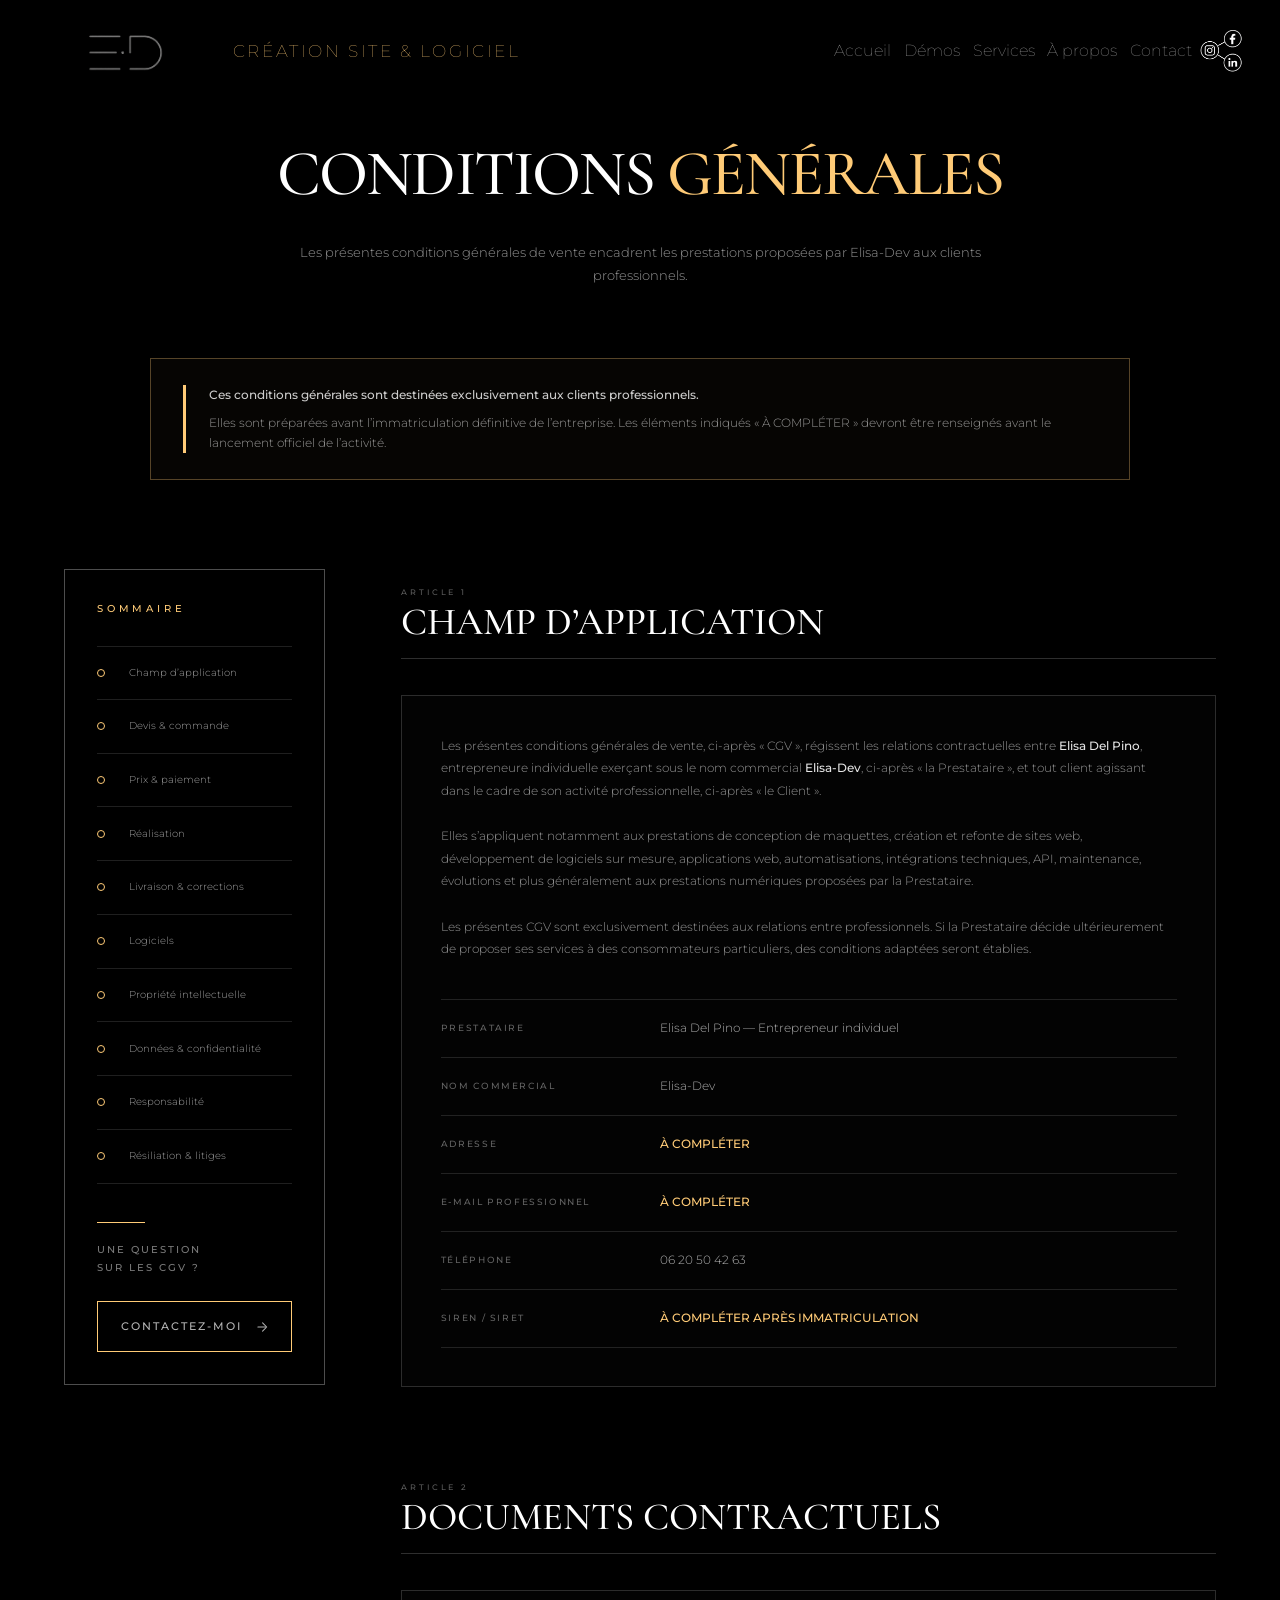
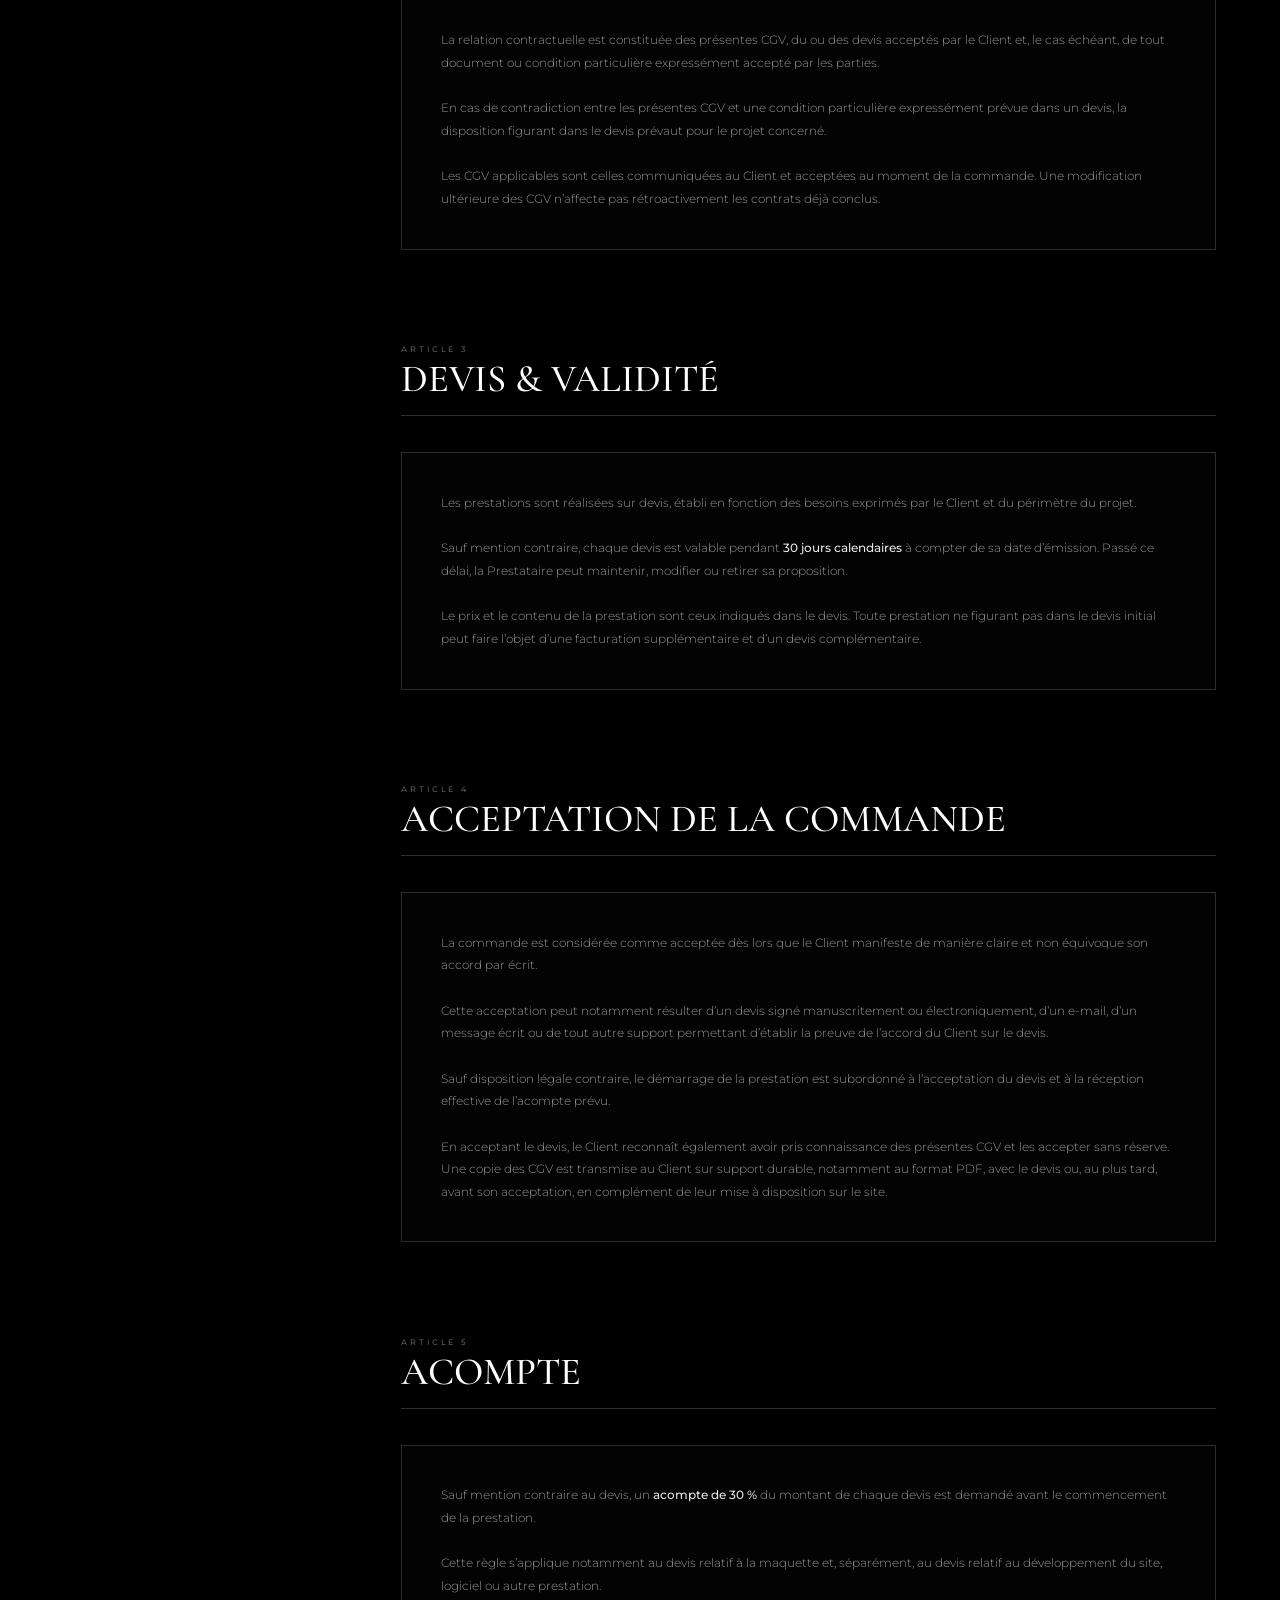
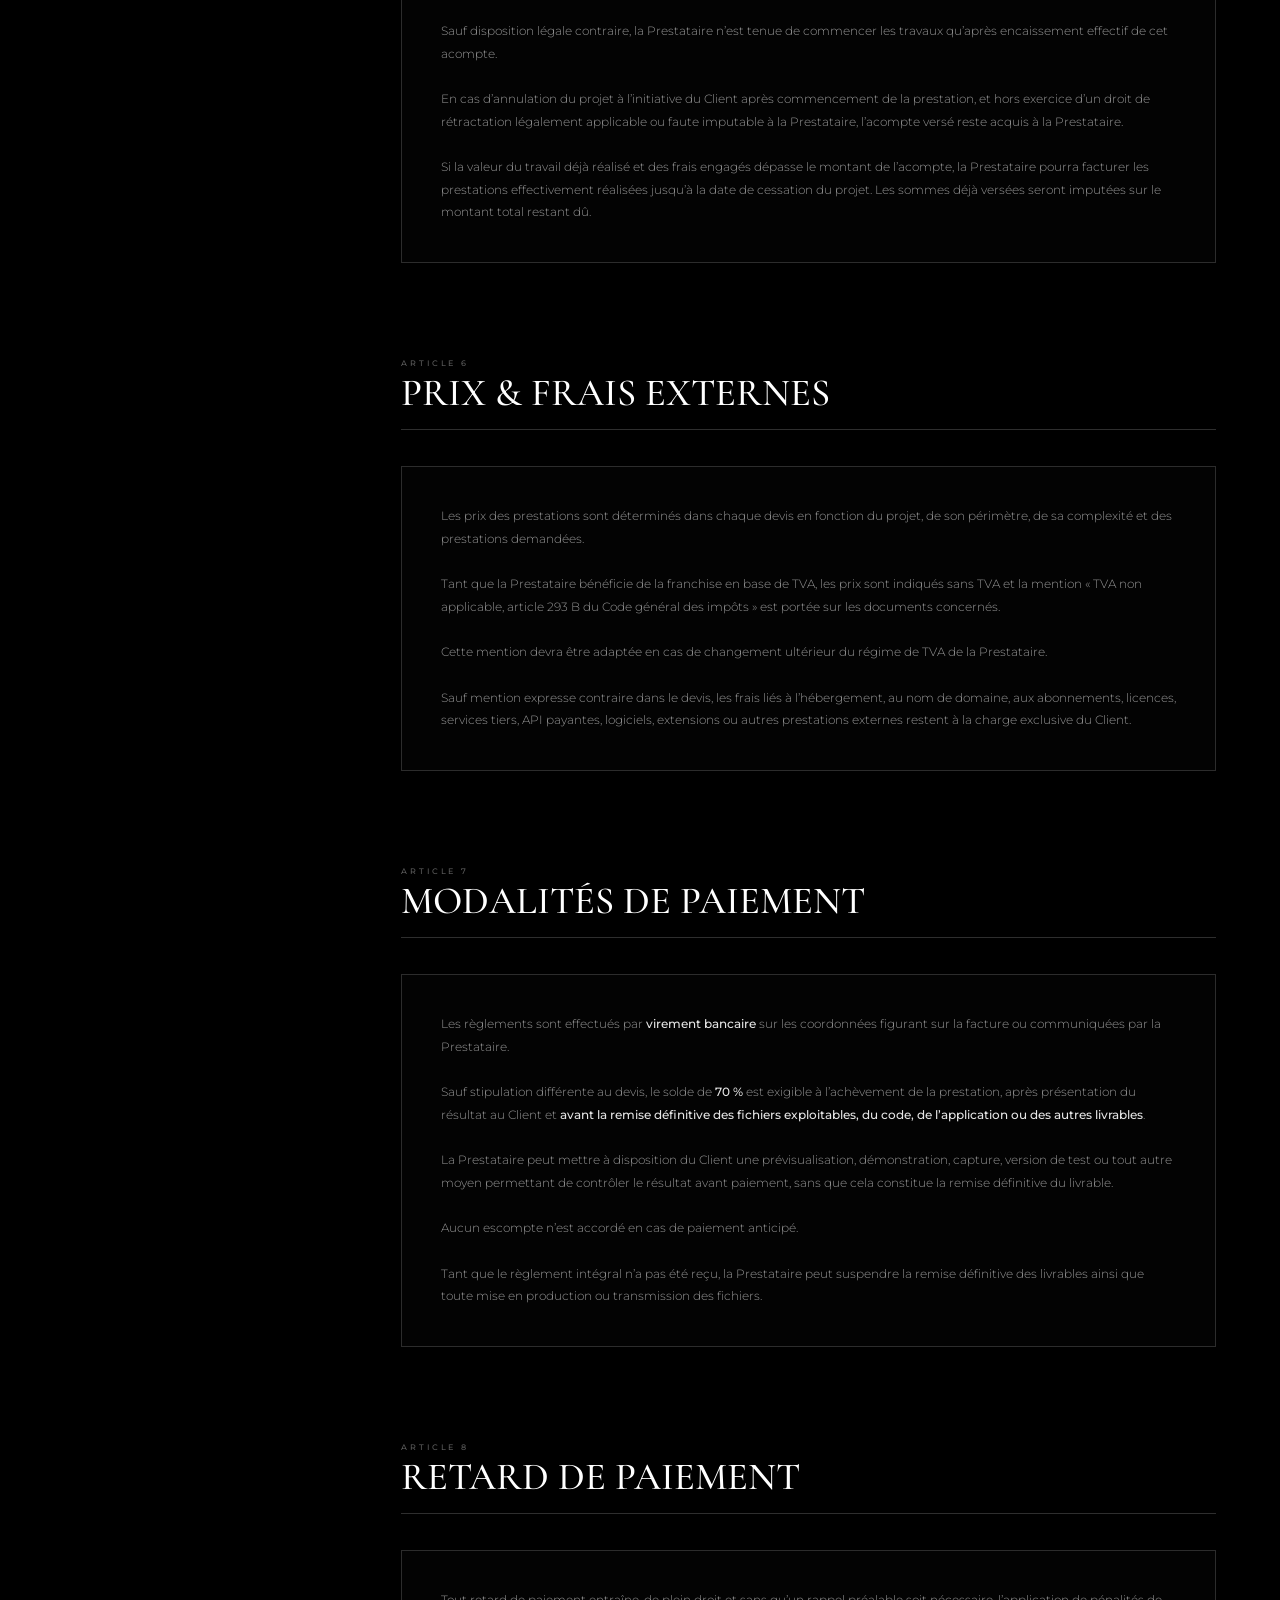
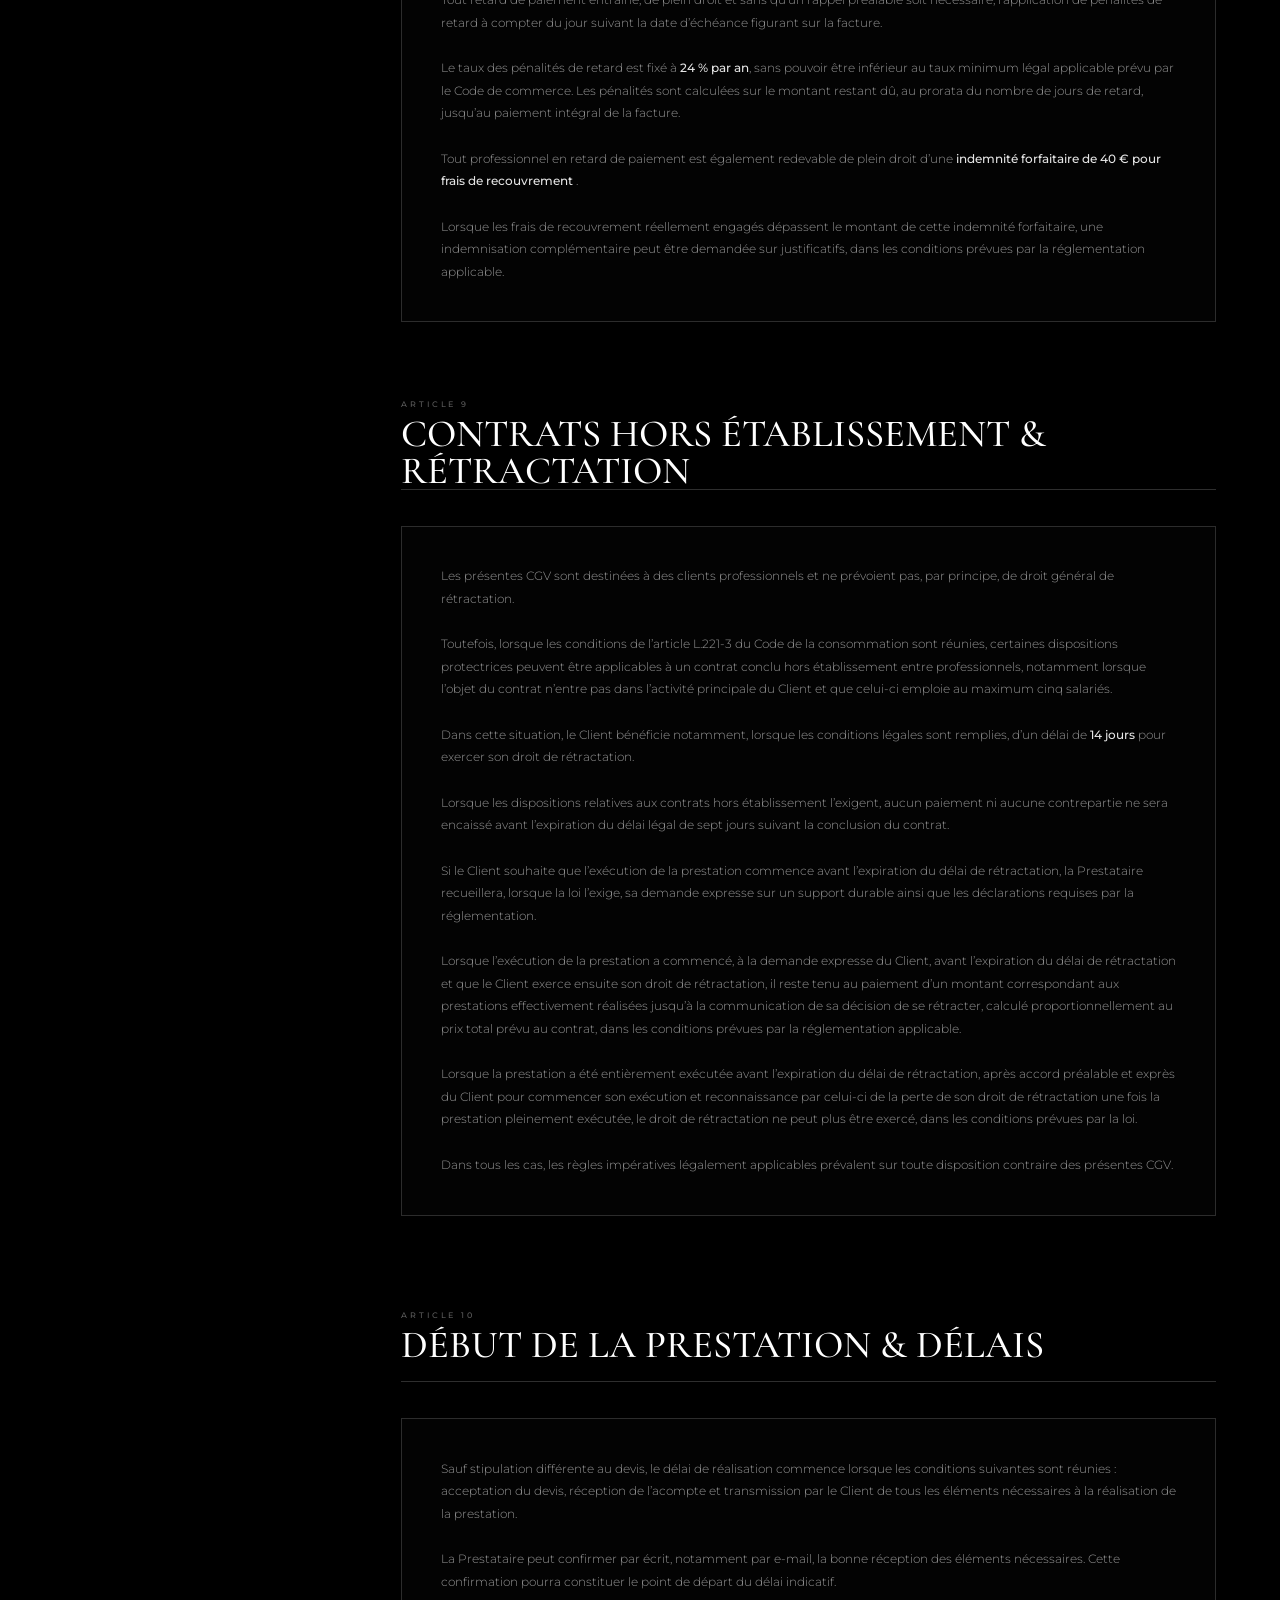
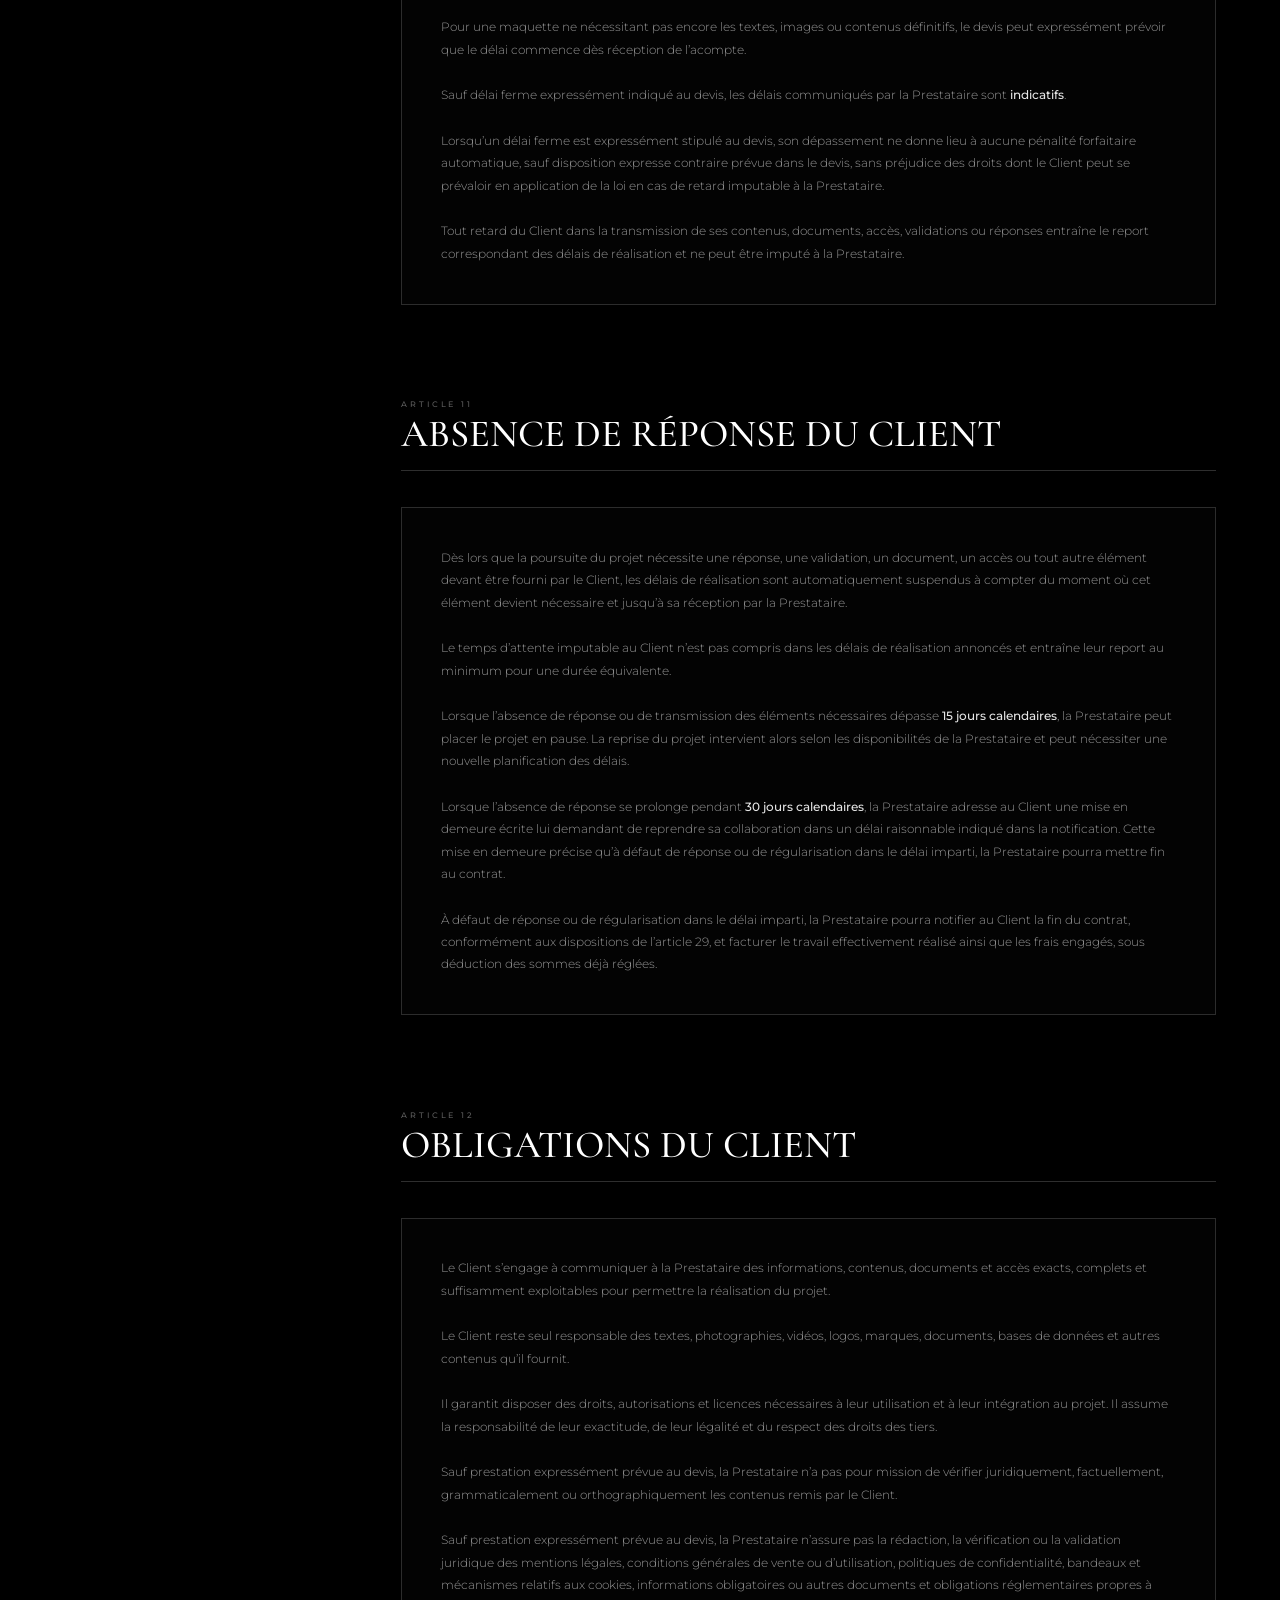
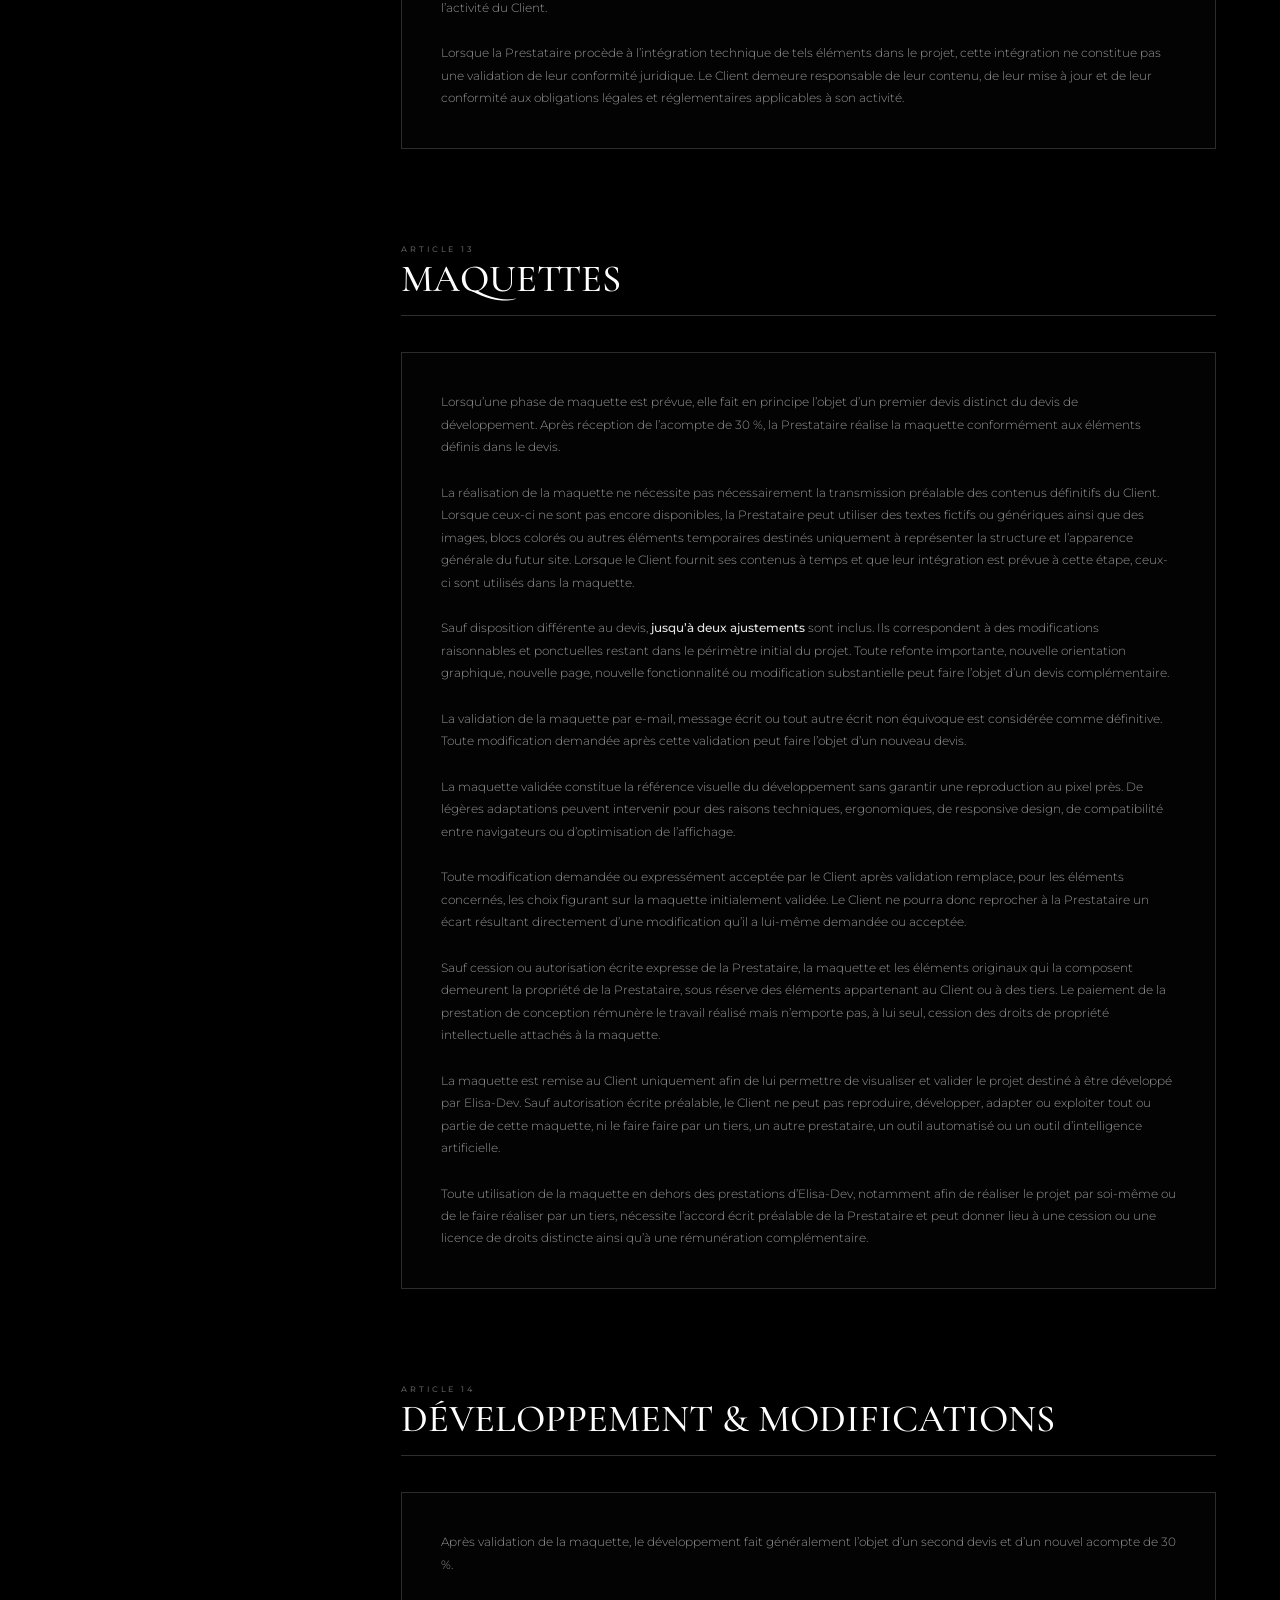
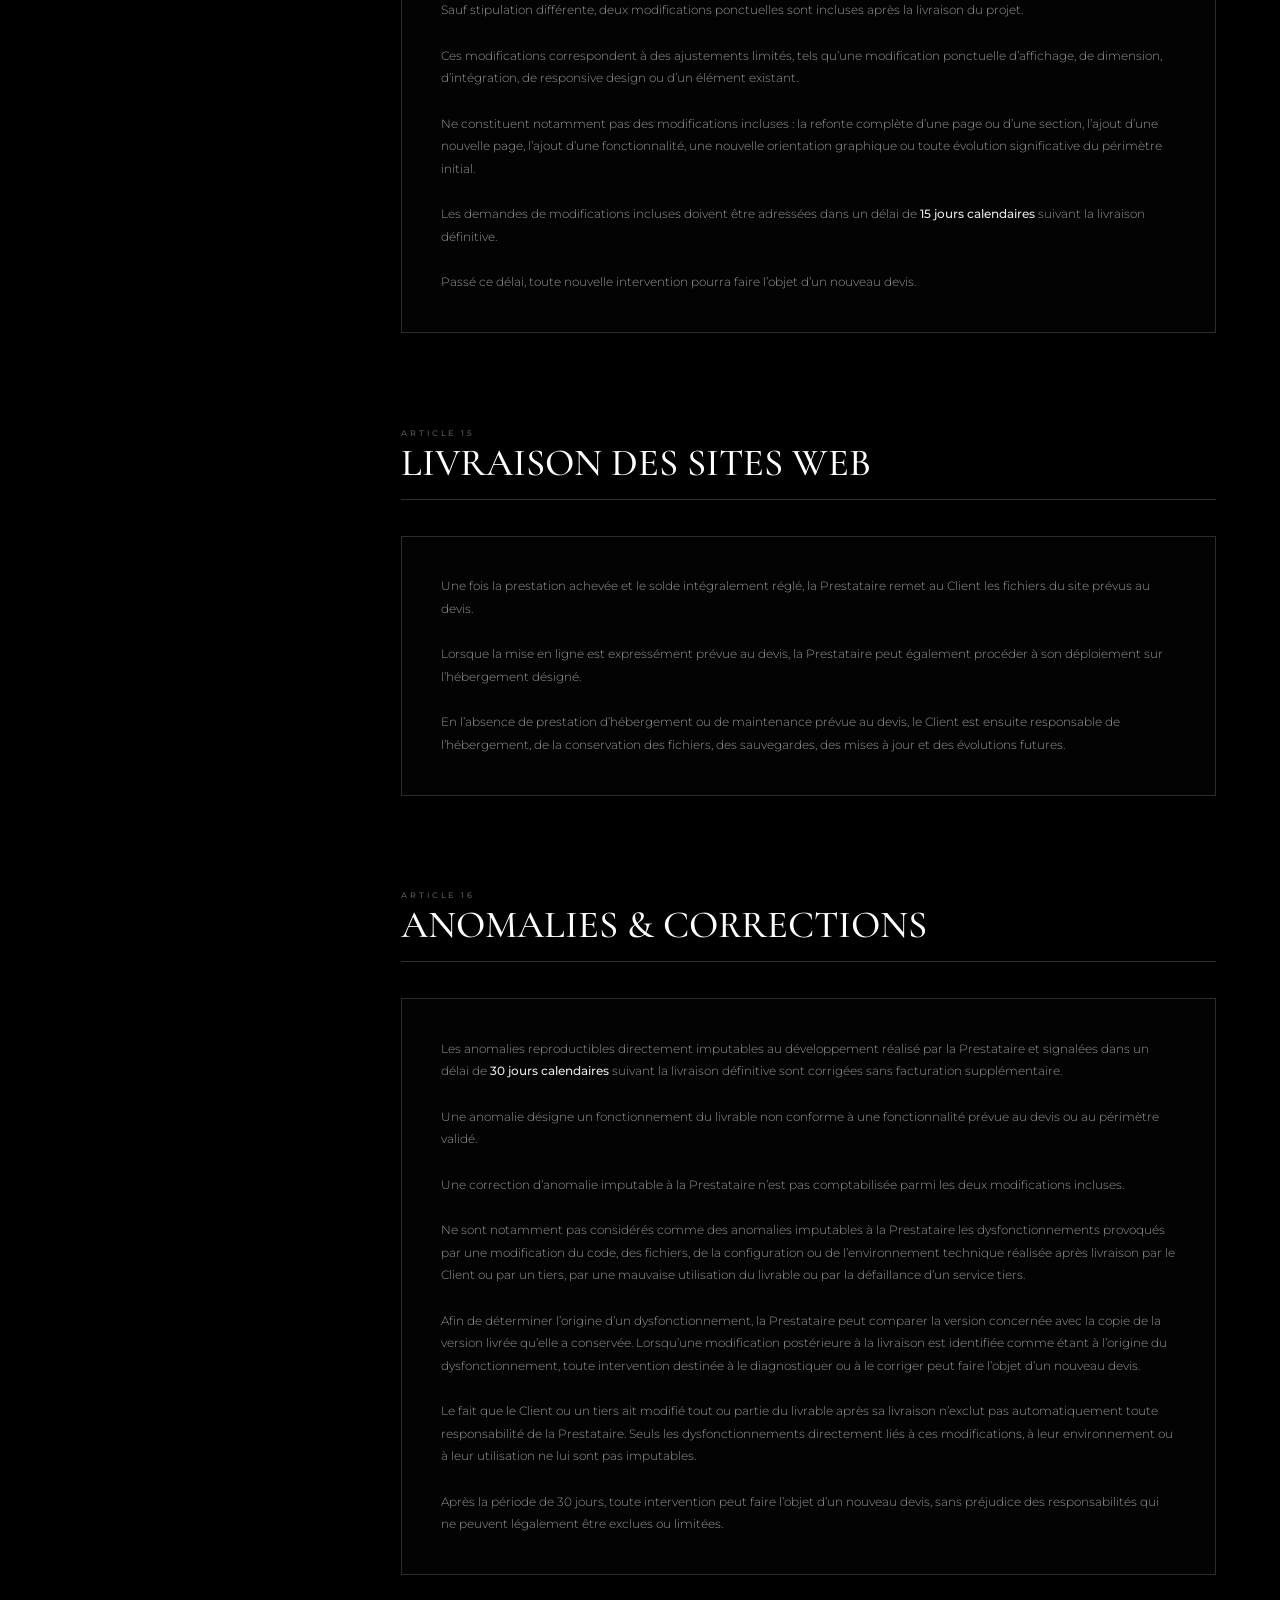
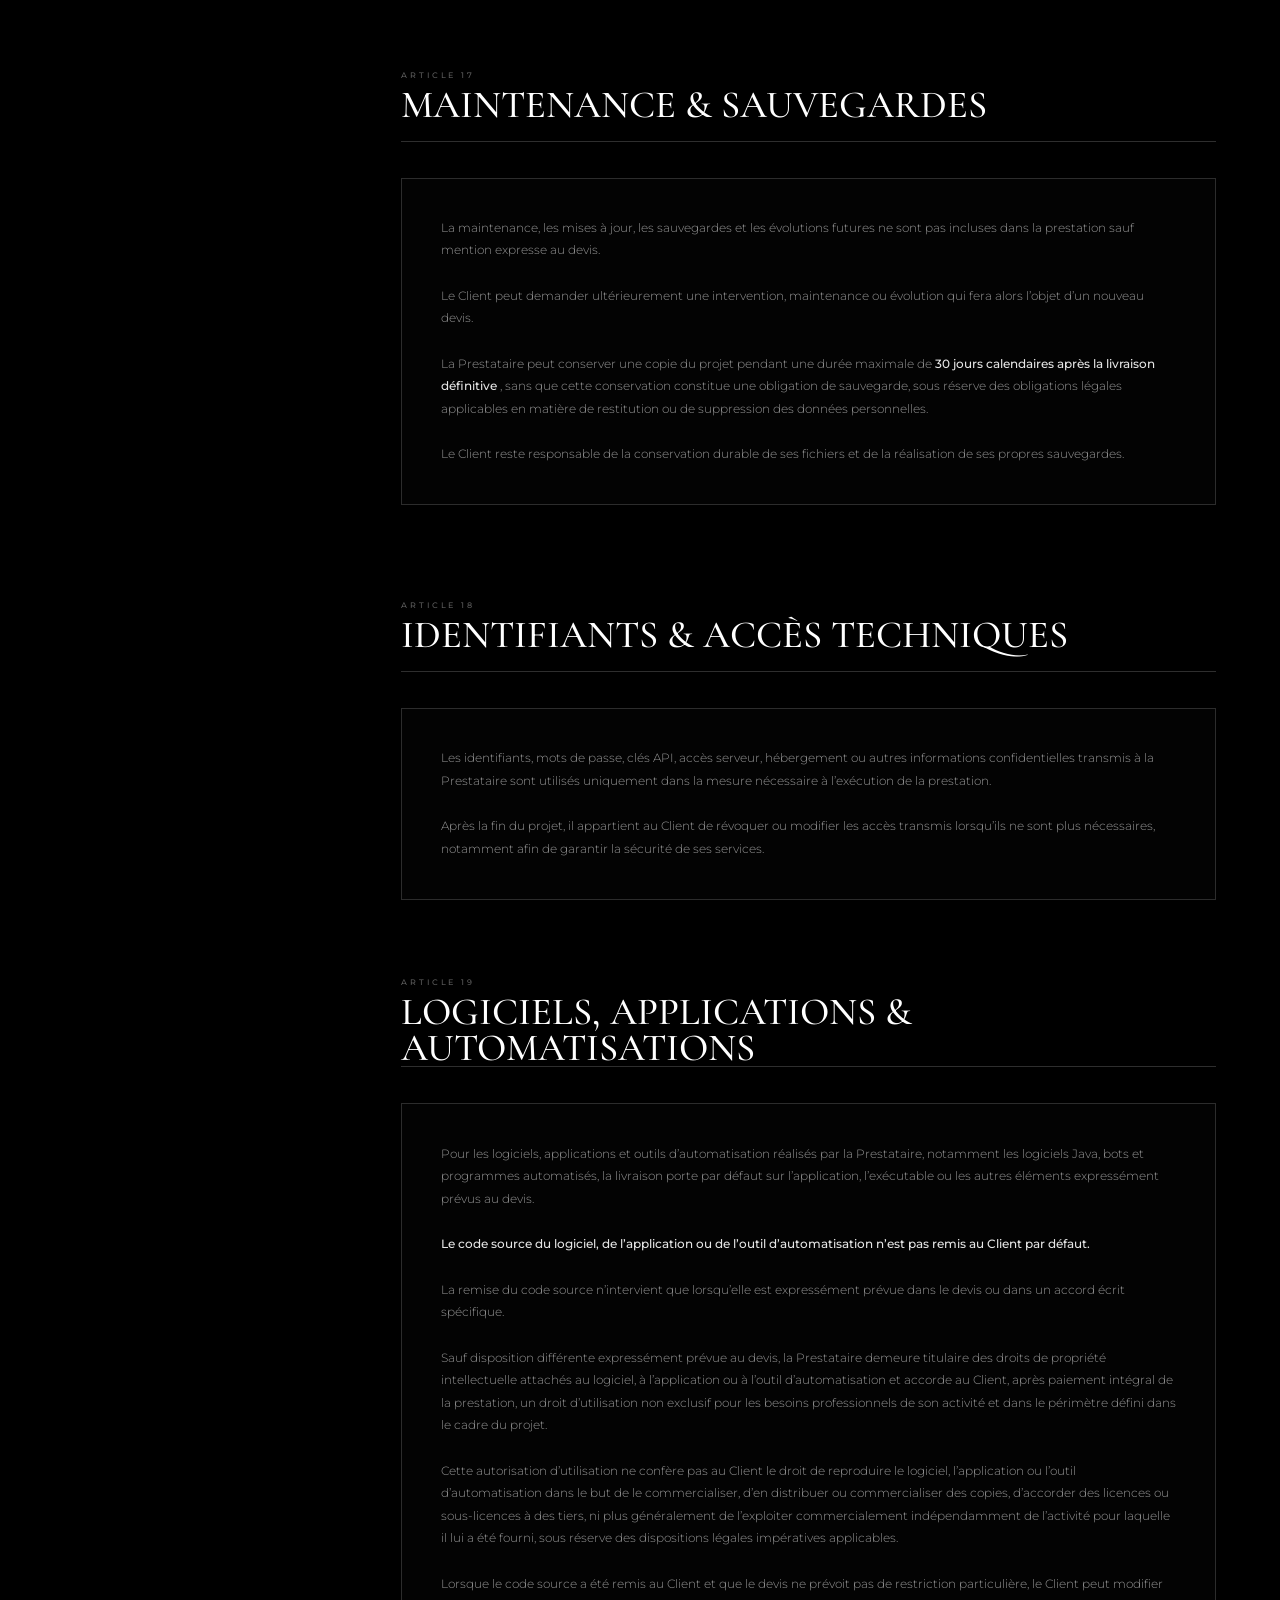
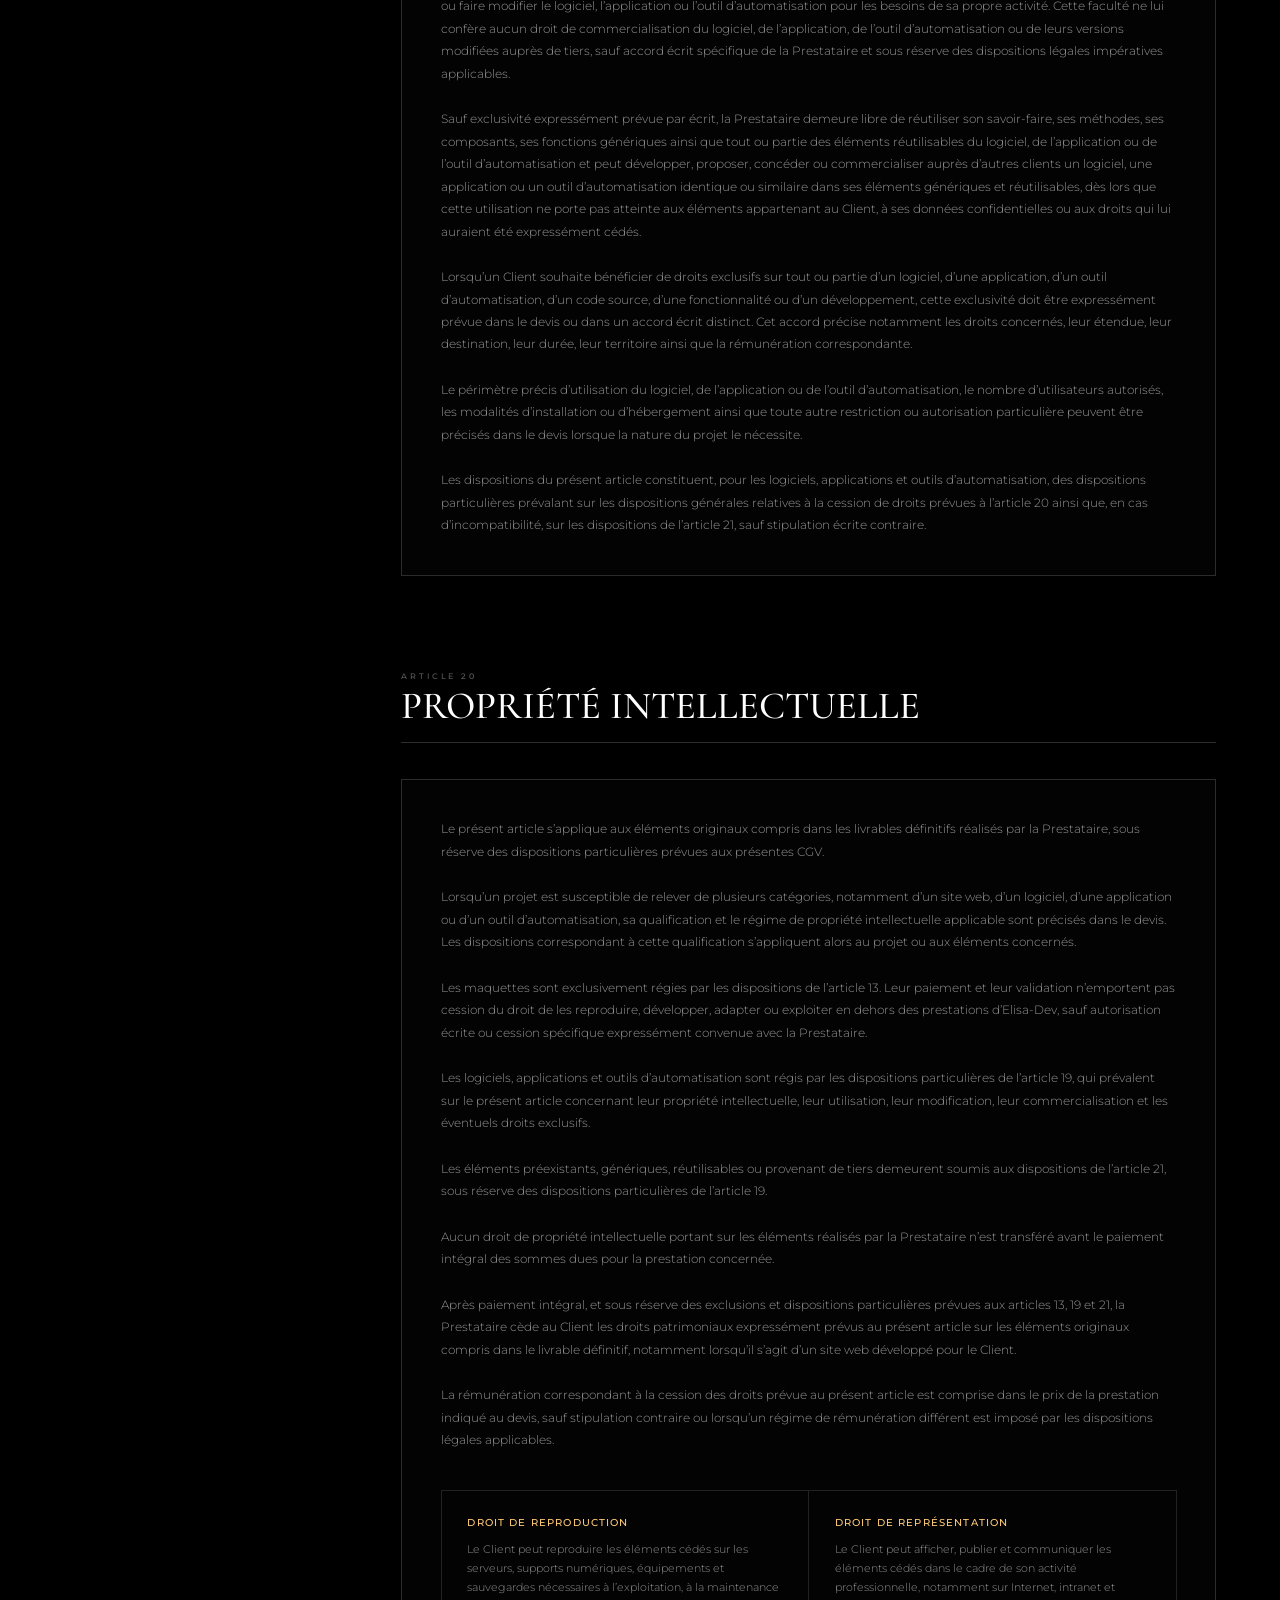
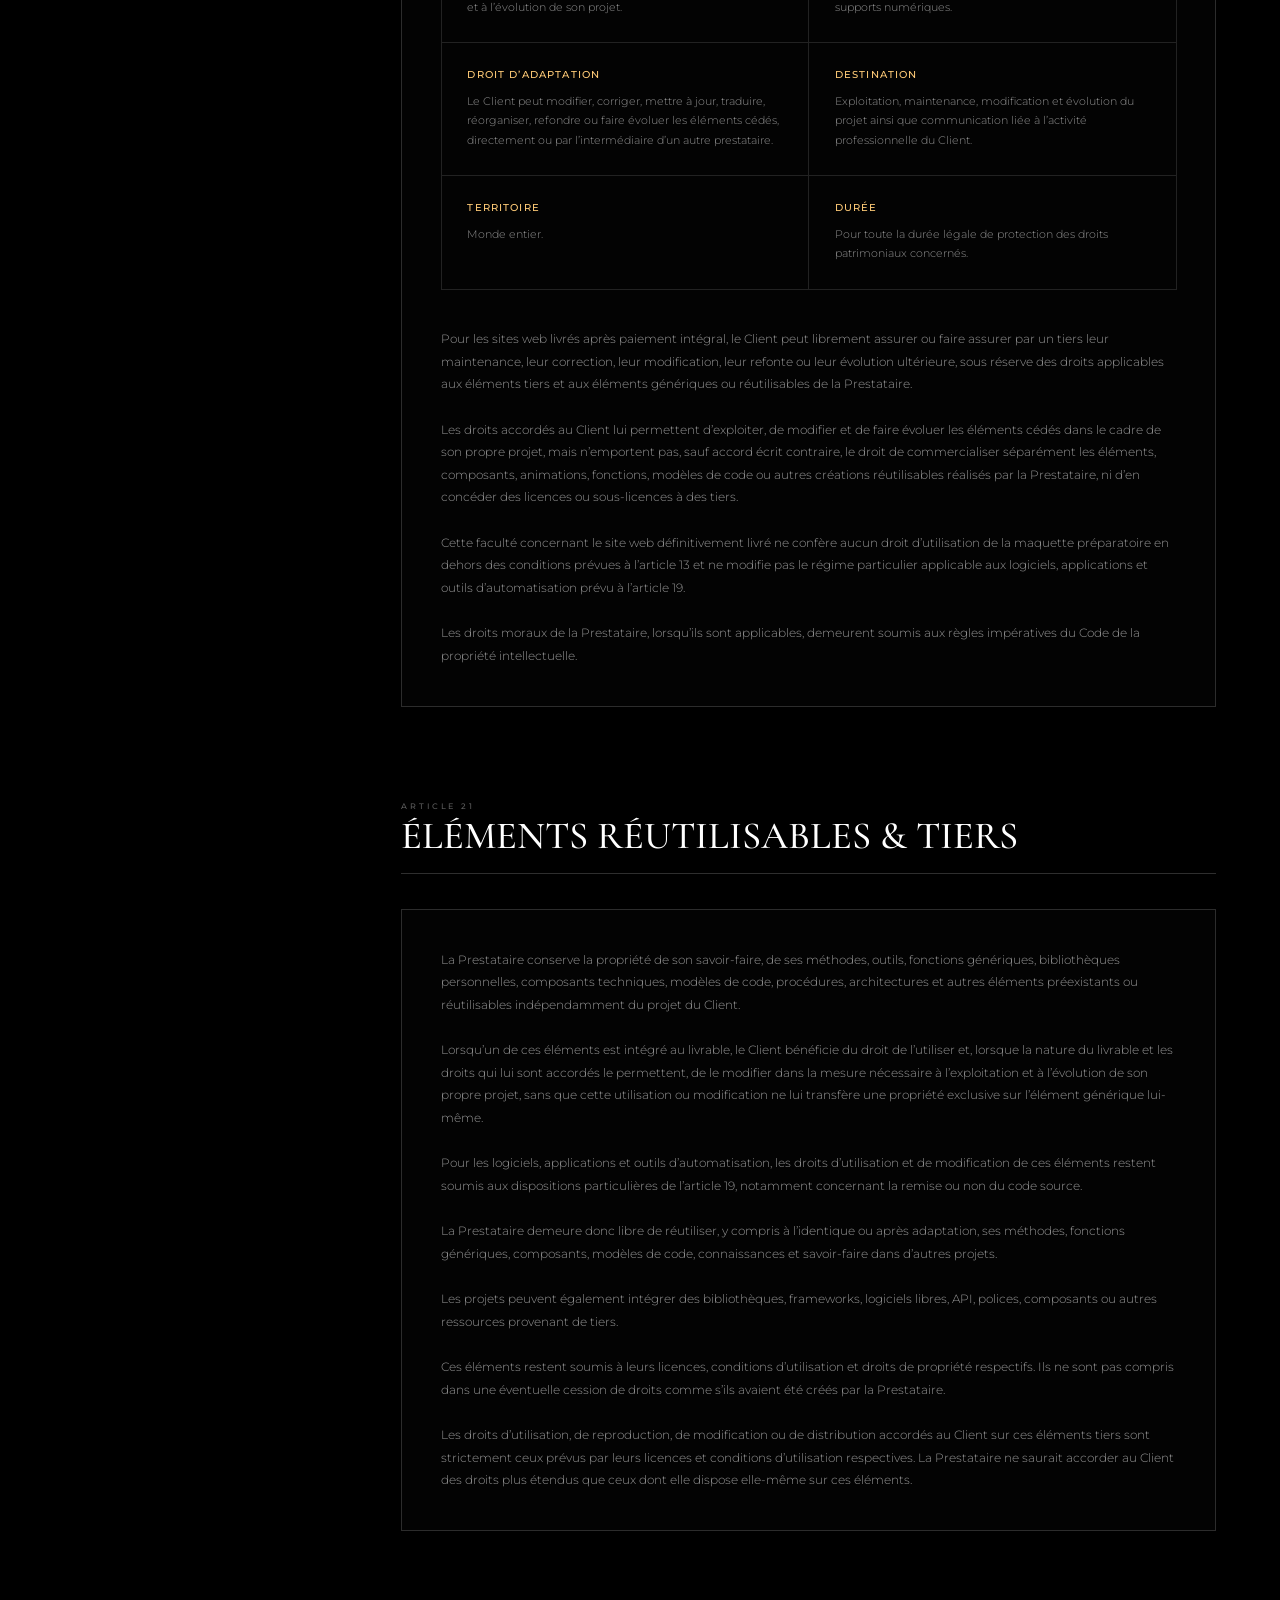
==== conditions-generales.html @ cf921f66 "maj" ====
<!doctype html>
<html lang="fr">
  <head>
    <meta charset="UTF-8" />
    <meta http-equiv="X-UA-Compatible" content="IE=edge" />
    <meta name="viewport" content="width=device-width,initial-scale=1.0" />

    <title>Conditions générales de vente | Elisa-Dev</title>

    <meta
      name="description"
      content="Consultez les conditions générales de vente d’Elisa-Dev applicables aux prestations de création de sites web, logiciels sur mesure, automatisations, maintenance et services numériques destinés aux professionnels."
    />

    <link rel="preconnect" href="https://fonts.googleapis.com" />
    <link rel="preconnect" href="https://fonts.gstatic.com" crossorigin />

    <link
      href="https://fonts.googleapis.com/css2?family=Cormorant+Garamond:wght@400;500;600&family=Montserrat:wght@100;300;400;500;600;700&display=swap"
      rel="stylesheet"
    />

    <link rel="stylesheet" href="./css/styles.css" />
    <link rel="stylesheet" href="./css/headerFooterLegal.css" />
    <link rel="stylesheet" href="./css/conditions-generales.css" />
  </head>

  <body id="top" class="terms-body">
    <div id="overlay__menu__mobile"></div>

    <!-- =====================================================
         HEADER
    ===================================================== -->

    <header id="legal-header"></header>

    <!-- =====================================================
         CONDITIONS GÉNÉRALES
    ===================================================== -->

    <main class="terms-page">
      <section class="terms-hero">
        <h1 class="terms-hero__title">CONDITIONS <span>GÉNÉRALES</span></h1>

        <p class="terms-hero__description">
          Les présentes conditions générales de vente encadrent les prestations
          proposées par Elisa-Dev aux clients professionnels.
        </p>
      </section>

      <div class="terms-notice" role="note">
        <span class="terms-notice__line" aria-hidden="true"></span>

        <div>
          <p>
            Ces conditions générales sont destinées exclusivement aux clients
            professionnels.
          </p>

          <p>
            Elles sont préparées avant l’immatriculation définitive de
            l’entreprise. Les éléments indiqués « À COMPLÉTER » devront être
            renseignés avant le lancement officiel de l’activité.
          </p>
        </div>
      </div>

      <section class="terms-layout">
        <aside class="terms-navigation">
          <p class="terms-navigation__label">SOMMAIRE</p>

          <nav aria-label="Sommaire des conditions générales">
            <a href="#champ">
              <span></span>
              Champ d’application
            </a>

            <a href="#devis">
              <span></span>
              Devis &amp; commande
            </a>

            <a href="#paiement">
              <span></span>
              Prix &amp; paiement
            </a>

            <a href="#realisation">
              <span></span>
              Réalisation
            </a>

            <a href="#livraison">
              <span></span>
              Livraison &amp; corrections
            </a>

            <a href="#logiciels">
              <span></span>
              Logiciels
            </a>

            <a href="#propriete">
              <span></span>
              Propriété intellectuelle
            </a>

            <a href="#confidentialite">
              <span></span>
              Données &amp; confidentialité
            </a>

            <a href="#responsabilite">
              <span></span>
              Responsabilité
            </a>

            <a href="#resiliation">
              <span></span>
              Résiliation &amp; litiges
            </a>
          </nav>

          <div class="terms-navigation__contact">
            <span></span>

            <p>
              Une question<br />
              sur les CGV ?
            </p>

            <a
              href="./index.html#contact"
              class="shared-button shared-button--arrow"
            >
              <span>CONTACTEZ-MOI</span>

              <svg
                xmlns="http://www.w3.org/2000/svg"
                viewBox="0 0 24 24"
                fill="none"
                stroke="currentColor"
                stroke-width="1.8"
                stroke-linecap="round"
                stroke-linejoin="round"
                aria-hidden="true"
              >
                <path d="M5 12h13"></path>
                <path d="m13 5 7 7-7 7"></path>
              </svg>
            </a>
          </div>
        </aside>

        <div class="terms-content">
          <!-- =====================================================
               CHAMP D’APPLICATION
          ===================================================== -->

          <section id="champ" class="terms-section">
            <div class="terms-section__heading">
              <p class="terms-section__eyebrow">ARTICLE 1</p>
              <h2>CHAMP D’APPLICATION</h2>
            </div>

            <div class="terms-card">
              <p>
                Les présentes conditions générales de vente, ci-après « CGV »,
                régissent les relations contractuelles entre
                <strong>Elisa Del Pino</strong>, entrepreneure individuelle
                exerçant sous le nom commercial <strong>Elisa-Dev</strong>,
                ci-après « la Prestataire », et tout client agissant dans le
                cadre de son activité professionnelle, ci-après « le Client ».
              </p>

              <p>
                Elles s’appliquent notamment aux prestations de conception de
                maquettes, création et refonte de sites web, développement de
                logiciels sur mesure, applications web, automatisations,
                intégrations techniques, API, maintenance, évolutions et plus
                généralement aux prestations numériques proposées par la
                Prestataire.
              </p>

              <p>
                Les présentes CGV sont exclusivement destinées aux relations
                entre professionnels. Si la Prestataire décide ultérieurement de
                proposer ses services à des consommateurs particuliers, des
                conditions adaptées seront établies.
              </p>

              <div class="terms-info">
                <div>
                  <strong>Prestataire</strong>
                  <span>Elisa Del Pino — Entrepreneur individuel</span>
                </div>

                <div>
                  <strong>Nom commercial</strong>
                  <span>Elisa-Dev</span>
                </div>

                <div>
                  <strong>Adresse</strong>
                  <span class="terms-placeholder">À COMPLÉTER</span>
                </div>

                <div>
                  <strong>E-mail professionnel</strong>
                  <span class="terms-placeholder">À COMPLÉTER</span>
                </div>

                <div>
                  <strong>Téléphone</strong>
                  <span>06 20 50 42 63</span>
                </div>

                <div>
                  <strong>SIREN / SIRET</strong>
                  <span class="terms-placeholder">
                    À COMPLÉTER APRÈS IMMATRICULATION
                  </span>
                </div>
              </div>
            </div>
          </section>

          <!-- =====================================================
               DOCUMENTS CONTRACTUELS
          ===================================================== -->

          <section class="terms-section">
            <div class="terms-section__heading">
              <p class="terms-section__eyebrow">ARTICLE 2</p>
              <h2>DOCUMENTS CONTRACTUELS</h2>
            </div>

            <div class="terms-card">
              <p>
                La relation contractuelle est constituée des présentes CGV, du
                ou des devis acceptés par le Client et, le cas échéant, de tout
                document ou condition particulière expressément accepté par les
                parties.
              </p>

              <p>
                En cas de contradiction entre les présentes CGV et une condition
                particulière expressément prévue dans un devis, la disposition
                figurant dans le devis prévaut pour le projet concerné.
              </p>

              <p>
                Les CGV applicables sont celles communiquées au Client et
                acceptées au moment de la commande. Une modification ultérieure
                des CGV n’affecte pas rétroactivement les contrats déjà conclus.
              </p>
            </div>
          </section>

          <!-- =====================================================
               DEVIS
          ===================================================== -->

          <section id="devis" class="terms-section">
            <div class="terms-section__heading">
              <p class="terms-section__eyebrow">ARTICLE 3</p>
              <h2>DEVIS &amp; VALIDITÉ</h2>
            </div>

            <div class="terms-card">
              <p>
                Les prestations sont réalisées sur devis, établi en fonction des
                besoins exprimés par le Client et du périmètre du projet.
              </p>

              <p>
                Sauf mention contraire, chaque devis est valable pendant
                <strong>30 jours calendaires</strong> à compter de sa date
                d’émission. Passé ce délai, la Prestataire peut maintenir,
                modifier ou retirer sa proposition.
              </p>

              <p>
                Le prix et le contenu de la prestation sont ceux indiqués dans
                le devis. Toute prestation ne figurant pas dans le devis initial
                peut faire l’objet d’une facturation supplémentaire et d’un
                devis complémentaire.
              </p>
            </div>
          </section>

          <!-- =====================================================
               ACCEPTATION
          ===================================================== -->

          <section class="terms-section">
            <div class="terms-section__heading">
              <p class="terms-section__eyebrow">ARTICLE 4</p>
              <h2>ACCEPTATION DE LA COMMANDE</h2>
            </div>

            <div class="terms-card">
              <p>
                La commande est considérée comme acceptée dès lors que le Client
                manifeste de manière claire et non équivoque son accord par
                écrit.
              </p>

              <p>
                Cette acceptation peut notamment résulter d’un devis signé
                manuscritement ou électroniquement, d’un e-mail, d’un message
                écrit ou de tout autre support permettant d’établir la preuve de
                l’accord du Client sur le devis.
              </p>

              <p>
                Sauf disposition légale contraire, le démarrage de la prestation
                est subordonné à l’acceptation du devis et à la réception
                effective de l’acompte prévu.
              </p>

              <p>
                En acceptant le devis, le Client reconnaît également avoir pris
                connaissance des présentes CGV et les accepter sans réserve. Une
                copie des CGV est transmise au Client sur support durable,
                notamment au format PDF, avec le devis ou, au plus tard, avant
                son acceptation, en complément de leur mise à disposition sur le
                site.
              </p>
            </div>
          </section>

          <!-- =====================================================
               ACOMPTE
          ===================================================== -->

          <section class="terms-section">
            <div class="terms-section__heading">
              <p class="terms-section__eyebrow">ARTICLE 5</p>
              <h2>ACOMPTE</h2>
            </div>

            <div class="terms-card">
              <p>
                Sauf mention contraire au devis, un
                <strong>acompte de 30 %</strong> du montant de chaque devis est
                demandé avant le commencement de la prestation.
              </p>

              <p>
                Cette règle s’applique notamment au devis relatif à la maquette
                et, séparément, au devis relatif au développement du site,
                logiciel ou autre prestation.
              </p>

              <p>
                Sauf disposition légale contraire, la Prestataire n’est tenue de
                commencer les travaux qu’après encaissement effectif de cet
                acompte.
              </p>

              <p>
                En cas d’annulation du projet à l’initiative du Client après
                commencement de la prestation, et hors exercice d’un droit de
                rétractation légalement applicable ou faute imputable à la
                Prestataire, l’acompte versé reste acquis à la Prestataire.
              </p>

              <p>
                Si la valeur du travail déjà réalisé et des frais engagés
                dépasse le montant de l’acompte, la Prestataire pourra facturer
                les prestations effectivement réalisées jusqu’à la date de
                cessation du projet. Les sommes déjà versées seront imputées sur
                le montant total restant dû.
              </p>
            </div>
          </section>

          <!-- =====================================================
               PRIX
          ===================================================== -->

          <section id="paiement" class="terms-section">
            <div class="terms-section__heading">
              <p class="terms-section__eyebrow">ARTICLE 6</p>
              <h2>PRIX &amp; FRAIS EXTERNES</h2>
            </div>

            <div class="terms-card">
              <p>
                Les prix des prestations sont déterminés dans chaque devis en
                fonction du projet, de son périmètre, de sa complexité et des
                prestations demandées.
              </p>

              <p>
                Tant que la Prestataire bénéficie de la franchise en base de
                TVA, les prix sont indiqués sans TVA et la mention « TVA non
                applicable, article 293 B du Code général des impôts » est
                portée sur les documents concernés.
              </p>

              <p>
                Cette mention devra être adaptée en cas de changement ultérieur
                du régime de TVA de la Prestataire.
              </p>

              <p>
                Sauf mention expresse contraire dans le devis, les frais liés à
                l’hébergement, au nom de domaine, aux abonnements, licences,
                services tiers, API payantes, logiciels, extensions ou autres
                prestations externes restent à la charge exclusive du Client.
              </p>
            </div>
          </section>

          <!-- =====================================================
               PAIEMENT
          ===================================================== -->

          <section class="terms-section">
            <div class="terms-section__heading">
              <p class="terms-section__eyebrow">ARTICLE 7</p>
              <h2>MODALITÉS DE PAIEMENT</h2>
            </div>

            <div class="terms-card">
              <p>
                Les règlements sont effectués par
                <strong>virement bancaire</strong> sur les coordonnées figurant
                sur la facture ou communiquées par la Prestataire.
              </p>

              <p>
                Sauf stipulation différente au devis, le solde de
                <strong>70 %</strong> est exigible à l’achèvement de la
                prestation, après présentation du résultat au Client et
                <strong
                  >avant la remise définitive des fichiers exploitables, du
                  code, de l’application ou des autres livrables</strong
                >.
              </p>

              <p>
                La Prestataire peut mettre à disposition du Client une
                prévisualisation, démonstration, capture, version de test ou
                tout autre moyen permettant de contrôler le résultat avant
                paiement, sans que cela constitue la remise définitive du
                livrable.
              </p>

              <p>Aucun escompte n’est accordé en cas de paiement anticipé.</p>

              <p>
                Tant que le règlement intégral n’a pas été reçu, la Prestataire
                peut suspendre la remise définitive des livrables ainsi que
                toute mise en production ou transmission des fichiers.
              </p>
            </div>
          </section>

          <!-- =====================================================
               RETARD
          ===================================================== -->

          <section class="terms-section">
            <div class="terms-section__heading">
              <p class="terms-section__eyebrow">ARTICLE 8</p>
              <h2>RETARD DE PAIEMENT</h2>
            </div>

            <div class="terms-card">
              <p>
                Tout retard de paiement entraîne, de plein droit et sans qu’un
                rappel préalable soit nécessaire, l’application de pénalités de
                retard à compter du jour suivant la date d’échéance figurant sur
                la facture.
              </p>

              <p>
                Le taux des pénalités de retard est fixé à
                <strong>24 % par an</strong>, sans pouvoir être inférieur au
                taux minimum légal applicable prévu par le Code de commerce. Les
                pénalités sont calculées sur le montant restant dû, au prorata
                du nombre de jours de retard, jusqu’au paiement intégral de la
                facture.
              </p>

              <p>
                Tout professionnel en retard de paiement est également redevable
                de plein droit d’une
                <strong>
                  indemnité forfaitaire de 40 € pour frais de recouvrement </strong
                >.
              </p>

              <p>
                Lorsque les frais de recouvrement réellement engagés dépassent
                le montant de cette indemnité forfaitaire, une indemnisation
                complémentaire peut être demandée sur justificatifs, dans les
                conditions prévues par la réglementation applicable.
              </p>
            </div>
          </section>

          <!-- =====================================================
               RÉTRACTATION
          ===================================================== -->

          <section class="terms-section">
            <div class="terms-section__heading">
              <p class="terms-section__eyebrow">ARTICLE 9</p>
              <h2>CONTRATS HORS ÉTABLISSEMENT &amp; RÉTRACTATION</h2>
            </div>

            <div class="terms-card">
              <p>
                Les présentes CGV sont destinées à des clients professionnels et
                ne prévoient pas, par principe, de droit général de
                rétractation.
              </p>

              <p>
                Toutefois, lorsque les conditions de l’article L.221-3 du Code
                de la consommation sont réunies, certaines dispositions
                protectrices peuvent être applicables à un contrat conclu hors
                établissement entre professionnels, notamment lorsque l’objet du
                contrat n’entre pas dans l’activité principale du Client et que
                celui-ci emploie au maximum cinq salariés.
              </p>

              <p>
                Dans cette situation, le Client bénéficie notamment, lorsque les
                conditions légales sont remplies, d’un délai de
                <strong>14 jours</strong> pour exercer son droit de
                rétractation.
              </p>

              <p>
                Lorsque les dispositions relatives aux contrats hors
                établissement l’exigent, aucun paiement ni aucune contrepartie
                ne sera encaissé avant l’expiration du délai légal de sept jours
                suivant la conclusion du contrat.
              </p>

              <p>
                Si le Client souhaite que l’exécution de la prestation commence
                avant l’expiration du délai de rétractation, la Prestataire
                recueillera, lorsque la loi l’exige, sa demande expresse sur un
                support durable ainsi que les déclarations requises par la
                réglementation.
              </p>

              <p>
                Lorsque l’exécution de la prestation a commencé, à la demande
                expresse du Client, avant l’expiration du délai de rétractation
                et que le Client exerce ensuite son droit de rétractation, il
                reste tenu au paiement d’un montant correspondant aux
                prestations effectivement réalisées jusqu’à la communication de
                sa décision de se rétracter, calculé proportionnellement au prix
                total prévu au contrat, dans les conditions prévues par la
                réglementation applicable.
              </p>

              <p>
                Lorsque la prestation a été entièrement exécutée avant
                l’expiration du délai de rétractation, après accord préalable et
                exprès du Client pour commencer son exécution et reconnaissance
                par celui-ci de la perte de son droit de rétractation une fois
                la prestation pleinement exécutée, le droit de rétractation ne
                peut plus être exercé, dans les conditions prévues par la loi.
              </p>

              <p>
                Dans tous les cas, les règles impératives légalement applicables
                prévalent sur toute disposition contraire des présentes CGV.
              </p>
            </div>
          </section>

          <!-- =====================================================
               DÉBUT ET DÉLAIS
          ===================================================== -->

          <section id="realisation" class="terms-section">
            <div class="terms-section__heading">
              <p class="terms-section__eyebrow">ARTICLE 10</p>
              <h2>DÉBUT DE LA PRESTATION &amp; DÉLAIS</h2>
            </div>

            <div class="terms-card">
              <p>
                Sauf stipulation différente au devis, le délai de réalisation
                commence lorsque les conditions suivantes sont réunies :
                acceptation du devis, réception de l’acompte et transmission par
                le Client de tous les éléments nécessaires à la réalisation de
                la prestation.
              </p>

              <p>
                La Prestataire peut confirmer par écrit, notamment par e-mail,
                la bonne réception des éléments nécessaires. Cette confirmation
                pourra constituer le point de départ du délai indicatif.
              </p>

              <p>
                Pour une maquette ne nécessitant pas encore les textes, images
                ou contenus définitifs, le devis peut expressément prévoir que
                le délai commence dès réception de l’acompte.
              </p>

              <p>
                Sauf délai ferme expressément indiqué au devis, les délais
                communiqués par la Prestataire sont <strong>indicatifs</strong>.
              </p>

              <p>
                Lorsqu’un délai ferme est expressément stipulé au devis, son
                dépassement ne donne lieu à aucune pénalité forfaitaire
                automatique, sauf disposition expresse contraire prévue dans le
                devis, sans préjudice des droits dont le Client peut se
                prévaloir en application de la loi en cas de retard imputable à
                la Prestataire.
              </p>

              <p>
                Tout retard du Client dans la transmission de ses contenus,
                documents, accès, validations ou réponses entraîne le report
                correspondant des délais de réalisation et ne peut être imputé à
                la Prestataire.
              </p>
            </div>
          </section>

          <!-- =====================================================
               CLIENT INACTIF
          ===================================================== -->

          <section class="terms-section">
            <div class="terms-section__heading">
              <p class="terms-section__eyebrow">ARTICLE 11</p>
              <h2>ABSENCE DE RÉPONSE DU CLIENT</h2>
            </div>

            <div class="terms-card">
              <p>
                Dès lors que la poursuite du projet nécessite une réponse, une
                validation, un document, un accès ou tout autre élément devant
                être fourni par le Client, les délais de réalisation sont
                automatiquement suspendus à compter du moment où cet élément
                devient nécessaire et jusqu’à sa réception par la Prestataire.
              </p>

              <p>
                Le temps d’attente imputable au Client n’est pas compris dans
                les délais de réalisation annoncés et entraîne leur report au
                minimum pour une durée équivalente.
              </p>

              <p>
                Lorsque l’absence de réponse ou de transmission des éléments
                nécessaires dépasse
                <strong>15 jours calendaires</strong>, la Prestataire peut
                placer le projet en pause. La reprise du projet intervient alors
                selon les disponibilités de la Prestataire et peut nécessiter
                une nouvelle planification des délais.
              </p>

              <p>
                Lorsque l’absence de réponse se prolonge pendant
                <strong>30 jours calendaires</strong>, la Prestataire adresse au
                Client une mise en demeure écrite lui demandant de reprendre sa
                collaboration dans un délai raisonnable indiqué dans la
                notification. Cette mise en demeure précise qu’à défaut de
                réponse ou de régularisation dans le délai imparti, la
                Prestataire pourra mettre fin au contrat.
              </p>

              <p>
                À défaut de réponse ou de régularisation dans le délai imparti,
                la Prestataire pourra notifier au Client la fin du contrat,
                conformément aux dispositions de l’article 29, et facturer le
                travail effectivement réalisé ainsi que les frais engagés, sous
                déduction des sommes déjà réglées.
              </p>
            </div>
          </section>

          <!-- =====================================================
               OBLIGATIONS CLIENT
          ===================================================== -->

          <section class="terms-section">
            <div class="terms-section__heading">
              <p class="terms-section__eyebrow">ARTICLE 12</p>
              <h2>OBLIGATIONS DU CLIENT</h2>
            </div>

            <div class="terms-card">
              <p>
                Le Client s’engage à communiquer à la Prestataire des
                informations, contenus, documents et accès exacts, complets et
                suffisamment exploitables pour permettre la réalisation du
                projet.
              </p>

              <p>
                Le Client reste seul responsable des textes, photographies,
                vidéos, logos, marques, documents, bases de données et autres
                contenus qu’il fournit.
              </p>

              <p>
                Il garantit disposer des droits, autorisations et licences
                nécessaires à leur utilisation et à leur intégration au projet.
                Il assume la responsabilité de leur exactitude, de leur légalité
                et du respect des droits des tiers.
              </p>

              <p>
                Sauf prestation expressément prévue au devis, la Prestataire n’a
                pas pour mission de vérifier juridiquement, factuellement,
                grammaticalement ou orthographiquement les contenus remis par le
                Client.
              </p>

              <p>
                Sauf prestation expressément prévue au devis, la Prestataire
                n’assure pas la rédaction, la vérification ou la validation
                juridique des mentions légales, conditions générales de vente ou
                d’utilisation, politiques de confidentialité, bandeaux et
                mécanismes relatifs aux cookies, informations obligatoires ou
                autres documents et obligations réglementaires propres à
                l’activité du Client.
              </p>

              <p>
                Lorsque la Prestataire procède à l’intégration technique de tels
                éléments dans le projet, cette intégration ne constitue pas une
                validation de leur conformité juridique. Le Client demeure
                responsable de leur contenu, de leur mise à jour et de leur
                conformité aux obligations légales et réglementaires applicables
                à son activité.
              </p>
            </div>
          </section>

          <!-- =====================================================
               MAQUETTE
          ===================================================== -->

          <section class="terms-section">
            <div class="terms-section__heading">
              <p class="terms-section__eyebrow">ARTICLE 13</p>
              <h2>MAQUETTES</h2>
            </div>

            <div class="terms-card">
              <p>
                Lorsqu’une phase de maquette est prévue, elle fait en principe
                l’objet d’un premier devis distinct du devis de développement.
                Après réception de l’acompte de 30 %, la Prestataire réalise la
                maquette conformément aux éléments définis dans le devis.
              </p>

              <p>
                La réalisation de la maquette ne nécessite pas nécessairement la
                transmission préalable des contenus définitifs du Client.
                Lorsque ceux-ci ne sont pas encore disponibles, la Prestataire
                peut utiliser des textes fictifs ou génériques ainsi que des
                images, blocs colorés ou autres éléments temporaires destinés
                uniquement à représenter la structure et l’apparence générale du
                futur site. Lorsque le Client fournit ses contenus à temps et
                que leur intégration est prévue à cette étape, ceux-ci sont
                utilisés dans la maquette.
              </p>

              <p>
                Sauf disposition différente au devis,
                <strong>jusqu’à deux ajustements</strong> sont inclus. Ils
                correspondent à des modifications raisonnables et ponctuelles
                restant dans le périmètre initial du projet. Toute refonte
                importante, nouvelle orientation graphique, nouvelle page,
                nouvelle fonctionnalité ou modification substantielle peut faire
                l’objet d’un devis complémentaire.
              </p>

              <p>
                La validation de la maquette par e-mail, message écrit ou tout
                autre écrit non équivoque est considérée comme définitive. Toute
                modification demandée après cette validation peut faire l’objet
                d’un nouveau devis.
              </p>

              <p>
                La maquette validée constitue la référence visuelle du
                développement sans garantir une reproduction au pixel près. De
                légères adaptations peuvent intervenir pour des raisons
                techniques, ergonomiques, de responsive design, de compatibilité
                entre navigateurs ou d’optimisation de l’affichage.
              </p>

              <p>
                Toute modification demandée ou expressément acceptée par le
                Client après validation remplace, pour les éléments concernés,
                les choix figurant sur la maquette initialement validée. Le
                Client ne pourra donc reprocher à la Prestataire un écart
                résultant directement d’une modification qu’il a lui-même
                demandée ou acceptée.
              </p>

              <p>
                Sauf cession ou autorisation écrite expresse de la Prestataire,
                la maquette et les éléments originaux qui la composent demeurent
                la propriété de la Prestataire, sous réserve des éléments
                appartenant au Client ou à des tiers. Le paiement de la
                prestation de conception rémunère le travail réalisé mais
                n’emporte pas, à lui seul, cession des droits de propriété
                intellectuelle attachés à la maquette.
              </p>

              <p>
                La maquette est remise au Client uniquement afin de lui
                permettre de visualiser et valider le projet destiné à être
                développé par Elisa-Dev. Sauf autorisation écrite préalable, le
                Client ne peut pas reproduire, développer, adapter ou exploiter
                tout ou partie de cette maquette, ni le faire faire par un
                tiers, un autre prestataire, un outil automatisé ou un outil
                d’intelligence artificielle.
              </p>

              <p>
                Toute utilisation de la maquette en dehors des prestations
                d’Elisa-Dev, notamment afin de réaliser le projet par soi-même
                ou de le faire réaliser par un tiers, nécessite l’accord écrit
                préalable de la Prestataire et peut donner lieu à une cession ou
                une licence de droits distincte ainsi qu’à une rémunération
                complémentaire.
              </p>
            </div>
          </section>

          <!-- =====================================================
               DÉVELOPPEMENT
          ===================================================== -->

          <section class="terms-section">
            <div class="terms-section__heading">
              <p class="terms-section__eyebrow">ARTICLE 14</p>
              <h2>DÉVELOPPEMENT &amp; MODIFICATIONS</h2>
            </div>

            <div class="terms-card">
              <p>
                Après validation de la maquette, le développement fait
                généralement l’objet d’un second devis et d’un nouvel acompte de
                30 %.
              </p>

              <p>
                Sauf stipulation différente, deux modifications ponctuelles sont
                incluses après la livraison du projet.
              </p>

              <p>
                Ces modifications correspondent à des ajustements limités, tels
                qu’une modification ponctuelle d’affichage, de dimension,
                d’intégration, de responsive design ou d’un élément existant.
              </p>

              <p>
                Ne constituent notamment pas des modifications incluses : la
                refonte complète d’une page ou d’une section, l’ajout d’une
                nouvelle page, l’ajout d’une fonctionnalité, une nouvelle
                orientation graphique ou toute évolution significative du
                périmètre initial.
              </p>

              <p>
                Les demandes de modifications incluses doivent être adressées
                dans un délai de
                <strong>15 jours calendaires</strong> suivant la livraison
                définitive.
              </p>

              <p>
                Passé ce délai, toute nouvelle intervention pourra faire l’objet
                d’un nouveau devis.
              </p>
            </div>
          </section>

          <!-- =====================================================
               LIVRAISON
          ===================================================== -->

          <section id="livraison" class="terms-section">
            <div class="terms-section__heading">
              <p class="terms-section__eyebrow">ARTICLE 15</p>
              <h2>LIVRAISON DES SITES WEB</h2>
            </div>

            <div class="terms-card">
              <p>
                Une fois la prestation achevée et le solde intégralement réglé,
                la Prestataire remet au Client les fichiers du site prévus au
                devis.
              </p>

              <p>
                Lorsque la mise en ligne est expressément prévue au devis, la
                Prestataire peut également procéder à son déploiement sur
                l’hébergement désigné.
              </p>

              <p>
                En l’absence de prestation d’hébergement ou de maintenance
                prévue au devis, le Client est ensuite responsable de
                l’hébergement, de la conservation des fichiers, des sauvegardes,
                des mises à jour et des évolutions futures.
              </p>
            </div>
          </section>

          <!-- =====================================================
               ANOMALIES
          ===================================================== -->

          <section class="terms-section">
            <div class="terms-section__heading">
              <p class="terms-section__eyebrow">ARTICLE 16</p>
              <h2>ANOMALIES &amp; CORRECTIONS</h2>
            </div>

            <div class="terms-card">
              <p>
                Les anomalies reproductibles directement imputables au
                développement réalisé par la Prestataire et signalées dans un
                délai de
                <strong>30 jours calendaires</strong> suivant la livraison
                définitive sont corrigées sans facturation supplémentaire.
              </p>

              <p>
                Une anomalie désigne un fonctionnement du livrable non conforme
                à une fonctionnalité prévue au devis ou au périmètre validé.
              </p>

              <p>
                Une correction d’anomalie imputable à la Prestataire n’est pas
                comptabilisée parmi les deux modifications incluses.
              </p>

              <p>
                Ne sont notamment pas considérés comme des anomalies imputables
                à la Prestataire les dysfonctionnements provoqués par une
                modification du code, des fichiers, de la configuration ou de
                l’environnement technique réalisée après livraison par le Client
                ou par un tiers, par une mauvaise utilisation du livrable ou par
                la défaillance d’un service tiers.
              </p>

              <p>
                Afin de déterminer l’origine d’un dysfonctionnement, la
                Prestataire peut comparer la version concernée avec la copie de
                la version livrée qu’elle a conservée. Lorsqu’une modification
                postérieure à la livraison est identifiée comme étant à
                l’origine du dysfonctionnement, toute intervention destinée à le
                diagnostiquer ou à le corriger peut faire l’objet d’un nouveau
                devis.
              </p>

              <p>
                Le fait que le Client ou un tiers ait modifié tout ou partie du
                livrable après sa livraison n’exclut pas automatiquement toute
                responsabilité de la Prestataire. Seuls les dysfonctionnements
                directement liés à ces modifications, à leur environnement ou à
                leur utilisation ne lui sont pas imputables.
              </p>

              <p>
                Après la période de 30 jours, toute intervention peut faire
                l’objet d’un nouveau devis, sans préjudice des responsabilités
                qui ne peuvent légalement être exclues ou limitées.
              </p>
            </div>
          </section>

          <!-- =====================================================
               MAINTENANCE
          ===================================================== -->

          <section class="terms-section">
            <div class="terms-section__heading">
              <p class="terms-section__eyebrow">ARTICLE 17</p>
              <h2>MAINTENANCE &amp; SAUVEGARDES</h2>
            </div>

            <div class="terms-card">
              <p>
                La maintenance, les mises à jour, les sauvegardes et les
                évolutions futures ne sont pas incluses dans la prestation sauf
                mention expresse au devis.
              </p>

              <p>
                Le Client peut demander ultérieurement une intervention,
                maintenance ou évolution qui fera alors l’objet d’un nouveau
                devis.
              </p>

              <p>
                La Prestataire peut conserver une copie du projet pendant une
                durée maximale de
                <strong>
                  30 jours calendaires après la livraison définitive </strong
                >, sans que cette conservation constitue une obligation de
                sauvegarde, sous réserve des obligations légales applicables en
                matière de restitution ou de suppression des données
                personnelles.
              </p>

              <p>
                Le Client reste responsable de la conservation durable de ses
                fichiers et de la réalisation de ses propres sauvegardes.
              </p>
            </div>
          </section>

          <!-- =====================================================
               IDENTIFIANTS
          ===================================================== -->

          <section class="terms-section">
            <div class="terms-section__heading">
              <p class="terms-section__eyebrow">ARTICLE 18</p>
              <h2>IDENTIFIANTS &amp; ACCÈS TECHNIQUES</h2>
            </div>

            <div class="terms-card">
              <p>
                Les identifiants, mots de passe, clés API, accès serveur,
                hébergement ou autres informations confidentielles transmis à la
                Prestataire sont utilisés uniquement dans la mesure nécessaire à
                l’exécution de la prestation.
              </p>

              <p>
                Après la fin du projet, il appartient au Client de révoquer ou
                modifier les accès transmis lorsqu’ils ne sont plus nécessaires,
                notamment afin de garantir la sécurité de ses services.
              </p>
            </div>
          </section>

          <!-- =====================================================
               LOGICIELS
          ===================================================== -->

          <section id="logiciels" class="terms-section">
            <div class="terms-section__heading">
              <p class="terms-section__eyebrow">ARTICLE 19</p>
              <h2>LOGICIELS, APPLICATIONS &amp; AUTOMATISATIONS</h2>
            </div>

            <div class="terms-card">
              <p>
                Pour les logiciels, applications et outils d’automatisation
                réalisés par la Prestataire, notamment les logiciels Java, bots
                et programmes automatisés, la livraison porte par défaut sur
                l’application, l’exécutable ou les autres éléments expressément
                prévus au devis.
              </p>

              <p>
                <strong>
                  Le code source du logiciel, de l’application ou de l’outil
                  d’automatisation n’est pas remis au Client par défaut.
                </strong>
              </p>

              <p>
                La remise du code source n’intervient que lorsqu’elle est
                expressément prévue dans le devis ou dans un accord écrit
                spécifique.
              </p>

              <p>
                Sauf disposition différente expressément prévue au devis, la
                Prestataire demeure titulaire des droits de propriété
                intellectuelle attachés au logiciel, à l’application ou à
                l’outil d’automatisation et accorde au Client, après paiement
                intégral de la prestation, un droit d’utilisation non exclusif
                pour les besoins professionnels de son activité et dans le
                périmètre défini dans le cadre du projet.
              </p>

              <p>
                Cette autorisation d’utilisation ne confère pas au Client le
                droit de reproduire le logiciel, l’application ou l’outil
                d’automatisation dans le but de le commercialiser, d’en
                distribuer ou commercialiser des copies, d’accorder des licences
                ou sous-licences à des tiers, ni plus généralement de
                l’exploiter commercialement indépendamment de l’activité pour
                laquelle il lui a été fourni, sous réserve des dispositions
                légales impératives applicables.
              </p>

              <p>
                Lorsque le code source a été remis au Client et que le devis ne
                prévoit pas de restriction particulière, le Client peut modifier
                ou faire modifier le logiciel, l’application ou l’outil
                d’automatisation pour les besoins de sa propre activité. Cette
                faculté ne lui confère aucun droit de commercialisation du
                logiciel, de l’application, de l’outil d’automatisation ou de
                leurs versions modifiées auprès de tiers, sauf accord écrit
                spécifique de la Prestataire et sous réserve des dispositions
                légales impératives applicables.
              </p>

              <p>
                Sauf exclusivité expressément prévue par écrit, la Prestataire
                demeure libre de réutiliser son savoir-faire, ses méthodes, ses
                composants, ses fonctions génériques ainsi que tout ou partie
                des éléments réutilisables du logiciel, de l’application ou de
                l’outil d’automatisation et peut développer, proposer, concéder
                ou commercialiser auprès d’autres clients un logiciel, une
                application ou un outil d’automatisation identique ou similaire
                dans ses éléments génériques et réutilisables, dès lors que
                cette utilisation ne porte pas atteinte aux éléments appartenant
                au Client, à ses données confidentielles ou aux droits qui lui
                auraient été expressément cédés.
              </p>

              <p>
                Lorsqu’un Client souhaite bénéficier de droits exclusifs sur
                tout ou partie d’un logiciel, d’une application, d’un outil
                d’automatisation, d’un code source, d’une fonctionnalité ou d’un
                développement, cette exclusivité doit être expressément prévue
                dans le devis ou dans un accord écrit distinct. Cet accord
                précise notamment les droits concernés, leur étendue, leur
                destination, leur durée, leur territoire ainsi que la
                rémunération correspondante.
              </p>

              <p>
                Le périmètre précis d’utilisation du logiciel, de l’application
                ou de l’outil d’automatisation, le nombre d’utilisateurs
                autorisés, les modalités d’installation ou d’hébergement ainsi
                que toute autre restriction ou autorisation particulière peuvent
                être précisés dans le devis lorsque la nature du projet le
                nécessite.
              </p>

              <p>
                Les dispositions du présent article constituent, pour les
                logiciels, applications et outils d’automatisation, des
                dispositions particulières prévalant sur les dispositions
                générales relatives à la cession de droits prévues à l’article
                20 ainsi que, en cas d’incompatibilité, sur les dispositions de
                l’article 21, sauf stipulation écrite contraire.
              </p>
            </div>
          </section>

          <!-- =====================================================
               PROPRIÉTÉ INTELLECTUELLE
          ===================================================== -->

          <section id="propriete" class="terms-section">
            <div class="terms-section__heading">
              <p class="terms-section__eyebrow">ARTICLE 20</p>
              <h2>PROPRIÉTÉ INTELLECTUELLE</h2>
            </div>

            <div class="terms-card">
              <p>
                Le présent article s’applique aux éléments originaux compris
                dans les livrables définitifs réalisés par la Prestataire, sous
                réserve des dispositions particulières prévues aux présentes
                CGV.
              </p>

              <p>
                Lorsqu’un projet est susceptible de relever de plusieurs
                catégories, notamment d’un site web, d’un logiciel, d’une
                application ou d’un outil d’automatisation, sa qualification et
                le régime de propriété intellectuelle applicable sont précisés
                dans le devis. Les dispositions correspondant à cette
                qualification s’appliquent alors au projet ou aux éléments
                concernés.
              </p>

              <p>
                Les maquettes sont exclusivement régies par les dispositions de
                l’article 13. Leur paiement et leur validation n’emportent pas
                cession du droit de les reproduire, développer, adapter ou
                exploiter en dehors des prestations d’Elisa-Dev, sauf
                autorisation écrite ou cession spécifique expressément convenue
                avec la Prestataire.
              </p>

              <p>
                Les logiciels, applications et outils d’automatisation sont
                régis par les dispositions particulières de l’article 19, qui
                prévalent sur le présent article concernant leur propriété
                intellectuelle, leur utilisation, leur modification, leur
                commercialisation et les éventuels droits exclusifs.
              </p>

              <p>
                Les éléments préexistants, génériques, réutilisables ou
                provenant de tiers demeurent soumis aux dispositions de
                l’article 21, sous réserve des dispositions particulières de
                l’article 19.
              </p>

              <p>
                Aucun droit de propriété intellectuelle portant sur les éléments
                réalisés par la Prestataire n’est transféré avant le paiement
                intégral des sommes dues pour la prestation concernée.
              </p>

              <p>
                Après paiement intégral, et sous réserve des exclusions et
                dispositions particulières prévues aux articles 13, 19 et 21, la
                Prestataire cède au Client les droits patrimoniaux expressément
                prévus au présent article sur les éléments originaux compris
                dans le livrable définitif, notamment lorsqu’il s’agit d’un site
                web développé pour le Client.
              </p>

              <p>
                La rémunération correspondant à la cession des droits prévue au
                présent article est comprise dans le prix de la prestation
                indiqué au devis, sauf stipulation contraire ou lorsqu’un régime
                de rémunération différent est imposé par les dispositions
                légales applicables.
              </p>

              <div class="terms-rights">
                <div>
                  <strong>Droit de reproduction</strong>
                  <p>
                    Le Client peut reproduire les éléments cédés sur les
                    serveurs, supports numériques, équipements et sauvegardes
                    nécessaires à l’exploitation, à la maintenance et à
                    l’évolution de son projet.
                  </p>
                </div>

                <div>
                  <strong>Droit de représentation</strong>
                  <p>
                    Le Client peut afficher, publier et communiquer les éléments
                    cédés dans le cadre de son activité professionnelle,
                    notamment sur Internet, intranet et supports numériques.
                  </p>
                </div>

                <div>
                  <strong>Droit d’adaptation</strong>
                  <p>
                    Le Client peut modifier, corriger, mettre à jour, traduire,
                    réorganiser, refondre ou faire évoluer les éléments cédés,
                    directement ou par l’intermédiaire d’un autre prestataire.
                  </p>
                </div>

                <div>
                  <strong>Destination</strong>
                  <p>
                    Exploitation, maintenance, modification et évolution du
                    projet ainsi que communication liée à l’activité
                    professionnelle du Client.
                  </p>
                </div>

                <div>
                  <strong>Territoire</strong>
                  <p>Monde entier.</p>
                </div>

                <div>
                  <strong>Durée</strong>
                  <p>
                    Pour toute la durée légale de protection des droits
                    patrimoniaux concernés.
                  </p>
                </div>
              </div>

              <p>
                Pour les sites web livrés après paiement intégral, le Client
                peut librement assurer ou faire assurer par un tiers leur
                maintenance, leur correction, leur modification, leur refonte ou
                leur évolution ultérieure, sous réserve des droits applicables
                aux éléments tiers et aux éléments génériques ou réutilisables
                de la Prestataire.
              </p>

              <p>
                Les droits accordés au Client lui permettent d’exploiter, de
                modifier et de faire évoluer les éléments cédés dans le cadre de
                son propre projet, mais n’emportent pas, sauf accord écrit
                contraire, le droit de commercialiser séparément les éléments,
                composants, animations, fonctions, modèles de code ou autres
                créations réutilisables réalisés par la Prestataire, ni d’en
                concéder des licences ou sous-licences à des tiers.
              </p>

              <p>
                Cette faculté concernant le site web définitivement livré ne
                confère aucun droit d’utilisation de la maquette préparatoire en
                dehors des conditions prévues à l’article 13 et ne modifie pas
                le régime particulier applicable aux logiciels, applications et
                outils d’automatisation prévu à l’article 19.
              </p>

              <p>
                Les droits moraux de la Prestataire, lorsqu’ils sont
                applicables, demeurent soumis aux règles impératives du Code de
                la propriété intellectuelle.
              </p>
            </div>
          </section>

          <!-- =====================================================
               ÉLÉMENTS GÉNÉRIQUES
          ===================================================== -->

          <section class="terms-section">
            <div class="terms-section__heading">
              <p class="terms-section__eyebrow">ARTICLE 21</p>
              <h2>ÉLÉMENTS RÉUTILISABLES &amp; TIERS</h2>
            </div>

            <div class="terms-card">
              <p>
                La Prestataire conserve la propriété de son savoir-faire, de ses
                méthodes, outils, fonctions génériques, bibliothèques
                personnelles, composants techniques, modèles de code,
                procédures, architectures et autres éléments préexistants ou
                réutilisables indépendamment du projet du Client.
              </p>

              <p>
                Lorsqu’un de ces éléments est intégré au livrable, le Client
                bénéficie du droit de l’utiliser et, lorsque la nature du
                livrable et les droits qui lui sont accordés le permettent, de
                le modifier dans la mesure nécessaire à l’exploitation et à
                l’évolution de son propre projet, sans que cette utilisation ou
                modification ne lui transfère une propriété exclusive sur
                l’élément générique lui-même.
              </p>

              <p>
                Pour les logiciels, applications et outils d’automatisation, les
                droits d’utilisation et de modification de ces éléments restent
                soumis aux dispositions particulières de l’article 19, notamment
                concernant la remise ou non du code source.
              </p>

              <p>
                La Prestataire demeure donc libre de réutiliser, y compris à
                l’identique ou après adaptation, ses méthodes, fonctions
                génériques, composants, modèles de code, connaissances et
                savoir-faire dans d’autres projets.
              </p>

              <p>
                Les projets peuvent également intégrer des bibliothèques,
                frameworks, logiciels libres, API, polices, composants ou autres
                ressources provenant de tiers.
              </p>

              <p>
                Ces éléments restent soumis à leurs licences, conditions
                d’utilisation et droits de propriété respectifs. Ils ne sont pas
                compris dans une éventuelle cession de droits comme s’ils
                avaient été créés par la Prestataire.
              </p>

              <p>
                Les droits d’utilisation, de reproduction, de modification ou de
                distribution accordés au Client sur ces éléments tiers sont
                strictement ceux prévus par leurs licences et conditions
                d’utilisation respectives. La Prestataire ne saurait accorder au
                Client des droits plus étendus que ceux dont elle dispose
                elle-même sur ces éléments.
              </p>
            </div>
          </section>

          <!-- =====================================================
               PORTFOLIO
          ===================================================== -->

          <section class="terms-section">
            <div class="terms-section__heading">
              <p class="terms-section__eyebrow">ARTICLE 22</p>
              <h2>PORTFOLIO &amp; CRÉDIT ELISA-DEV</h2>
            </div>

            <div class="terms-card">
              <p>
                Sauf opposition écrite du Client, la Prestataire est autorisée,
                après la présentation publique ou la mise en ligne publique du
                projet, à présenter le travail réalisé à titre de référence
                professionnelle.
              </p>

              <p>
                Cette présentation peut notamment intervenir sur le site
                Elisa-Dev, dans un portfolio, dans des démonstrations,
                présentations commerciales ou sur les réseaux sociaux
                professionnels de la Prestataire.
              </p>

              <p>
                La présentation du projet peut notamment comporter le nom
                commercial, le logo, des captures d’écran ainsi que les éléments
                publiquement visibles du projet, sous réserve des informations
                confidentielles, des droits des tiers et des éventuelles
                restrictions dont la Prestataire aurait été informée.
              </p>

              <p>
                Aucune information identifiée comme confidentielle ne sera
                publiée à ce titre.
              </p>

              <p>
                Avant la présentation publique ou la mise en ligne publique du
                projet, la Prestataire peut publier des aperçus, captures,
                extraits ou contenus présentant le travail en cours uniquement
                avec l’accord préalable du Client. Cette autorisation peut être
                donnée par e-mail, message écrit ou tout autre écrit non
                équivoque.
              </p>

              <p>
                Sauf refus du Client convenu par écrit, les sites web réalisés
                peuvent comporter une mention discrète du type
                <strong>« Site créé par Elisa-Dev »</strong>, accompagnée le cas
                échéant du logo ou d’un lien vers le site de la Prestataire.
              </p>
            </div>
          </section>

          <!-- =====================================================
               DONNÉES
          ===================================================== -->

          <section id="confidentialite" class="terms-section">
            <div class="terms-section__heading">
              <p class="terms-section__eyebrow">ARTICLE 23</p>
              <h2>DONNÉES PERSONNELLES</h2>
            </div>

            <div class="terms-card">
              <p>
                Lorsque l’exécution d’un projet nécessite que la Prestataire
                traite des données personnelles pour le compte du Client, les
                parties s’engagent à respecter les obligations applicables en
                matière de protection des données personnelles.
              </p>

              <p>
                Lorsque la Prestataire intervient en qualité de sous-traitante
                au sens du règlement général sur la protection des données
                (RGPD), un contrat, accord ou autre acte juridique conforme à
                l’article 28 du RGPD est établi afin de définir notamment
                l’objet, la durée, la nature et la finalité du traitement, les
                catégories de données et de personnes concernées ainsi que les
                droits et obligations respectifs des parties.
              </p>

              <p>
                Le Client reste responsable de la détermination des finalités et
                de la base juridique des traitements qu’il décide de mettre en
                œuvre, sauf situation particulière impliquant un autre partage
                de responsabilités prévu par la réglementation.
              </p>
            </div>
          </section>

          <!-- =====================================================
               CONFIDENTIALITÉ
          ===================================================== -->

          <section class="terms-section">
            <div class="terms-section__heading">
              <p class="terms-section__eyebrow">ARTICLE 24</p>
              <h2>CONFIDENTIALITÉ</h2>
            </div>

            <div class="terms-card">
              <p>
                Chaque partie s’engage à conserver confidentiels les documents,
                informations, données, identifiants, méthodes, fichiers,
                échanges et autres éléments non publics obtenus dans le cadre du
                projet.
              </p>

              <p>
                Ces informations ne doivent être utilisées que pour les besoins
                de l’exécution du contrat, sauf autorisation de l’autre partie
                ou obligation légale ou réglementaire.
              </p>

              <p>
                Chaque partie peut communiquer les informations confidentielles
                aux personnes, collaborateurs, sous-traitants ou partenaires
                auxquels leur connaissance est strictement nécessaire à
                l’exécution du contrat, sous réserve que ces personnes soient
                elles-mêmes tenues à une obligation de confidentialité
                appropriée.
              </p>

              <p>
                Cette obligation ne concerne pas les informations déjà
                publiques, obtenues licitement auprès d’un tiers ou dont la
                divulgation est imposée par la loi ou une autorité compétente.
              </p>

              <p>
                L’obligation de confidentialité demeure applicable après la fin
                de la relation contractuelle aussi longtemps que les
                informations concernées conservent un caractère confidentiel,
                sous réserve des dispositions légales applicables.
              </p>
            </div>
          </section>

          <!-- =====================================================
               SOUS-TRAITANCE
          ===================================================== -->

          <section class="terms-section">
            <div class="terms-section__heading">
              <p class="terms-section__eyebrow">ARTICLE 25</p>
              <h2>SOUS-TRAITANCE</h2>
            </div>

            <div class="terms-card">
              <p>
                La Prestataire peut, lorsque cela est nécessaire à la bonne
                exécution du projet, confier tout ou partie de certaines tâches
                à un sous-traitant ou partenaire compétent.
              </p>

              <p>
                La Prestataire demeure responsable à l’égard du Client de la
                bonne exécution des prestations qu’elle s’est contractuellement
                engagée à fournir, sous réserve des règles légales applicables.
              </p>

              <p>
                Lorsqu’un sous-traitant est amené à traiter des données
                personnelles pour le compte du Client, la Prestataire respecte
                les obligations applicables en matière de protection des données
                personnelles. Lorsque la réglementation l’exige, le recours à ce
                sous-traitant est soumis à l’autorisation écrite préalable,
                spécifique ou générale, du Client.
              </p>

              <p>
                La Prestataire veille à ce que le sous-traitant soit soumis aux
                obligations de confidentialité, de sécurité et de protection des
                données applicables à sa mission et demeure responsable à
                l’égard du Client de l’exécution des obligations qu’elle lui a
                confiées, dans les conditions prévues par la réglementation
                applicable.
              </p>
            </div>
          </section>

          <!-- =====================================================
               RESPONSABILITÉ
          ===================================================== -->

          <section id="responsabilite" class="terms-section">
            <div class="terms-section__heading">
              <p class="terms-section__eyebrow">ARTICLE 26</p>
              <h2>RESPONSABILITÉ</h2>
            </div>

            <div class="terms-card">
              <p>
                La Prestataire est tenue d’exécuter les prestations prévues au
                devis avec le soin et les compétences normalement attendus dans
                le cadre de son activité.
              </p>

              <p>
                Elle ne peut être tenue responsable des conséquences résultant
                d’une utilisation non conforme du livrable, d’informations
                erronées communiquées par le Client, d’une modification réalisée
                par le Client ou un tiers après livraison ou du non-respect par
                le Client de ses propres obligations.
              </p>

              <p>
                Dans les limites autorisées par la loi, la Prestataire ne répond
                que des dommages directs et prévisibles résultant d’un
                manquement qui lui est imputable.
              </p>

              <p>
                Sont notamment considérés comme dommages indirects, lorsqu’ils
                ne constituent pas la conséquence directe et immédiate du
                manquement, la perte de chiffre d’affaires, la perte de marge,
                la perte d’opportunité, la perte de clientèle, l’atteinte
                commerciale indirecte ou le manque à gagner.
              </p>

              <p>
                Dans les limites permises par la loi, le montant total de la
                responsabilité susceptible d’être engagée au titre d’un projet
                est limité au montant effectivement payé par le Client pour la
                prestation directement à l’origine du dommage.
              </p>

              <p>
                Cette limitation ne s’applique pas dans les situations où la loi
                interdit d’exclure ou de limiter la responsabilité, notamment en
                cas de faute dolosive ou lourde lorsqu’une telle limitation
                serait juridiquement inopposable, ni lorsqu’elle aurait pour
                effet de priver de sa substance une obligation essentielle de la
                Prestataire.
              </p>
            </div>
          </section>

          <!-- =====================================================
               TIERS
          ===================================================== -->

          <section class="terms-section">
            <div class="terms-section__heading">
              <p class="terms-section__eyebrow">ARTICLE 27</p>
              <h2>SERVICES TIERS</h2>
            </div>

            <div class="terms-card">
              <p>
                Certains projets peuvent dépendre de services ou infrastructures
                exploités par des tiers, notamment hébergeurs, registrars,
                fournisseurs d’API, services Google, GitHub, outils de paiement,
                services de messagerie ou autres plateformes.
              </p>

              <p>
                La Prestataire ne contrôle pas ces services et ne peut garantir
                leur disponibilité permanente, leurs performances ou le maintien
                de leurs fonctionnalités et conditions commerciales.
              </p>

              <p>
                La Prestataire ne saurait être tenue responsable d’une
                interruption, suppression, restriction, changement de tarif,
                modification technique ou défaillance directement imputable à un
                service tiers et indépendante de son fait.
              </p>
            </div>
          </section>

          <!-- =====================================================
               FORCE MAJEURE
          ===================================================== -->

          <section class="terms-section">
            <div class="terms-section__heading">
              <p class="terms-section__eyebrow">ARTICLE 28</p>
              <h2>FORCE MAJEURE</h2>
            </div>

            <div class="terms-card">
              <p>
                Aucune partie ne pourra être tenue responsable d’un manquement
                résultant d’un événement présentant les caractéristiques de la
                force majeure au sens de l’article 1218 du Code civil.
              </p>

              <p>
                Lorsque l’empêchement est temporaire, l’exécution des
                obligations concernées est suspendue pendant la durée de cet
                empêchement, sauf lorsque le retard qui en résulte justifie la
                résolution du contrat.
              </p>

              <p>
                Lorsque l’empêchement est définitif, le contrat est résolu de
                plein droit et les parties sont libérées de leurs obligations
                dans les conditions prévues par la réglementation applicable.
              </p>
            </div>
          </section>

          <!-- =====================================================
               RÉSILIATION
          ===================================================== -->

          <section id="resiliation" class="terms-section">
            <div class="terms-section__heading">
              <p class="terms-section__eyebrow">ARTICLE 29</p>
              <h2>SUSPENSION &amp; RÉSILIATION</h2>
            </div>

            <div class="terms-card">
              <p>
                En cas de non-paiement, de refus durable de collaboration, de
                non-transmission des éléments indispensables au projet ou de
                manquement grave du Client à ses obligations contractuelles, la
                Prestataire peut suspendre l’exécution de la prestation.
              </p>

              <p>
                Sauf urgence ou autre situation dans laquelle la loi permet d’y
                déroger, la Prestataire met préalablement le Client en demeure
                de remédier au manquement dans un délai raisonnable indiqué dans
                la notification. Cette mise en demeure précise qu’à défaut de
                régularisation dans le délai imparti, la Prestataire pourra
                mettre fin au contrat.
              </p>

              <p>
                À défaut de régularisation dans le délai imparti, la Prestataire
                pourra notifier au Client la fin du contrat en précisant les
                motifs qui la justifient, conformément aux règles contractuelles
                et légales applicables.
              </p>

              <p>
                Lorsque la résiliation est imputable au Client, les prestations
                réalisées et frais engagés restent dus. L’acompte déjà versé
                s’impute sur les sommes dues et reste acquis dans la mesure
                prévue par les présentes CGV et autorisée par la loi.
              </p>

              <p>
                Lorsque la cessation du contrat est exclusivement imputable à la
                Prestataire et ne résulte ni d’un manquement du Client ni d’un
                événement de force majeure, les sommes perçues correspondant aux
                prestations non réalisées ou aux éléments réalisés ne présentant
                aucune utilité pour le Client sont remboursées.
              </p>

              <p>
                Lorsque des prestations ou éléments partiellement réalisés
                présentent une utilité effective pour le Client et peuvent lui
                être remis ou être repris par un autre prestataire, la
                Prestataire peut conserver la rémunération correspondant à la
                valeur du travail effectivement réalisé, sous réserve de
                remettre au Client les éléments concernés ainsi que les droits
                nécessaires à leur utilisation ou à leur poursuite. Les sommes
                perçues excédant la valeur de ces prestations sont remboursées
                au Client, sous réserve des dispositions légales applicables.
              </p>
            </div>
          </section>

          <!-- =====================================================
               RÈGLEMENT AMIABLE
          ===================================================== -->

          <section class="terms-section">
            <div class="terms-section__heading">
              <p class="terms-section__eyebrow">ARTICLE 30</p>
              <h2>RÈGLEMENT DES LITIGES</h2>
            </div>

            <div class="terms-card">
              <p>
                En cas de difficulté ou de différend relatif à la formation,
                l’interprétation ou l’exécution du contrat, les parties
                s’engagent à rechercher prioritairement une solution amiable.
              </p>

              <p>
                La partie souhaitant soulever un différend est invitée à en
                informer l’autre partie par écrit en exposant suffisamment les
                faits et sa demande afin de permettre une tentative de
                résolution.
              </p>

              <p>
                À défaut d’accord amiable, chaque partie pourra saisir les
                juridictions compétentes déterminées conformément aux règles
                légales applicables.
              </p>
            </div>
          </section>

          <!-- =====================================================
               DROIT APPLICABLE
          ===================================================== -->

          <section class="terms-section">
            <div class="terms-section__heading">
              <p class="terms-section__eyebrow">ARTICLE 31</p>
              <h2>DROIT APPLICABLE</h2>
            </div>

            <div class="terms-card">
              <p>
                Les présentes CGV ainsi que les contrats conclus avec la
                Prestataire sont soumis au
                <strong>droit français</strong>.
              </p>

              <p>
                Si une disposition des présentes CGV est déclarée nulle,
                inapplicable ou privée d’effet, les autres dispositions
                demeurent applicables dans toute la mesure permise par la loi.
              </p>
            </div>
          </section>

          <!-- =====================================================
               VERSION
          ===================================================== -->

          <section class="terms-section">
            <div class="terms-section__heading">
              <p class="terms-section__eyebrow">ARTICLE 32</p>
              <h2>VERSION DES CGV</h2>
            </div>

            <div class="terms-card">
              <p>
                La version des CGV applicable à chaque projet est celle remise
                ou rendue accessible au Client lors de l’acceptation du devis.
              </p>

              <div class="terms-version">
                <span>Version</span>
                <strong>1.0</strong>
              </div>

              <div class="terms-version">
                <span>Date d’entrée en vigueur</span>
                <strong class="terms-placeholder">À COMPLÉTER</strong>
              </div>

              <p>
                La Prestataire se réserve la possibilité de modifier ses CGV
                pour les contrats futurs. Ces modifications ne s’appliquent pas
                rétroactivement aux projets déjà conclus, sauf accord exprès des
                parties ou obligation légale.
              </p>
            </div>
          </section>

          <!-- =====================================================
               ANNEXE RÉTRACTATION
          ===================================================== -->

          <section class="terms-section">
            <div class="terms-section__heading">
              <p class="terms-section__eyebrow">ANNEXE</p>
              <h2>FORMULAIRE DE RÉTRACTATION</h2>
            </div>

            <div class="terms-card terms-card--withdrawal">
              <p>
                Le présent formulaire est uniquement destiné aux situations dans
                lesquelles un droit légal de rétractation est effectivement
                applicable au Client professionnel, notamment lorsque les
                conditions prévues par l’article L.221-3 du Code de la
                consommation sont réunies.
              </p>

              <p>
                Le Client peut exercer son droit de rétractation en utilisant le
                présent formulaire ou en adressant à la Prestataire, notamment
                par e-mail, toute déclaration dénuée d’ambiguïté exprimant sa
                volonté de se rétracter.
              </p>

              <div class="terms-form">
                <p>
                  Veuillez compléter et renvoyer le présent formulaire
                  uniquement si vous souhaitez vous rétracter du contrat.
                </p>

                <p>
                  À l’attention de :
                  <strong>Elisa Del Pino — Elisa-Dev</strong>
                </p>

                <p>
                  Adresse :
                  <span class="terms-placeholder">À COMPLÉTER</span>
                </p>

                <p>
                  E-mail :
                  <span class="terms-placeholder">À COMPLÉTER</span>
                </p>

                <p>
                  Je vous notifie par la présente ma rétractation du contrat
                  portant sur la prestation de services suivante :
                </p>

                <div class="terms-form__line"></div>
                <div class="terms-form__line"></div>

                <p>Date de conclusion du contrat :</p>
                <div class="terms-form__line"></div>

                <p>Nom du Client / entreprise :</p>
                <div class="terms-form__line"></div>

                <p>Adresse du Client / entreprise :</p>
                <div class="terms-form__line"></div>
                <div class="terms-form__line"></div>

                <p>
                  Signature du Client uniquement en cas de notification du
                  présent formulaire sur papier :
                </p>

                <div class="terms-form__signature"></div>

                <p>Date :</p>
                <div class="terms-form__line terms-form__line--short"></div>
              </div>
            </div>
          </section>
        </div>
      </section>

      <!-- =====================================================
           CONTACT
      ===================================================== -->

      <section class="terms-contact">
        <div class="terms-contact__content">
          <p class="terms-contact__eyebrow">UNE QUESTION ?</p>

          <h2>
            <span>PARLONS DE</span>
            <span>VOTRE PROJET</span>
          </h2>

          <p>
            Chaque projet possède ses particularités. Les conditions spécifiques
            peuvent être précisées directement dans votre devis.
          </p>
        </div>

        <a
          href="./index.html#contact"
          class="terms-contact__button shared-button shared-button--arrow"
        >
          <span>CONTACTEZ-MOI</span>

          <svg
            xmlns="http://www.w3.org/2000/svg"
            viewBox="0 0 24 24"
            fill="none"
            stroke="currentColor"
            stroke-width="1.8"
            stroke-linecap="round"
            stroke-linejoin="round"
            aria-hidden="true"
          >
            <path d="M5 12h13"></path>
            <path d="m13 5 7 7-7 7"></path>
          </svg>
        </a>
      </section>
    </main>

    <!-- =====================================================
         FOOTER
    ===================================================== -->

    <footer id="legal-footer"></footer>

    <script src="./js/headerFooterLegal.js" defer></script>

    <!-- Cloudflare Web Analytics -->
    <script src="./js/analytics.js"></script>
  </body>
</html>
---- css/styles.css ----
/* =====================================================
   GÉNÉRAL
===================================================== */

:root {
  --main-color:lightgrey;
  --other-color:#ffcb77; 
  --text-color:rgba(255,255,255,.7);
  --border-color:rgba(255,255,255,.3);
  --border:.1px solid var(--border-color);
  --w-container-size:90%;
  --section-gap:clamp(55px,7vw,90px);
  --home-top-gap:16vh;
}

* {
  margin:0;
  padding:0;
  box-sizing:border-box;
}

/* =====================================================
   SCROLL-BAR OPTION
===================================================== */

html {
  scrollbar-width:thin;
  scrollbar-color:#373737 #111827;
}

::-webkit-scrollbar {
  width:30px;
}

::-webkit-scrollbar-track {
  background:#111827;
}

/* =====================================================
   BODY
===================================================== */

html {
  width:100%;
  max-width:100%;
  overflow-x:hidden;
  scrollbar-width:thin;
  scrollbar-color:#373737 #111827;
}

body {
  width:100%;
  max-width:100%;
  margin:0;
  background:black;
  overflow-x:hidden;
}

#overlay__menu__mobile {
  position:fixed;
  top:0;
  left:0;
  width:100%;
  height:100%;
  background-color:rgba(0,0,0,.6);
  display:none;
}

#overlay__menu__mobile.open {
  display:block;
  z-index:998;
}

/* =====================================================
   CONTENEUR DE SECTION AVEC TITRE
===================================================== */

.section-with-title {
  position:relative;
  width:var(--w-container-size);
  margin:0 auto var(--section-gap);
  padding-top:clamp(55px,4vw,65px);
  overflow:visible;
}

.section-with-title > .section__products,
.section-with-title > .section__about {
  width:100%;
  margin:0;
}

/* =====================================================
   BOUTONS COMMUNS
===================================================== */

.shared-button,
.websites-showcase__button,
.demo-animation-card__button {
  position:relative;
  width:100%;
  min-width:0;
  min-height:clamp(50px,4vw,60px);
  padding:0 clamp(18px,1.7vw,24px);
  display:flex;
  align-items:center;
  justify-content:space-between;
  gap:clamp(10px,.9vw,14px);
  border:1px solid var(--other-color);
  border-radius:0;
  background:rgba(0,0,0,.22);
  color:var(--text-color);
  font-family:"Montserrat",sans-serif;
  font-size:clamp(11px,.88vw,14px);
  font-weight:500;
  letter-spacing:clamp(2px,.16vw,3px);
  line-height:1;
  text-align:center;
  text-decoration:none;
  white-space:nowrap;
  cursor:pointer;
  overflow:hidden;
  box-shadow:none;
  transition:background 180ms ease,color 180ms ease,border-color 180ms ease,transform 180ms ease,box-shadow 180ms ease;
}

.shared-button > span,
.shared-button > svg,
.websites-showcase__button > span,
.websites-showcase__button > svg,
.demo-animation-card__button > span,
.demo-animation-card__button > svg {
  position:relative;
  z-index:2;
}

.shared-button > span,
.websites-showcase__button > span,
.demo-animation-card__button > span {
  flex:1;
  text-align:center;
}

.shared-button > svg,
.websites-showcase__button > svg,
.demo-animation-card__button > svg {
  width:clamp(14px,1vw,17px);
  height:clamp(14px,1vw,17px);
  flex-shrink:0;
  color:currentColor;
  fill:none;
  stroke:currentColor;
  transition:transform 180ms ease;
}

.shared-button:hover,
.websites-showcase__button:hover,
.demo-animation-card__button:hover {
  color:#fff;
  background:rgba(199,166,106,.10);
  border-color:#dfc28d;
  transform:translateY(-2px);
  box-shadow:0 0 20px rgba(199,166,106,.09);
}

.shared-button--arrow:hover > svg,
.websites-showcase__button:hover > svg,
.demo-animation-card__button:hover > svg {
  transform:translateX(4px);
}

.shared-button:focus-visible,
.websites-showcase__button:focus-visible,
.demo-animation-card__button:focus-visible {
  outline:1px solid #fff;
  outline-offset:3px;
}

@media screen and (max-width:700px) {
  .shared-button,
  .websites-showcase__button,
  .demo-animation-card__button {
    min-height:44px;
    padding:0 clamp(8px,2.5vw,16px);
    font-size:clamp(8px,2.3vw,11px);
    letter-spacing:clamp(.8px,.3vw,1.5px);
  }

  .shared-button > svg,
  .websites-showcase__button > svg,
  .demo-animation-card__button > svg {
    width:13px;
    height:13px;
  }
}

@media screen and (max-width:420px) {
  .shared-button,
  .websites-showcase__button,
  .demo-animation-card__button {
    min-height:42px;
    padding:0 7px;
    font-size:clamp(7px,2.3vw,9px);
    letter-spacing:.7px;
  }
}

@media screen and (max-width:700px) {
  .shared-button,
  .websites-showcase__button,
  .demo-animation-card__button {
    min-height:44px;
    padding:0 clamp(8px,2.5vw,16px);
    font-size:clamp(8px,2.3vw,11px);
    letter-spacing:clamp(.8px,.3vw,1.5px);
  }

  .shared-button > svg,
  .websites-showcase__button > svg,
  .demo-animation-card__button > svg {
    width:13px;
    height:13px;
  }
}

@media screen and (max-width:420px) {
  .shared-button,
  .websites-showcase__button,
  .demo-animation-card__button {
    min-height:42px;
    padding:0 7px;
    font-size:clamp(7px,2.3vw,9px);
    letter-spacing:.7px;
  }
}

/* =====================================================
   ICÔNES COMMUNES
===================================================== */

.shared-icon {
  position:relative;
  width:clamp(32px,3.2vw,43px);
  height:clamp(32px,3.2vw,43px);
  flex:0 0 auto;
  display:flex;
  align-items:center;
  justify-content:center;
  box-sizing:border-box;
  padding:0;
  background:rgba(184,184,184,.08);
  border:none;
  border-radius:8px;
  color:var(--other-color);
  box-shadow:0 0 12px rgba(184,184,184,.08);
  text-decoration:none;
  overflow:hidden;
  transition:background 220ms ease,box-shadow 220ms ease,transform 220ms ease;
}

.shared-icon svg {
  position:relative;
  z-index:1;
  width:55%;
  height:55%;
  max-width:none;
  max-height:none;
  filter:none;
}

.shared-icon:hover {
  background:rgba(184,184,184,.12);
  box-shadow:0 0 12px rgba(184,184,184,.14);
  transform:translateY(-2px);
}

@media screen and (max-width:900px) {
  .shared-icon {
    width:clamp(28px,4vw,36px);
    height:clamp(28px,4vw,36px);
  }
}

@media screen and (max-width:650px) {
  .shared-icon {
    width:38px;
    height:38px;
  }
}

/* =====================================================
   TITRE DE SECTION
===================================================== */

.section-title {
  position:absolute;
  top:0;
  left:0;
  width:100%;
  margin:0;
  padding:0;
  display:flex;
  align-items:center;
  justify-content:flex-start;
  gap:16px;
  background:#000;
  transform:translateY(-50%);
  z-index:20;
}

.section-title::before {
  content:none;
}

.section-title::after {
  content:"";
  flex:1;
  height:1px;
  background:var(--main-color);
}

.section-title .h2__demo {
  flex-shrink:0;
  margin:0;
  padding:0;
  color:var(--text-color);
  font-family:"Montserrat",sans-serif;
  font-size:clamp(18px,2.4vw,35px);
  font-weight:100;
  line-height:1;
  letter-spacing:normal;
  text-align:left;
  white-space:nowrap;
}

.section-title .h2__demo::after {
  content:none;
}

/* =====================================================
   RESPONSIVE
===================================================== */

@media screen and (max-width:900px) {
  .section-title {
    gap:12px;
  }

  .section-title .h1__demo {
    font-size:clamp(16px,3.5vw,27px);
  }
}

@media screen and (max-width:650px) {
  .section-with-title {
    margin:clamp(55px,14vw,80px) auto clamp(55px,14vw,80px);
    padding:clamp(50px,12vw,70px) 0 clamp(25px,6vw,38px);
  }

  .section-title {
    gap:10px;
  }

  .section-title .h1__demo {
    font-size:clamp(15px,5vw,22px);
  }
}

@media screen and (max-width:380px) {
  .section-title {
    gap:7px;
  }

  .section-title .h1__demo {
    font-size:clamp(13px,4.7vw,18px);
  }
}

/* =====================================================
   H3 COMMUNS
===================================================== */

.shared-h3 {
  width:100%;
  margin:0;
  color:#fff;
  font-family:"Cormorant Garamond",serif;
  font-size:clamp(38px,3vw,40px);
  font-weight:500;
  line-height:.95;
  text-align:left;
  text-transform:uppercase;
}

.shared-h3 > span {
  display:block;
}

.shared-h3 > span:last-child {
  color:var(--other-color);
}

@media screen and (max-width:1000px) {
  .shared-h3 {
    font-size:clamp(45px,7vw,68px);
  }
}

@media screen and (max-width:650px) {
  .shared-h3{
    font-size:clamp(38px,12vw,52px);
    line-height:.94;
  }
}

@media screen and (max-width:380px) {
  .shared-h3 {
    font-size:clamp(34px,11vw,44px);
  }
}
---- css/headerFooterLegal.css ----
/* =====================================================
   SCROLL PAGES LÉGALES
===================================================== */

html {
  scroll-behavior:auto!important;
  overflow-anchor:none;
}

body {
  overflow-anchor:none;
}

/* =====================================================
   HEADER
===================================================== */

.header,
.header *,
.header *::before,
.header *::after {
  box-sizing:border-box;
}

.header {
  position:fixed;
  top:0;
  right:0;
  left:0;
  width:auto;
  max-width:100%;
  height:clamp(80px,8vw,120px);
  display:flex;
  align-items:center;
  justify-content:space-between;
  padding:0 clamp(25px,6vw,35px);
  background-color:black;
  overflow:visible;
  z-index:9999;
}

/* =====================================================
   HEADER GAUCHE
===================================================== */

.header__left {
  min-width:0;
  display:flex;
  align-items:center;
  flex-shrink:0;
}

.header__logo {
  position:relative;
  flex-shrink:0;
  z-index:5;
}

.header__logo a {
  display:block;
  cursor:pointer;
}

.header__logo img {
  display:block;
  width:auto;
  height:auto;
  max-width:clamp(110px,15vw,180px);
  max-height:clamp(110px,15vw,180px);
}

.header__title {
  position:absolute;
  top:50%;
  left:50%;
  width:max-content;
  max-width:60vw;
  margin:0;
  display:flex;
  align-items:center;
  justify-content:center;
  transform:translate(-50%,-50%);
  pointer-events:none;
  z-index:1;
}

.header__neon-title {
  position:relative;
  display:inline-block;
  color:var(--other-color);
  font-family:"Montserrat",sans-serif;
  font-size:clamp(20px,2vw,30px);
  font-weight:100;
  line-height:1;
  letter-spacing:3px;
  text-align:center;
  white-space:nowrap;
}

/* =====================================================
   HEADER NAVIGATION
===================================================== */

.header__nav {
  position:relative;
  min-width:0;
  z-index:4;
}

.header__nav__menu {
  min-width:0;
  margin:0;
  padding:0;
  display:flex;
  align-items:center;
  gap:clamp(12px,1vw,15px);
  list-style:none;
}

.header__nav__menu__link {
  min-width:0;
}

.header__nav__menu__link a {
  position:relative;
  display:block;
  color:var(--text-color);
  font-family:"Montserrat",sans-serif;
  font-size:clamp(14px,1.2vw,18px);
  font-weight:100;
  line-height:1;
  text-decoration:none;
  white-space:nowrap;
  cursor:pointer;
}

.header__nav__menu__link a::after {
  content:"";
  position:absolute;
  right:0;
  bottom:-5px;
  width:0;
  height:1px;
  background:var(--other-color);
  transition:width 200ms ease-in-out;
}

.header__nav__menu__link a:hover::after,
.header__nav__menu__link a.active::after {
  left:0;
  right:auto;
  width:100%;
}

/* =====================================================
   HEADER RÉSEAUX
===================================================== */

.header__nav__menu__reseaux {
  position:relative;
  width:48px;
  height:48px;
  margin-left:-8px;
  display:flex;
  align-items:center;
  justify-content:center;
  flex-shrink:0;
  overflow:visible;
}

.header__nav__menu__reseaux::after {
  content:"";
  position:absolute;
  top:100%;
  left:-18px;
  width:84px;
  height:18px;
}

.header__reseauxButton {
  width:48px;
  height:48px;
  padding:0;
  display:flex;
  align-items:center;
  justify-content:center;
  border:none;
  background:transparent;
  cursor:pointer;
}

.header__img__reseaux {
  width:18px;
  height:18px;
  display:block;
  object-fit:contain;
  transform:scale(2.4);
  transform-origin:center;
  pointer-events:none;
}

.header__reseauxPopup {
  position:absolute;
  top:calc(100% + 15px);
  right:30%;
  width:45px;
  padding:6px;
  display:flex;
  flex-direction:column;
  background:#050505;
  border:1px solid var(--other-color);
  border-radius:6px;
  opacity:0;
  visibility:hidden;
  pointer-events:none;
  transform:translate(50%,-8px);
  box-shadow:0 0 8px rgba(184,184,184,.2),0 0 18px rgba(184,184,184,.08);
  transition:opacity 180ms ease,transform 180ms ease,visibility 180ms ease;
  z-index:1000;
}

.header__reseauxPopup::before {
  content:"";
  position:absolute;
  top:-6px;
  right:50%;
  width:11px;
  height:11px;
  background:#050505;
  border-top:1px solid var(--text-color);
  border-left:1px solid var(--text-color);
  transform:translateX(50%) rotate(45deg);
}

.header__nav__menu__reseaux.is-open .header__reseauxPopup {
  opacity:1;
  visibility:visible;
  pointer-events:auto;
  transform:translate(50%,0);
}

@media (hover:hover) and (pointer:fine) {
  .header__nav__menu__reseaux:hover .header__reseauxPopup,
  .header__nav__menu__reseaux:focus-within .header__reseauxPopup {
    opacity:1;
    visibility:visible;
    pointer-events:auto;
    transform:translate(50%,0);
  }
}

.header__reseauxPopupLink {
  width:100%;
  min-height:40px;
  padding:6px 7px;
  display:flex;
  align-items:center;
  justify-content:center;
  color:var(--text-color);
  font-family:monospace;
  font-size:13px;
  font-weight:600;
  text-decoration:none;
  white-space:nowrap;
  transition:color 180ms ease,background-color 180ms ease;
}

.header__reseauxPopupLink:not(:last-child) {
  border-bottom:1px solid rgba(255,255,255,.1);
}

.header__reseauxPopupLink:hover {
  color:#fff;
  background:rgba(184,184,184,.08);
}

.header__reseauxPopupIcon {
  width:15px;
  height:15px;
  flex-shrink:0;
  color:currentColor;
}

.header__reseauxPopupIcon--instagram {
  fill:none;
  stroke:currentColor;
  stroke-width:1.7;
}

.header__reseauxPopupIcon--facebook,
.header__reseauxPopupIcon--linkedin {
  fill:currentColor;
}

.header__reseauxIconDot {
  fill:currentColor;
  stroke:none;
}

/* =====================================================
   HEADER RESPONSIVE 1600PX
===================================================== */

@media screen and (max-width:1600px) {
  .header__left {
    gap:clamp(14px,1.4vw,24px);
  }

  .header__title {
    position:static;
    max-width:none;
    transform:none;
    justify-content:flex-start;
  }

  .header__neon-title {
    font-size:clamp(11px,1.3vw,18px);
    letter-spacing:clamp(1.5px,.2vw,3px);
    text-align:left;
  }

  .header__nav__menu {
    gap:clamp(9px,1vw,14px);
  }

  .header__nav__menu__link a {
    font-size:clamp(13px,1.25vw,18px);
  }
}

/* =====================================================
   HEADER RESPONSIVE 900PX
===================================================== */

@media screen and (max-width:900px) {
  .header {
    padding:0 18px;
  }

  .header__logo img {
    max-width:75px;
    max-height:75px;
  }

  .header__left {
    gap:12px;
  }

  .header__nav__menu {
    gap:8px;
  }

  .header__nav__menu__link a {
    font-size:clamp(11px,1.8vw,15px);
  }

  .header__nav__menu__reseaux {
    width:40px;
    height:40px;
    margin-left:-4px;
  }

  .header__reseauxButton {
    width:40px;
    height:40px;
  }

  .header__img__reseaux {
    width:15px;
    height:15px;
    transform:scale(2.2);
  }
}

/* =====================================================
   HEADER RESPONSIVE 600PX
===================================================== */

@media screen and (max-width:600px) {
  .header {
    height:72px;
    padding:0 10px;
  }

  .header__left {
    position:relative;
    z-index:6;
  }

  .header__logo {
    z-index:6;
  }

  .header__logo img {
    max-width:62px;
    max-height:62px;
  }

  .header__title {
    display:none;
  }

  .header__nav {
    position:absolute;
    top:0;
    right:0;
    bottom:0;
    left:0;
    height:100%;
  }

  .header__nav__menu {
    position:relative;
    width:100%;
    height:100%;
    padding:0 54px 0 78px;
    justify-content:center;
    flex-wrap:nowrap;
    gap:6px;
  }

  .header__nav__menu__link {
    flex:0 1 auto;
  }

  .header__nav__menu__link a {
    font-size:clamp(9px,2.5vw,12px);
  }

  .header__nav__menu__reseaux {
    position:absolute;
    top:50%;
    right:10px;
    width:34px;
    height:34px;
    margin-left:0;
    transform:translateY(-50%);
    z-index:7;
  }

  .header__reseauxButton {
    width:34px;
    height:34px;
  }

  .header__img__reseaux {
    width:18px;
    height:18px;
    transform:scale(2);
  }

  .header__reseauxPopup {
    top:calc(100% + 10px);
    right:0;
    width:42px;
    padding:4px;
    transform:translateY(-8px);
  }

  .header__reseauxPopup::before {
    right:10px;
    transform:rotate(45deg);
  }

  .header__reseauxPopupLink {
    min-height:34px;
    padding:5px;
  }

  .header__reseauxPopupIcon {
    width:14px;
    height:14px;
  }

  .header__nav__menu__reseaux.is-open .header__reseauxPopup {
    transform:translateY(0);
  }
}

/* =====================================================
   HEADER RESPONSIVE 420PX
===================================================== */

@media screen and (max-width:420px) {
  .header {
    padding:0 7px;
  }

  .header__logo img {
    max-width:52px;
    max-height:52px;
  }

  .header__nav__menu {
    padding:0 42px 0 62px;
    gap:3px;
  }

  .header__nav__menu__link a {
    font-size:clamp(8px,2.5vw,10px);
  }

  .header__nav__menu__reseaux {
    right:7px;
    width:30px;
    height:30px;
  }

  .header__reseauxButton {
    width:30px;
    height:30px;
  }

  .header__img__reseaux {
    width:12px;
    height:12px;
    transform:scale(1.8);
  }

  .header__reseauxPopup {
    width:40px;
    padding:4px;
  }

  .header__reseauxPopupLink {
    min-height:32px;
    padding:4px;
  }

  .header__reseauxPopupIcon {
    width:13px;
    height:13px;
  }
}

/* =====================================================
   HEADER RESPONSIVE 360PX
===================================================== */

@media screen and (max-width:360px) {
  .header__logo img {
    max-width:46px;
    max-height:46px;
  }

  .header__nav__menu {
    padding:0 38px 0 54px;
    gap:5px;
  }

  .header__nav__menu__link a {
    font-size:8px;
  }

  .header__nav__menu__reseaux {
    right:5px;
    width:28px;
    height:28px;
  }

  .header__reseauxButton {
    width:28px;
    height:28px;
  }
}

/* =====================================================
   FOOTER
===================================================== */

.site-footer {
  --footer-bg:#050505;
  --footer-panel:#090909;
  --footer-text:#f2f2f2;
  --footer-soft:#a8a8a8;
  --footer-muted:#777;
  --footer-gold:#c7a66a;
  --footer-gold-soft:rgba(199,166,106,.18);
  --footer-line:rgba(255,255,255,.16);
  position:relative;
  width:100%;
  margin-top:clamp(70px,8vw,130px);
  background:linear-gradient(180deg,#070707 0%,#030303 100%);
  border-top:1px solid rgba(199,166,106,.62);
  color:var(--footer-text);
  font-family:"Montserrat",Arial,sans-serif;
  overflow:hidden;
}

.site-footer::before {
  content:"";
  position:absolute;
  top:-1px;
  left:50%;
  width:min(420px,42vw);
  height:2px;
  background:linear-gradient(90deg,transparent,var(--footer-gold),transparent);
  box-shadow:0 0 16px rgba(199,166,106,.58);
  transform:translateX(-50%);
  pointer-events:none;
}

.site-footer a {
  color:inherit;
  text-decoration:none;
}

.site-footer__desktop {
  width:min(1500px,92%);
  margin:0 auto;
  padding:clamp(55px,5vw,82px) 0 26px;
}

.site-footer__main {
  display:grid;
  grid-template-columns:1.12fr .9fr 1fr 1.18fr;
  align-items:start;
  gap:clamp(28px,3vw,56px);
}

.site-footer__brand {
  min-width:0;
  display:flex;
  flex-direction:column;
  align-items:center;
  padding:0 clamp(12px,1.5vw,24px) 0 0;
  text-align:center;
  transform:translateY(-30px);
}

.site-footer__logo-link {
  display:inline-flex;
  align-items:center;
  justify-content:center;
  border-radius:8px;
}

.site-footer__logo {
  width:clamp(160px,15vw,200px);
  height:auto;
  display:block;
  object-fit:contain;
  filter:drop-shadow(0 0 8px rgba(199,166,106,.18));
}

.site-footer__created-by {
  margin:22px 0 0;
  color:#a9a9a9;
  font-size:10px;
  font-weight:500;
  letter-spacing:.34em;
}

.site-footer__name,
.site-footer__mobile-name {
  margin:8px 0 0;
  color:#f3f0eb;
  font-family:"Cormorant Garamond",Georgia,serif;
  font-size:clamp(22px,1.8vw,29px);
  font-weight:500;
  letter-spacing:.12em;
}

.site-footer__brand-line {
  width:40px;
  height:1px;
  display:block;
  margin:18px auto;
  background:var(--footer-gold);
  box-shadow:0 0 8px rgba(199,166,106,.28);
}

.site-footer__tagline {
  margin:0;
  color:#a8a8a8;
  font-size:9px;
  font-weight:500;
  letter-spacing:.28em;
  line-height:1.7;
  text-align:center;
}

.site-footer__column {
  min-width:0;
  min-height:250px;
  padding-left:clamp(26px,2.7vw,46px);
  border-left:1px solid rgba(255,255,255,.14);
}

.site-footer__title {
  margin:0;
  color:#f4f1ec;
  font-family:"Cormorant Garamond",Georgia,serif;
  font-size:clamp(25px,2vw,32px);
  font-weight:500;
  line-height:1.1;
}

.site-footer__title-line {
  width:32px;
  height:1px;
  display:block;
  margin:13px 0 25px;
  background:var(--footer-gold);
  box-shadow:0 0 8px rgba(199,166,106,.28);
}

.site-footer__links {
  display:flex;
  flex-direction:column;
  gap:15px;
  margin:0;
  padding:0;
  list-style:none;
}

.site-footer__links a {
  position:relative;
  display:inline-flex;
  width:max-content;
  max-width:100%;
  color:#aaa;
  font-size:14px;
  font-weight:400;
  line-height:1.45;
  transition:color 180ms ease,transform 180ms ease;
}

.site-footer__links a:hover {
  color:var(--footer-gold);
  transform:translateX(4px);
}

.site-footer__links a[aria-current="page"],
.site-footer__mobile-links a[aria-current="page"] {
  color:#fff;
  font-weight:600;
}

.site-footer__links a:focus-visible,
.site-footer__logo-link:focus-visible,
.site-footer__socials a:focus-visible,
.site-footer__contact-button:focus-visible,
.site-footer__accordion summary:focus-visible {
  outline:1px solid var(--footer-gold);
  outline-offset:4px;
}

.site-footer__contact-text {
  margin:0 0 26px;
  color:#999;
  font-size:13px;
  font-weight:400;
  line-height:1.7;
}

.site-footer__contact-actions {
  display:flex;
  flex-direction:column;
  gap:10px;
}

.site-footer__contact-button {
  width:100%;
  min-height:56px;
  display:grid;
  grid-template-columns:22px minmax(0,1fr) 20px;
  align-items:center;
  gap:13px;
  padding:0 18px;
  border:1px solid rgba(199,166,106,.82);
  border-radius:3px;
  background:rgba(199,166,106,.025);
  color:#e6dfd3;
  font-size:12px;
  font-weight:500;
  letter-spacing:.04em;
  transition:background 180ms ease,border-color 180ms ease,color 180ms ease,box-shadow 180ms ease;
}

.site-footer__contact-button svg {
  width:20px;
  height:20px;
  display:block;
}

.site-footer__contact-arrow {
  transition:transform 180ms ease;
}

.site-footer__contact-button:hover {
  background:rgba(199,166,106,.10);
  border-color:#dfc28d;
  color:#fff;
  box-shadow:0 0 20px rgba(199,166,106,.09);
}

.site-footer__contact-button:hover .site-footer__contact-arrow {
  transform:translateX(4px);
}

.site-footer__contact-button--phone {
  border-color:rgba(255,255,255,.18);
  color:#c9c3ba;
}

.site-footer__contact-button--phone:hover {
  border-color:rgba(199,166,106,.82);
  color:#fff;
}

.site-footer__bottom {
  min-height:82px;
  display:grid;
  grid-template-columns:1fr auto 1fr;
  align-items:center;
  gap:25px;
  margin-top:45px;
  padding-top:22px;
  border-top:1px solid rgba(255,255,255,.14);
}

.site-footer__copyright,
.site-footer__signature {
  margin:0;
  color:#858585;
  font-size:10px;
  font-weight:400;
  letter-spacing:.03em;
}

.site-footer__signature {
  display:flex;
  align-items:center;
  justify-content:center;
  gap:12px;
  text-align:center;
}

.site-footer__signature span {
  color:var(--footer-gold);
}

.site-footer__socials {
  display:flex;
  align-items:center;
  justify-content:flex-end;
  gap:12px;
}

.site-footer__socials a {
  width:38px;
  height:38px;
  display:flex;
  align-items:center;
  justify-content:center;
  border:1px solid rgba(255,255,255,.14);
  border-radius:6px;
  color:#d4cdc3;
  background:rgba(255,255,255,.015);
  transition:color 180ms ease,border-color 180ms ease,background 180ms ease,transform 180ms ease;
}

.site-footer__socials svg {
  width:19px;
  height:19px;
  display:block;
}

.site-footer__socials a:hover {
  color:var(--footer-gold);
  border-color:rgba(199,166,106,.55);
  background:rgba(199,166,106,.06);
  transform:translateY(-2px);
}

.site-footer__mobile {
  display:none;
}

/* =====================================================
   FOOTER TABLETTE
===================================================== */

@media screen and (max-width:1100px) and (min-width:701px) {
  .site-footer__desktop {
    width:min(920px,90%);
    padding:55px 0 24px;
  }

  .site-footer__main {
    grid-template-columns:1fr 1fr;
    gap:42px 52px;
  }

  .site-footer__brand {
    min-height:250px;
    justify-content:center;
    padding:0 26px 0 0;
    transform:none;
  }

  .site-footer__column {
    min-height:250px;
    padding-left:34px;
  }

  .site-footer__column:nth-child(3) {
    padding-left:0;
    border-left:0;
  }

  .site-footer__column:nth-child(4) {
    border-left:1px solid rgba(255,255,255,.14);
  }

  .site-footer__logo {
    width:125px;
  }

  .site-footer__title {
    font-size:29px;
  }

  .site-footer__links a {
    font-size:13px;
  }

  .site-footer__contact-actions {
    max-width:340px;
  }

  .site-footer__bottom {
    grid-template-columns:1fr 1fr;
    row-gap:18px;
    margin-top:40px;
  }

  .site-footer__copyright {
    grid-column:1;
    grid-row:1;
  }

  .site-footer__signature {
    grid-column:1/-1;
    grid-row:2;
    justify-content:flex-start;
  }

  .site-footer__socials {
    grid-column:2;
    grid-row:1;
  }
}

/* =====================================================
   FOOTER TÉLÉPHONE
===================================================== */

@media screen and (max-width:700px) {
  .site-footer {
    margin-top:70px;
  }

  .site-footer::before {
    width:58vw;
  }

  .site-footer__desktop {
    display:none;
  }

  .site-footer__mobile {
    width:min(100% - 34px,520px);
    display:block;
    margin:0 auto;
    padding:46px 0 24px;
  }

  .site-footer__mobile-brand {
    display:flex;
    flex-direction:column;
    align-items:center;
    text-align:center;
  }

  .site-footer__logo {
    width:92px;
  }

  .site-footer__mobile-name {
    margin-top:14px;
    font-size:27px;
    letter-spacing:.11em;
  }

  .site-footer__mobile-job {
    margin:5px 0 0;
    color:#9c9c9c;
    font-size:8px;
    font-weight:500;
    letter-spacing:.24em;
  }

  .site-footer__mobile .site-footer__tagline {
    color:var(--footer-gold);
    font-size:8px;
  }

  .site-footer__mobile .site-footer__brand-line {
    margin:17px auto;
  }

  .site-footer__mobile .site-footer__socials {
    justify-content:center;
    gap:14px;
    margin-top:23px;
  }

  .site-footer__mobile .site-footer__socials a {
    width:42px;
    height:42px;
  }

  .site-footer__accordions {
    margin-top:38px;
    border-top:1px solid rgba(255,255,255,.16);
  }

  .site-footer__accordion {
    border-bottom:1px solid rgba(255,255,255,.16);
  }

  .site-footer__accordion summary {
    position:relative;
    min-height:64px;
    display:flex;
    align-items:center;
    padding:0 34px 0 2px;
    color:#eeeae4;
    font-family:"Cormorant Garamond",Georgia,serif;
    font-size:24px;
    font-weight:500;
    cursor:pointer;
    list-style:none;
    user-select:none;
  }

  .site-footer__accordion summary::-webkit-details-marker {
    display:none;
  }

  .site-footer__accordion summary::after {
    content:"";
    position:absolute;
    top:50%;
    right:5px;
    width:9px;
    height:9px;
    border-right:1px solid #d8d2c9;
    border-bottom:1px solid #d8d2c9;
    transform:translateY(-65%) rotate(45deg);
    transition:transform 180ms ease,border-color 180ms ease;
  }

  .site-footer__accordion[open] summary::after {
    border-color:var(--footer-gold);
    transform:translateY(-30%) rotate(225deg);
  }

  .site-footer__mobile-links {
    display:flex;
    flex-direction:column;
    gap:14px;
    margin:0;
    padding:0 2px 22px;
    list-style:none;
  }

  .site-footer__mobile-links a {
    display:block;
    color:#9f9f9f;
    font-size:13px;
    line-height:1.45;
    transition:color 180ms ease;
  }

  .site-footer__mobile-links a:hover {
    color:var(--footer-gold);
  }

  .site-footer__mobile-contact {
    margin-top:30px;
    padding:0 2px 30px;
    border-bottom:1px solid rgba(255,255,255,.16);
  }

  .site-footer__mobile-contact-title {
    margin:0;
    color:#eeeae4;
    font-family:"Cormorant Garamond",Georgia,serif;
    font-size:24px;
    font-weight:500;
  }

  .site-footer__mobile-contact-line {
    width:30px;
    height:1px;
    display:block;
    margin:12px 0 20px;
    background:var(--footer-gold);
  }

  .site-footer__mobile-contact p {
    margin:0 0 19px;
    color:#999;
    font-size:12px;
    line-height:1.65;
  }

  .site-footer__mobile .site-footer__contact-actions {
    gap:9px;
  }

  .site-footer__mobile .site-footer__contact-button {
    min-height:52px;
    font-size:11px;
  }

  .site-footer__mobile-bottom {
    display:flex;
    flex-direction:column;
    align-items:center;
    gap:21px;
    padding-top:27px;
    text-align:center;
  }

  .site-footer__mobile-bottom > p {
    margin:0;
    color:#858585;
    font-size:10px;
    line-height:1.55;
  }

  .site-footer__mobile-created {
    display:flex;
    align-items:center;
    justify-content:center;
    gap:12px;
    color:#888;
    font-size:9px;
  }

  .site-footer__mobile-created img {
    width:37px;
    height:auto;
    display:block;
  }
}

/* =====================================================
   FOOTER PETITS TÉLÉPHONES
===================================================== */

@media screen and (max-width:420px) {
  .site-footer__mobile {
    width:calc(100% - 28px);
    padding-top:40px;
  }

  .site-footer__logo {
    width:84px;
  }

  .site-footer__mobile-name {
    font-size:24px;
  }

  .site-footer__mobile-job {
    font-size:7px;
    letter-spacing:.20em;
  }

  .site-footer__accordion summary {
    min-height:60px;
    font-size:22px;
  }

  .site-footer__mobile-contact-title {
    font-size:22px;
  }

  .site-footer__contact-button {
    padding:0 14px;
  }
}

/* =====================================================
   RÉDUCTION DES ANIMATIONS
===================================================== */

@media (prefers-reduced-motion:reduce) {
  .site-footer *,
  .site-footer *::before,
  .site-footer *::after {
    scroll-behavior:auto!important;
    transition-duration:.01ms!important;
    transition-delay:0ms!important;
  }
}
---- css/conditions-generales.css ----
/* =====================================================
   CONDITIONS GÉNÉRALES
===================================================== */

.terms-body {
  min-height:100vh;
  background:#000;
  color:var(--text-color);
}

.terms-page {
  width:var(--w-container-size);
  margin:0 auto;
  padding:clamp(145px,11vw,190px) 0 clamp(80px,8vw,130px);
}

/* =====================================================
   HERO
===================================================== */

.terms-hero {
  width:100%;
  margin:0 auto clamp(55px,5.5vw,85px);
  display:flex;
  flex-direction:column;
  align-items:center;
  text-align:center;
}

.terms-hero__title {
  margin:0;
  color:#fff;
  font-family:"Cormorant Garamond",Georgia,serif;
  font-size:clamp(48px,5vw,86px);
  font-weight:500;
  line-height:.9;
  letter-spacing:-.03em;
  text-transform:uppercase;
  white-space:nowrap;
}

.terms-hero__title span {
  color:var(--other-color);
}

.terms-hero__description {
  max-width:760px;
  margin:clamp(30px,3vw,44px) auto 0;
  color:rgba(255,255,255,.58);
  font-family:"Montserrat",Arial,sans-serif;
  font-size:clamp(13px,1vw,16px);
  font-weight:300;
  line-height:1.8;
}

/* =====================================================
   NOTICE
===================================================== */

.terms-notice {
  width:min(100%,980px);
  margin:0 auto clamp(70px,7vw,105px);
  padding:clamp(20px,2vw,28px) clamp(22px,2.5vw,34px);
  display:grid;
  grid-template-columns:3px minmax(0,1fr);
  align-items:stretch;
  gap:clamp(16px,1.8vw,24px);
  border:1px solid rgba(255,203,119,.32);
  background:rgba(255,203,119,.025);
}

.terms-notice__line {
  width:3px;
  height:100%;
  min-height:55px;
  display:block;
  background:var(--other-color);
}

.terms-notice div {
  display:flex;
  flex-direction:column;
  gap:8px;
}

.terms-notice p {
  margin:0;
  color:rgba(255,255,255,.58);
  font-family:"Montserrat",Arial,sans-serif;
  font-size:clamp(11px,.9vw,14px);
  font-weight:300;
  line-height:1.75;
}

.terms-notice p:first-child {
  color:rgba(255,255,255,.8);
  font-weight:500;
}

/* =====================================================
   LAYOUT
===================================================== */

.terms-layout {
  width:100%;
  display:grid;
  grid-template-columns:minmax(230px,.32fr) minmax(0,1fr);
  align-items:start;
  gap:clamp(45px,6vw,110px);
}

/* =====================================================
   NAVIGATION
===================================================== */

.terms-navigation {
  position:sticky;
  top:clamp(110px,9vw,145px);
  min-width:0;
  padding:clamp(28px,2.5vw,38px);
  border:var(--border);
  background:#000;
}

.terms-navigation__label {
  margin:0 0 clamp(26px,2.4vw,36px);
  color:var(--other-color);
  font-family:"Montserrat",Arial,sans-serif;
  font-size:10px;
  font-weight:500;
  letter-spacing:.38em;
}

.terms-navigation nav {
  display:flex;
  flex-direction:column;
}

.terms-navigation nav a {
  min-height:clamp(52px,4.2vw,66px);
  display:grid;
  grid-template-columns:18px minmax(0,1fr);
  align-items:center;
  gap:14px;
  border-bottom:1px solid rgba(255,255,255,.12);
  color:rgba(255,255,255,.62);
  font-family:"Montserrat",Arial,sans-serif;
  font-size:clamp(10px,.82vw,13px);
  font-weight:300;
  line-height:1.35;
  text-decoration:none;
  transition:color 180ms ease,padding-left 180ms ease,border-color 180ms ease;
}

.terms-navigation nav a:first-child {
  border-top:1px solid rgba(255,255,255,.12);
}

.terms-navigation nav a > span {
  width:8px;
  height:8px;
  display:block;
  border:1px solid var(--other-color);
  border-radius:50%;
}

.terms-navigation nav a:hover {
  padding-left:5px;
  border-color:rgba(255,203,119,.38);
  color:#fff;
}

.terms-navigation__contact {
  margin-top:clamp(36px,3vw,48px);
}

.terms-navigation__contact > span {
  width:48px;
  height:1px;
  display:block;
  margin-bottom:18px;
  background:var(--other-color);
}

.terms-navigation__contact > p {
  margin:0;
  color:rgba(255,255,255,.48);
  font-family:"Montserrat",Arial,sans-serif;
  font-size:10px;
  font-weight:500;
  letter-spacing:.2em;
  line-height:1.8;
  text-transform:uppercase;
}

.terms-navigation__contact .shared-button {
  margin-top:24px;
}

/* =====================================================
   CONTENT
===================================================== */

.terms-content {
  min-width:0;
}

.terms-section {
  scroll-margin-top:clamp(120px,10vw,160px);
}

.terms-section + .terms-section {
  margin-top:clamp(70px,6vw,100px);
}

/* =====================================================
   HEADINGS
===================================================== */

.terms-section__heading {
  min-height:90px;
  margin-bottom:clamp(26px,2.8vw,38px);
  display:flex;
  flex-direction:column;
  justify-content:center;
  border-bottom:1px solid rgba(255,255,255,.18);
}

.terms-section__eyebrow {
  margin:0 0 7px;
  color:rgba(255,255,255,.36);
  font-family:"Montserrat",Arial,sans-serif;
  font-size:clamp(8px,.65vw,10px);
  font-weight:500;
  letter-spacing:.34em;
}

.terms-section__heading h2 {
  margin:0;
  color:#fff;
  font-family:"Cormorant Garamond",Georgia,serif;
  font-size:clamp(34px,3vw,50px);
  font-weight:500;
  line-height:.95;
  text-transform:uppercase;
}

/* =====================================================
   CARDS
===================================================== */

.terms-card {
  width:100%;
  padding:clamp(28px,3vw,46px);
  border:1px solid rgba(255,255,255,.16);
  background:rgba(255,255,255,.012);
}

.terms-card > p {
  max-width:920px;
  margin:0;
  color:rgba(255,255,255,.58);
  font-family:"Montserrat",Arial,sans-serif;
  font-size:clamp(12px,.95vw,15px);
  font-weight:300;
  line-height:1.85;
}

.terms-card > p + p {
  margin-top:clamp(18px,1.8vw,26px);
}

.terms-card strong {
  color:rgba(255,255,255,.9);
  font-weight:500;
}

.terms-card a {
  color:var(--other-color);
  text-decoration:none;
}

.terms-placeholder {
  color:var(--other-color)!important;
  font-weight:500!important;
}

/* =====================================================
   INFORMATIONS
===================================================== */

.terms-info {
  width:100%;
  margin-top:clamp(30px,3vw,44px);
  display:flex;
  flex-direction:column;
  border-top:1px solid rgba(255,255,255,.12);
}

.terms-info > div {
  min-height:clamp(58px,4.5vw,72px);
  display:grid;
  grid-template-columns:minmax(180px,.35fr) minmax(0,1fr);
  align-items:center;
  gap:clamp(20px,3vw,46px);
  border-bottom:1px solid rgba(255,255,255,.12);
}

.terms-info strong {
  color:rgba(255,255,255,.38);
  font-family:"Montserrat",Arial,sans-serif;
  font-size:clamp(8px,.7vw,11px);
  font-weight:500;
  letter-spacing:.18em;
  line-height:1.45;
  text-transform:uppercase;
}

.terms-info span {
  padding:14px 0;
  color:rgba(255,255,255,.68);
  font-family:"Montserrat",Arial,sans-serif;
  font-size:clamp(11px,.9vw,14px);
  font-weight:300;
  line-height:1.7;
}

/* =====================================================
   RIGHTS
===================================================== */

.terms-rights {
  width:100%;
  margin:clamp(30px,3vw,44px) 0;
  display:grid;
  grid-template-columns:repeat(2,minmax(0,1fr));
  border-top:1px solid rgba(255,255,255,.12);
  border-left:1px solid rgba(255,255,255,.12);
}

.terms-rights > div {
  min-width:0;
  padding:clamp(20px,2vw,30px);
  border-right:1px solid rgba(255,255,255,.12);
  border-bottom:1px solid rgba(255,255,255,.12);
}

.terms-rights strong {
  display:block;
  margin-bottom:12px;
  color:var(--other-color);
  font-family:"Montserrat",Arial,sans-serif;
  font-size:clamp(9px,.75vw,12px);
  font-weight:500;
  letter-spacing:.12em;
  text-transform:uppercase;
}

.terms-rights p {
  margin:0;
  color:rgba(255,255,255,.55);
  font-family:"Montserrat",Arial,sans-serif;
  font-size:clamp(11px,.86vw,14px);
  font-weight:300;
  line-height:1.75;
}

/* =====================================================
   VERSION
===================================================== */

.terms-version {
  min-height:60px;
  margin-top:24px;
  display:grid;
  grid-template-columns:minmax(180px,.35fr) minmax(0,1fr);
  align-items:center;
  gap:30px;
  border-top:1px solid rgba(255,255,255,.12);
}

.terms-version + .terms-version {
  margin-top:0;
  border-bottom:1px solid rgba(255,255,255,.12);
}

.terms-version span {
  color:rgba(255,255,255,.38);
  font-family:"Montserrat",Arial,sans-serif;
  font-size:clamp(8px,.7vw,11px);
  font-weight:500;
  letter-spacing:.18em;
  text-transform:uppercase;
}

.terms-version strong {
  color:rgba(255,255,255,.8);
  font-family:"Montserrat",Arial,sans-serif;
  font-size:clamp(11px,.9vw,14px);
  font-weight:400;
}

/* =====================================================
   WITHDRAWAL FORM
===================================================== */

.terms-card--withdrawal {
  background:rgba(255,203,119,.015);
}

.terms-form {
  margin-top:clamp(32px,3vw,45px);
  padding:clamp(24px,2.5vw,38px);
  border:1px solid rgba(255,255,255,.12);
}

.terms-form p {
  margin:0 0 20px;
  color:rgba(255,255,255,.58);
  font-family:"Montserrat",Arial,sans-serif;
  font-size:clamp(11px,.9vw,14px);
  font-weight:300;
  line-height:1.7;
}

.terms-form__line {
  width:100%;
  height:36px;
  margin:-10px 0 20px;
  border-bottom:1px solid rgba(255,255,255,.2);
}

.terms-form__line--short {
  width:min(100%,300px);
}

.terms-form__signature {
  width:min(100%,420px);
  height:110px;
  border:1px solid rgba(255,255,255,.15);
}

/* =====================================================
   CONTACT
===================================================== */

.terms-contact {
  width:100%;
  margin:clamp(100px,9vw,150px) auto 0;
  padding:clamp(42px,5vw,78px);
  display:grid;
  grid-template-columns:minmax(0,1fr) minmax(260px,380px);
  align-items:center;
  gap:clamp(40px,5vw,80px);
  border:var(--border);
}

.terms-contact__eyebrow {
  margin:0 0 18px;
  color:rgba(255,255,255,.42);
  font-family:"Montserrat",Arial,sans-serif;
  font-size:clamp(8px,.7vw,11px);
  font-weight:500;
  letter-spacing:.34em;
}

.terms-contact__content h2 {
  margin:0;
  color:#fff;
  font-family:"Cormorant Garamond",Georgia,serif;
  font-size:clamp(42px,4vw,68px);
  font-weight:500;
  line-height:.88;
  text-transform:uppercase;
}

.terms-contact__content h2 span {
  display:block;
}

.terms-contact__content h2 span:last-child {
  color:var(--other-color);
}

.terms-contact__content > p:last-child {
  max-width:650px;
  margin:clamp(24px,2.5vw,36px) 0 0;
  color:rgba(255,255,255,.52);
  font-family:"Montserrat",Arial,sans-serif;
  font-size:clamp(12px,.95vw,15px);
  font-weight:300;
  line-height:1.75;
}

.terms-contact__button {
  width:100%;
}

/* =====================================================
   ACTIVE FOOTER
===================================================== */

.terms-body .site-footer__links a[aria-current="page"],
.terms-body .site-footer__mobile-links a[aria-current="page"] {
  color:#fff;
}

/* =====================================================
   TABLET
===================================================== */

@media screen and (max-width:1000px) {
  .terms-page {
    padding-top:clamp(125px,15vw,155px);
  }

  .terms-layout {
    grid-template-columns:1fr;
    gap:50px;
  }

  .terms-navigation {
    position:static;
    padding:24px;
  }

  .terms-navigation nav {
    display:grid;
    grid-template-columns:repeat(2,minmax(0,1fr));
    gap:0 26px;
  }

  .terms-navigation__contact {
    display:none;
  }

  .terms-contact {
    grid-template-columns:1fr;
  }

  .terms-contact__button {
    max-width:390px;
  }
}

/* =====================================================
   MOBILE
===================================================== */

@media screen and (max-width:650px) {
  .terms-page {
    width:92%;
    padding:110px 0 70px;
  }

  .terms-hero {
    margin-bottom:48px;
  }

  .terms-hero__title {
    font-size:clamp(27px,8vw,44px);
    white-space:nowrap;
  }

  .terms-hero__description {
    margin-top:26px;
    font-size:11px;
    line-height:1.7;
  }

  .terms-notice {
    margin-bottom:60px;
    padding:18px;
    gap:14px;
  }

  .terms-notice p {
    font-size:10px;
    line-height:1.7;
  }

  .terms-navigation {
    padding:18px;
  }

  .terms-navigation__label {
    margin-bottom:18px;
  }

  .terms-navigation nav {
    grid-template-columns:1fr;
  }

  .terms-navigation nav a {
    min-height:50px;
    font-size:10px;
  }

  .terms-section + .terms-section {
    margin-top:68px;
  }

  .terms-section__heading {
    min-height:72px;
    margin-bottom:24px;
  }

  .terms-section__eyebrow {
    font-size:7px;
    letter-spacing:.26em;
  }

  .terms-section__heading h2 {
    font-size:clamp(25px,7.7vw,37px);
  }

  .terms-card {
    padding:22px 16px;
  }

  .terms-card > p {
    font-size:11px;
    line-height:1.75;
  }

  .terms-info > div {
    min-height:0;
    padding:15px 0;
    grid-template-columns:1fr;
    gap:7px;
  }

  .terms-info strong {
    font-size:7px;
  }

  .terms-info span {
    padding:0;
    font-size:11px;
  }

  .terms-rights {
    grid-template-columns:1fr;
  }

  .terms-rights strong {
    font-size:8px;
  }

  .terms-rights p {
    font-size:11px;
  }

  .terms-version {
    min-height:0;
    padding:15px 0;
    grid-template-columns:1fr;
    gap:7px;
  }

  .terms-version span {
    font-size:7px;
  }

  .terms-form {
    padding:18px 14px;
  }

  .terms-form p {
    font-size:10px;
  }

  .terms-contact {
    margin-top:80px;
    padding:34px 18px;
    gap:30px;
  }

  .terms-contact__content h2 {
    font-size:clamp(37px,11vw,52px);
  }

  .terms-contact__content > p:last-child {
    font-size:11px;
  }

  .terms-contact__button {
    max-width:none;
  }
}

/* =====================================================
   SMALL MOBILE
===================================================== */

@media screen and (max-width:420px) {
  .terms-page {
    width:94%;
  }

  .terms-hero__title {
    font-size:clamp(24px,7.5vw,32px);
  }

  .terms-section__heading h2 {
    font-size:clamp(23px,7.5vw,30px);
  }
}

/* =====================================================
   ACCESSIBILITY
===================================================== */

@media (prefers-reduced-motion:reduce) {
  .terms-page *,
  .terms-page *::before,
  .terms-page *::after {
    scroll-behavior:auto!important;
    transition:none!important;
  }
}
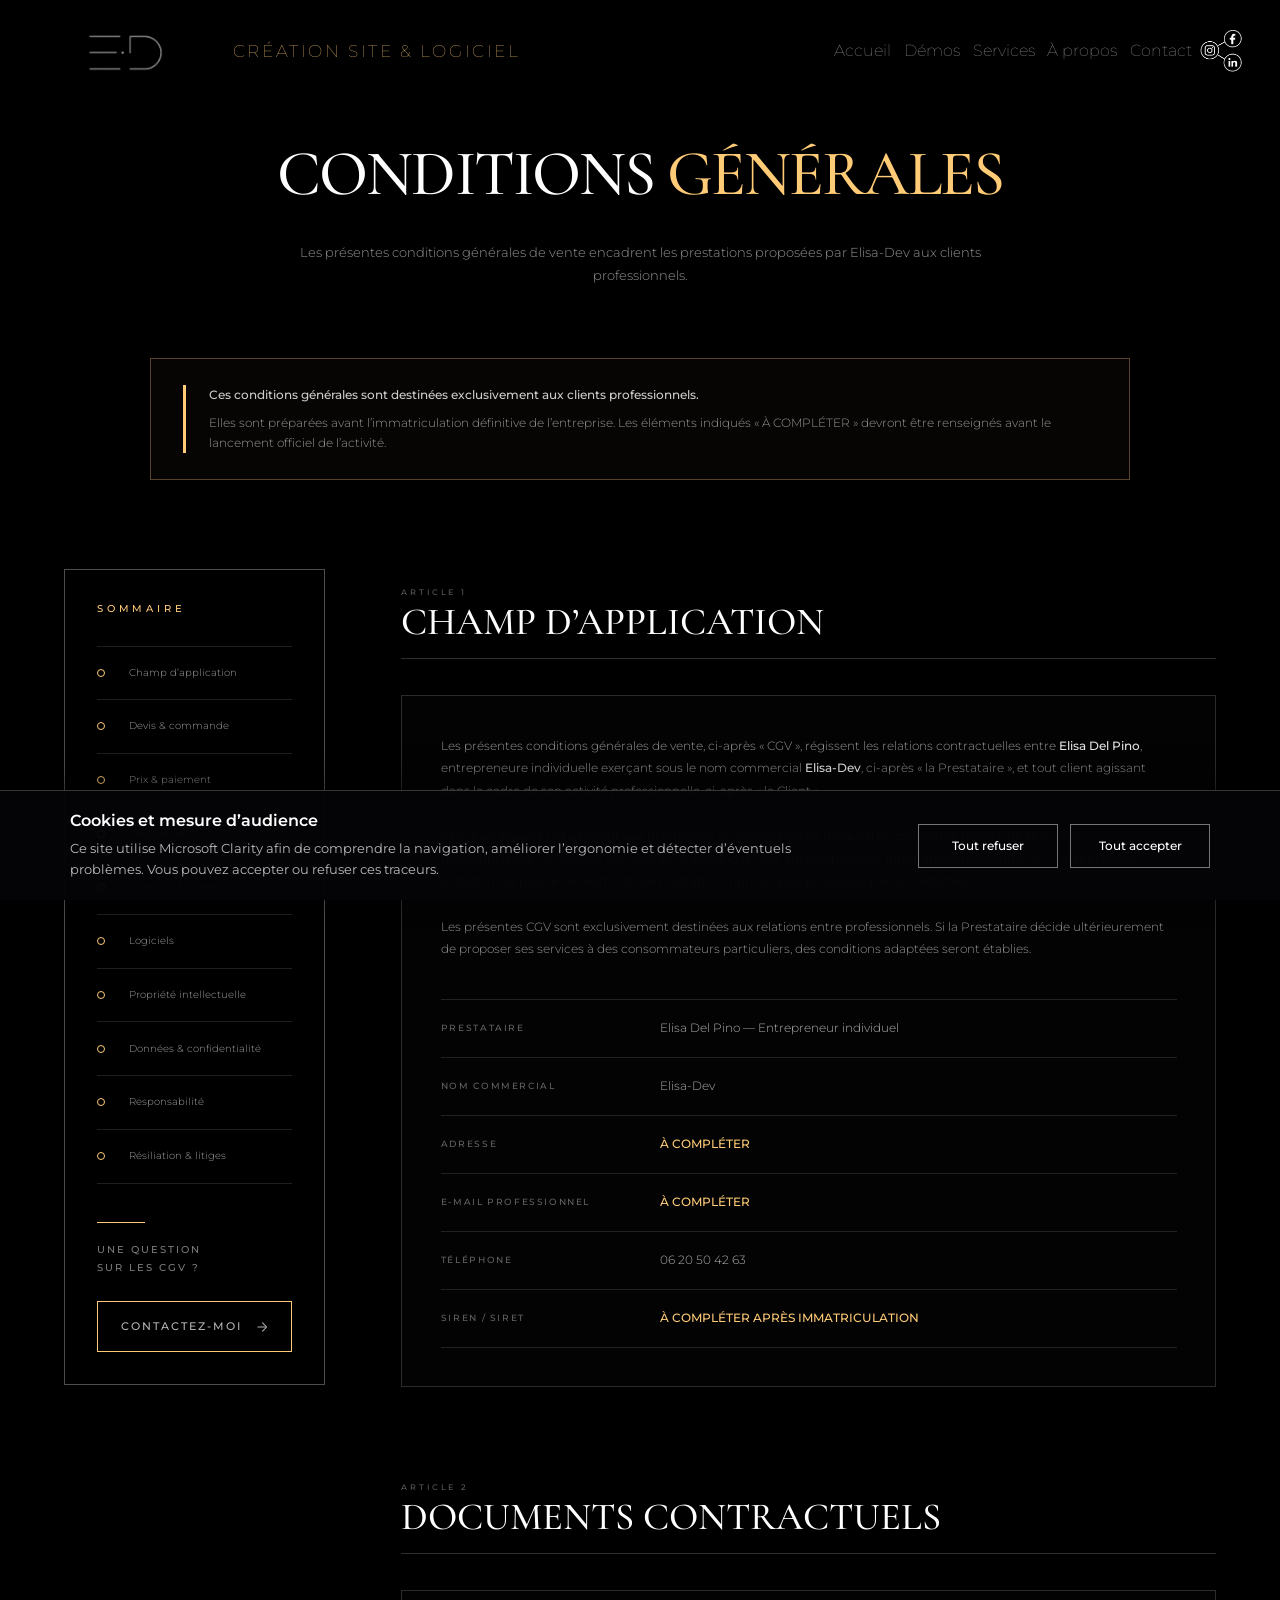
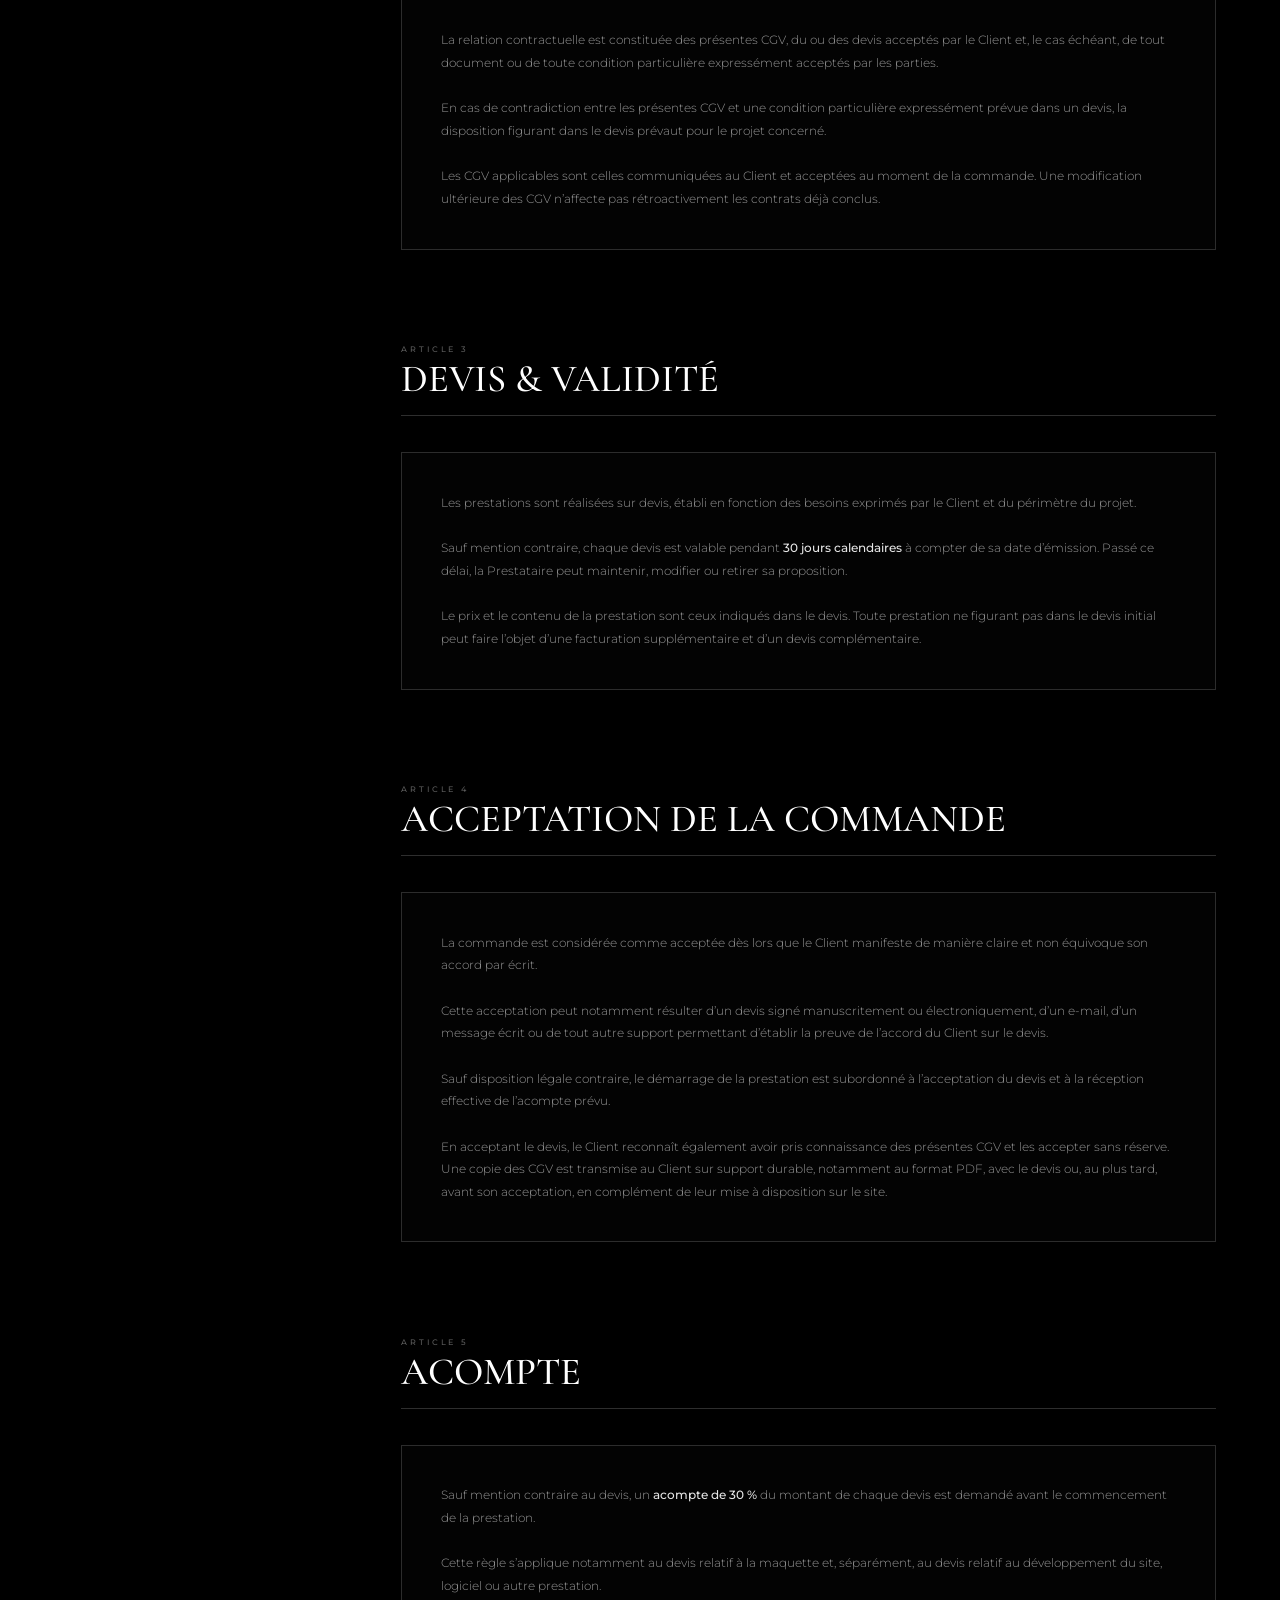
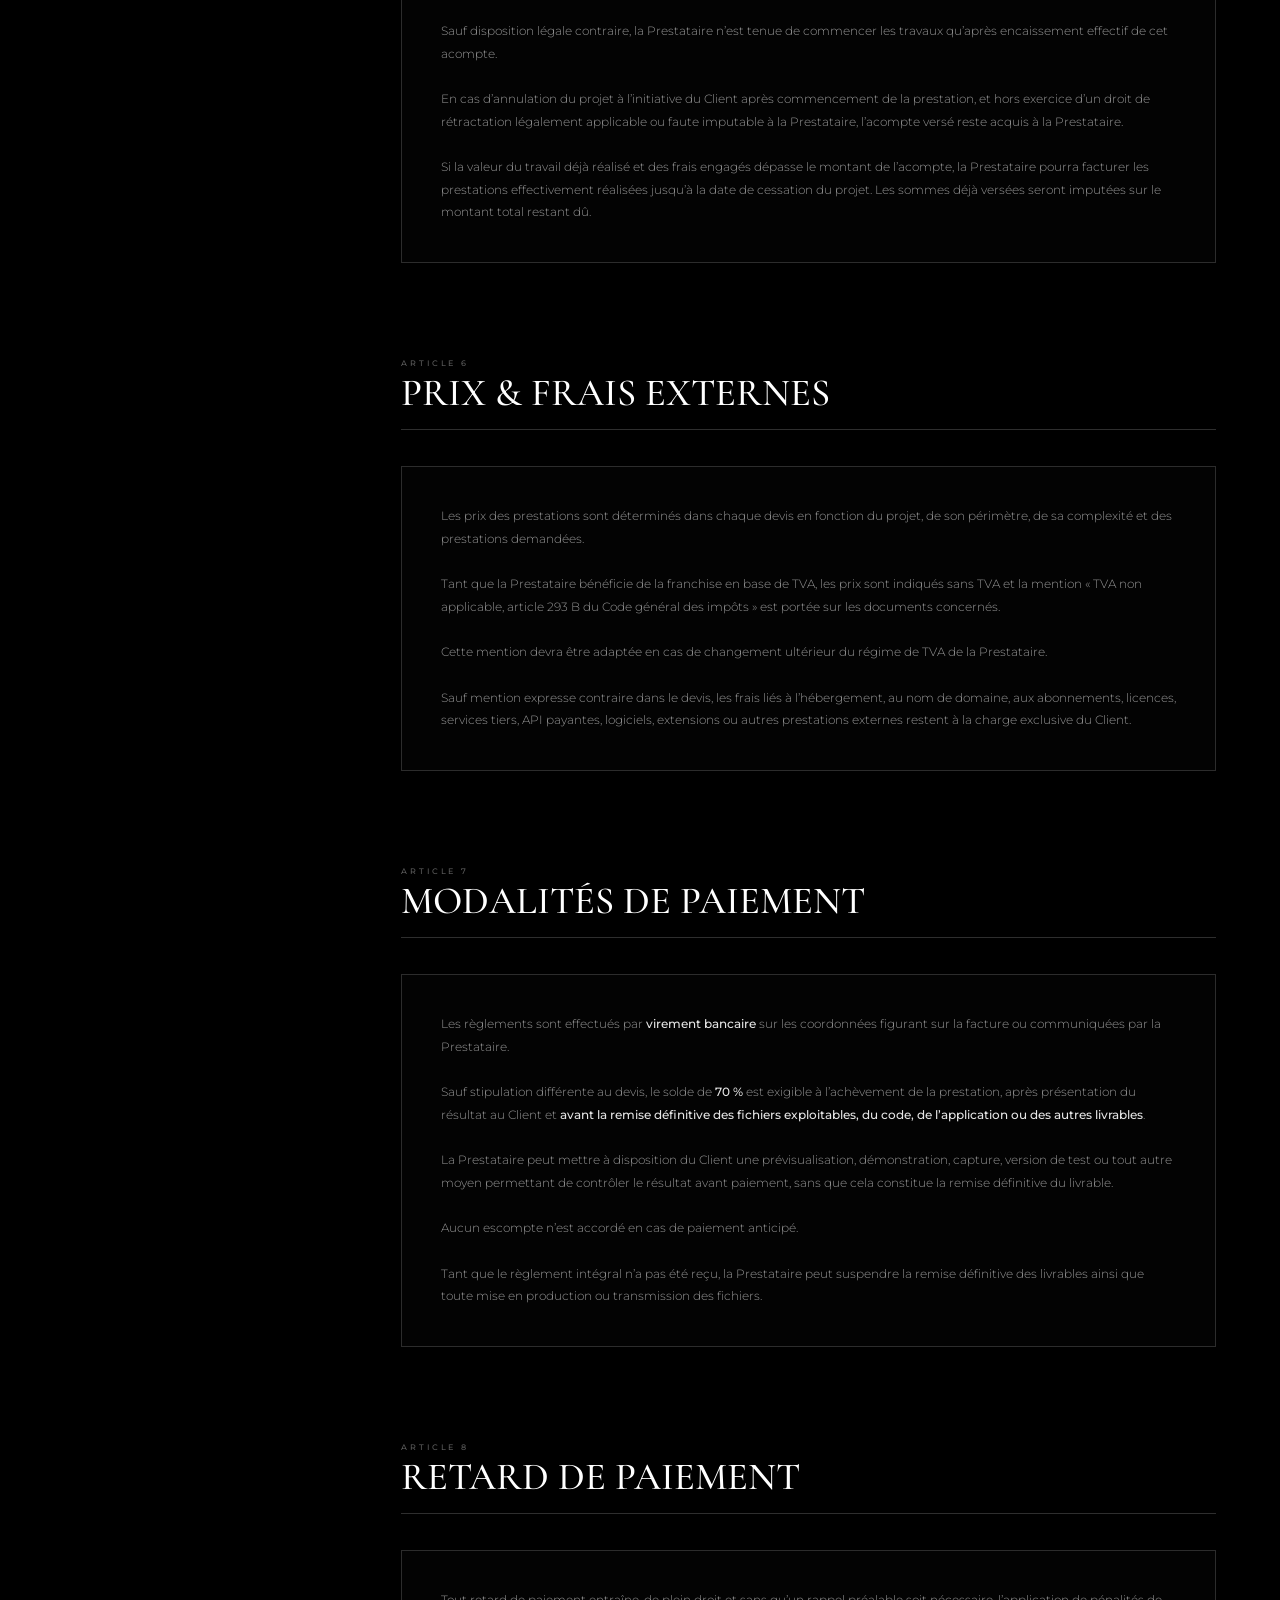
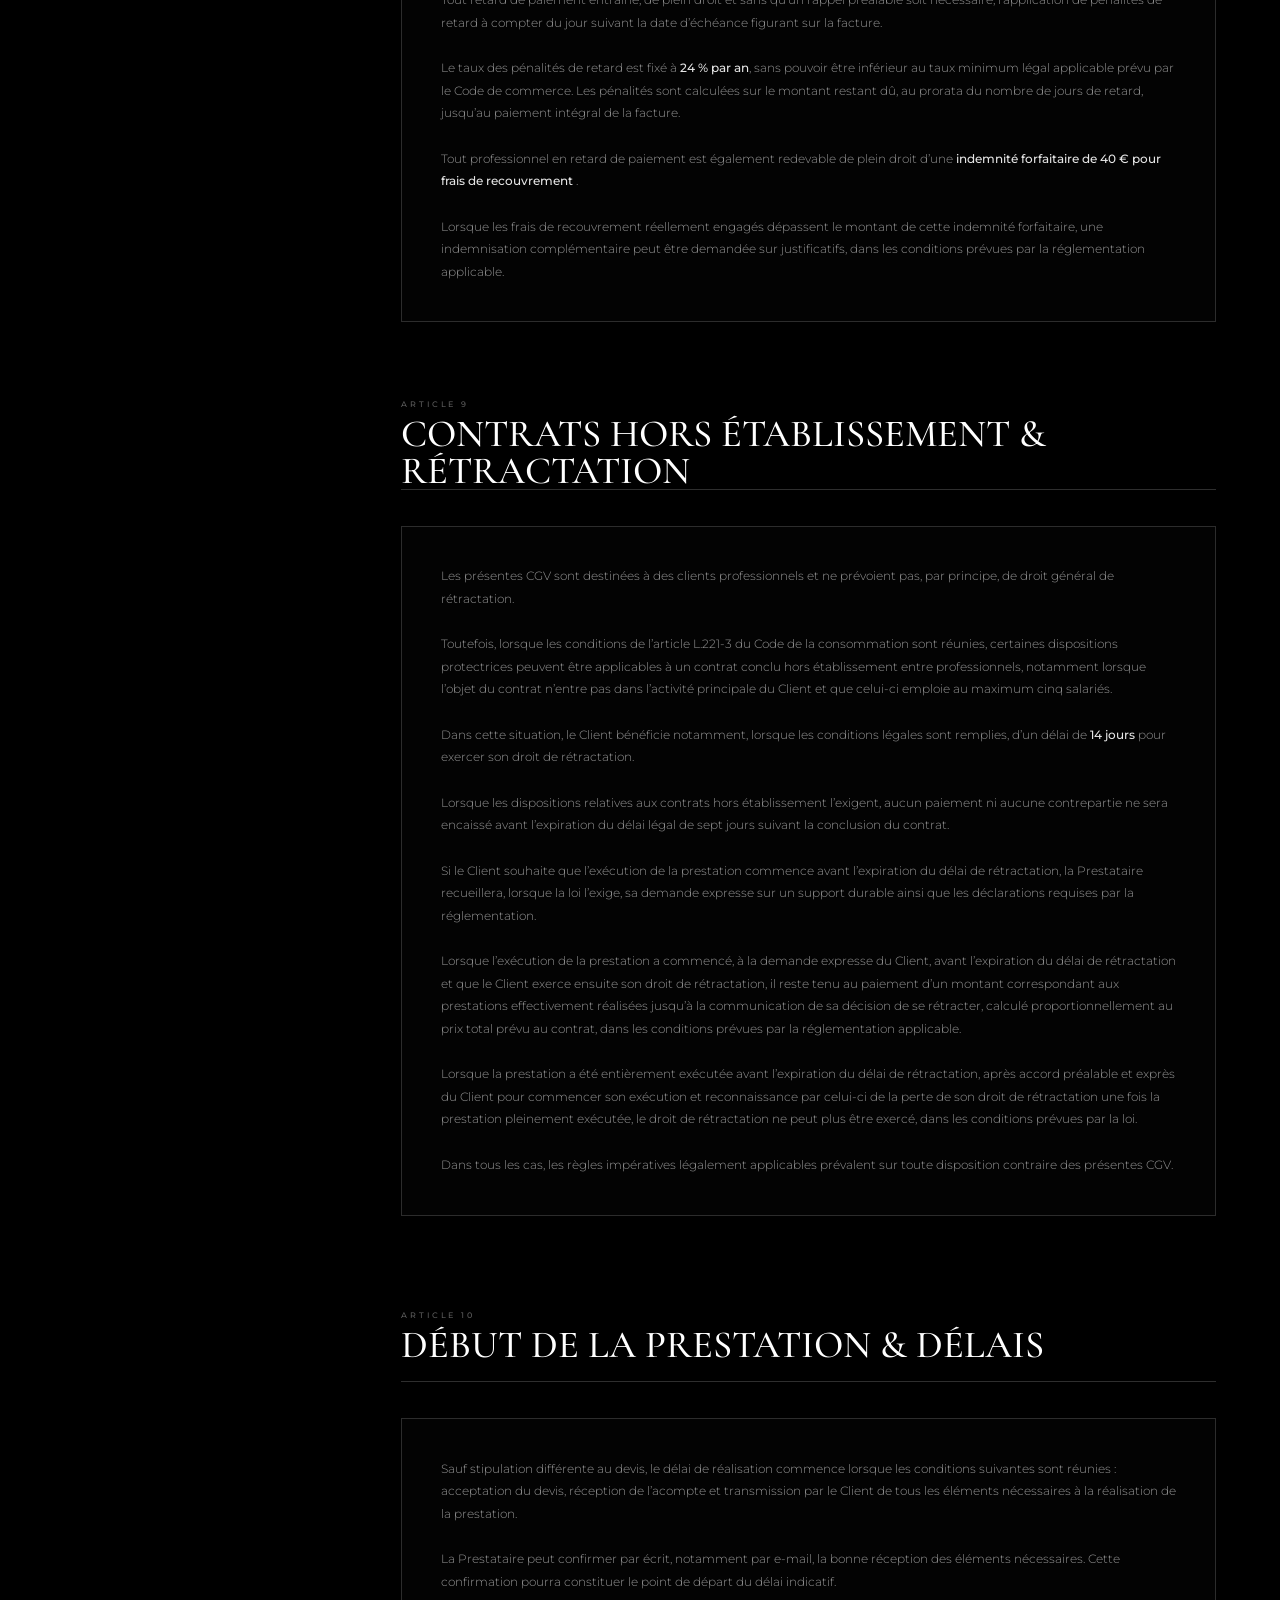
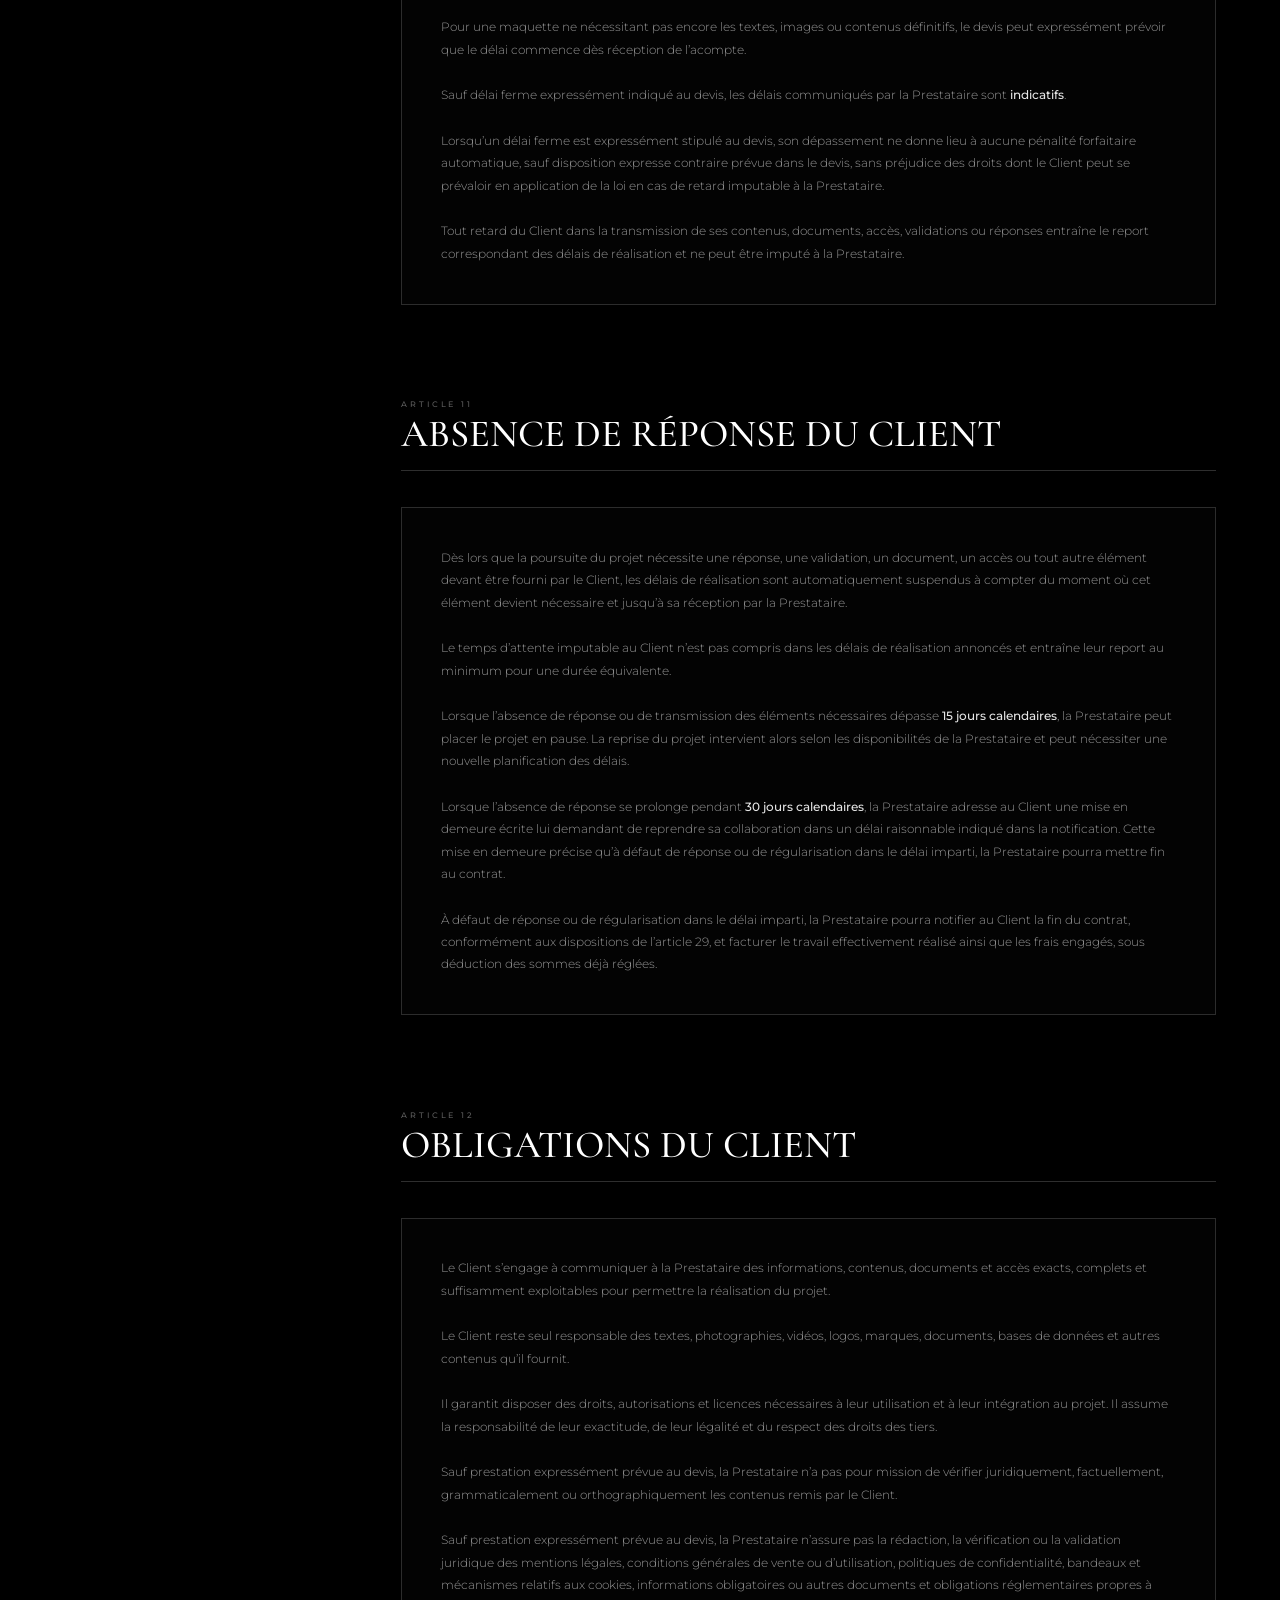
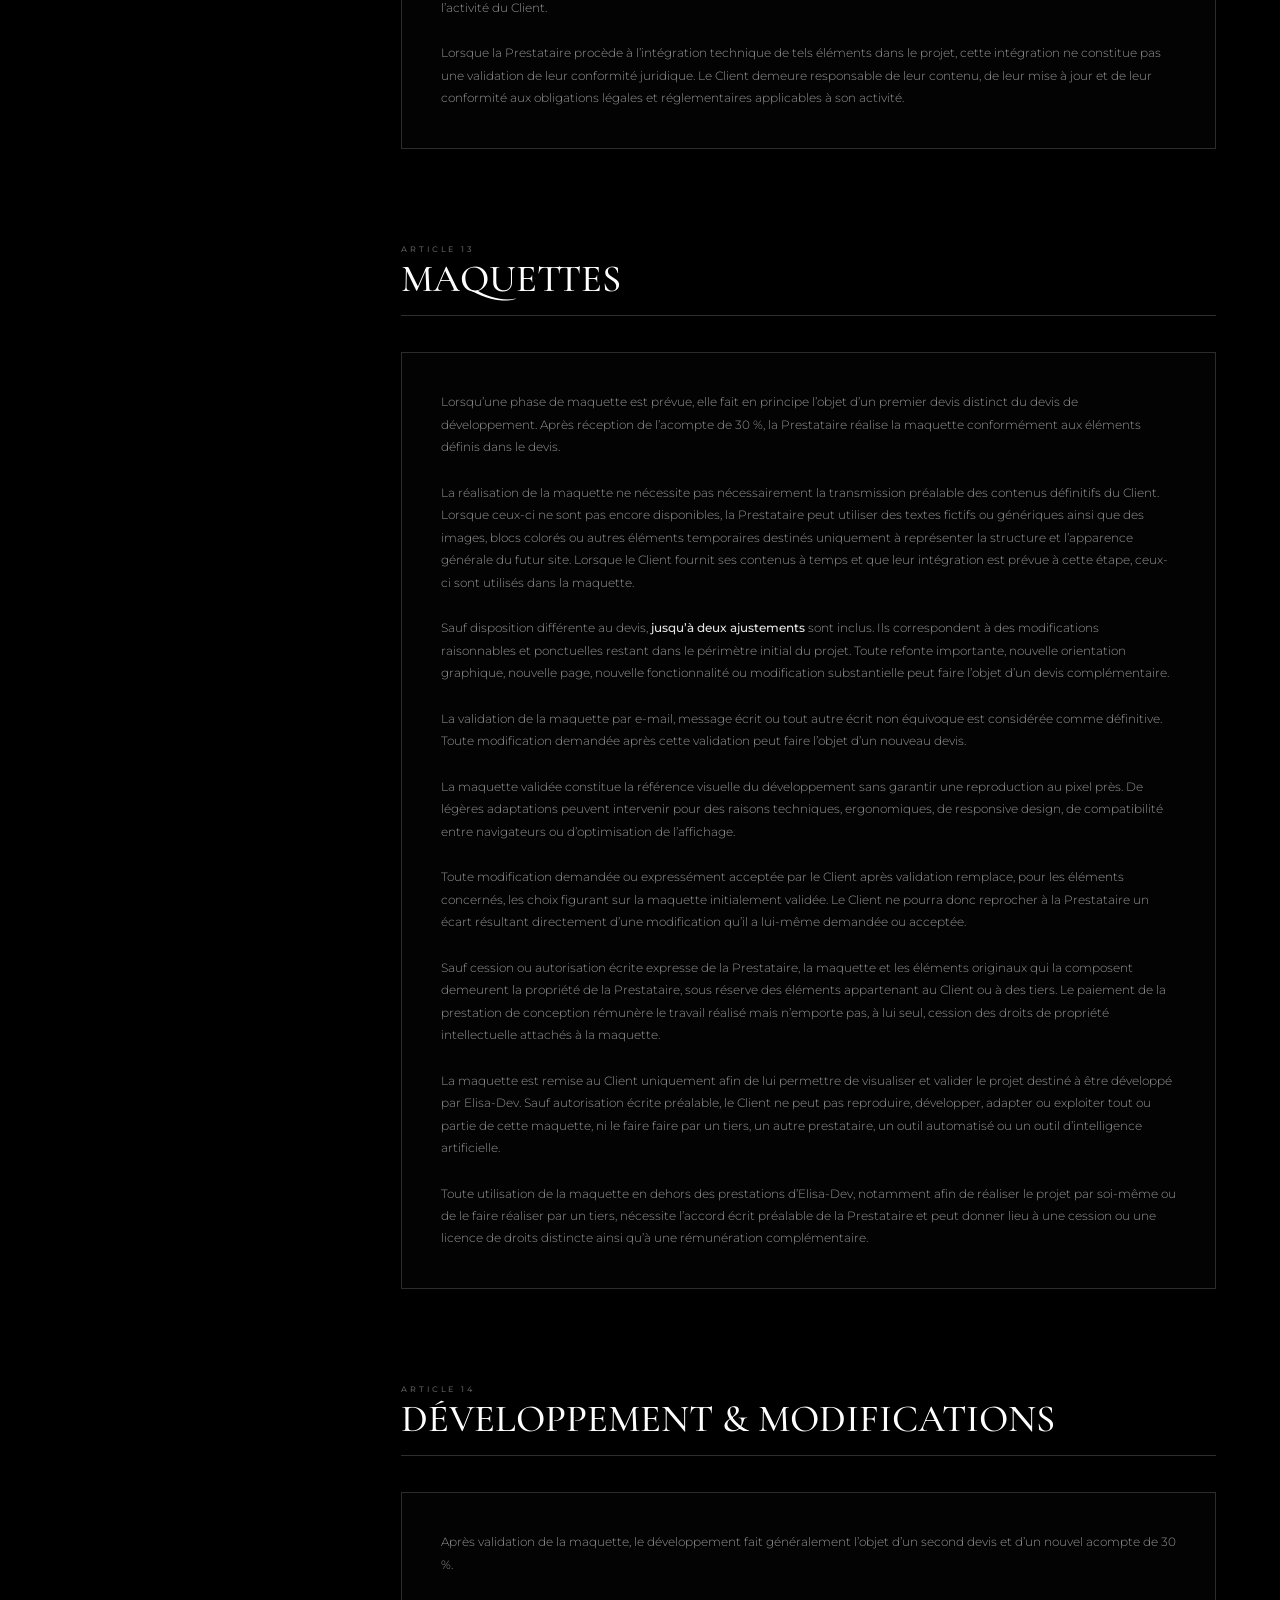
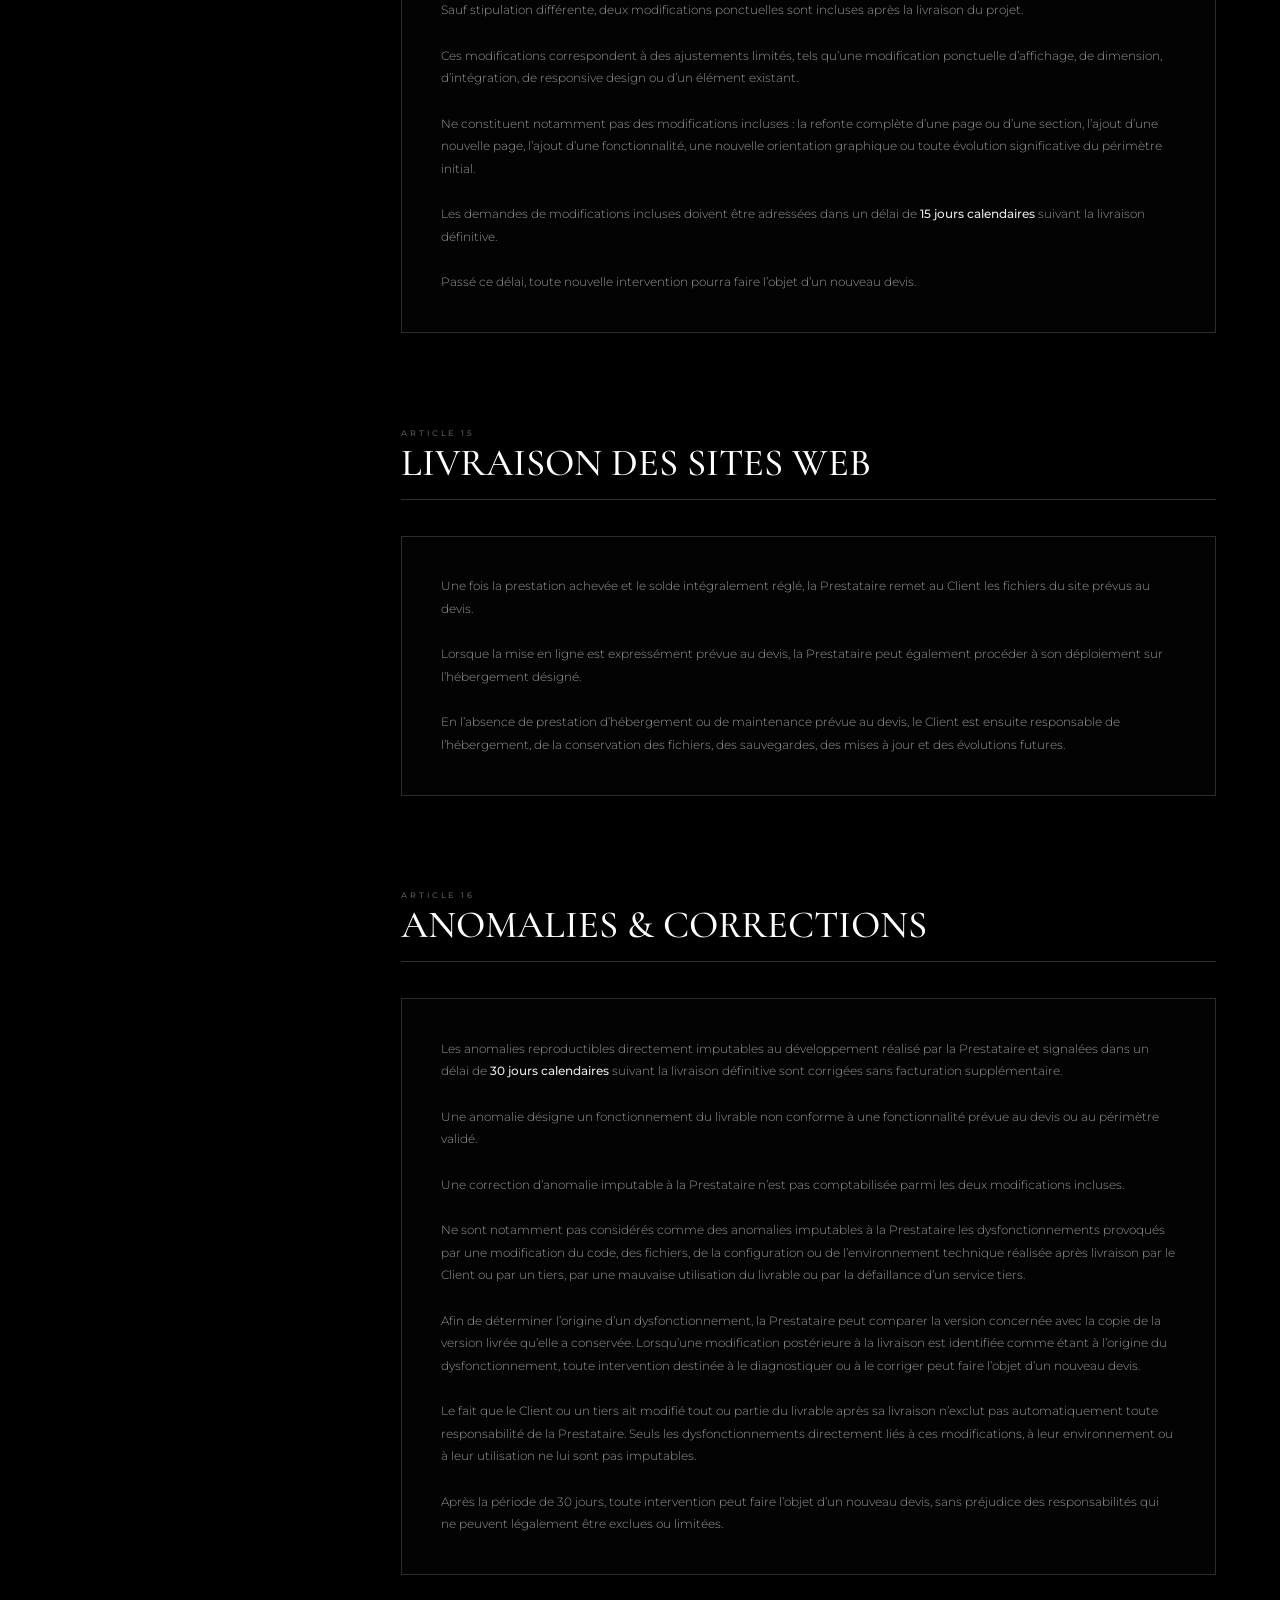
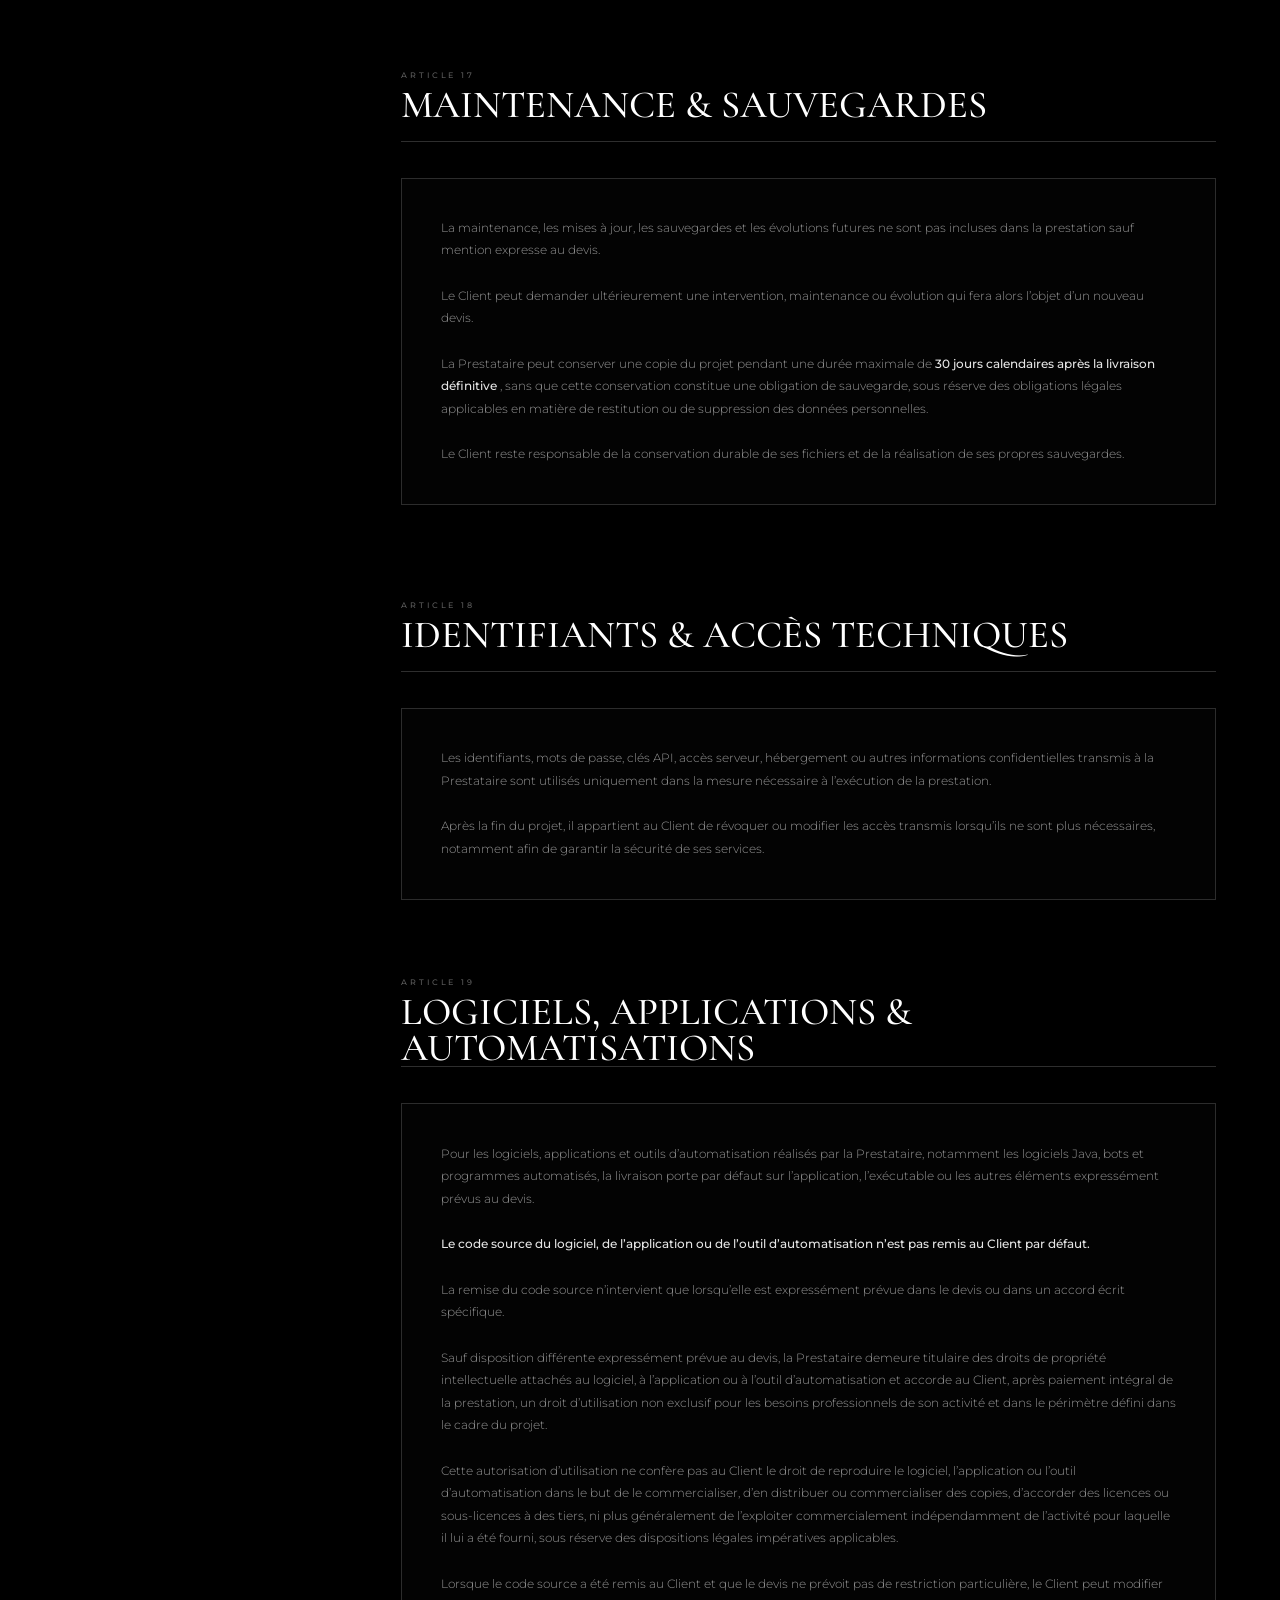
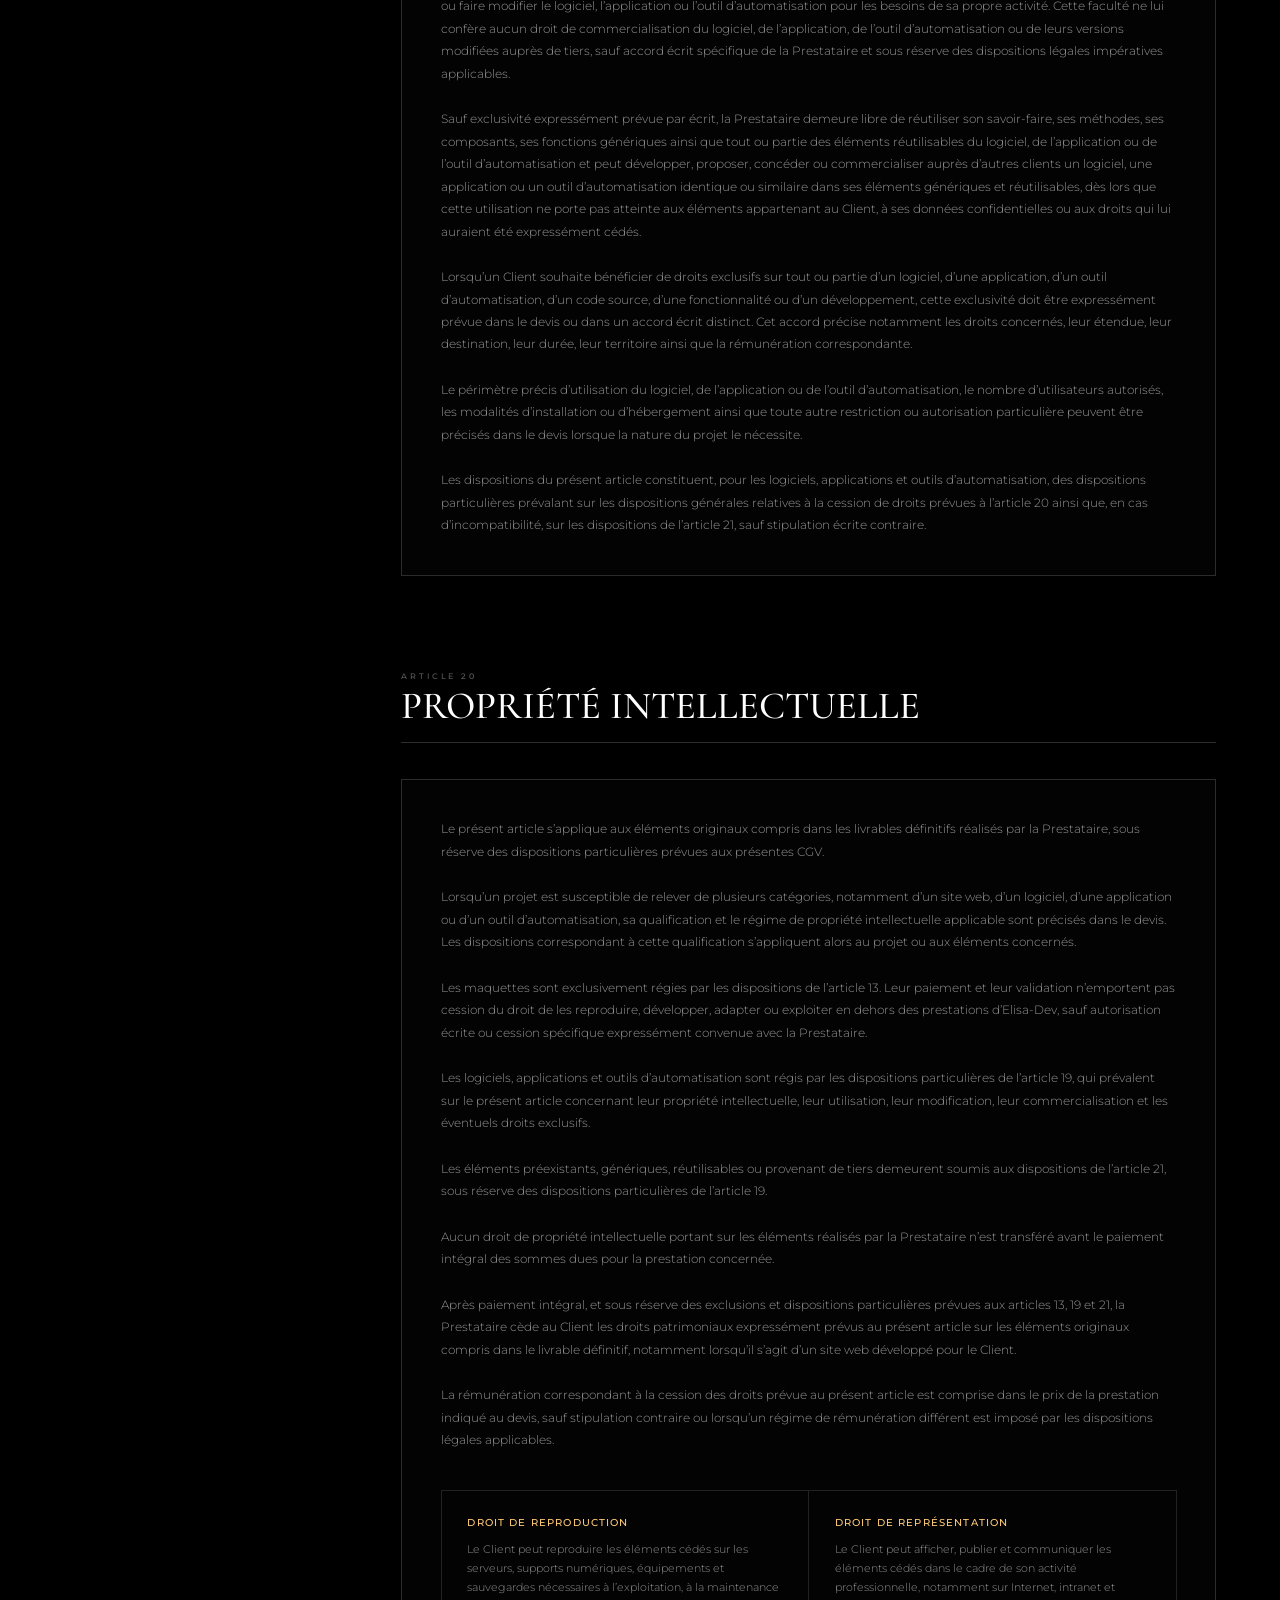
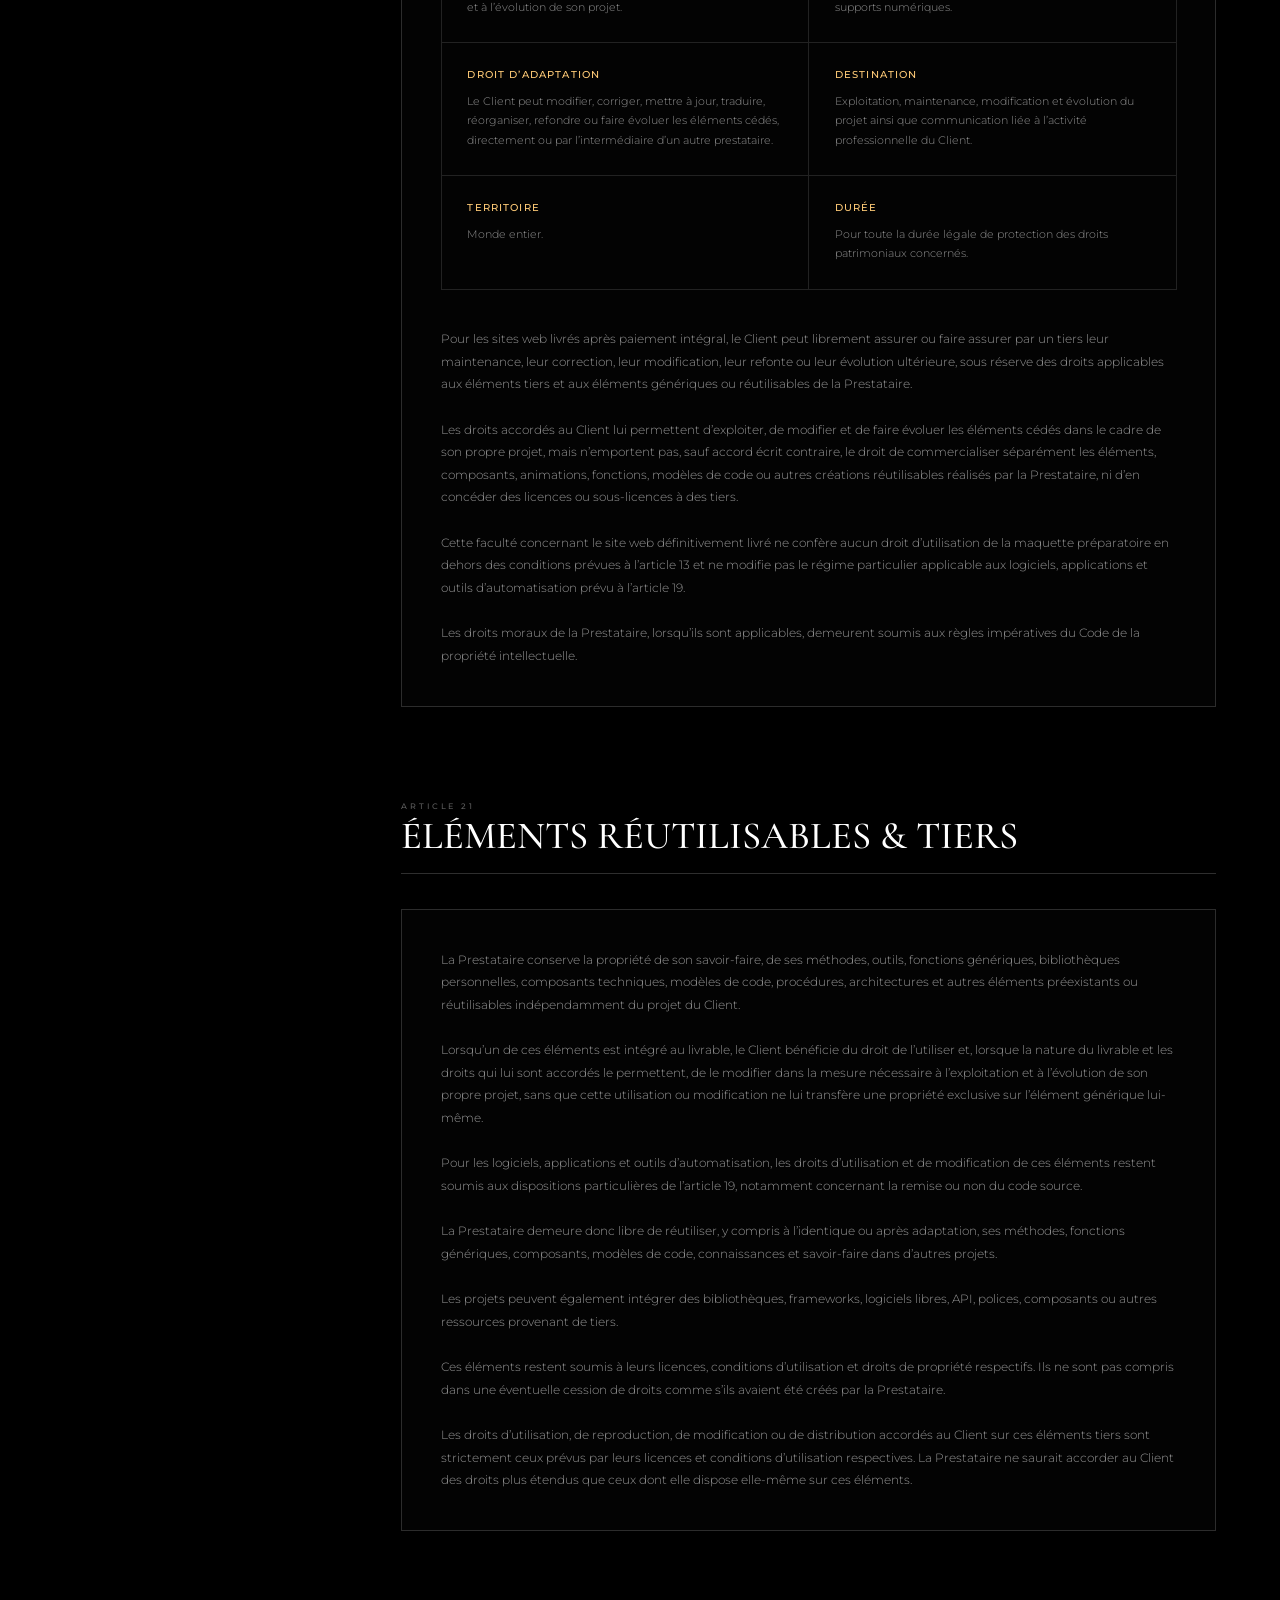
==== commit 0ee0a079: "maj" ====
--- a/conditions-generales.html
+++ b/conditions-generales.html
@@ -7,6 +7,28 @@
 
     <title>Conditions générales de vente | Elisa-Dev</title>
 
+    <link rel="icon" type="image/png" href="./img/faviconB.png" />
+
+    <link
+      rel="icon"
+      type="image/png"
+      href="./img/faviconB.png"
+      media="(prefers-color-scheme: light)"
+    />
+
+    <link
+      rel="icon"
+      type="image/png"
+      href="./img/faviconW.png"
+      media="(prefers-color-scheme: dark)"
+    />
+
+    <link rel="apple-touch-icon" href="./img/apple-touch-icon.png" />
+
+    <link rel="manifest" href="./manifest.webmanifest" />
+
+    <meta name="theme-color" content="#000000" />
+
     <meta
       name="description"
       content="Consultez les conditions générales de vente d’Elisa-Dev applicables aux prestations de création de sites web, logiciels sur mesure, automatisations, maintenance et services numériques destinés aux professionnels."
@@ -23,6 +45,7 @@
     <link rel="stylesheet" href="./css/styles.css" />
     <link rel="stylesheet" href="./css/headerFooterLegal.css" />
     <link rel="stylesheet" href="./css/conditions-generales.css" />
+    <link rel="stylesheet" href="./css/cookieConsent.css" />
   </head>
 
   <body id="top" class="terms-body">
@@ -239,8 +262,8 @@
               <p>
                 La relation contractuelle est constituée des présentes CGV, du
                 ou des devis acceptés par le Client et, le cas échéant, de tout
-                document ou condition particulière expressément accepté par les
-                parties.
+                document ou de toute condition particulière expressément
+                acceptés par les parties.
               </p>
 
               <p>
@@ -1985,5 +2008,8 @@
 
     <!-- Cloudflare Web Analytics -->
     <script src="./js/analytics.js"></script>
+
+    <!-- Microsoft clarity -->
+    <script src="./js/cookieConsent.js"></script>
   </body>
 </html>
--- a/css/styles.css
+++ b/css/styles.css
@@ -288,6 +288,81 @@
 }
 
 /* =====================================================
+   BOUTON RETOUR EN HAUT
+===================================================== */
+
+.back-to-top {
+  position:fixed;
+  right:clamp(18px,2.2vw,34px);
+  bottom:clamp(18px,2.2vw,34px);
+  z-index:1200;
+  width:52px;
+  height:52px;
+  display:flex;
+  align-items:center;
+  justify-content:center;
+  padding:0;
+  border:1px solid var(--other-color);
+  border-radius:50%;
+  background:rgba(0,0,0,.82);
+  color:var(--other-color);
+  cursor:pointer;
+  opacity:0;
+  visibility:hidden;
+  pointer-events:none;
+  transform:translateY(12px);
+  box-shadow:0 0 18px rgba(255,203,119,.10);
+  transition:opacity 220ms ease,visibility 220ms ease,transform 220ms ease,background 220ms ease,color 220ms ease,box-shadow 220ms ease;
+}
+
+.back-to-top.is-visible {
+  opacity:1;
+  visibility:visible;
+  pointer-events:auto;
+  transform:translateY(0);
+}
+
+.back-to-top svg {
+  width:22px;
+  height:22px;
+  display:block;
+  fill:none;
+  stroke:currentColor;
+}
+
+.back-to-top:hover {
+  background:var(--other-color);
+  color:#000;
+  box-shadow:0 0 24px rgba(255,203,119,.22);
+  transform:translateY(-3px);
+}
+
+.back-to-top:focus-visible {
+  outline:1px solid #fff;
+  outline-offset:3px;
+}
+
+@media screen and (max-width:650px) {
+  .back-to-top {
+    right:14px;
+    bottom:14px;
+    width:44px;
+    height:44px;
+  }
+
+  .back-to-top svg {
+    width:19px;
+    height:19px;
+  }
+}
+
+@media (prefers-reduced-motion:reduce) {
+  .back-to-top {
+    transition:none;
+  }
+}
+
+/* =====================================================
    TITRE DE SECTION
 ===================================================== */
 
@@ -384,7 +459,7 @@
   margin:0;
   color:#fff;
   font-family:"Cormorant Garamond",serif;
-  font-size:clamp(38px,3vw,40px);
+  font-size:clamp(25px,3vw,40px);
   font-weight:500;
   line-height:.95;
   text-align:left;
@@ -401,20 +476,19 @@
 
 @media screen and (max-width:1000px) {
   .shared-h3 {
-    font-size:clamp(45px,7vw,68px);
+    font-size:clamp(25px,7vw,68px);
   }
 }
 
 @media screen and (max-width:650px) {
   .shared-h3{
-    font-size:clamp(38px,12vw,52px);
+    font-size:clamp(25px,8vw,52px);
     line-height:.94;
   }
 }
 
 @media screen and (max-width:380px) {
   .shared-h3 {
-    font-size:clamp(34px,11vw,44px);
-  }
-}
-
+    font-size:clamp(25px,8vw,44px);
+  }
+}
--- a/css/cookieConsent.css
+++ b/css/cookieConsent.css
@@ -0,0 +1,94 @@
+/* =====================================================
+   BANDEAU COOKIES
+===================================================== */
+
+.cookie-banner {
+  position:fixed;
+  right:0;
+  bottom:0;
+  left:0;
+  width:100%;
+  padding:20px;
+  background:rgba(5,5,8,.97);
+  border-top:1px solid rgba(255,255,255,.2);
+  box-shadow:0 -8px 30px rgba(0,0,0,.45);
+  z-index:20000;
+}
+
+.cookie-banner__content {
+  width:min(1200px,92%);
+  margin:0 auto;
+  display:flex;
+  align-items:center;
+  justify-content:space-between;
+  gap:30px;
+}
+
+.cookie-banner__text {
+  min-width:0;
+}
+
+.cookie-banner__title {
+  margin:0 0 8px;
+  color:#fff;
+  font-family:"Montserrat",Arial,sans-serif;
+  font-size:16px;
+  font-weight:600;
+}
+
+.cookie-banner__description {
+  max-width:760px;
+  margin:0;
+  color:rgba(255,255,255,.72);
+  font-family:"Montserrat",Arial,sans-serif;
+  font-size:13px;
+  line-height:1.6;
+}
+
+.cookie-banner__actions {
+  display:flex;
+  align-items:center;
+  gap:12px;
+  flex-shrink:0;
+}
+
+.cookie-banner__button {
+  min-width:140px;
+  min-height:44px;
+  padding:0 20px;
+  color:#fff;
+  font-family:"Montserrat",Arial,sans-serif;
+  font-size:12px;
+  font-weight:500;
+  background:transparent;
+  border:1px solid rgba(255,255,255,.45);
+  cursor:pointer;
+  transition:background-color .2s ease,border-color .2s ease;
+}
+
+.cookie-banner__button:hover {
+  background:rgba(255,255,255,.08);
+  border-color:#fff;
+}
+
+@media screen and (max-width:750px) {
+  .cookie-banner {
+    padding:18px;
+  }
+
+  .cookie-banner__content {
+    width:100%;
+    flex-direction:column;
+    align-items:stretch;
+    gap:18px;
+  }
+
+  .cookie-banner__actions {
+    width:100%;
+  }
+
+  .cookie-banner__button {
+    width:50%;
+    min-width:0;
+  }
+}
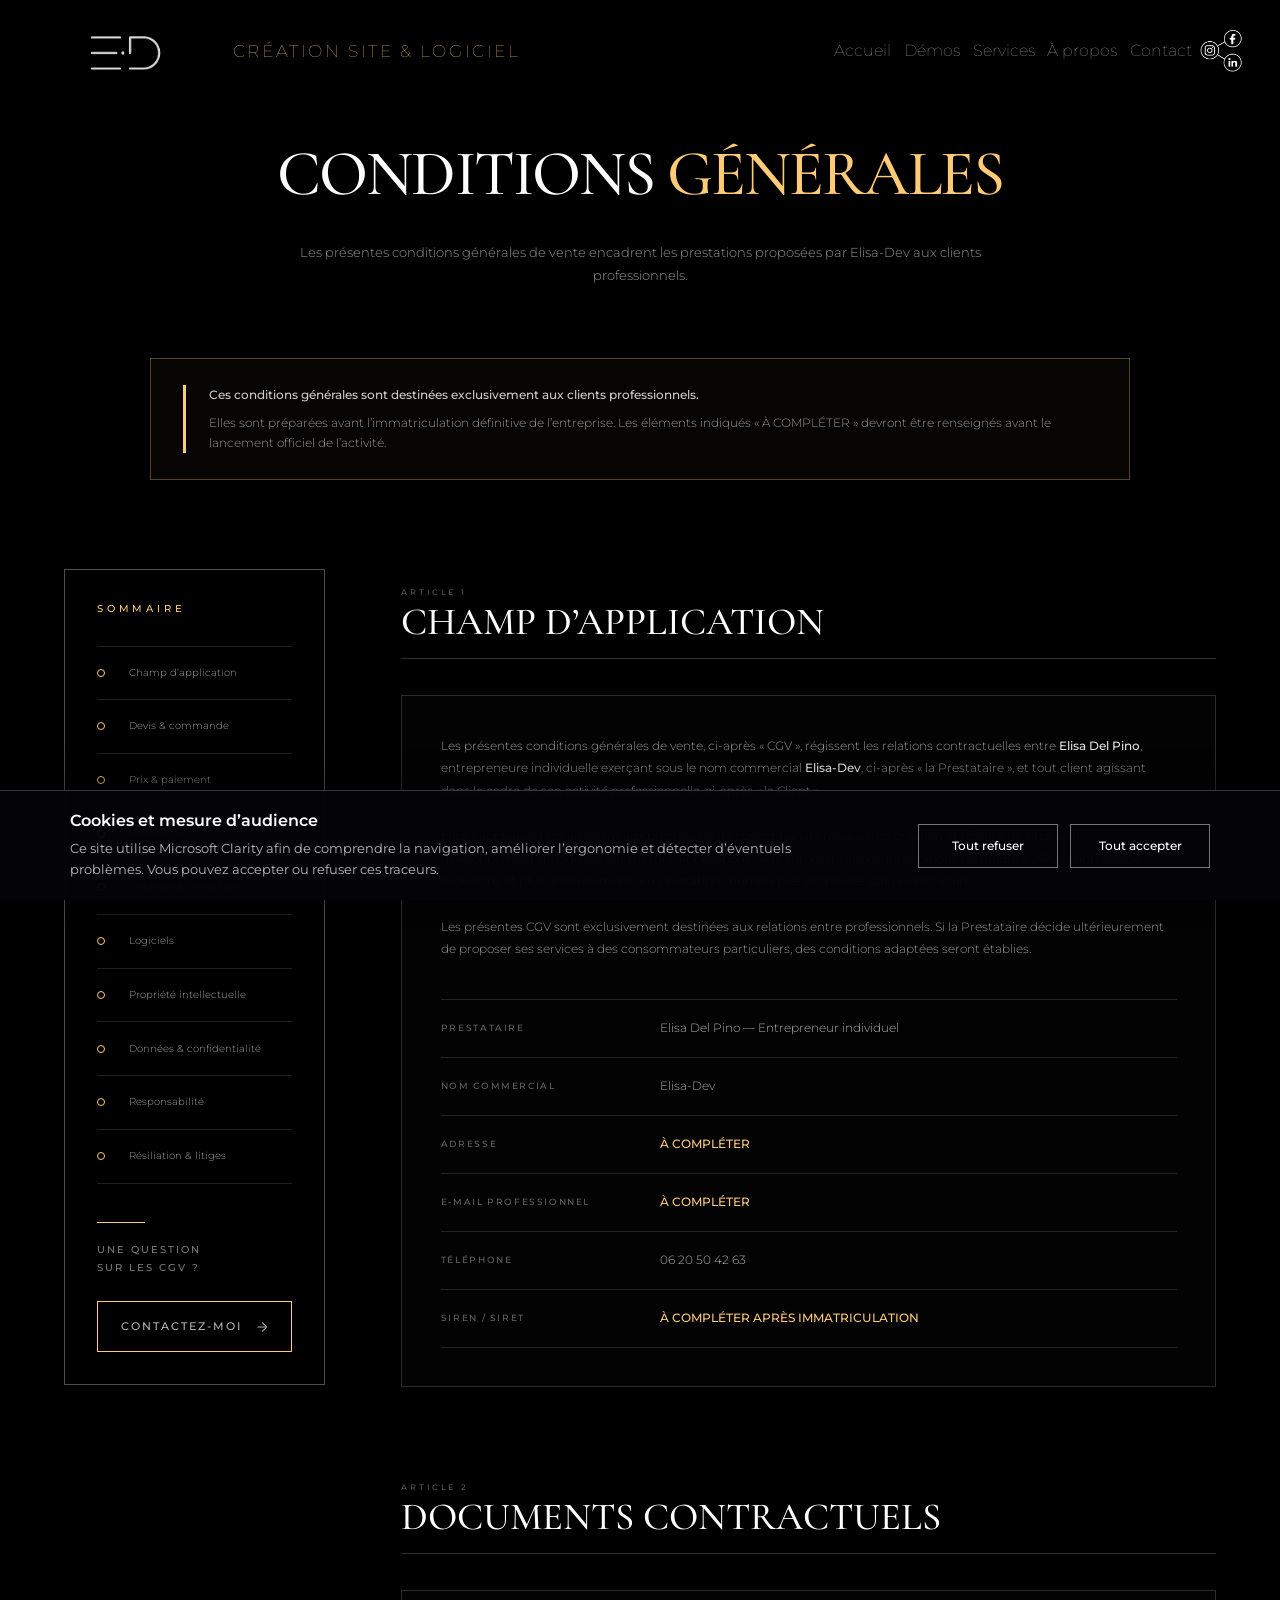
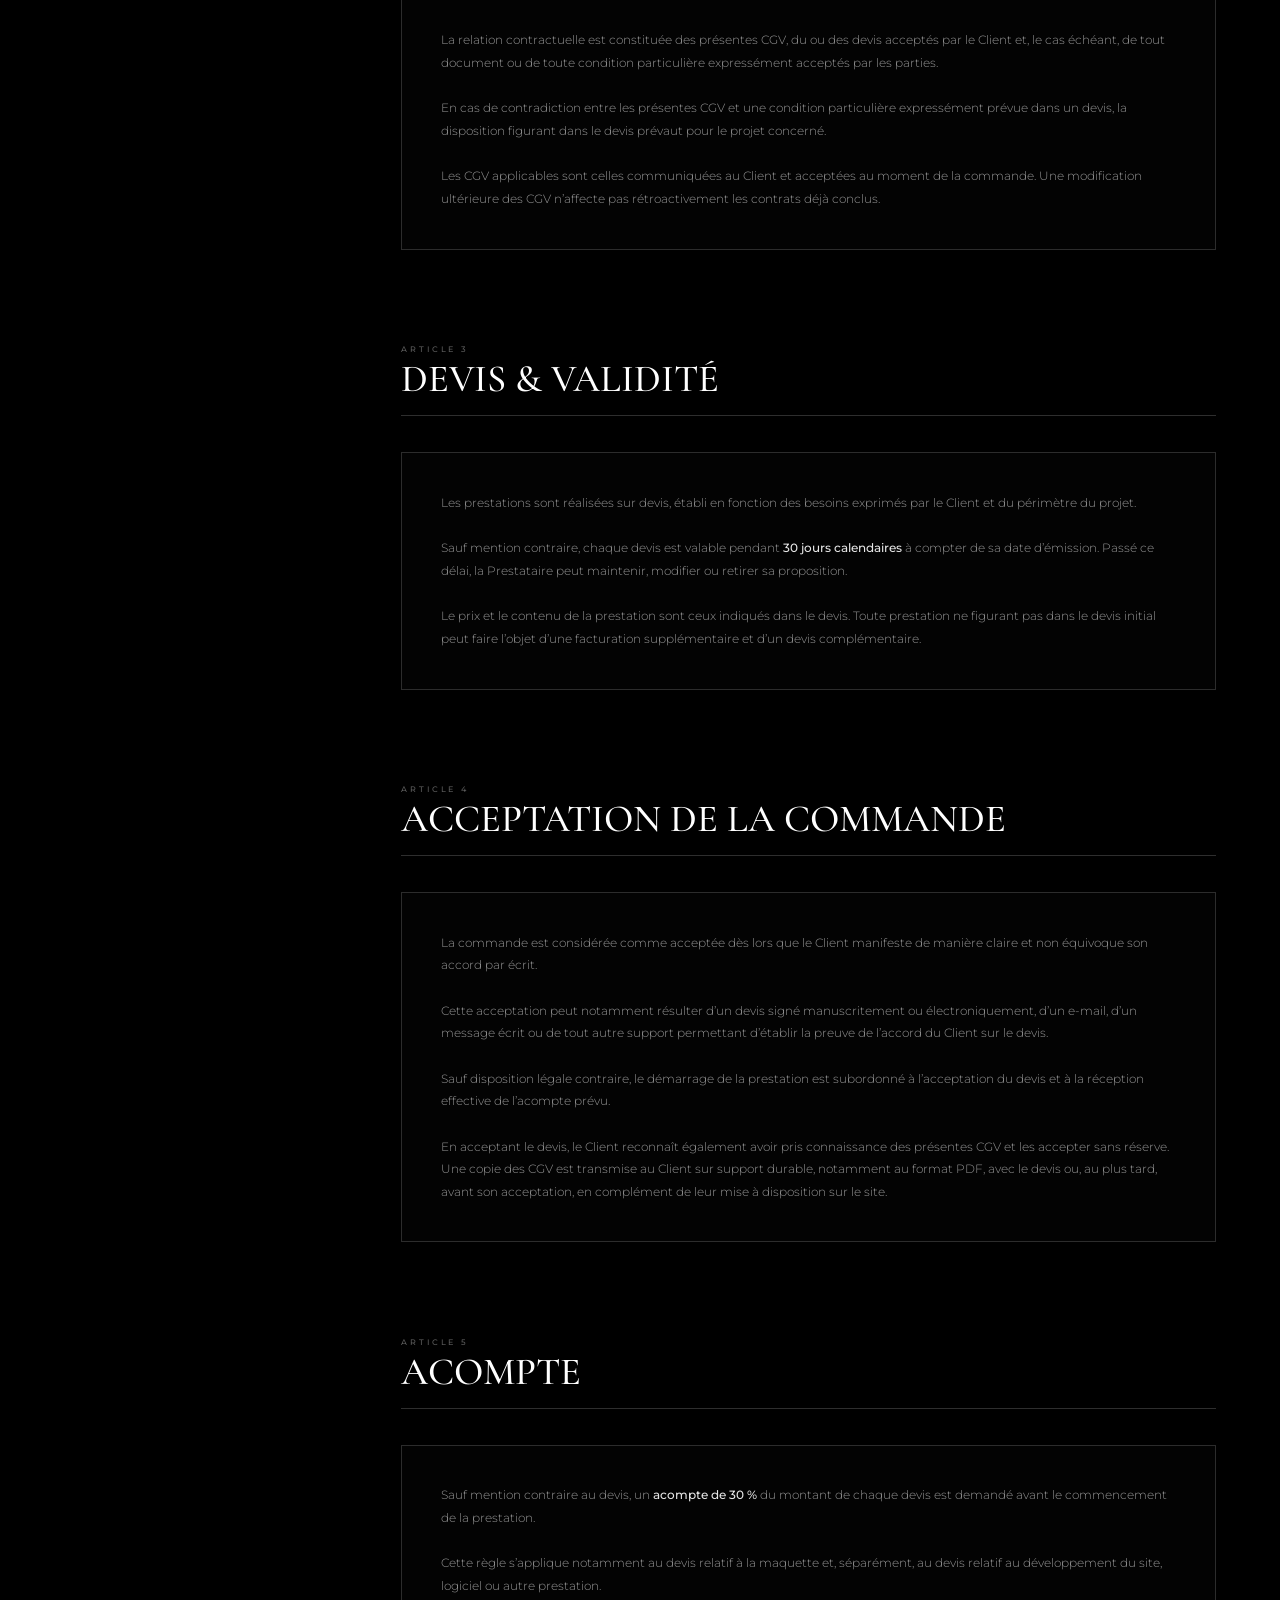
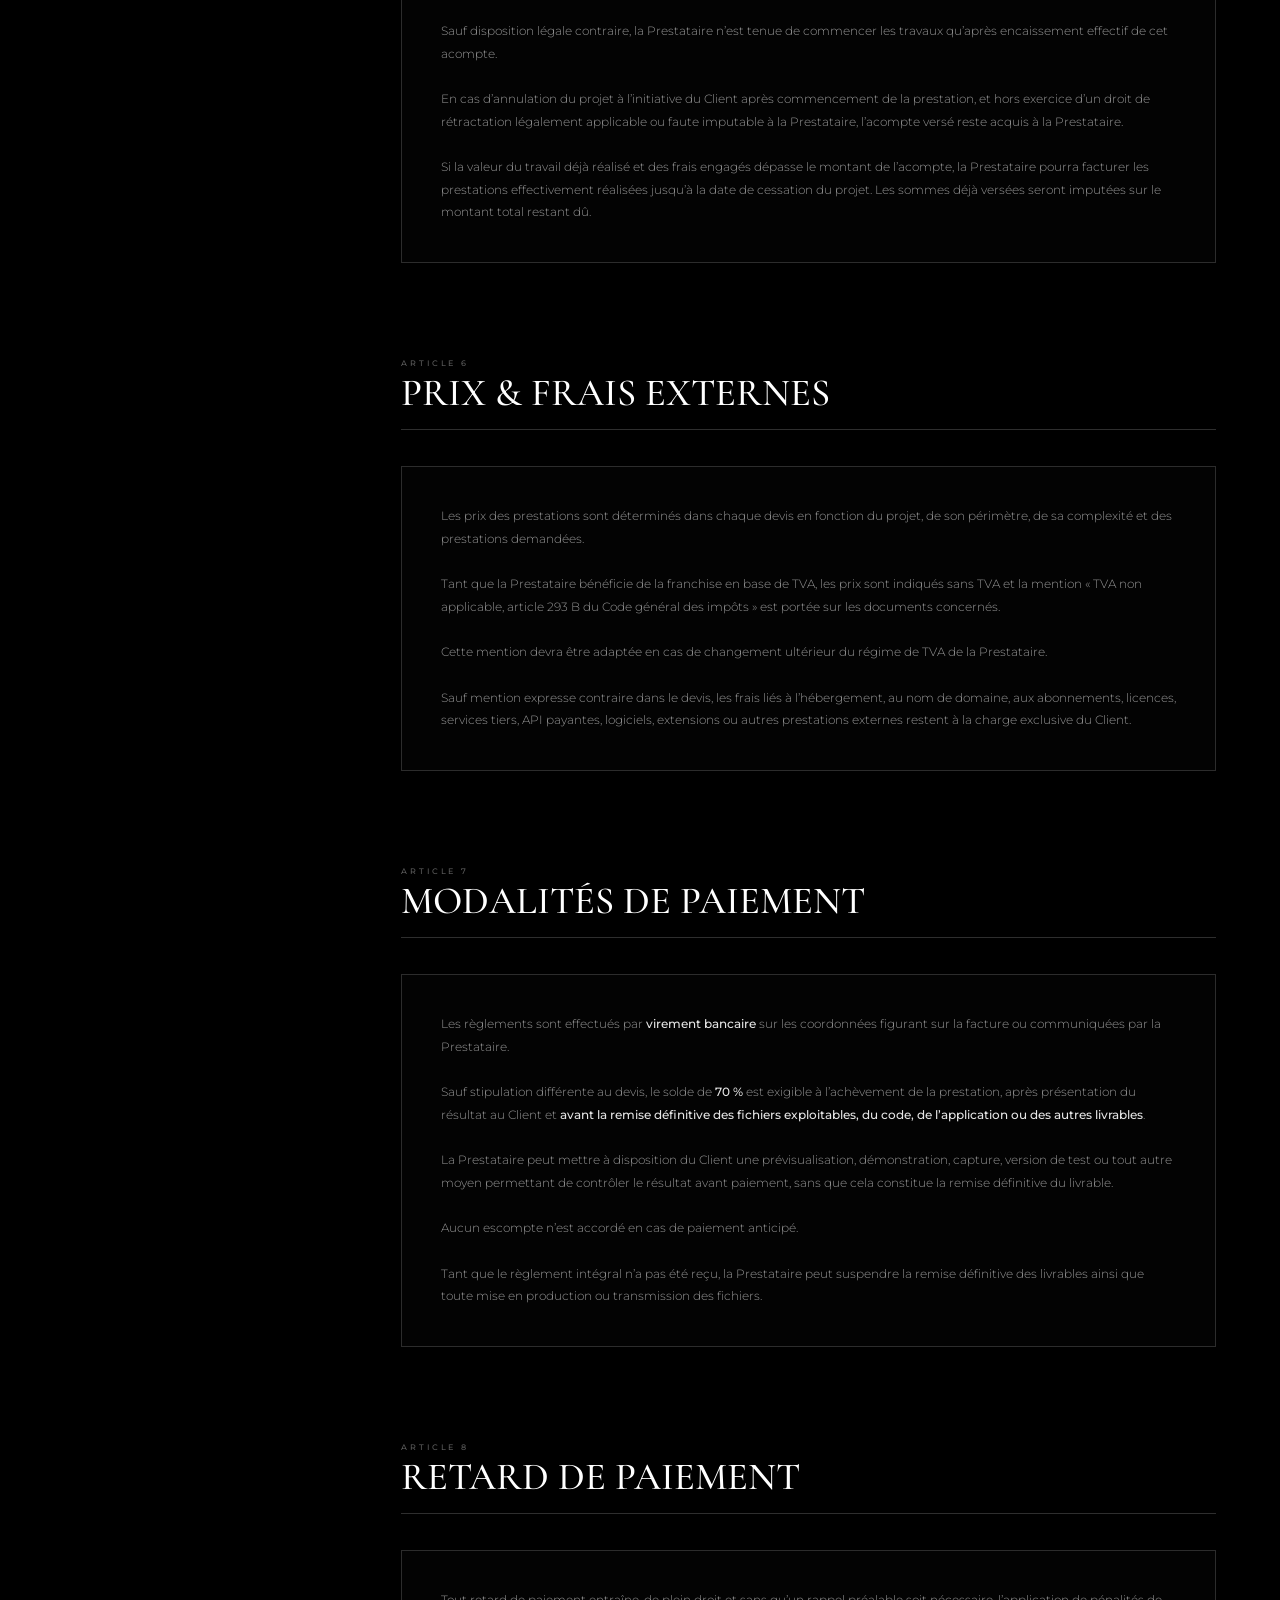
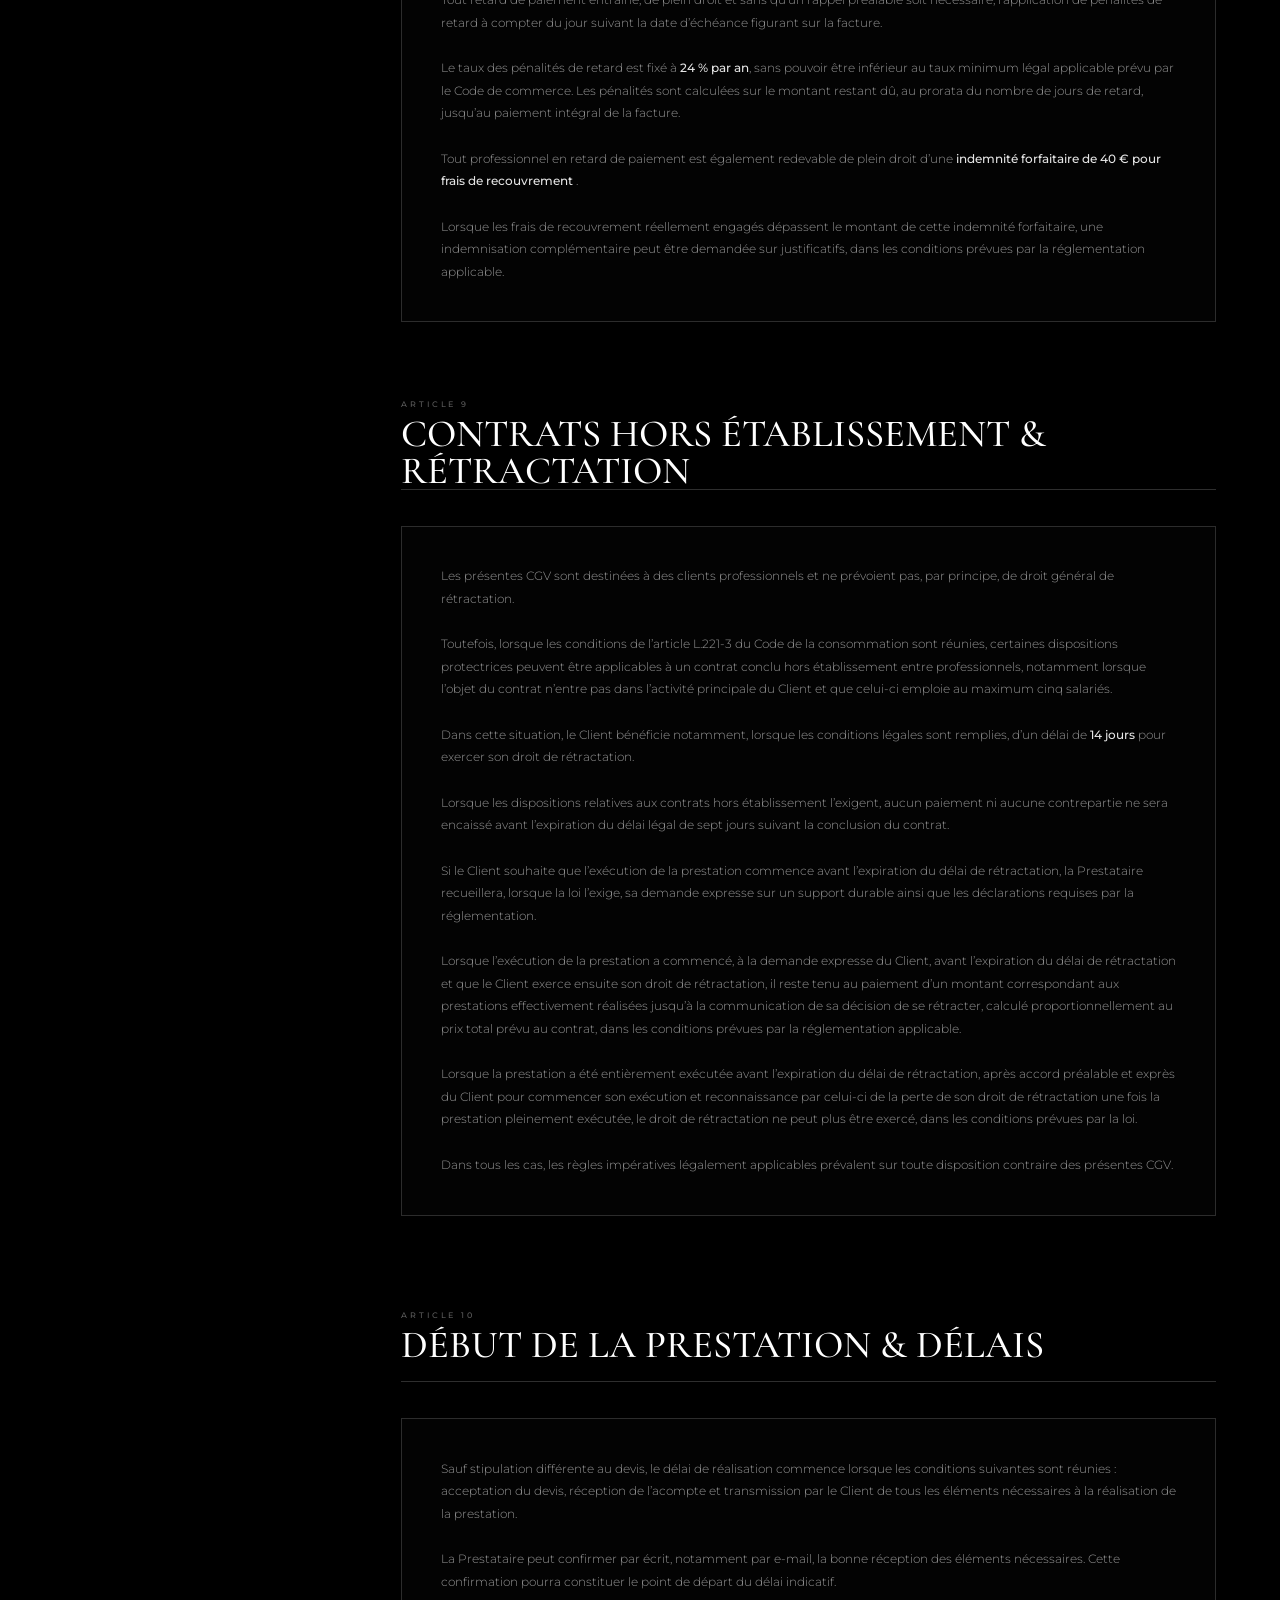
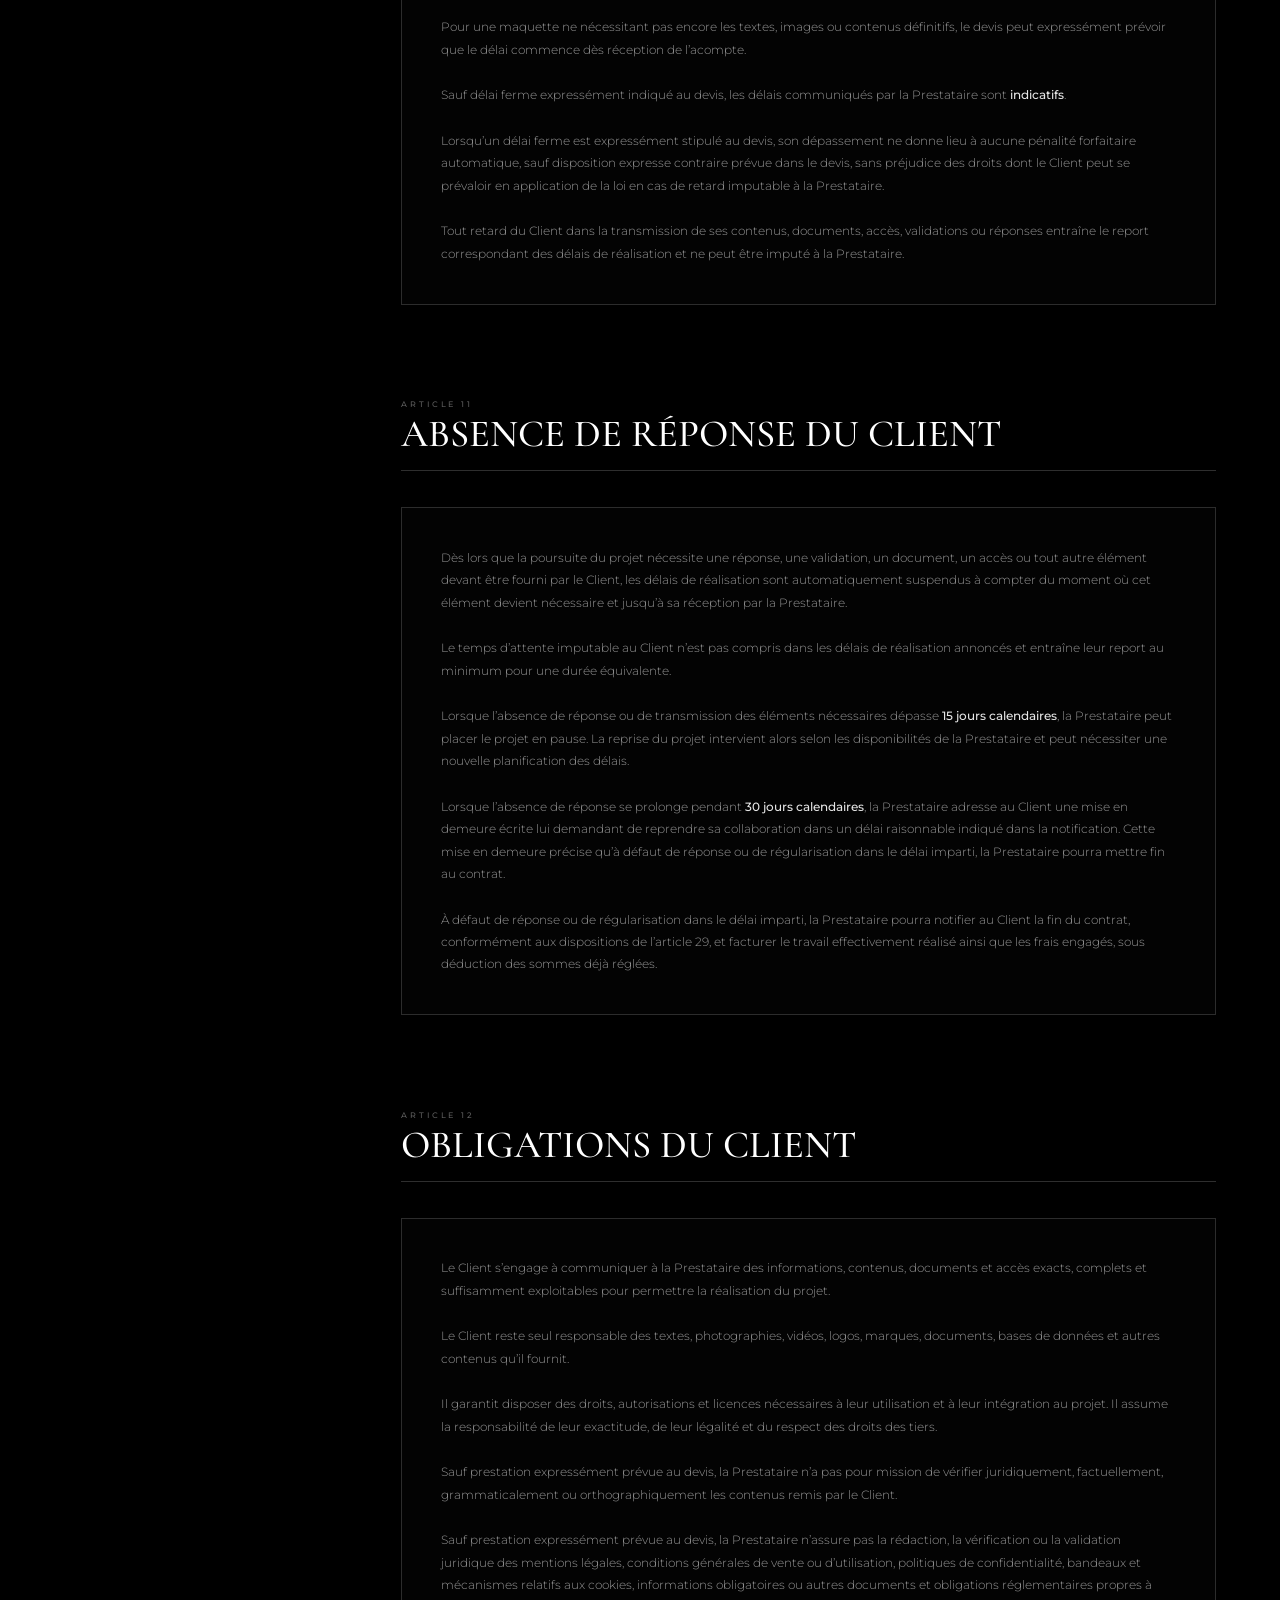
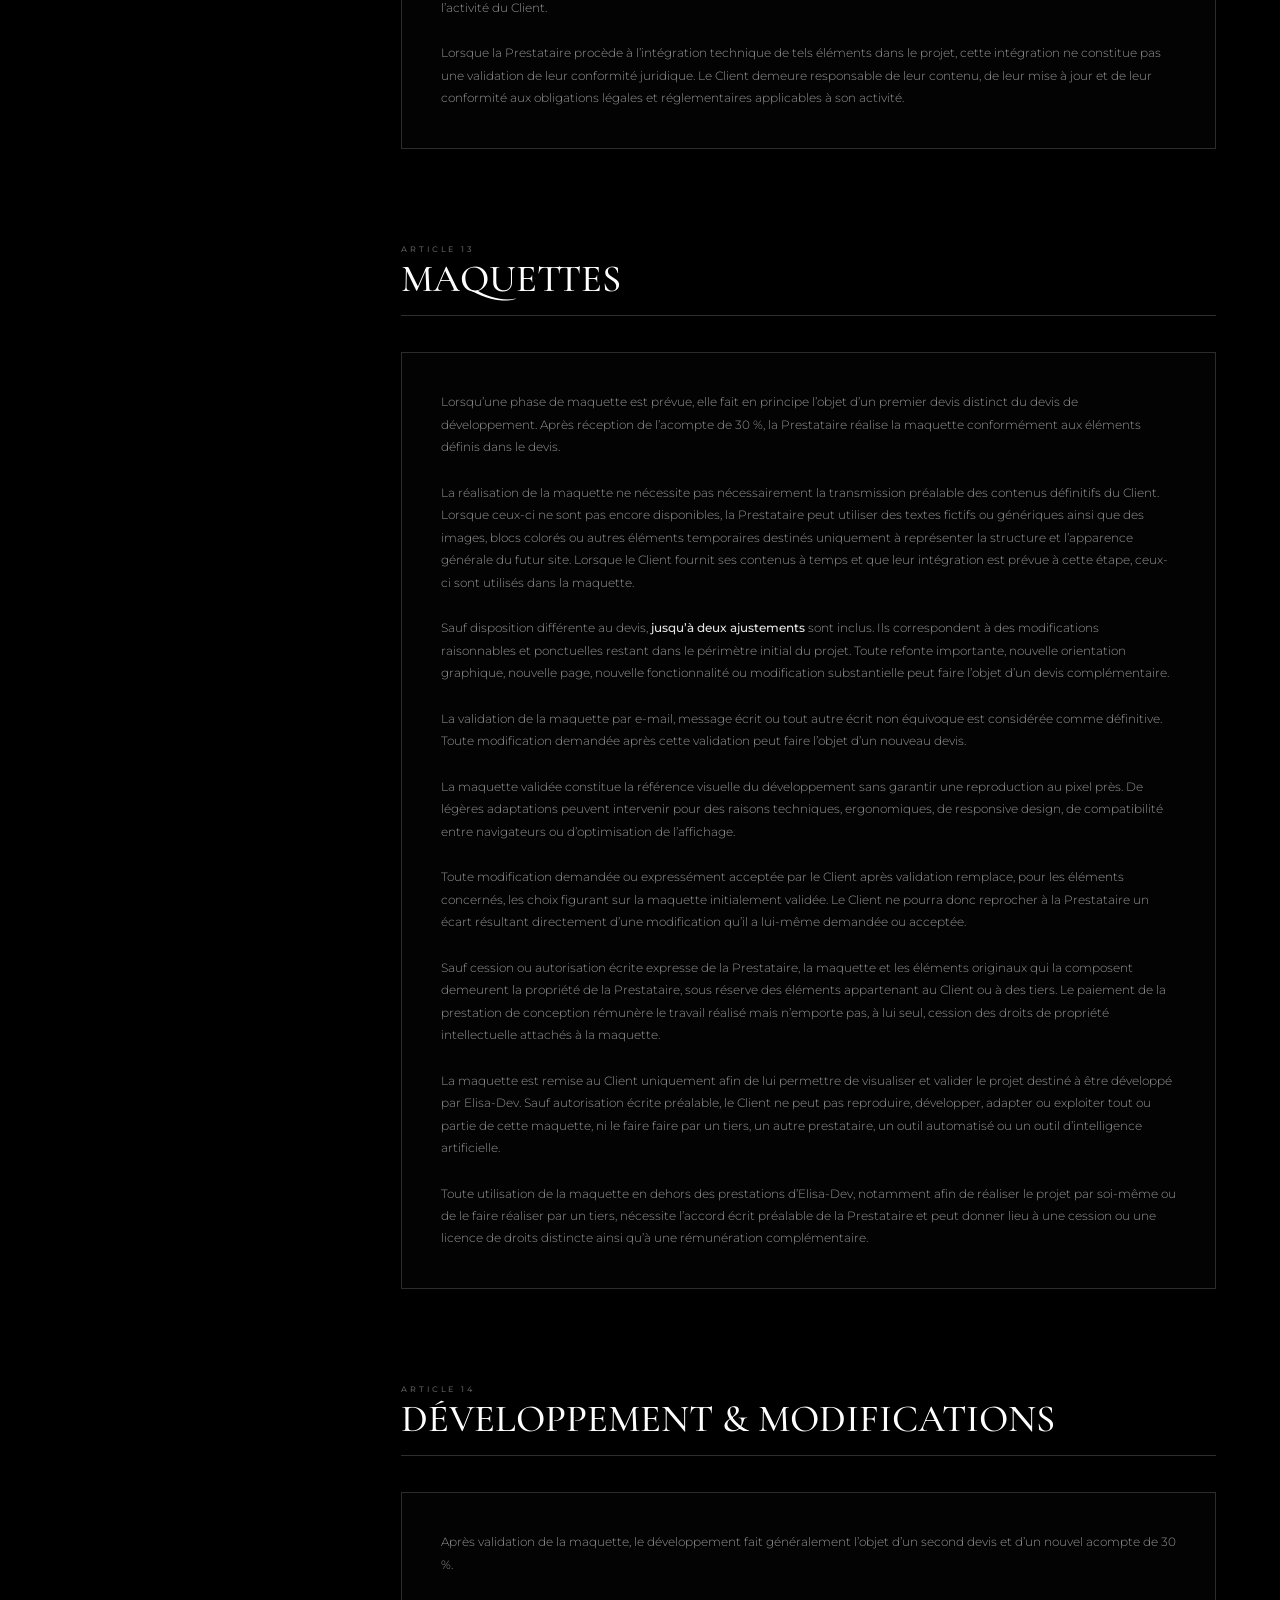
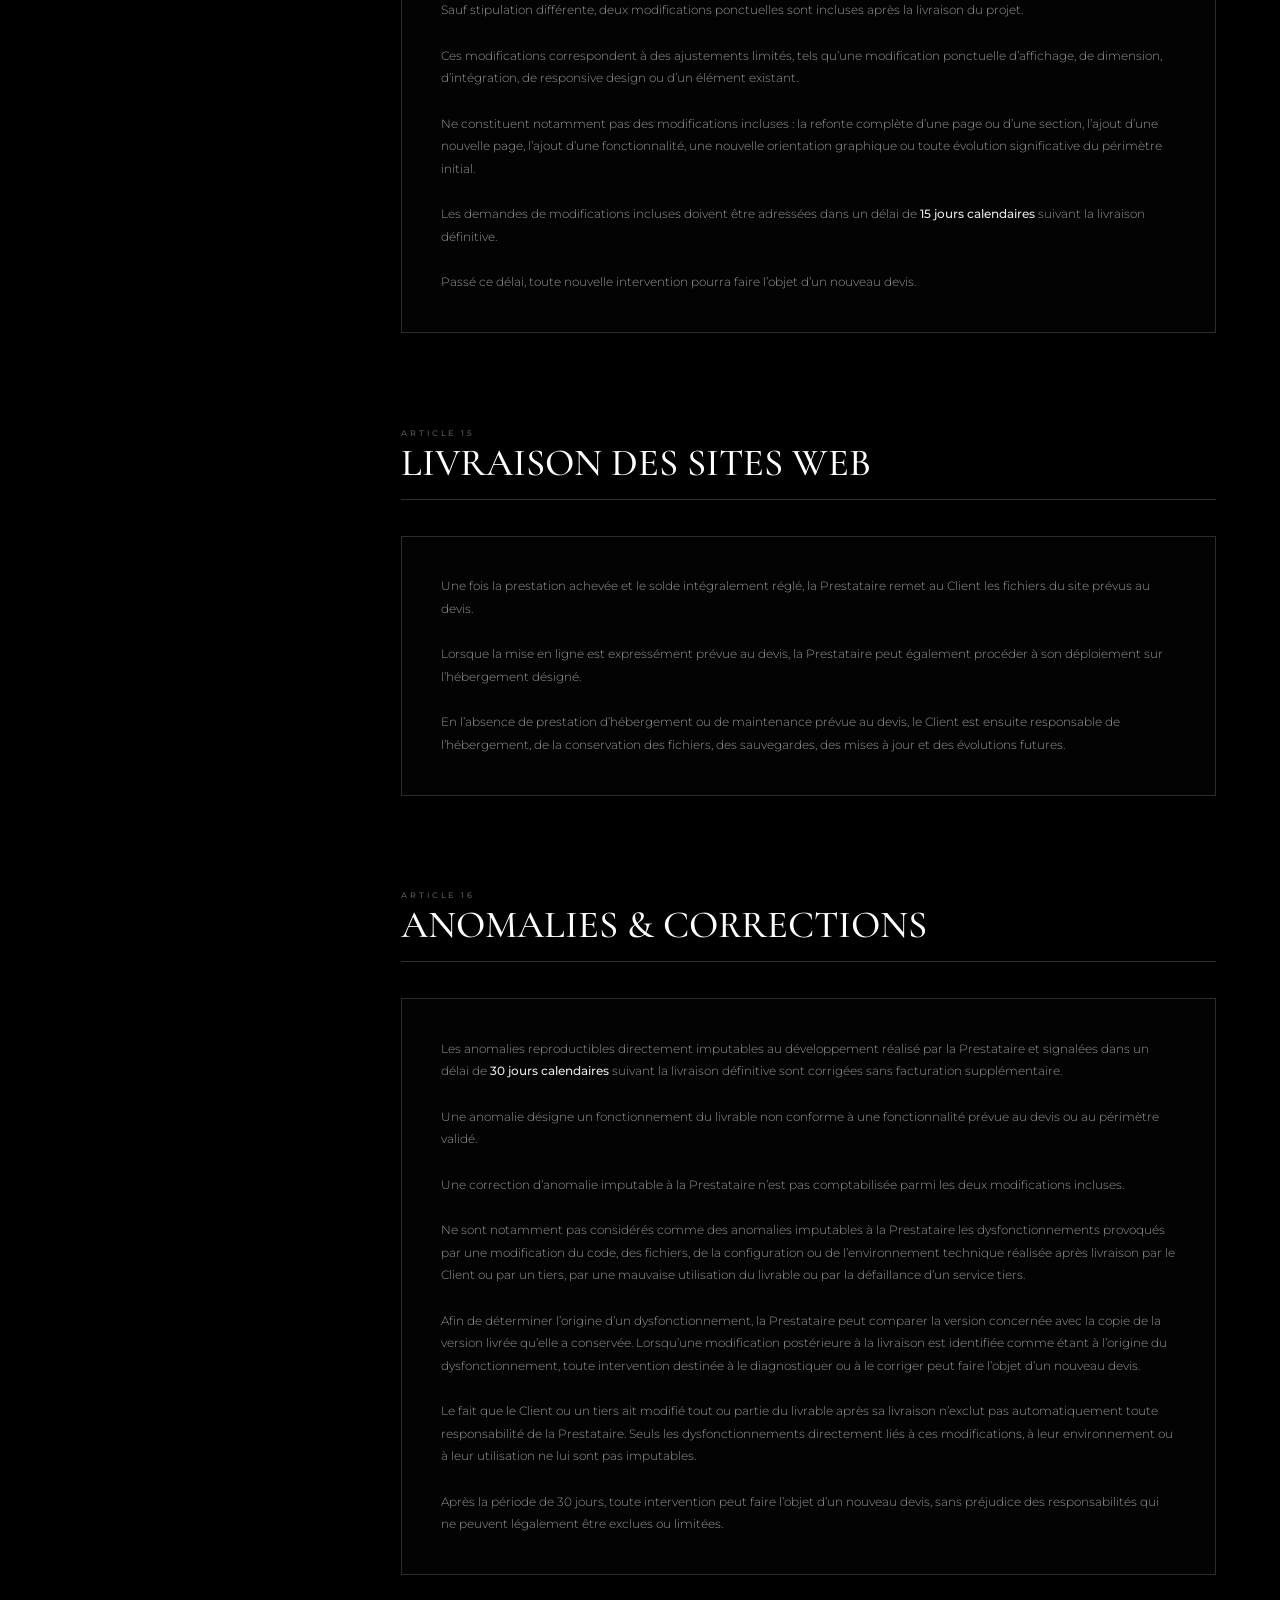
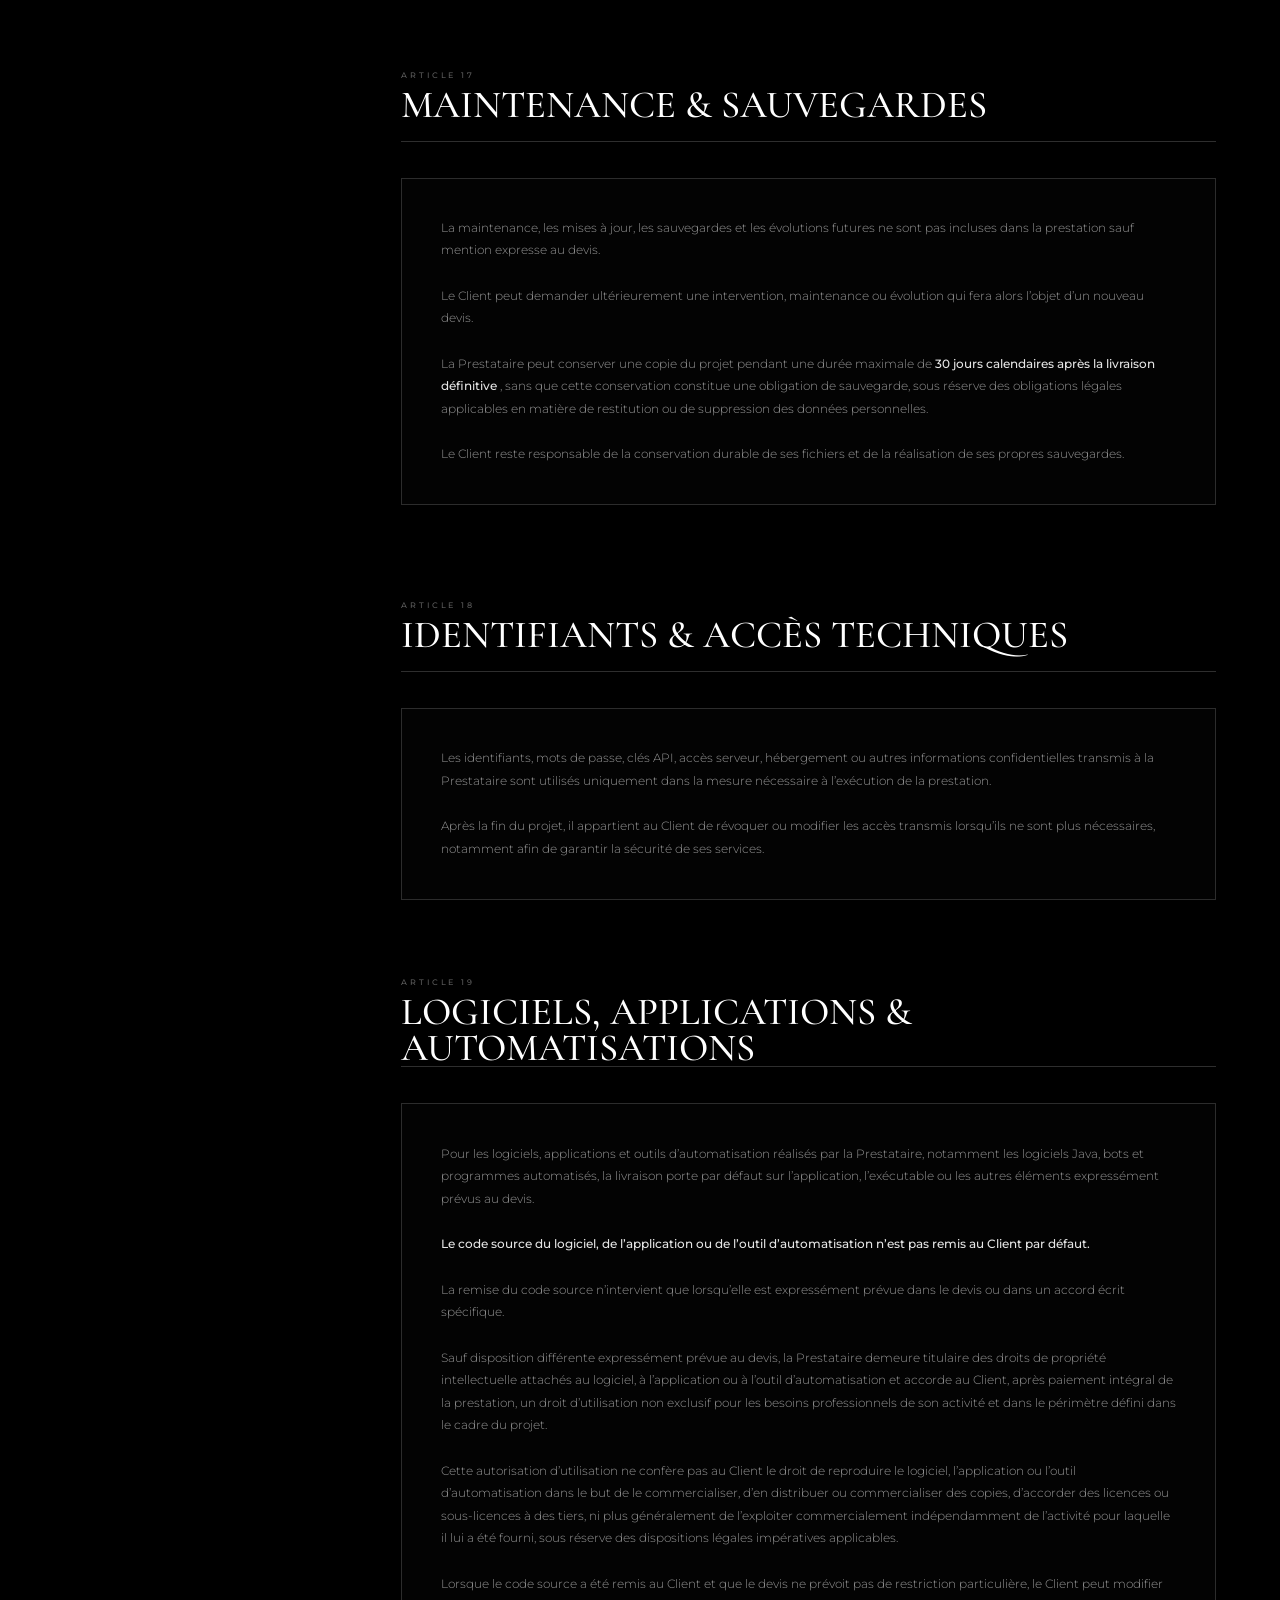
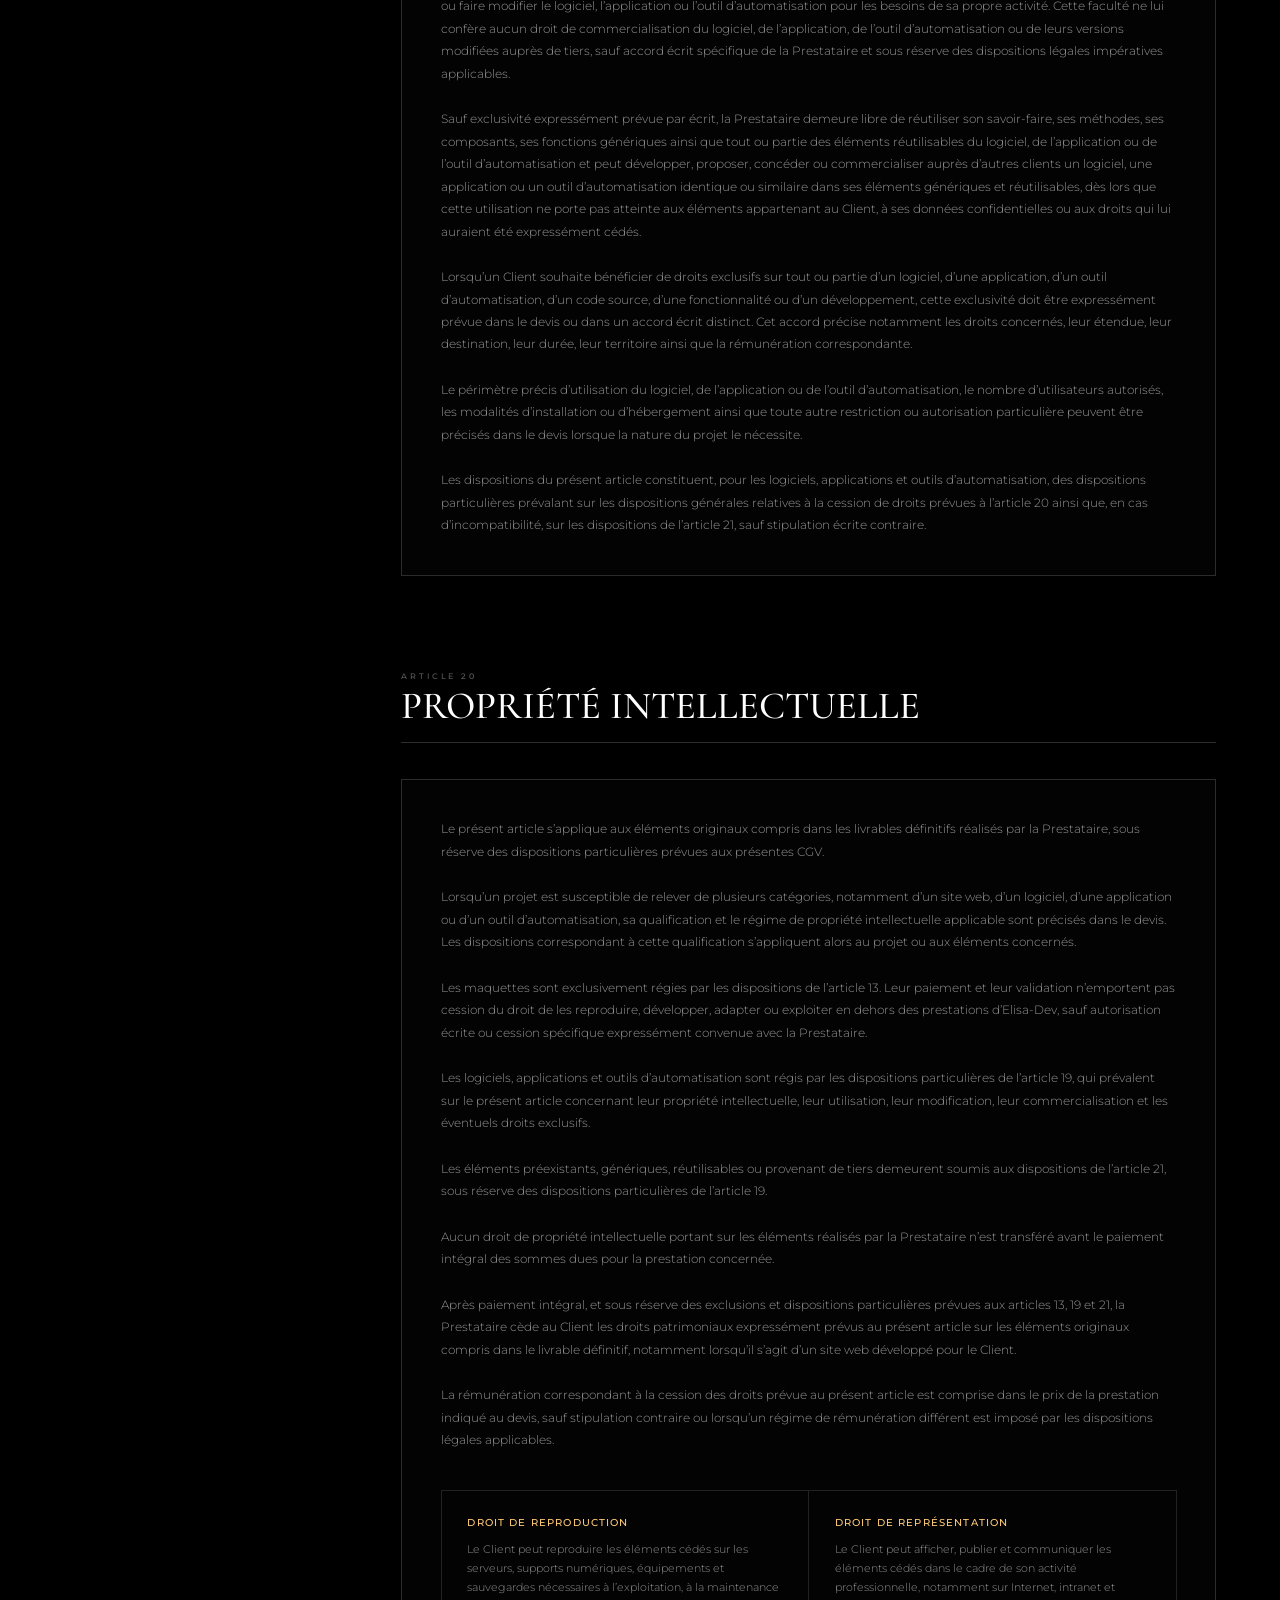
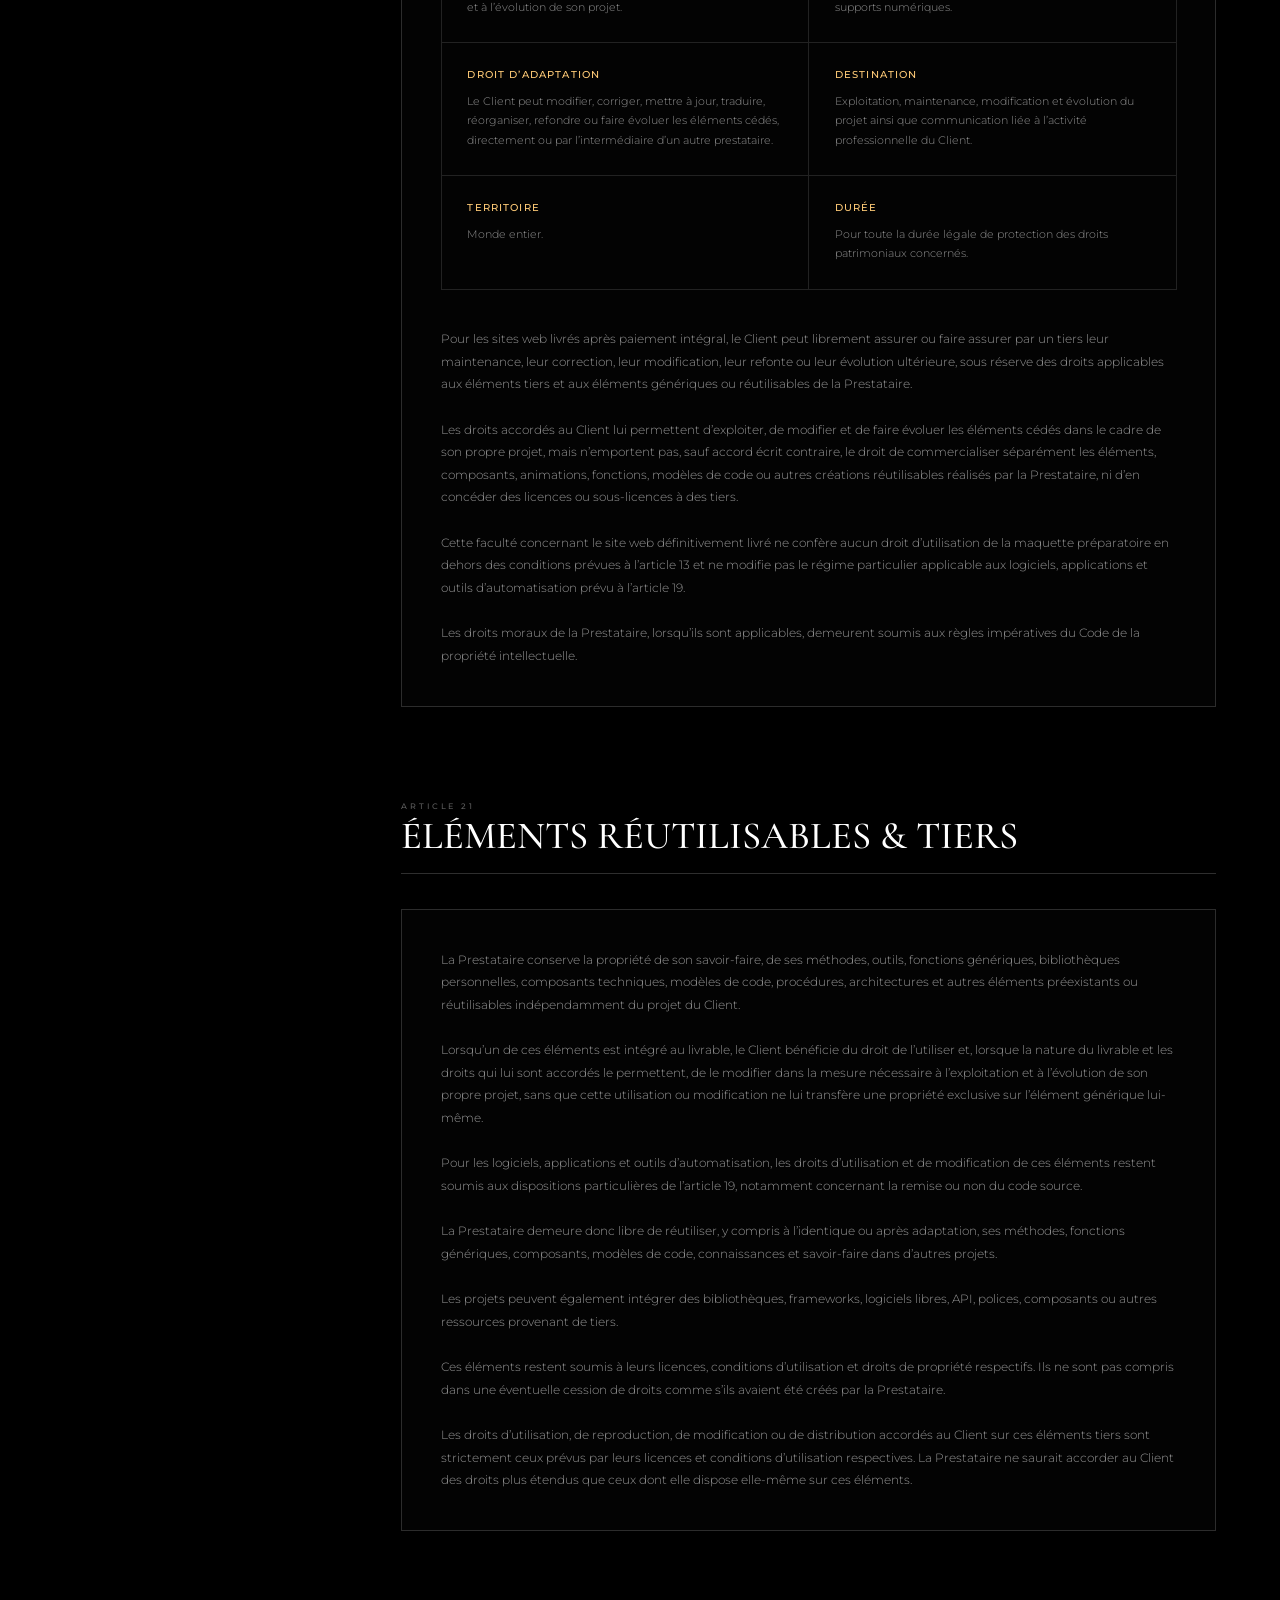
==== commit 8af7cdf5: "maj" ====
--- a/conditions-generales.html
+++ b/conditions-generales.html
@@ -7,6 +7,49 @@
 
     <title>Conditions générales de vente | Elisa-Dev</title>
 
+    <meta
+      name="description"
+      content="Consultez les conditions générales de vente d’Elisa-Dev applicables aux prestations de création de sites web, logiciels sur mesure, automatisations, maintenance et services numériques destinés aux professionnels."
+    />
+
+    <meta name="robots" content="noindex,follow" />
+
+    <link
+      rel="canonical"
+      href="https://www.elisa-dev.fr/conditions-generales.html"
+    />
+
+    <meta property="og:type" content="website" />
+    <meta property="og:locale" content="fr_FR" />
+    <meta property="og:site_name" content="Elisa-Dev" />
+
+    <meta
+      property="og:title"
+      content="Conditions générales de vente | Elisa-Dev"
+    />
+
+    <meta
+      property="og:description"
+      content="Conditions générales applicables aux prestations de création de sites web, logiciels, automatisations et services numériques proposés par Elisa-Dev."
+    />
+
+    <meta
+      property="og:url"
+      content="https://www.elisa-dev.fr/conditions-generales.html"
+    />
+
+    <meta name="twitter:card" content="summary" />
+
+    <meta
+      name="twitter:title"
+      content="Conditions générales de vente | Elisa-Dev"
+    />
+
+    <meta
+      name="twitter:description"
+      content="Conditions générales applicables aux prestations de création de sites web, logiciels, automatisations et services numériques proposés par Elisa-Dev."
+    />
+
     <link rel="icon" type="image/png" href="./img/faviconB.png" />
 
     <link
@@ -28,11 +71,6 @@
     <link rel="manifest" href="./manifest.webmanifest" />
 
     <meta name="theme-color" content="#000000" />
-
-    <meta
-      name="description"
-      content="Consultez les conditions générales de vente d’Elisa-Dev applicables aux prestations de création de sites web, logiciels sur mesure, automatisations, maintenance et services numériques destinés aux professionnels."
-    />
 
     <link rel="preconnect" href="https://fonts.googleapis.com" />
     <link rel="preconnect" href="https://fonts.gstatic.com" crossorigin />
--- a/css/styles.css
+++ b/css/styles.css
@@ -1,10 +1,9 @@
 /* =====================================================
    GÉNÉRAL
 ===================================================== */
-
 :root {
   --main-color:lightgrey;
-  --other-color:#ffcb77; 
+  --other-color:#ffcb77;
   --text-color:rgba(255,255,255,.7);
   --border-color:rgba(255,255,255,.3);
   --border:.1px solid var(--border-color);
@@ -22,7 +21,6 @@
 /* =====================================================
    SCROLL-BAR OPTION
 ===================================================== */
-
 html {
   scrollbar-width:thin;
   scrollbar-color:#373737 #111827;
@@ -39,7 +37,6 @@
 /* =====================================================
    BODY
 ===================================================== */
-
 html {
   width:100%;
   max-width:100%;
@@ -74,7 +71,6 @@
 /* =====================================================
    CONTENEUR DE SECTION AVEC TITRE
 ===================================================== */
-
 .section-with-title {
   position:relative;
   width:var(--w-container-size);
@@ -92,7 +88,6 @@
 /* =====================================================
    BOUTONS COMMUNS
 ===================================================== */
-
 .shared-button,
 .websites-showcase__button,
 .demo-animation-card__button {
@@ -199,44 +194,14 @@
   .demo-animation-card__button {
     min-height:42px;
     padding:0 7px;
-    font-size:clamp(7px,2.3vw,9px);
+    font-size:clamp(9px,2.5vw,10px);
     letter-spacing:.7px;
   }
 }
 
-@media screen and (max-width:700px) {
-  .shared-button,
-  .websites-showcase__button,
-  .demo-animation-card__button {
-    min-height:44px;
-    padding:0 clamp(8px,2.5vw,16px);
-    font-size:clamp(8px,2.3vw,11px);
-    letter-spacing:clamp(.8px,.3vw,1.5px);
-  }
-
-  .shared-button > svg,
-  .websites-showcase__button > svg,
-  .demo-animation-card__button > svg {
-    width:13px;
-    height:13px;
-  }
-}
-
-@media screen and (max-width:420px) {
-  .shared-button,
-  .websites-showcase__button,
-  .demo-animation-card__button {
-    min-height:42px;
-    padding:0 7px;
-    font-size:clamp(7px,2.3vw,9px);
-    letter-spacing:.7px;
-  }
-}
-
 /* =====================================================
    ICÔNES COMMUNES
 ===================================================== */
-
 .shared-icon {
   position:relative;
   width:clamp(32px,3.2vw,43px);
@@ -290,7 +255,6 @@
 /* =====================================================
    BOUTON RETOUR EN HAUT
 ===================================================== */
-
 .back-to-top {
   position:fixed;
   right:clamp(18px,2.2vw,34px);
@@ -365,7 +329,6 @@
 /* =====================================================
    TITRE DE SECTION
 ===================================================== */
-
 .section-title {
   position:absolute;
   top:0;
@@ -414,13 +377,12 @@
 /* =====================================================
    RESPONSIVE
 ===================================================== */
-
 @media screen and (max-width:900px) {
   .section-title {
     gap:12px;
   }
 
-  .section-title .h1__demo {
+  .section-title .h2__demo {
     font-size:clamp(16px,3.5vw,27px);
   }
 }
@@ -435,7 +397,7 @@
     gap:10px;
   }
 
-  .section-title .h1__demo {
+  .section-title .h2__demo {
     font-size:clamp(15px,5vw,22px);
   }
 }
@@ -445,7 +407,7 @@
     gap:7px;
   }
 
-  .section-title .h1__demo {
+  .section-title .h2__demo {
     font-size:clamp(13px,4.7vw,18px);
   }
 }
@@ -453,7 +415,6 @@
 /* =====================================================
    H3 COMMUNS
 ===================================================== */
-
 .shared-h3 {
   width:100%;
   margin:0;
@@ -481,7 +442,7 @@
 }
 
 @media screen and (max-width:650px) {
-  .shared-h3{
+  .shared-h3 {
     font-size:clamp(25px,8vw,52px);
     line-height:.94;
   }
--- a/css/headerFooterLegal.css
+++ b/css/headerFooterLegal.css
@@ -1,27 +1,22 @@
 /* =====================================================
    SCROLL PAGES LÉGALES
 ===================================================== */
-
 html {
   scroll-behavior:auto!important;
   overflow-anchor:none;
 }
-
 body {
   overflow-anchor:none;
 }
-
 /* =====================================================
    HEADER
 ===================================================== */
-
 .header,
 .header *,
 .header *::before,
 .header *::after {
   box-sizing:border-box;
 }
-
 .header {
   position:fixed;
   top:0;
@@ -38,29 +33,24 @@
   overflow:visible;
   z-index:9999;
 }
-
 /* =====================================================
    HEADER GAUCHE
 ===================================================== */
-
 .header__left {
   min-width:0;
   display:flex;
   align-items:center;
   flex-shrink:0;
 }
-
 .header__logo {
   position:relative;
   flex-shrink:0;
   z-index:5;
 }
-
 .header__logo a {
   display:block;
   cursor:pointer;
 }
-
 .header__logo img {
   display:block;
   width:auto;
@@ -68,7 +58,6 @@
   max-width:clamp(110px,15vw,180px);
   max-height:clamp(110px,15vw,180px);
 }
-
 .header__title {
   position:absolute;
   top:50%;
@@ -83,7 +72,6 @@
   pointer-events:none;
   z-index:1;
 }
-
 .header__neon-title {
   position:relative;
   display:inline-block;
@@ -96,17 +84,14 @@
   text-align:center;
   white-space:nowrap;
 }
-
 /* =====================================================
    HEADER NAVIGATION
 ===================================================== */
-
 .header__nav {
   position:relative;
   min-width:0;
   z-index:4;
 }
-
 .header__nav__menu {
   min-width:0;
   margin:0;
@@ -116,11 +101,9 @@
   gap:clamp(12px,1vw,15px);
   list-style:none;
 }
-
 .header__nav__menu__link {
   min-width:0;
 }
-
 .header__nav__menu__link a {
   position:relative;
   display:block;
@@ -133,7 +116,6 @@
   white-space:nowrap;
   cursor:pointer;
 }
-
 .header__nav__menu__link a::after {
   content:"";
   position:absolute;
@@ -144,18 +126,15 @@
   background:var(--other-color);
   transition:width 200ms ease-in-out;
 }
-
 .header__nav__menu__link a:hover::after,
 .header__nav__menu__link a.active::after {
   left:0;
   right:auto;
   width:100%;
 }
-
 /* =====================================================
    HEADER RÉSEAUX
 ===================================================== */
-
 .header__nav__menu__reseaux {
   position:relative;
   width:48px;
@@ -167,7 +146,6 @@
   flex-shrink:0;
   overflow:visible;
 }
-
 .header__nav__menu__reseaux::after {
   content:"";
   position:absolute;
@@ -176,7 +154,6 @@
   width:84px;
   height:18px;
 }
-
 .header__reseauxButton {
   width:48px;
   height:48px;
@@ -188,7 +165,6 @@
   background:transparent;
   cursor:pointer;
 }
-
 .header__img__reseaux {
   width:18px;
   height:18px;
@@ -198,7 +174,6 @@
   transform-origin:center;
   pointer-events:none;
 }
-
 .header__reseauxPopup {
   position:absolute;
   top:calc(100% + 15px);
@@ -218,7 +193,6 @@
   transition:opacity 180ms ease,transform 180ms ease,visibility 180ms ease;
   z-index:1000;
 }
-
 .header__reseauxPopup::before {
   content:"";
   position:absolute;
@@ -231,14 +205,12 @@
   border-left:1px solid var(--text-color);
   transform:translateX(50%) rotate(45deg);
 }
-
 .header__nav__menu__reseaux.is-open .header__reseauxPopup {
   opacity:1;
   visibility:visible;
   pointer-events:auto;
   transform:translate(50%,0);
 }
-
 @media (hover:hover) and (pointer:fine) {
   .header__nav__menu__reseaux:hover .header__reseauxPopup,
   .header__nav__menu__reseaux:focus-within .header__reseauxPopup {
@@ -248,7 +220,6 @@
     transform:translate(50%,0);
   }
 }
-
 .header__reseauxPopupLink {
   width:100%;
   min-height:40px;
@@ -264,142 +235,114 @@
   white-space:nowrap;
   transition:color 180ms ease,background-color 180ms ease;
 }
-
 .header__reseauxPopupLink:not(:last-child) {
   border-bottom:1px solid rgba(255,255,255,.1);
 }
-
 .header__reseauxPopupLink:hover {
   color:#fff;
   background:rgba(184,184,184,.08);
 }
-
 .header__reseauxPopupIcon {
   width:15px;
   height:15px;
   flex-shrink:0;
   color:currentColor;
 }
-
 .header__reseauxPopupIcon--instagram {
   fill:none;
   stroke:currentColor;
   stroke-width:1.7;
 }
-
 .header__reseauxPopupIcon--facebook,
 .header__reseauxPopupIcon--linkedin {
   fill:currentColor;
 }
-
 .header__reseauxIconDot {
   fill:currentColor;
   stroke:none;
 }
-
 /* =====================================================
    HEADER RESPONSIVE 1600PX
 ===================================================== */
-
 @media screen and (max-width:1600px) {
   .header__left {
     gap:clamp(14px,1.4vw,24px);
   }
-
   .header__title {
     position:static;
     max-width:none;
     transform:none;
     justify-content:flex-start;
   }
-
   .header__neon-title {
     font-size:clamp(11px,1.3vw,18px);
     letter-spacing:clamp(1.5px,.2vw,3px);
     text-align:left;
   }
-
   .header__nav__menu {
     gap:clamp(9px,1vw,14px);
   }
-
   .header__nav__menu__link a {
     font-size:clamp(13px,1.25vw,18px);
   }
 }
-
 /* =====================================================
    HEADER RESPONSIVE 900PX
 ===================================================== */
-
 @media screen and (max-width:900px) {
   .header {
     padding:0 18px;
   }
-
   .header__logo img {
     max-width:75px;
     max-height:75px;
   }
-
   .header__left {
     gap:12px;
   }
-
   .header__nav__menu {
     gap:8px;
   }
-
   .header__nav__menu__link a {
     font-size:clamp(11px,1.8vw,15px);
   }
-
   .header__nav__menu__reseaux {
     width:40px;
     height:40px;
     margin-left:-4px;
   }
-
   .header__reseauxButton {
     width:40px;
     height:40px;
   }
-
   .header__img__reseaux {
     width:15px;
     height:15px;
     transform:scale(2.2);
   }
 }
-
 /* =====================================================
    HEADER RESPONSIVE 600PX
 ===================================================== */
-
 @media screen and (max-width:600px) {
   .header {
     height:72px;
     padding:0 10px;
   }
-
   .header__left {
     position:relative;
     z-index:6;
   }
-
   .header__logo {
     z-index:6;
   }
-
   .header__logo img {
     max-width:62px;
     max-height:62px;
   }
-
   .header__title {
     display:none;
   }
-
   .header__nav {
     position:absolute;
     top:0;
@@ -408,7 +351,6 @@
     left:0;
     height:100%;
   }
-
   .header__nav__menu {
     position:relative;
     width:100%;
@@ -418,15 +360,12 @@
     flex-wrap:nowrap;
     gap:6px;
   }
-
   .header__nav__menu__link {
     flex:0 1 auto;
   }
-
   .header__nav__menu__link a {
     font-size:clamp(9px,2.5vw,12px);
   }
-
   .header__nav__menu__reseaux {
     position:absolute;
     top:50%;
@@ -437,18 +376,15 @@
     transform:translateY(-50%);
     z-index:7;
   }
-
   .header__reseauxButton {
     width:34px;
     height:34px;
   }
-
   .header__img__reseaux {
     width:18px;
     height:18px;
     transform:scale(2);
   }
-
   .header__reseauxPopup {
     top:calc(100% + 10px);
     right:0;
@@ -456,118 +392,143 @@
     padding:4px;
     transform:translateY(-8px);
   }
-
   .header__reseauxPopup::before {
     right:10px;
     transform:rotate(45deg);
   }
-
   .header__reseauxPopupLink {
     min-height:34px;
     padding:5px;
   }
-
   .header__reseauxPopupIcon {
     width:14px;
     height:14px;
   }
-
   .header__nav__menu__reseaux.is-open .header__reseauxPopup {
     transform:translateY(0);
   }
 }
-
 /* =====================================================
    HEADER RESPONSIVE 420PX
 ===================================================== */
-
 @media screen and (max-width:420px) {
   .header {
     padding:0 7px;
   }
-
   .header__logo img {
     max-width:52px;
     max-height:52px;
   }
-
   .header__nav__menu {
     padding:0 42px 0 62px;
     gap:3px;
   }
-
   .header__nav__menu__link a {
     font-size:clamp(8px,2.5vw,10px);
   }
-
   .header__nav__menu__reseaux {
     right:7px;
     width:30px;
     height:30px;
   }
-
   .header__reseauxButton {
     width:30px;
     height:30px;
   }
-
   .header__img__reseaux {
     width:12px;
     height:12px;
     transform:scale(1.8);
   }
-
   .header__reseauxPopup {
     width:40px;
     padding:4px;
   }
-
   .header__reseauxPopupLink {
     min-height:32px;
     padding:4px;
   }
-
   .header__reseauxPopupIcon {
     width:13px;
     height:13px;
   }
 }
-
 /* =====================================================
    HEADER RESPONSIVE 360PX
 ===================================================== */
-
 @media screen and (max-width:360px) {
+  .header {
+    height:88px;
+    padding:0 5px;
+  }
   .header__logo img {
-    max-width:46px;
-    max-height:46px;
-  }
-
+    max-width:70px;
+    max-height:70px;
+  }
   .header__nav__menu {
-    padding:0 38px 0 54px;
-    gap:5px;
-  }
-
+    display:grid;
+    grid-template-columns:repeat(6,minmax(0,1fr));
+    grid-template-rows:repeat(2,28px);
+    align-content:center;
+    align-items:center;
+    justify-content:stretch;
+    column-gap:2px;
+    row-gap:6px;
+    padding:0 38px 0 74px;
+  }
+  .header__nav__menu__link {
+    width:100%;
+    height:28px;
+    display:flex;
+    align-items:center;
+    justify-content:center;
+  }
+  .header__nav__menu__link:nth-child(1) {
+    grid-column:1 / 3;
+    grid-row:1;
+  }
+  .header__nav__menu__link:nth-child(2) {
+    grid-column:3 / 5;
+    grid-row:1;
+  }
+  .header__nav__menu__link:nth-child(3) {
+    grid-column:5 / 7;
+    grid-row:1;
+  }
+  .header__nav__menu__link:nth-child(4) {
+    grid-column:2 / 4;
+    grid-row:2;
+  }
+  .header__nav__menu__link:nth-child(5) {
+    grid-column:4 / 6;
+    grid-row:2;
+  }
   .header__nav__menu__link a {
-    font-size:8px;
-  }
-
+    width:100%;
+    min-height:28px;
+    display:flex;
+    align-items:center;
+    justify-content:center;
+    font-size:10px;
+    text-align:center;
+  }
+  .header__nav__menu__link:nth-child(4) a::after,
+  .header__nav__menu__link:nth-child(5) a::after {
+    display:none;
+  }
   .header__nav__menu__reseaux {
     right:5px;
-    width:28px;
-    height:28px;
-  }
-
+    width:30px;
+    height:30px;
+  }
   .header__reseauxButton {
-    width:28px;
-    height:28px;
-  }
-}
-
+    width:30px;
+    height:30px;
+  }
+}
 /* =====================================================
    FOOTER
 ===================================================== */
-
 .site-footer {
   --footer-bg:#050505;
   --footer-panel:#090909;
@@ -586,7 +547,6 @@
   font-family:"Montserrat",Arial,sans-serif;
   overflow:hidden;
 }
-
 .site-footer::before {
   content:"";
   position:absolute;
@@ -599,25 +559,21 @@
   transform:translateX(-50%);
   pointer-events:none;
 }
-
 .site-footer a {
   color:inherit;
   text-decoration:none;
 }
-
 .site-footer__desktop {
   width:min(1500px,92%);
   margin:0 auto;
   padding:clamp(55px,5vw,82px) 0 26px;
 }
-
 .site-footer__main {
   display:grid;
   grid-template-columns:1.12fr .9fr 1fr 1.18fr;
   align-items:start;
   gap:clamp(28px,3vw,56px);
 }
-
 .site-footer__brand {
   min-width:0;
   display:flex;
@@ -627,14 +583,12 @@
   text-align:center;
   transform:translateY(-30px);
 }
-
 .site-footer__logo-link {
   display:inline-flex;
   align-items:center;
   justify-content:center;
   border-radius:8px;
 }
-
 .site-footer__logo {
   width:clamp(160px,15vw,200px);
   height:auto;
@@ -642,7 +596,6 @@
   object-fit:contain;
   filter:drop-shadow(0 0 8px rgba(199,166,106,.18));
 }
-
 .site-footer__created-by {
   margin:22px 0 0;
   color:#a9a9a9;
@@ -650,7 +603,6 @@
   font-weight:500;
   letter-spacing:.34em;
 }
-
 .site-footer__name,
 .site-footer__mobile-name {
   margin:8px 0 0;
@@ -660,7 +612,6 @@
   font-weight:500;
   letter-spacing:.12em;
 }
-
 .site-footer__brand-line {
   width:40px;
   height:1px;
@@ -669,7 +620,6 @@
   background:var(--footer-gold);
   box-shadow:0 0 8px rgba(199,166,106,.28);
 }
-
 .site-footer__tagline {
   margin:0;
   color:#a8a8a8;
@@ -679,14 +629,12 @@
   line-height:1.7;
   text-align:center;
 }
-
 .site-footer__column {
   min-width:0;
   min-height:250px;
   padding-left:clamp(26px,2.7vw,46px);
   border-left:1px solid rgba(255,255,255,.14);
 }
-
 .site-footer__title {
   margin:0;
   color:#f4f1ec;
@@ -695,7 +643,6 @@
   font-weight:500;
   line-height:1.1;
 }
-
 .site-footer__title-line {
   width:32px;
   height:1px;
@@ -704,7 +651,6 @@
   background:var(--footer-gold);
   box-shadow:0 0 8px rgba(199,166,106,.28);
 }
-
 .site-footer__links {
   display:flex;
   flex-direction:column;
@@ -713,7 +659,6 @@
   padding:0;
   list-style:none;
 }
-
 .site-footer__links a {
   position:relative;
   display:inline-flex;
@@ -725,18 +670,15 @@
   line-height:1.45;
   transition:color 180ms ease,transform 180ms ease;
 }
-
 .site-footer__links a:hover {
   color:var(--footer-gold);
   transform:translateX(4px);
 }
-
 .site-footer__links a[aria-current="page"],
 .site-footer__mobile-links a[aria-current="page"] {
   color:#fff;
   font-weight:600;
 }
-
 .site-footer__links a:focus-visible,
 .site-footer__logo-link:focus-visible,
 .site-footer__socials a:focus-visible,
@@ -745,7 +687,6 @@
   outline:1px solid var(--footer-gold);
   outline-offset:4px;
 }
-
 .site-footer__contact-text {
   margin:0 0 26px;
   color:#999;
@@ -753,13 +694,11 @@
   font-weight:400;
   line-height:1.7;
 }
-
 .site-footer__contact-actions {
   display:flex;
   flex-direction:column;
   gap:10px;
 }
-
 .site-footer__contact-button {
   width:100%;
   min-height:56px;
@@ -777,38 +716,31 @@
   letter-spacing:.04em;
   transition:background 180ms ease,border-color 180ms ease,color 180ms ease,box-shadow 180ms ease;
 }
-
 .site-footer__contact-button svg {
   width:20px;
   height:20px;
   display:block;
 }
-
 .site-footer__contact-arrow {
   transition:transform 180ms ease;
 }
-
 .site-footer__contact-button:hover {
   background:rgba(199,166,106,.10);
   border-color:#dfc28d;
   color:#fff;
   box-shadow:0 0 20px rgba(199,166,106,.09);
 }
-
 .site-footer__contact-button:hover .site-footer__contact-arrow {
   transform:translateX(4px);
 }
-
 .site-footer__contact-button--phone {
   border-color:rgba(255,255,255,.18);
   color:#c9c3ba;
 }
-
 .site-footer__contact-button--phone:hover {
   border-color:rgba(199,166,106,.82);
   color:#fff;
 }
-
 .site-footer__bottom {
   min-height:82px;
   display:grid;
@@ -819,7 +751,6 @@
   padding-top:22px;
   border-top:1px solid rgba(255,255,255,.14);
 }
-
 .site-footer__copyright,
 .site-footer__signature {
   margin:0;
@@ -828,7 +759,6 @@
   font-weight:400;
   letter-spacing:.03em;
 }
-
 .site-footer__signature {
   display:flex;
   align-items:center;
@@ -836,18 +766,15 @@
   gap:12px;
   text-align:center;
 }
-
 .site-footer__signature span {
   color:var(--footer-gold);
 }
-
 .site-footer__socials {
   display:flex;
   align-items:center;
   justify-content:flex-end;
   gap:12px;
 }
-
 .site-footer__socials a {
   width:38px;
   height:38px;
@@ -860,140 +787,113 @@
   background:rgba(255,255,255,.015);
   transition:color 180ms ease,border-color 180ms ease,background 180ms ease,transform 180ms ease;
 }
-
 .site-footer__socials svg {
   width:19px;
   height:19px;
   display:block;
 }
-
 .site-footer__socials a:hover {
   color:var(--footer-gold);
   border-color:rgba(199,166,106,.55);
   background:rgba(199,166,106,.06);
   transform:translateY(-2px);
 }
-
 .site-footer__mobile {
   display:none;
 }
-
 /* =====================================================
    FOOTER TABLETTE
 ===================================================== */
-
 @media screen and (max-width:1100px) and (min-width:701px) {
   .site-footer__desktop {
     width:min(920px,90%);
     padding:55px 0 24px;
   }
-
   .site-footer__main {
     grid-template-columns:1fr 1fr;
     gap:42px 52px;
   }
-
   .site-footer__brand {
     min-height:250px;
     justify-content:center;
     padding:0 26px 0 0;
     transform:none;
   }
-
   .site-footer__column {
     min-height:250px;
     padding-left:34px;
   }
-
   .site-footer__column:nth-child(3) {
     padding-left:0;
     border-left:0;
   }
-
   .site-footer__column:nth-child(4) {
     border-left:1px solid rgba(255,255,255,.14);
   }
-
   .site-footer__logo {
     width:125px;
   }
-
   .site-footer__title {
     font-size:29px;
   }
-
   .site-footer__links a {
     font-size:13px;
   }
-
   .site-footer__contact-actions {
     max-width:340px;
   }
-
   .site-footer__bottom {
     grid-template-columns:1fr 1fr;
     row-gap:18px;
     margin-top:40px;
   }
-
   .site-footer__copyright {
     grid-column:1;
     grid-row:1;
   }
-
   .site-footer__signature {
     grid-column:1/-1;
     grid-row:2;
     justify-content:flex-start;
   }
-
   .site-footer__socials {
     grid-column:2;
     grid-row:1;
   }
 }
-
 /* =====================================================
    FOOTER TÉLÉPHONE
 ===================================================== */
-
 @media screen and (max-width:700px) {
   .site-footer {
     margin-top:70px;
   }
-
   .site-footer::before {
     width:58vw;
   }
-
   .site-footer__desktop {
     display:none;
   }
-
   .site-footer__mobile {
     width:min(100% - 34px,520px);
     display:block;
     margin:0 auto;
     padding:46px 0 24px;
   }
-
   .site-footer__mobile-brand {
     display:flex;
     flex-direction:column;
     align-items:center;
     text-align:center;
   }
-
   .site-footer__logo {
     width:92px;
   }
-
   .site-footer__mobile-name {
     margin-top:14px;
     font-size:27px;
     letter-spacing:.11em;
   }
-
   .site-footer__mobile-job {
     margin:5px 0 0;
     color:#9c9c9c;
@@ -1001,36 +901,29 @@
     font-weight:500;
     letter-spacing:.24em;
   }
-
   .site-footer__mobile .site-footer__tagline {
     color:var(--footer-gold);
     font-size:8px;
   }
-
   .site-footer__mobile .site-footer__brand-line {
     margin:17px auto;
   }
-
   .site-footer__mobile .site-footer__socials {
     justify-content:center;
     gap:14px;
     margin-top:23px;
   }
-
   .site-footer__mobile .site-footer__socials a {
     width:42px;
     height:42px;
   }
-
   .site-footer__accordions {
     margin-top:38px;
     border-top:1px solid rgba(255,255,255,.16);
   }
-
   .site-footer__accordion {
     border-bottom:1px solid rgba(255,255,255,.16);
   }
-
   .site-footer__accordion summary {
     position:relative;
     min-height:64px;
@@ -1045,11 +938,9 @@
     list-style:none;
     user-select:none;
   }
-
   .site-footer__accordion summary::-webkit-details-marker {
     display:none;
   }
-
   .site-footer__accordion summary::after {
     content:"";
     position:absolute;
@@ -1062,12 +953,10 @@
     transform:translateY(-65%) rotate(45deg);
     transition:transform 180ms ease,border-color 180ms ease;
   }
-
   .site-footer__accordion[open] summary::after {
     border-color:var(--footer-gold);
     transform:translateY(-30%) rotate(225deg);
   }
-
   .site-footer__mobile-links {
     display:flex;
     flex-direction:column;
@@ -1076,7 +965,6 @@
     padding:0 2px 22px;
     list-style:none;
   }
-
   .site-footer__mobile-links a {
     display:block;
     color:#9f9f9f;
@@ -1084,17 +972,14 @@
     line-height:1.45;
     transition:color 180ms ease;
   }
-
   .site-footer__mobile-links a:hover {
     color:var(--footer-gold);
   }
-
   .site-footer__mobile-contact {
     margin-top:30px;
     padding:0 2px 30px;
     border-bottom:1px solid rgba(255,255,255,.16);
   }
-
   .site-footer__mobile-contact-title {
     margin:0;
     color:#eeeae4;
@@ -1102,7 +987,6 @@
     font-size:24px;
     font-weight:500;
   }
-
   .site-footer__mobile-contact-line {
     width:30px;
     height:1px;
@@ -1110,23 +994,19 @@
     margin:12px 0 20px;
     background:var(--footer-gold);
   }
-
   .site-footer__mobile-contact p {
     margin:0 0 19px;
     color:#999;
     font-size:12px;
     line-height:1.65;
   }
-
   .site-footer__mobile .site-footer__contact-actions {
     gap:9px;
   }
-
   .site-footer__mobile .site-footer__contact-button {
     min-height:52px;
     font-size:11px;
   }
-
   .site-footer__mobile-bottom {
     display:flex;
     flex-direction:column;
@@ -1135,14 +1015,12 @@
     padding-top:27px;
     text-align:center;
   }
-
   .site-footer__mobile-bottom > p {
     margin:0;
     color:#858585;
     font-size:10px;
     line-height:1.55;
   }
-
   .site-footer__mobile-created {
     display:flex;
     align-items:center;
@@ -1151,55 +1029,44 @@
     color:#888;
     font-size:9px;
   }
-
   .site-footer__mobile-created img {
     width:37px;
     height:auto;
     display:block;
   }
 }
-
 /* =====================================================
    FOOTER PETITS TÉLÉPHONES
 ===================================================== */
-
 @media screen and (max-width:420px) {
   .site-footer__mobile {
     width:calc(100% - 28px);
     padding-top:40px;
   }
-
   .site-footer__logo {
     width:84px;
   }
-
   .site-footer__mobile-name {
     font-size:24px;
   }
-
   .site-footer__mobile-job {
-    font-size:7px;
+    font-size:8px;
     letter-spacing:.20em;
   }
-
   .site-footer__accordion summary {
     min-height:60px;
     font-size:22px;
   }
-
   .site-footer__mobile-contact-title {
     font-size:22px;
   }
-
   .site-footer__contact-button {
     padding:0 14px;
   }
 }
-
 /* =====================================================
    RÉDUCTION DES ANIMATIONS
 ===================================================== */
-
 @media (prefers-reduced-motion:reduce) {
   .site-footer *,
   .site-footer *::before,
--- a/css/conditions-generales.css
+++ b/css/conditions-generales.css
@@ -468,7 +468,7 @@
   margin:0;
   color:#fff;
   font-family:"Cormorant Garamond",Georgia,serif;
-  font-size:clamp(42px,4vw,68px);
+  font-size:clamp(30px,4vw,45px);
   font-weight:500;
   line-height:.88;
   text-transform:uppercase;
@@ -606,7 +606,7 @@
   }
 
   .terms-section__eyebrow {
-    font-size:7px;
+    font-size:8px;
     letter-spacing:.26em;
   }
 
@@ -631,7 +631,7 @@
   }
 
   .terms-info strong {
-    font-size:7px;
+    font-size:8px;
   }
 
   .terms-info span {
@@ -659,7 +659,7 @@
   }
 
   .terms-version span {
-    font-size:7px;
+    font-size:8px;
   }
 
   .terms-form {
@@ -677,7 +677,7 @@
   }
 
   .terms-contact__content h2 {
-    font-size:clamp(37px,11vw,52px);
+     font-size:clamp(30px,4vw,45px);
   }
 
   .terms-contact__content > p:last-child {
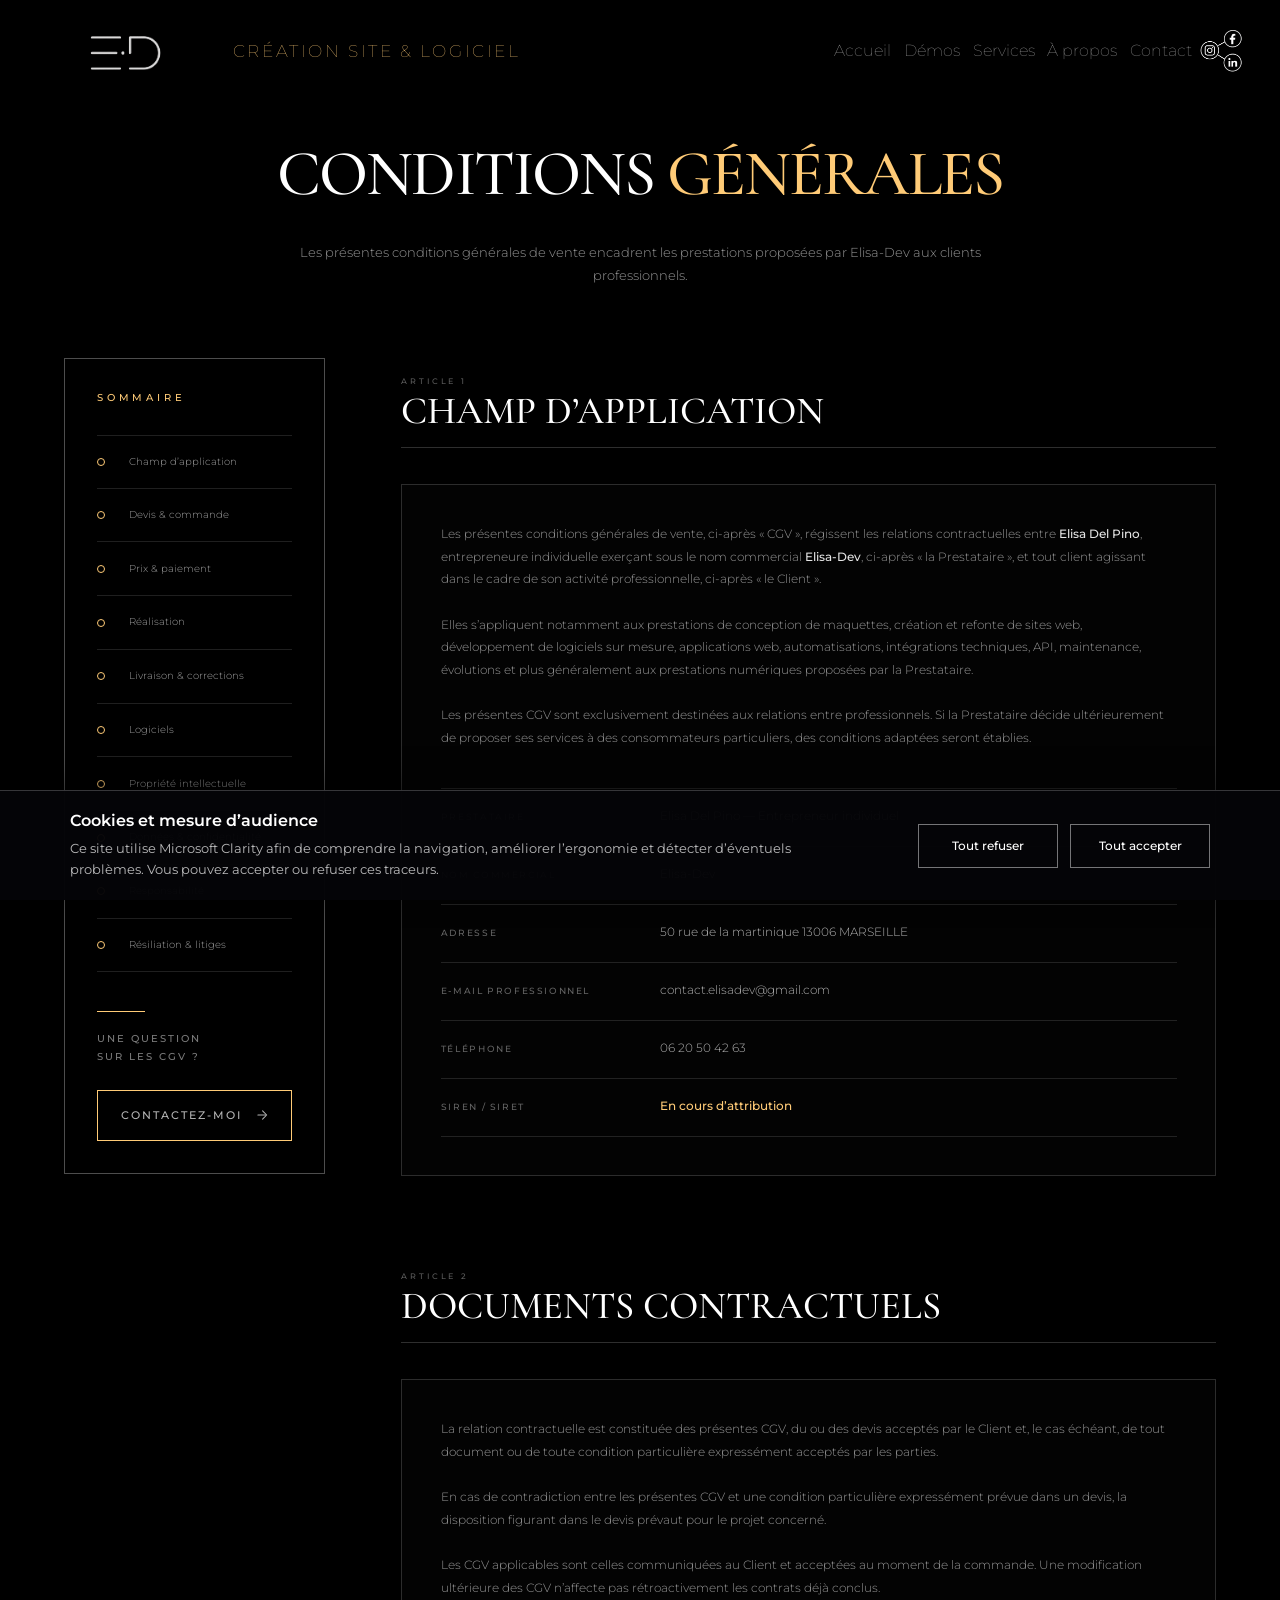
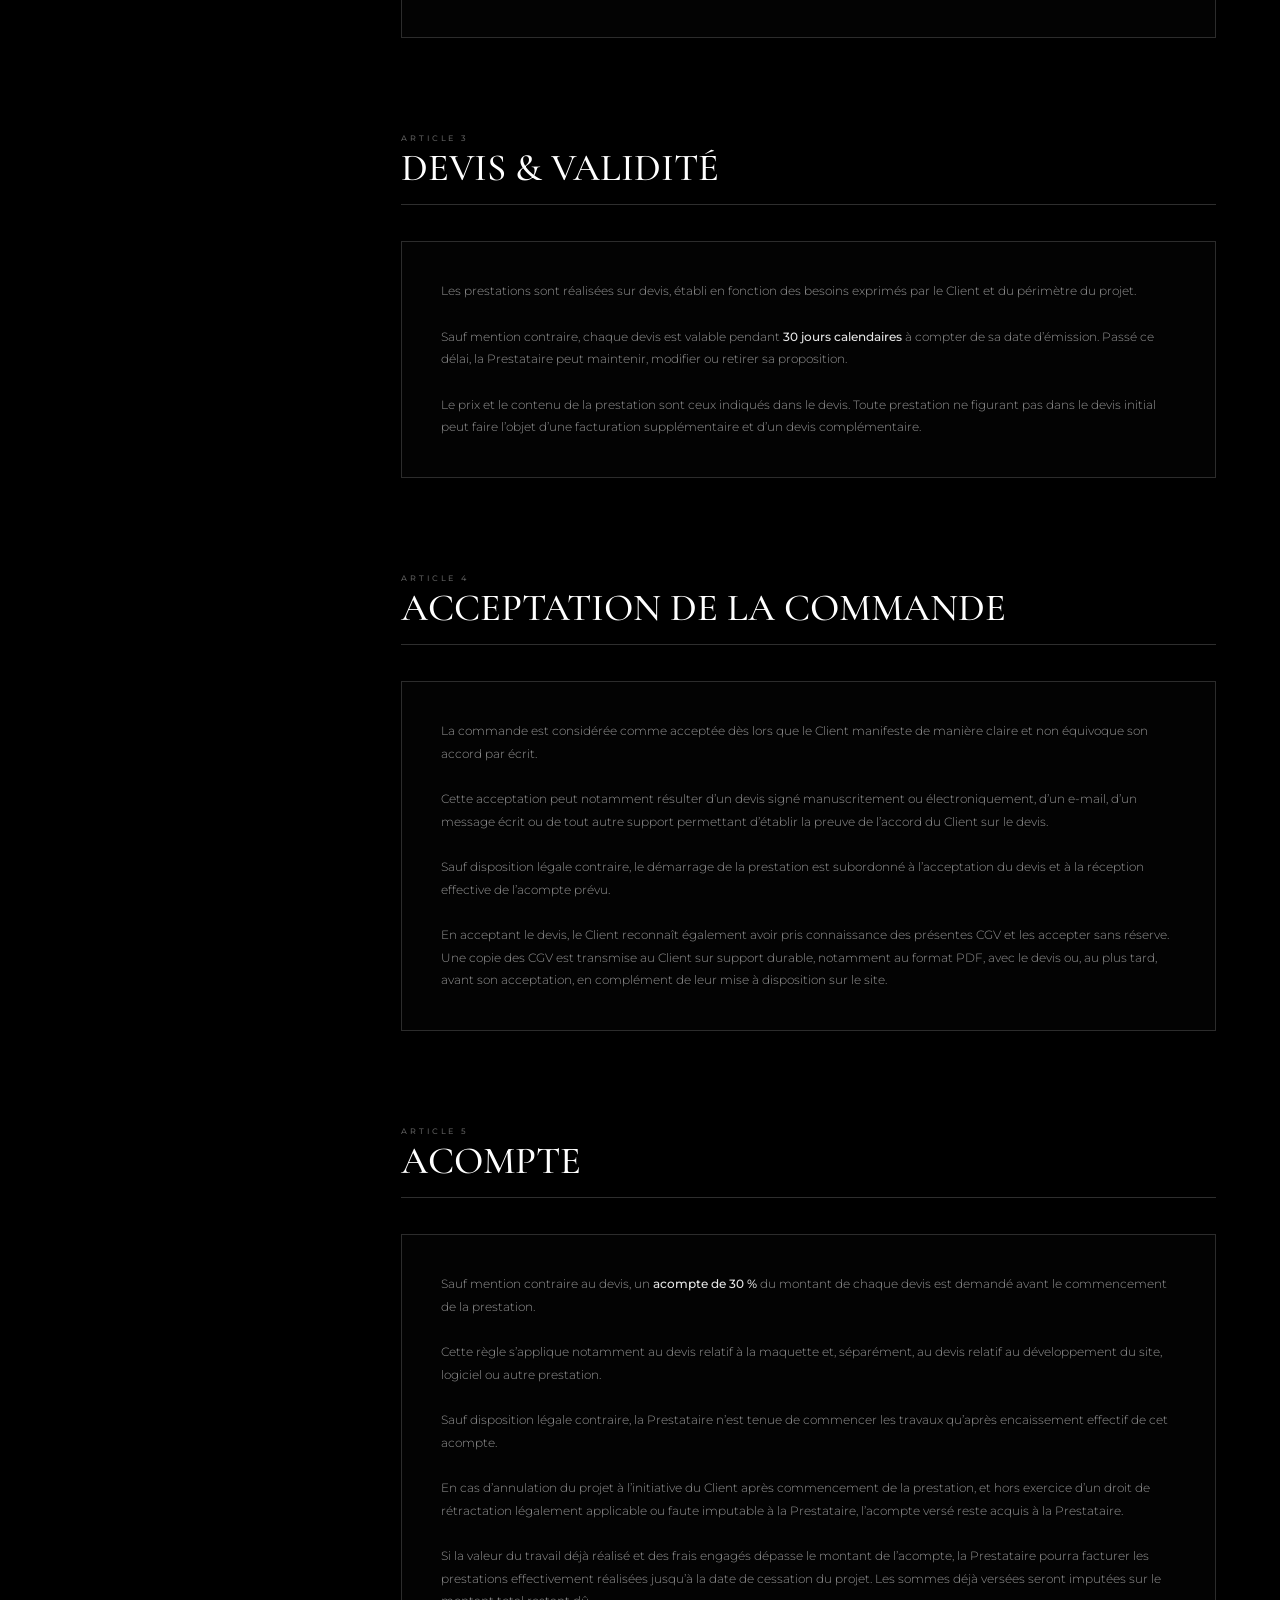
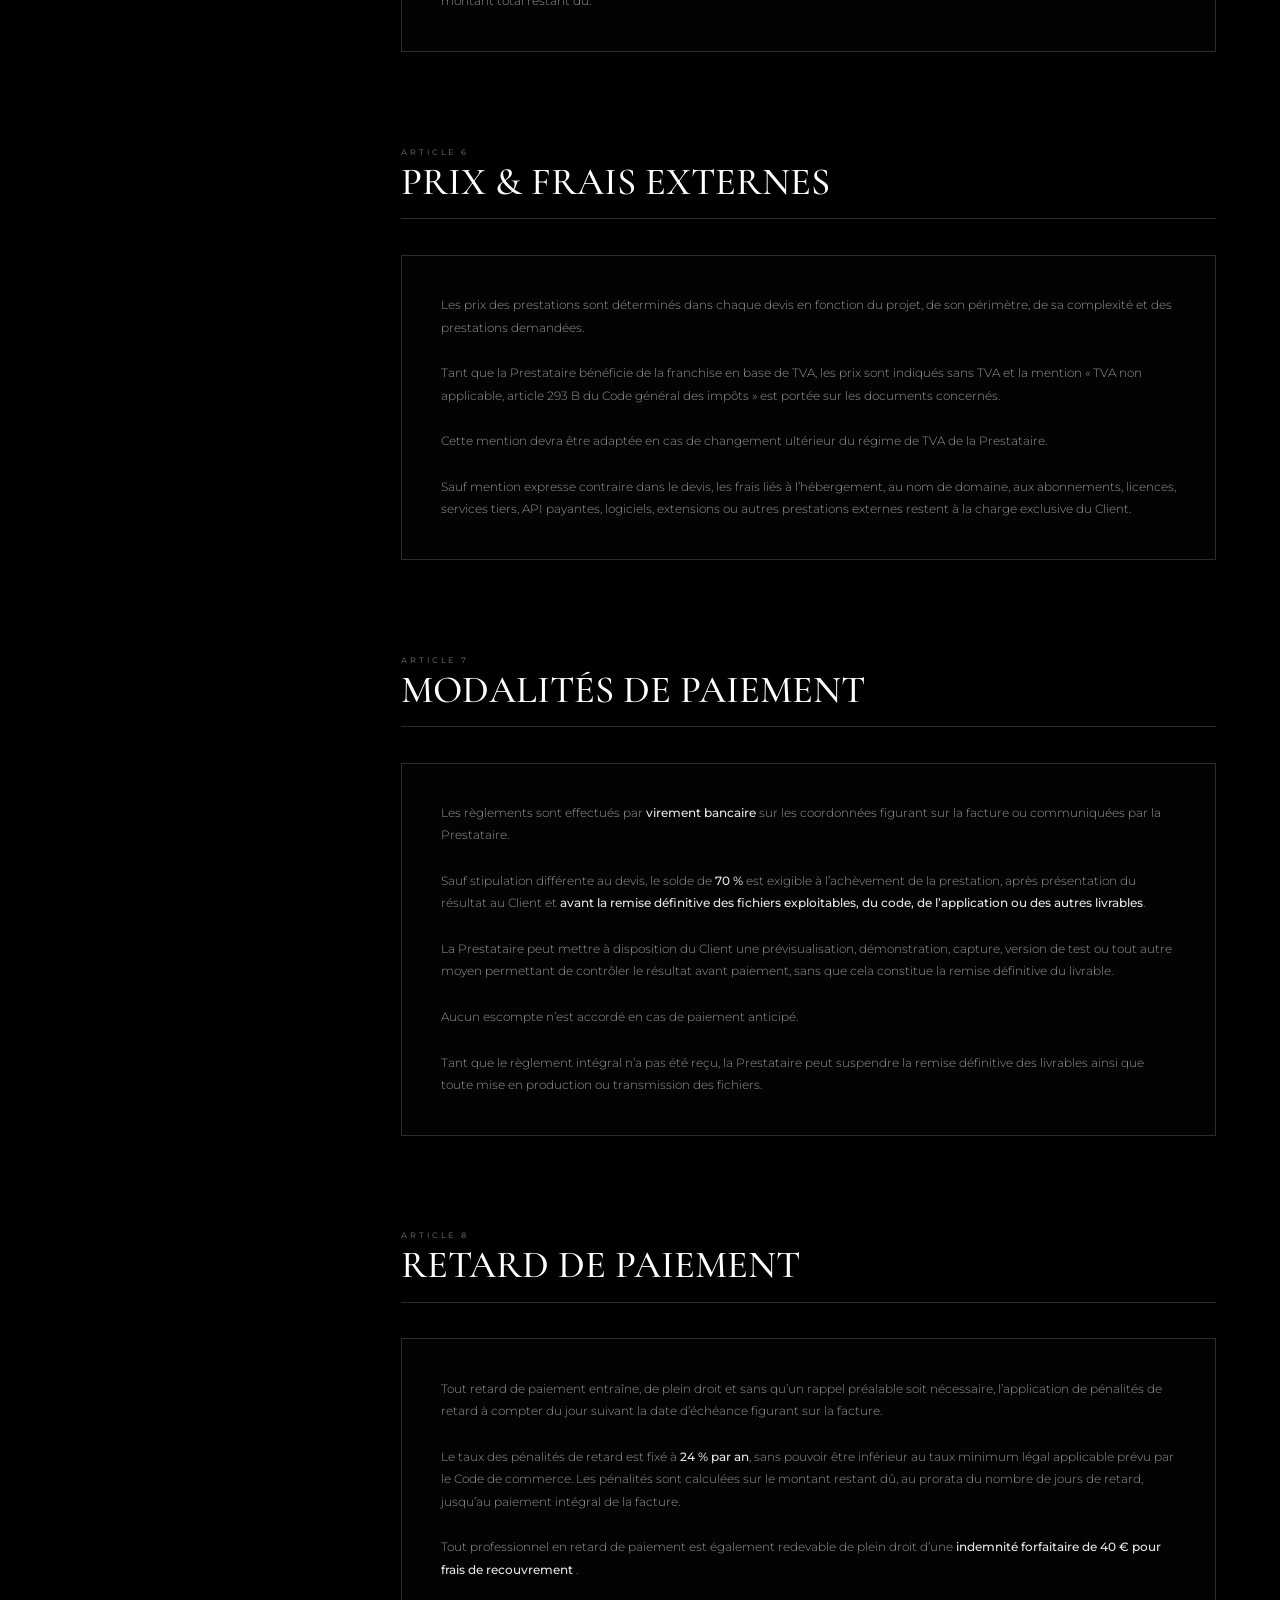
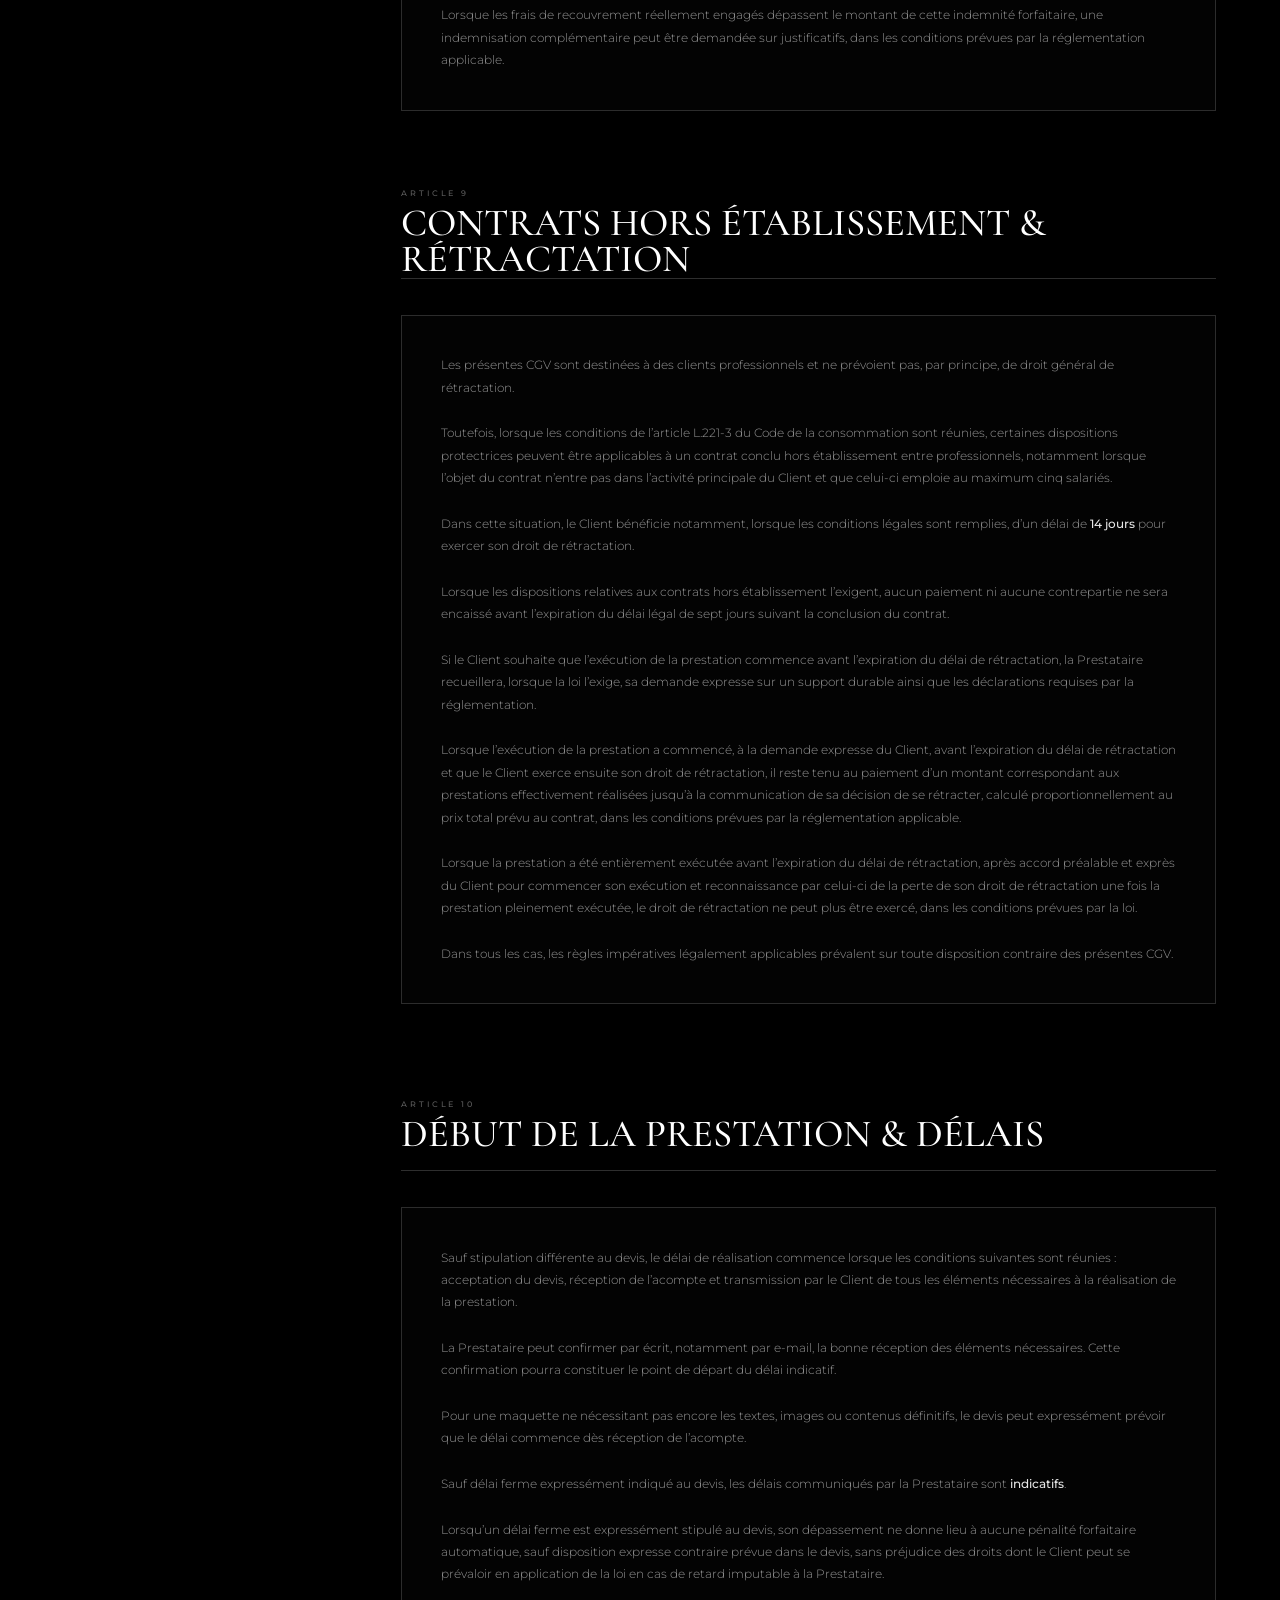
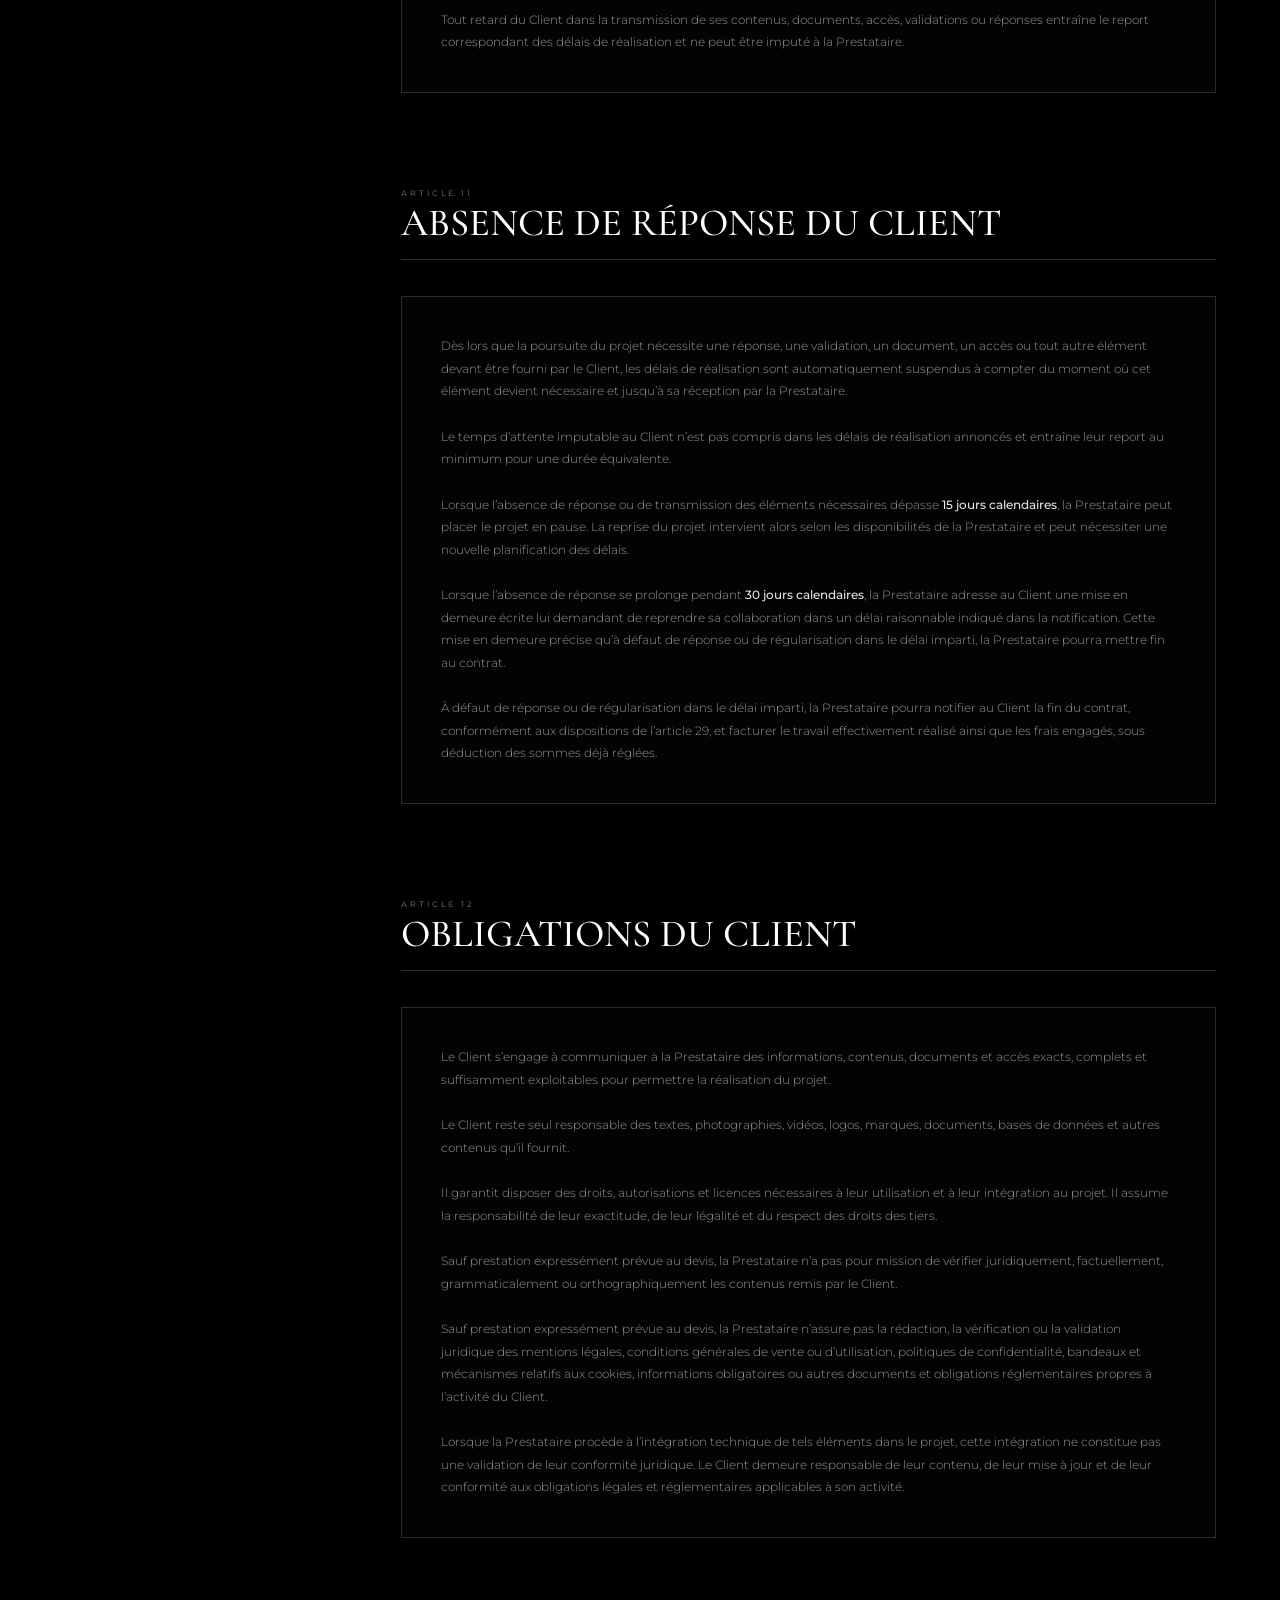
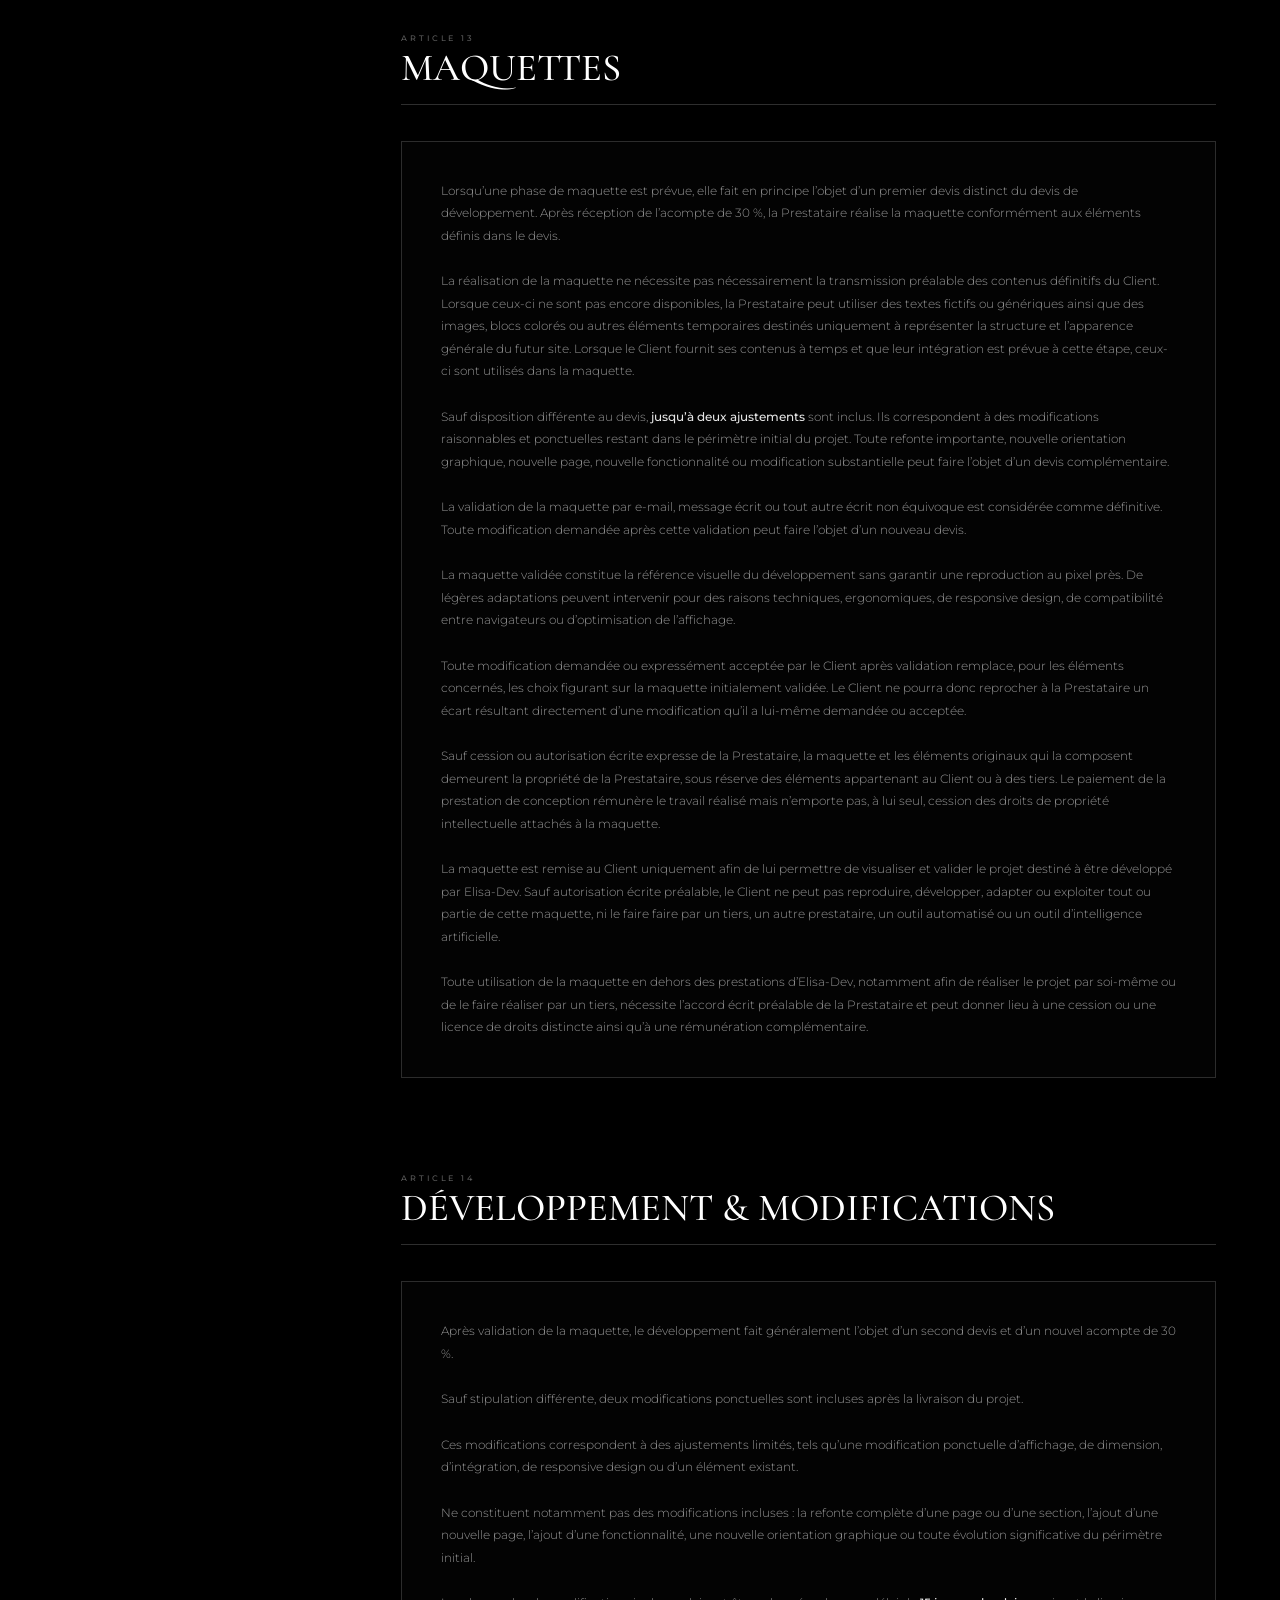
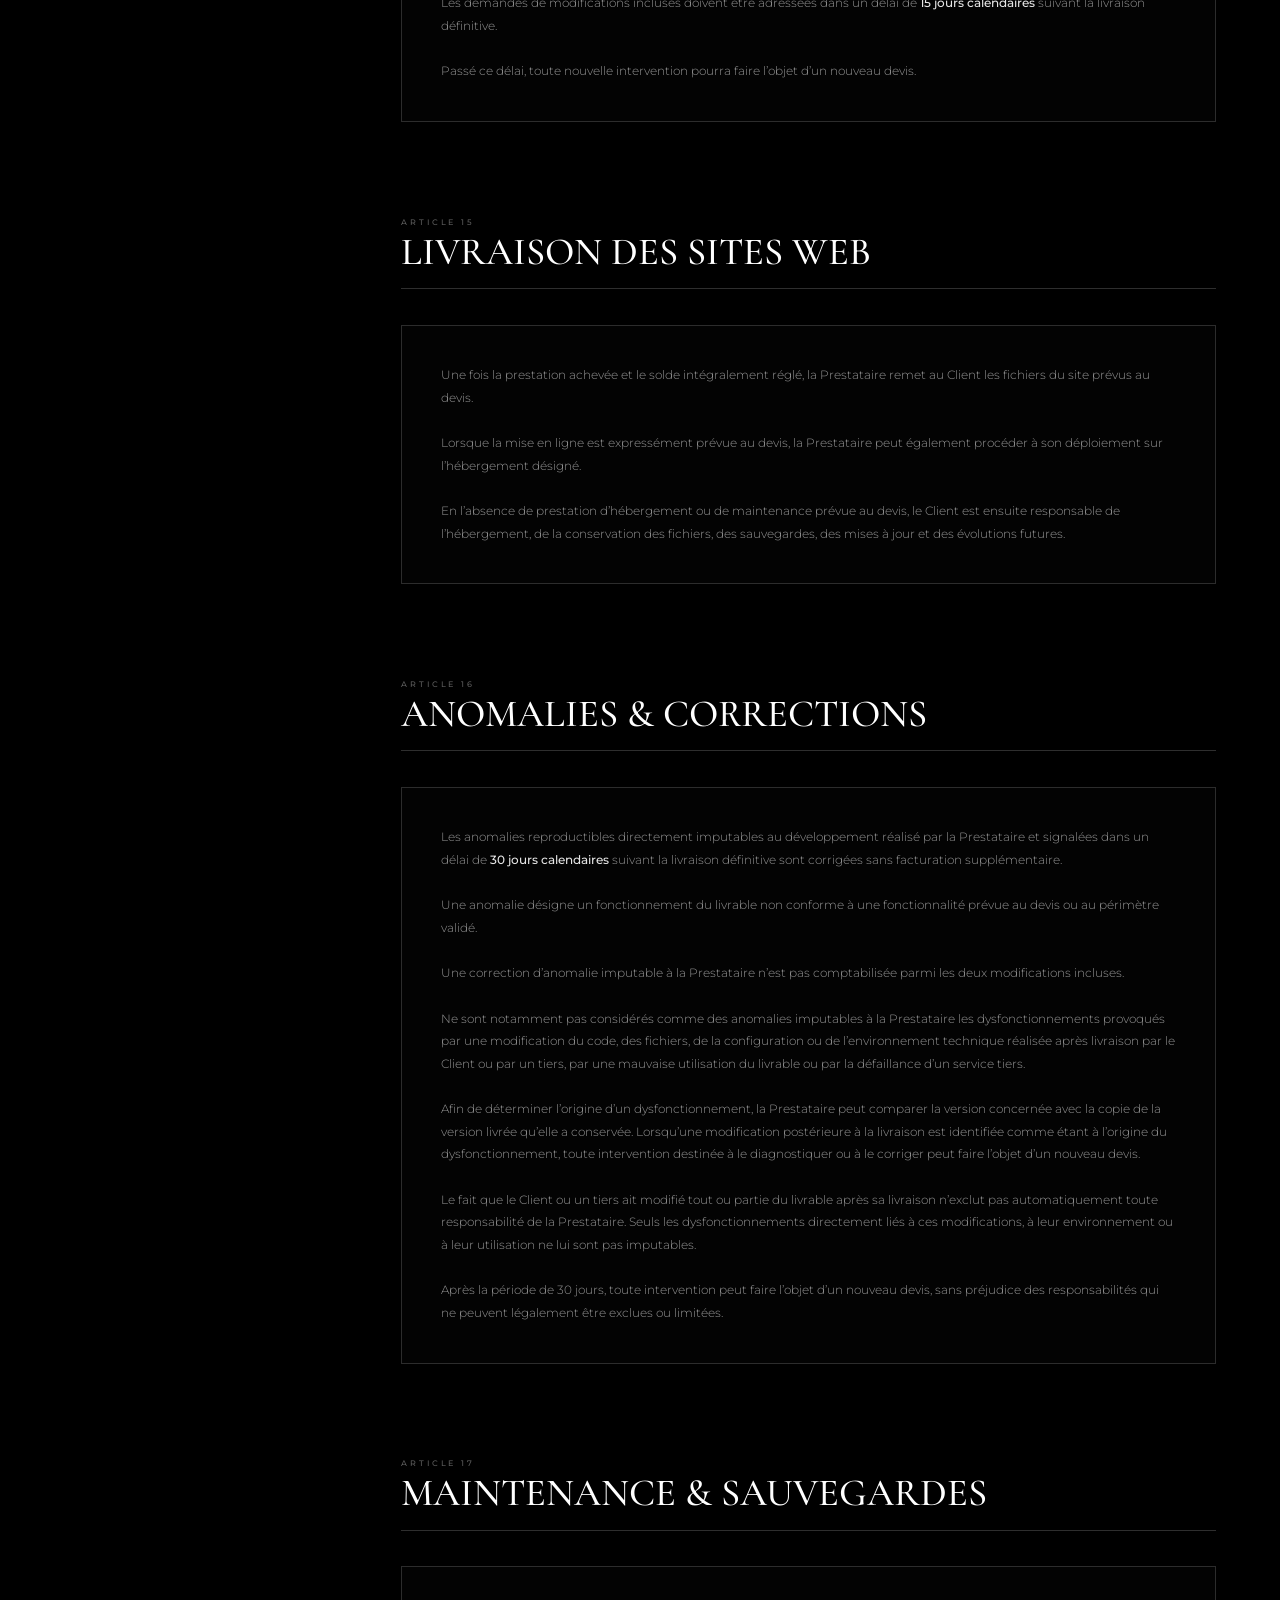
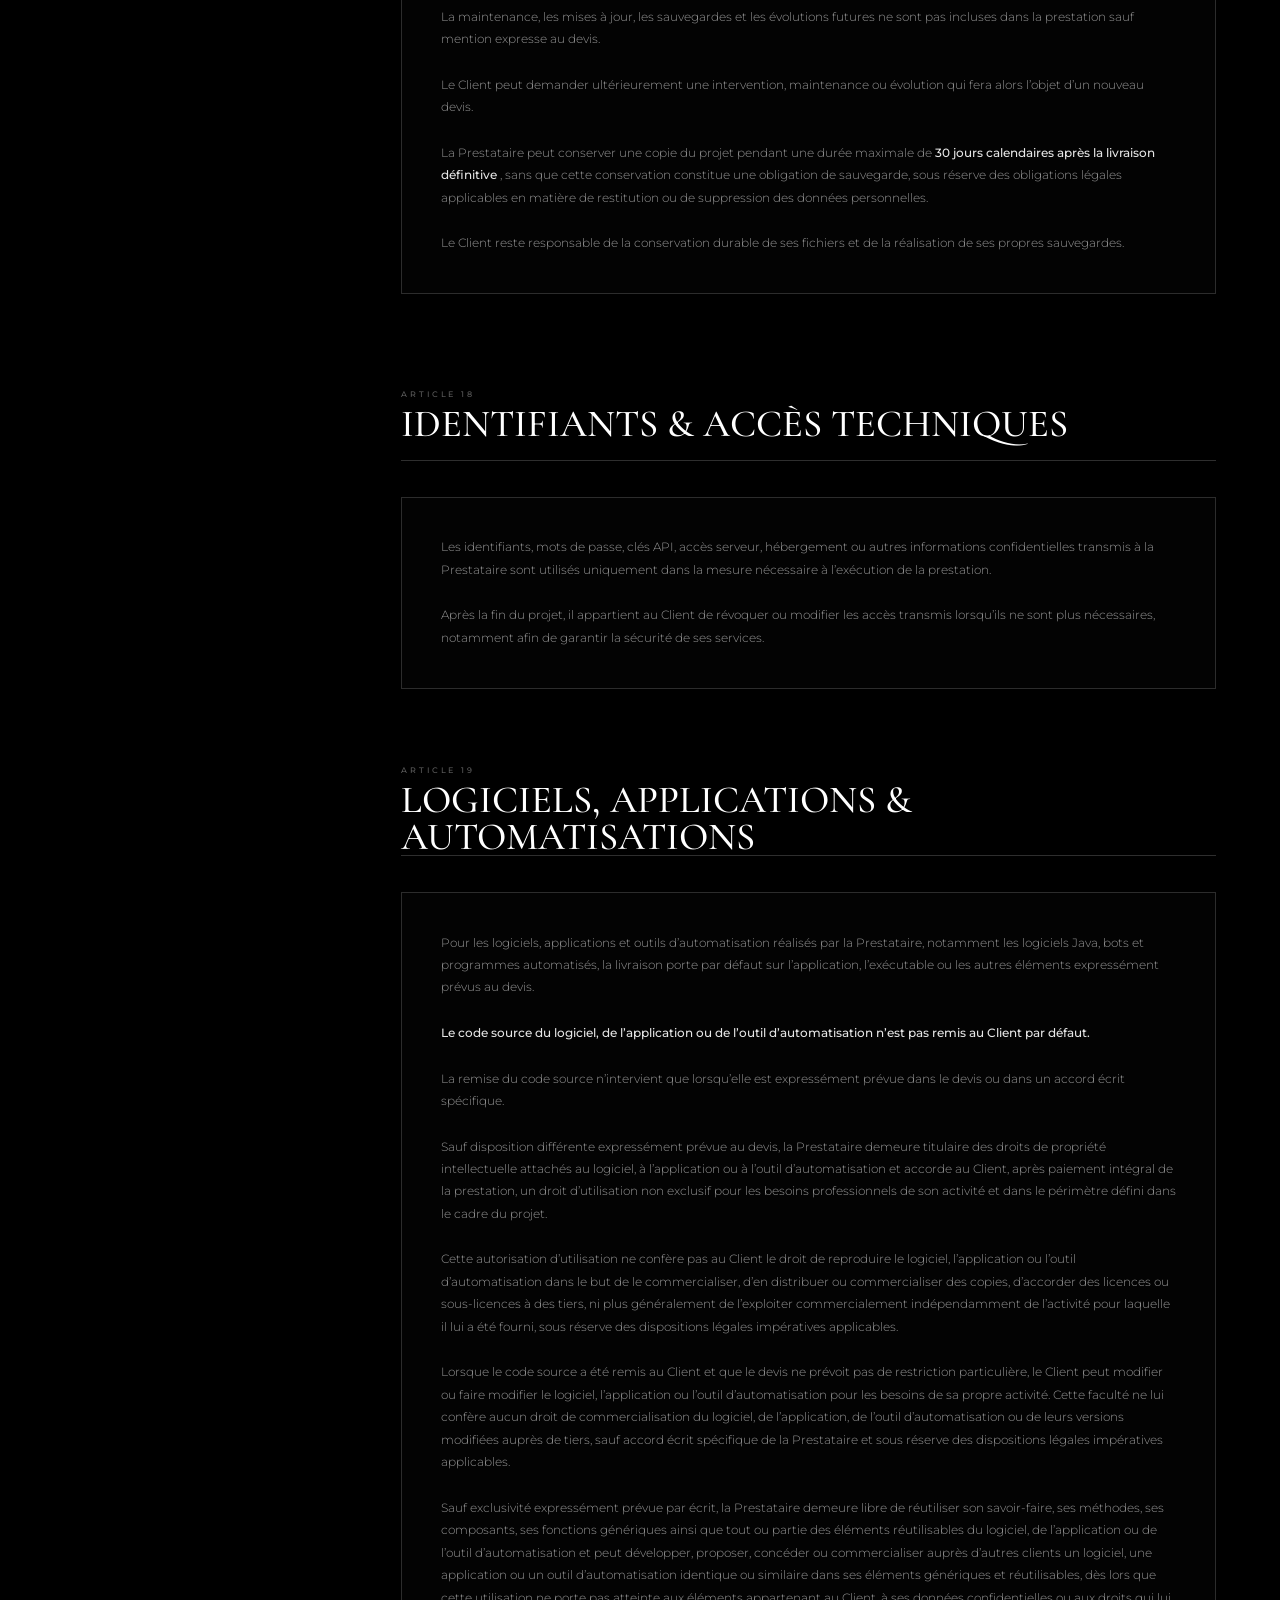
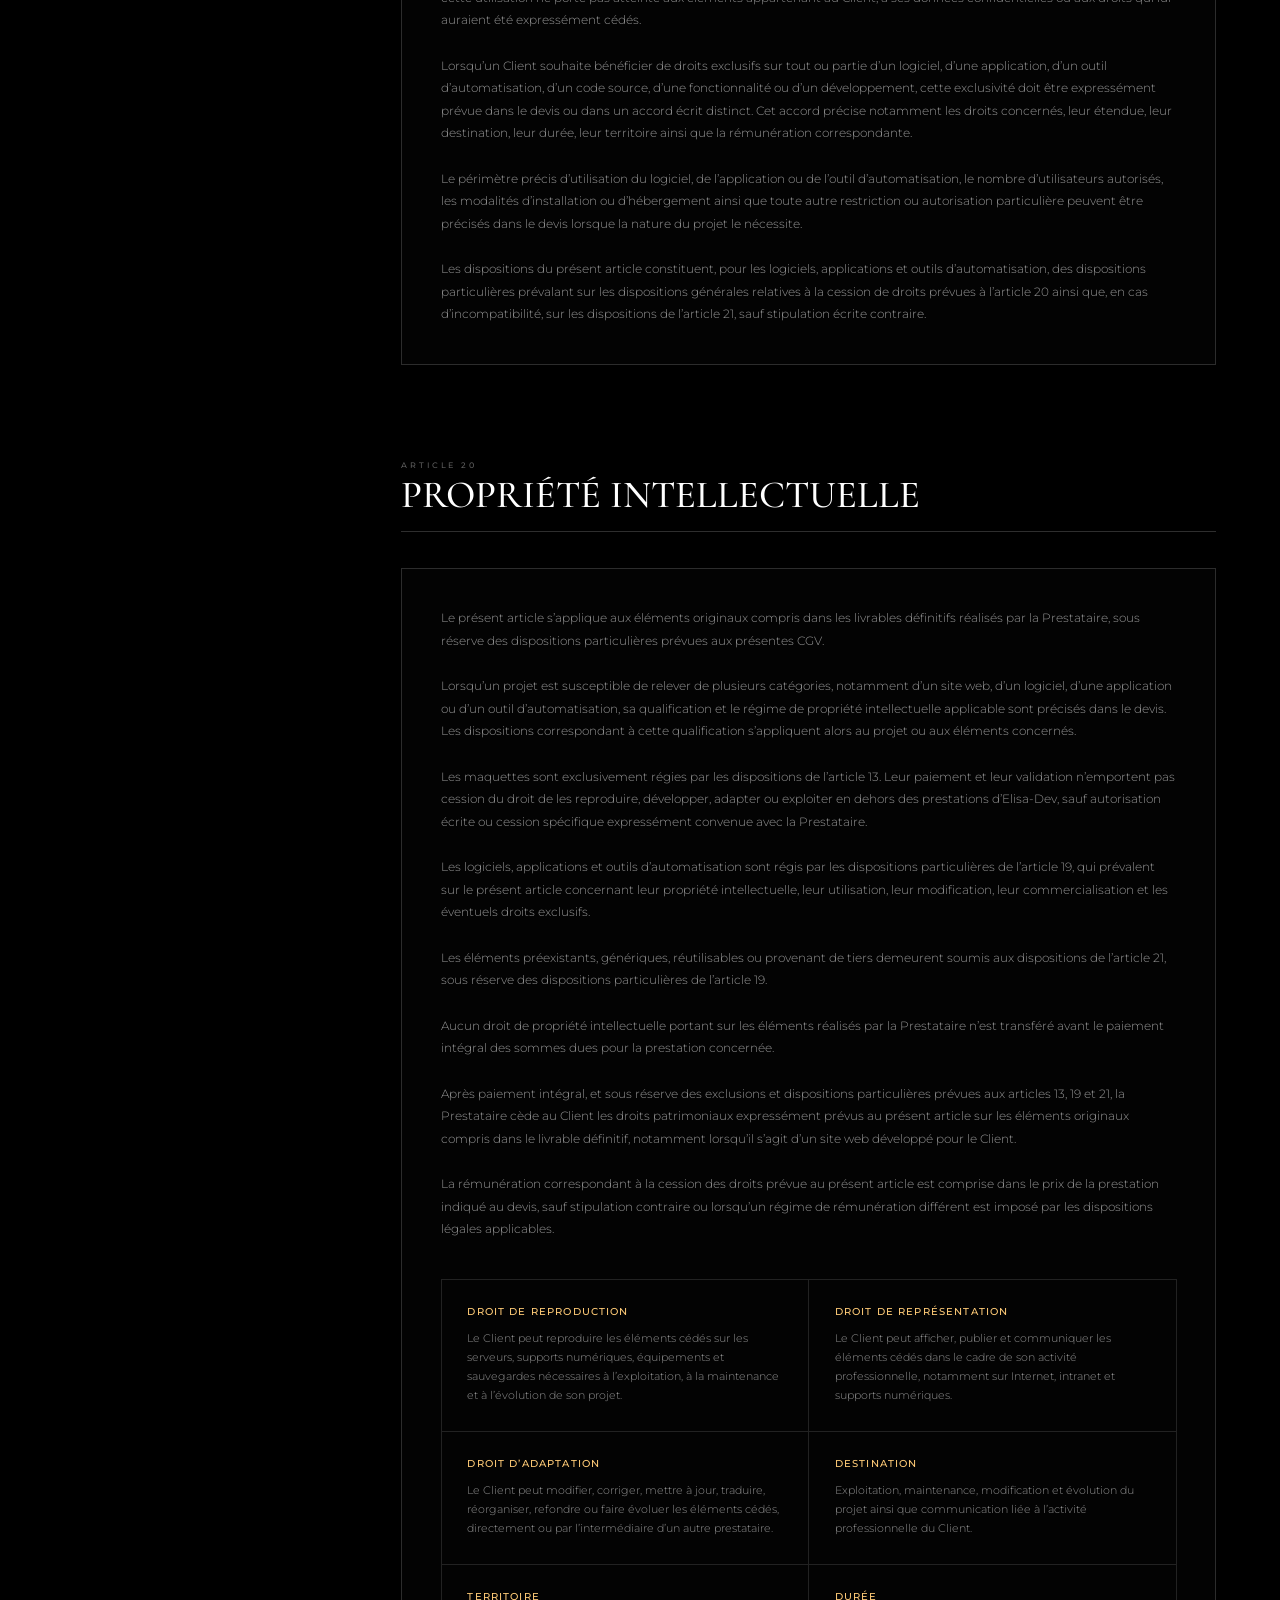
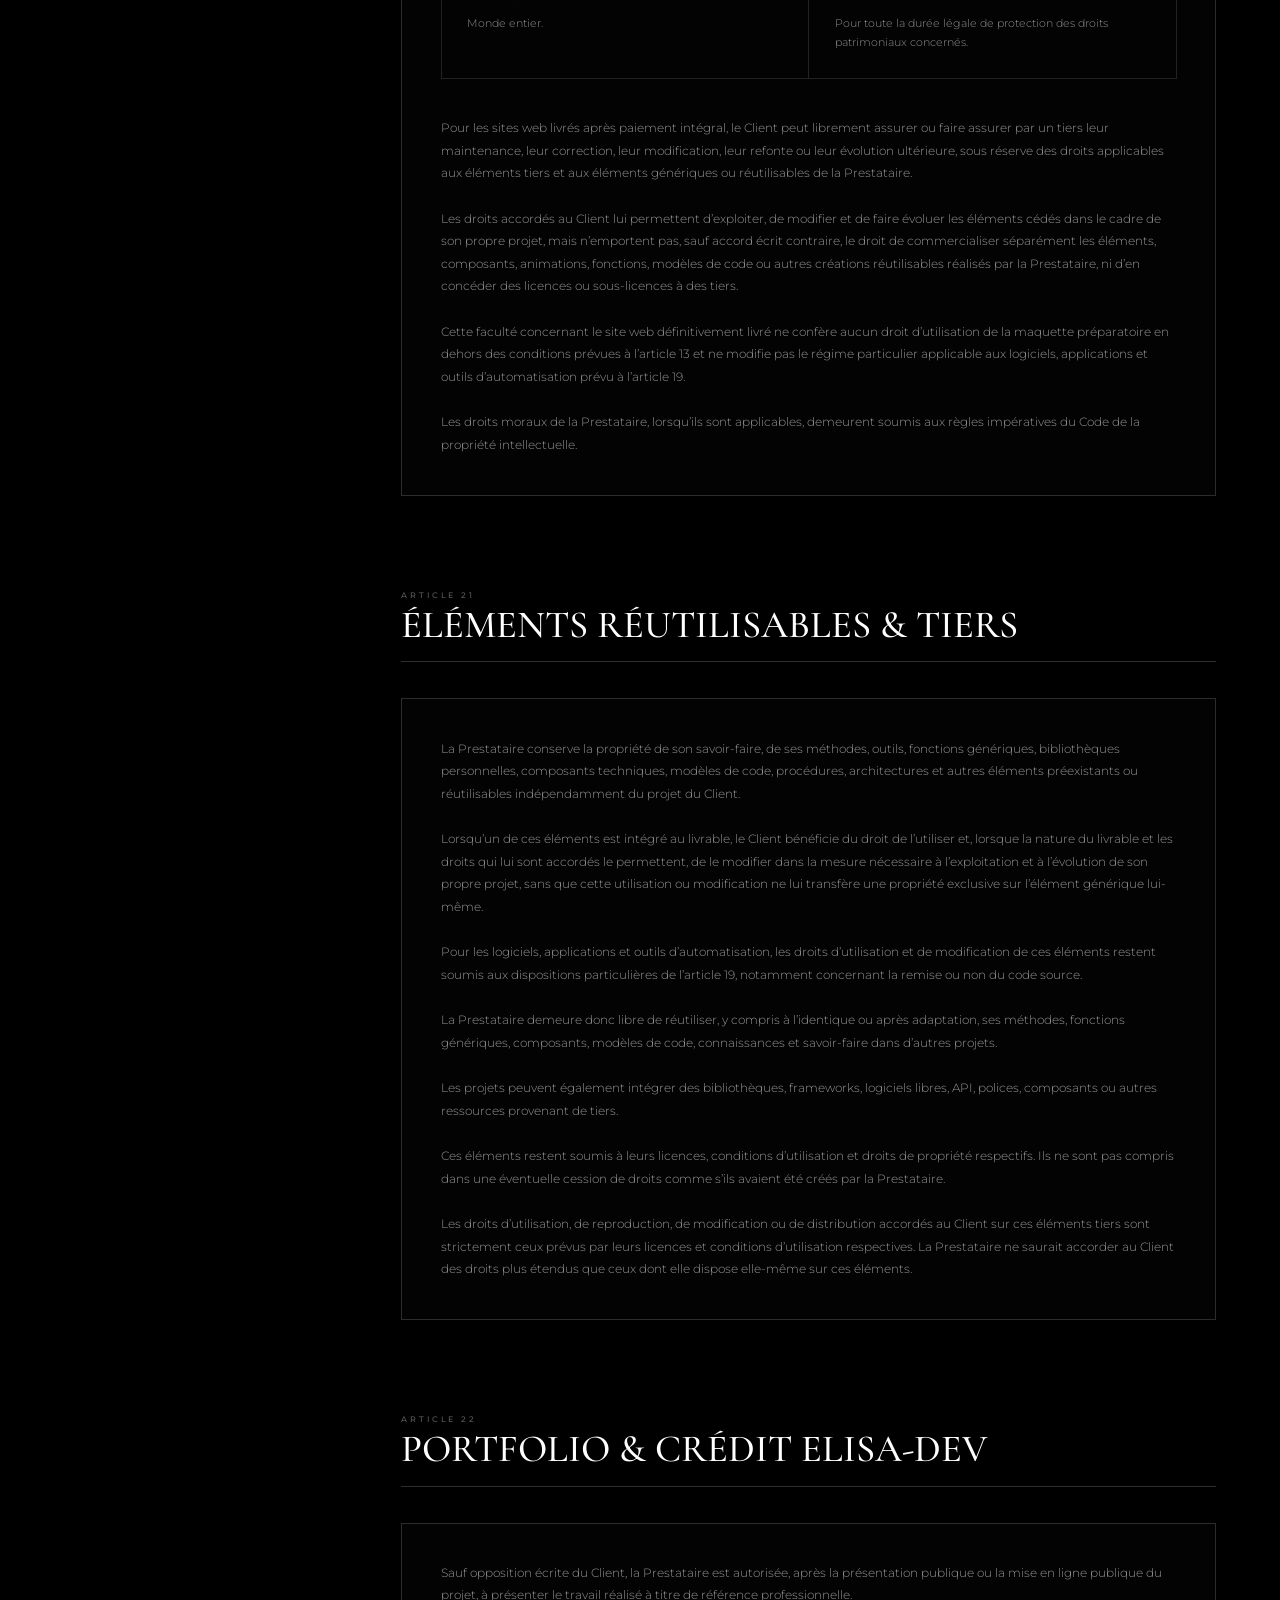
==== commit c09af7a3: "maj" ====
--- a/conditions-generales.html
+++ b/conditions-generales.html
@@ -16,7 +16,7 @@
 
     <link
       rel="canonical"
-      href="https://www.elisa-dev.fr/conditions-generales.html"
+      href="https://www.elisa-dev.fr/conditions-generales"
     />
 
     <meta property="og:type" content="website" />
@@ -35,7 +35,7 @@
 
     <meta
       property="og:url"
-      content="https://www.elisa-dev.fr/conditions-generales.html"
+      content="https://www.elisa-dev.fr/conditions-generales"
     />
 
     <meta name="twitter:card" content="summary" />
@@ -109,23 +109,6 @@
         </p>
       </section>
 
-      <div class="terms-notice" role="note">
-        <span class="terms-notice__line" aria-hidden="true"></span>
-
-        <div>
-          <p>
-            Ces conditions générales sont destinées exclusivement aux clients
-            professionnels.
-          </p>
-
-          <p>
-            Elles sont préparées avant l’immatriculation définitive de
-            l’entreprise. Les éléments indiqués « À COMPLÉTER » devront être
-            renseignés avant le lancement officiel de l’activité.
-          </p>
-        </div>
-      </div>
-
       <section class="terms-layout">
         <aside class="terms-navigation">
           <p class="terms-navigation__label">SOMMAIRE</p>
@@ -190,10 +173,7 @@
               sur les CGV ?
             </p>
 
-            <a
-              href="./index.html#contact"
-              class="shared-button shared-button--arrow"
-            >
+            <a href="/#contact" class="shared-button shared-button--arrow">
               <span>CONTACTEZ-MOI</span>
 
               <svg
@@ -206,8 +186,7 @@
                 stroke-linejoin="round"
                 aria-hidden="true"
               >
-                <path d="M5 12h13"></path>
-                <path d="m13 5 7 7-7 7"></path>
+                <use href="/img/icons.svg#arrow-right"></use>
               </svg>
             </a>
           </div>
@@ -263,12 +242,12 @@
 
                 <div>
                   <strong>Adresse</strong>
-                  <span class="terms-placeholder">À COMPLÉTER</span>
+                  <span>50 rue de la martinique 13006 MARSEILLE</span>
                 </div>
 
                 <div>
                   <strong>E-mail professionnel</strong>
-                  <span class="terms-placeholder">À COMPLÉTER</span>
+                  <span>contact.elisadev@gmail.com</span>
                 </div>
 
                 <div>
@@ -278,9 +257,7 @@
 
                 <div>
                   <strong>SIREN / SIRET</strong>
-                  <span class="terms-placeholder">
-                    À COMPLÉTER APRÈS IMMATRICULATION
-                  </span>
+                  <span class="terms-placeholder">En cours d’attribution</span>
                 </div>
               </div>
             </div>
@@ -1902,7 +1879,7 @@
 
               <div class="terms-version">
                 <span>Date d’entrée en vigueur</span>
-                <strong class="terms-placeholder">À COMPLÉTER</strong>
+                <strong>14 octobre 2026</strong>
               </div>
 
               <p>
@@ -1953,12 +1930,12 @@
 
                 <p>
                   Adresse :
-                  <span class="terms-placeholder">À COMPLÉTER</span>
+                  <span>50 rue de la martinique 13006 MARSEILLE</span>
                 </p>
 
                 <p>
                   E-mail :
-                  <span class="terms-placeholder">À COMPLÉTER</span>
+                  <span>contact.elisadev@gmail.com</span>
                 </p>
 
                 <p>
@@ -2014,7 +1991,7 @@
         </div>
 
         <a
-          href="./index.html#contact"
+          href="/#contact"
           class="terms-contact__button shared-button shared-button--arrow"
         >
           <span>CONTACTEZ-MOI</span>
@@ -2029,8 +2006,7 @@
             stroke-linejoin="round"
             aria-hidden="true"
           >
-            <path d="M5 12h13"></path>
-            <path d="m13 5 7 7-7 7"></path>
+            <use href="/img/icons.svg#arrow-right"></use>
           </svg>
         </a>
       </section>
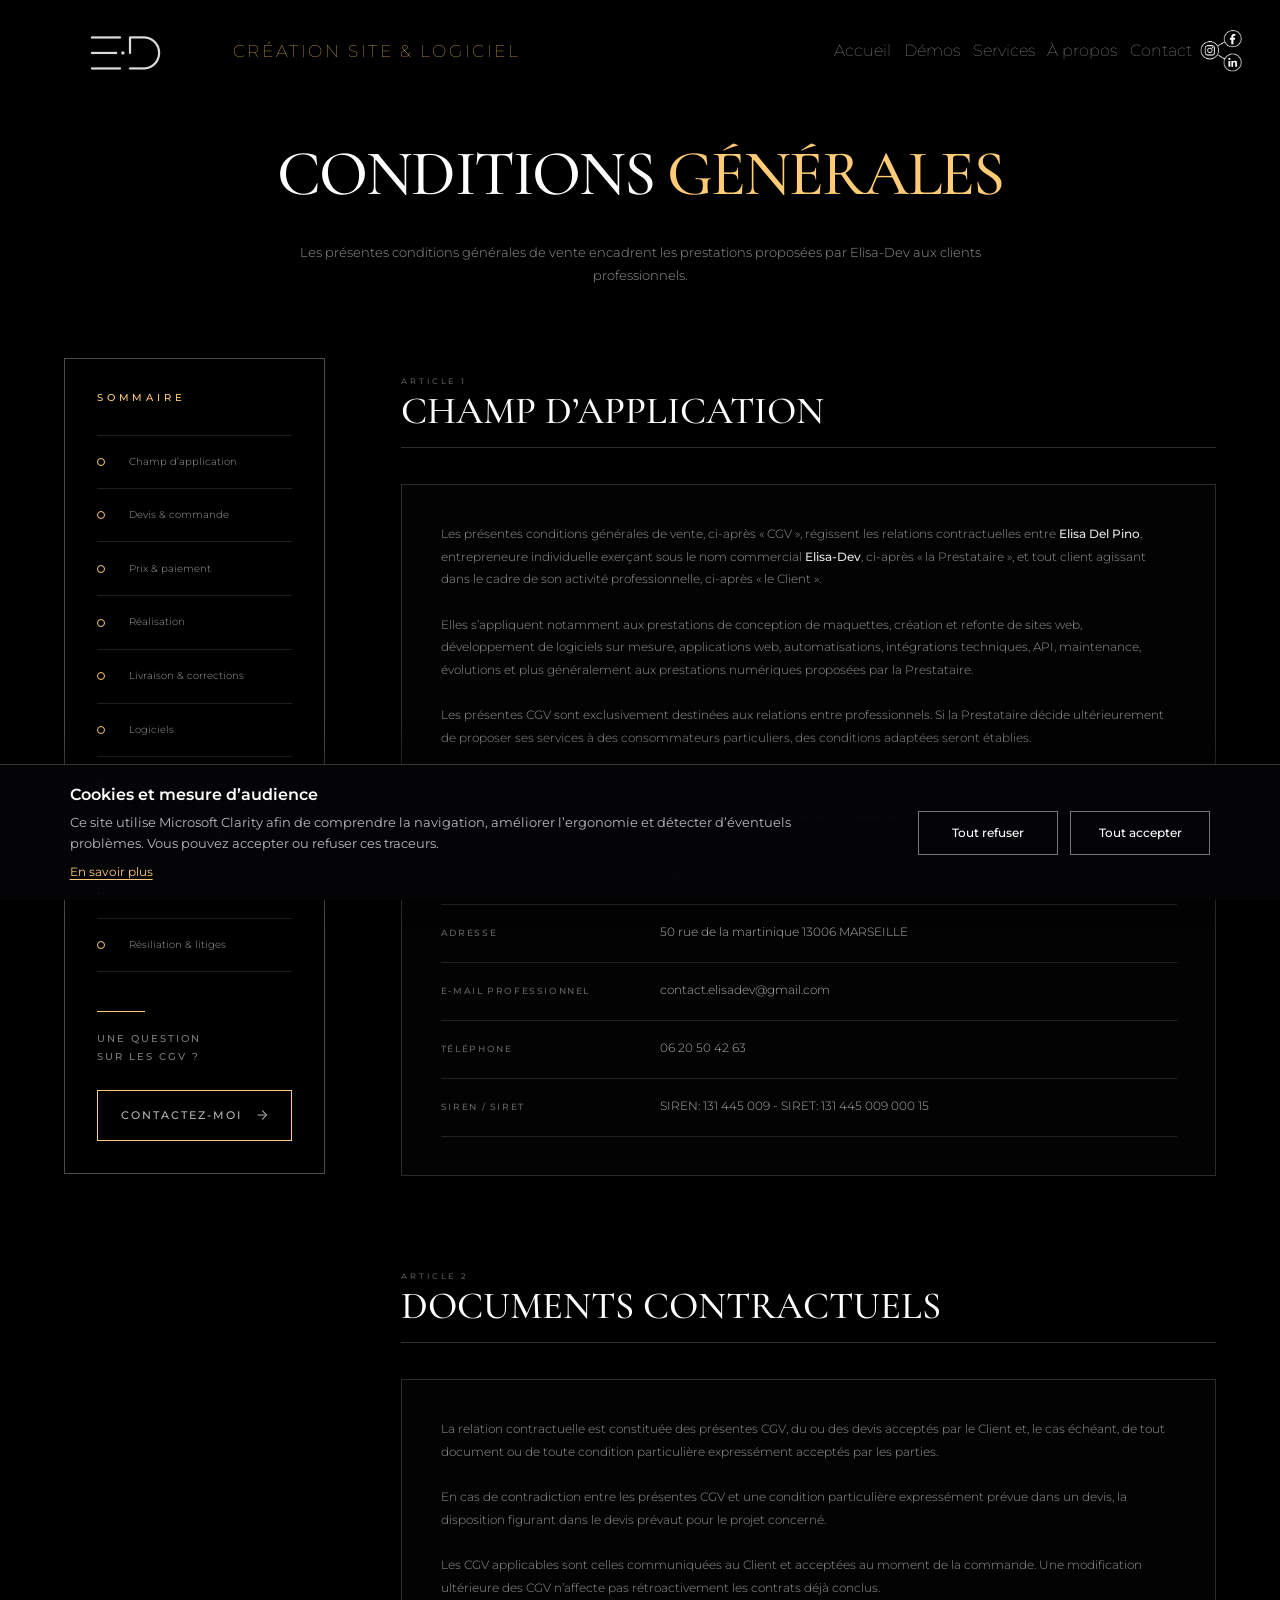
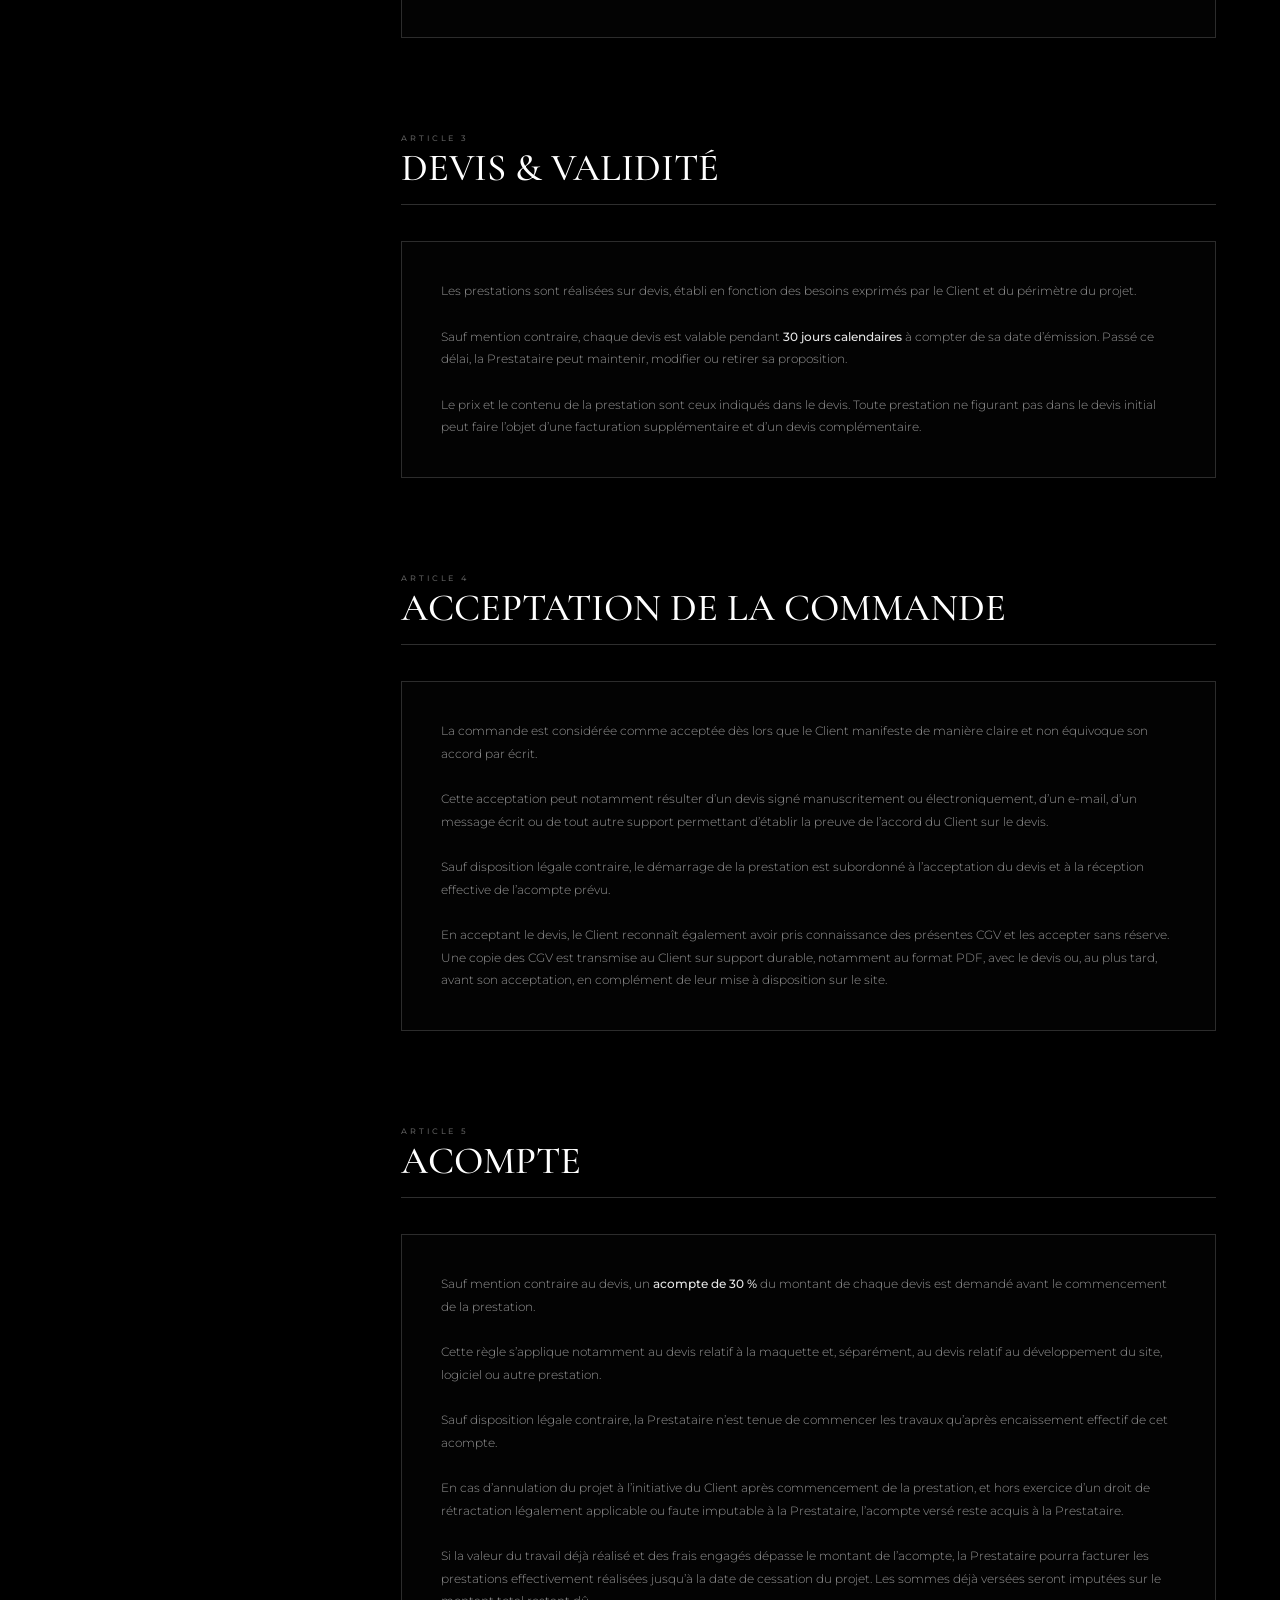
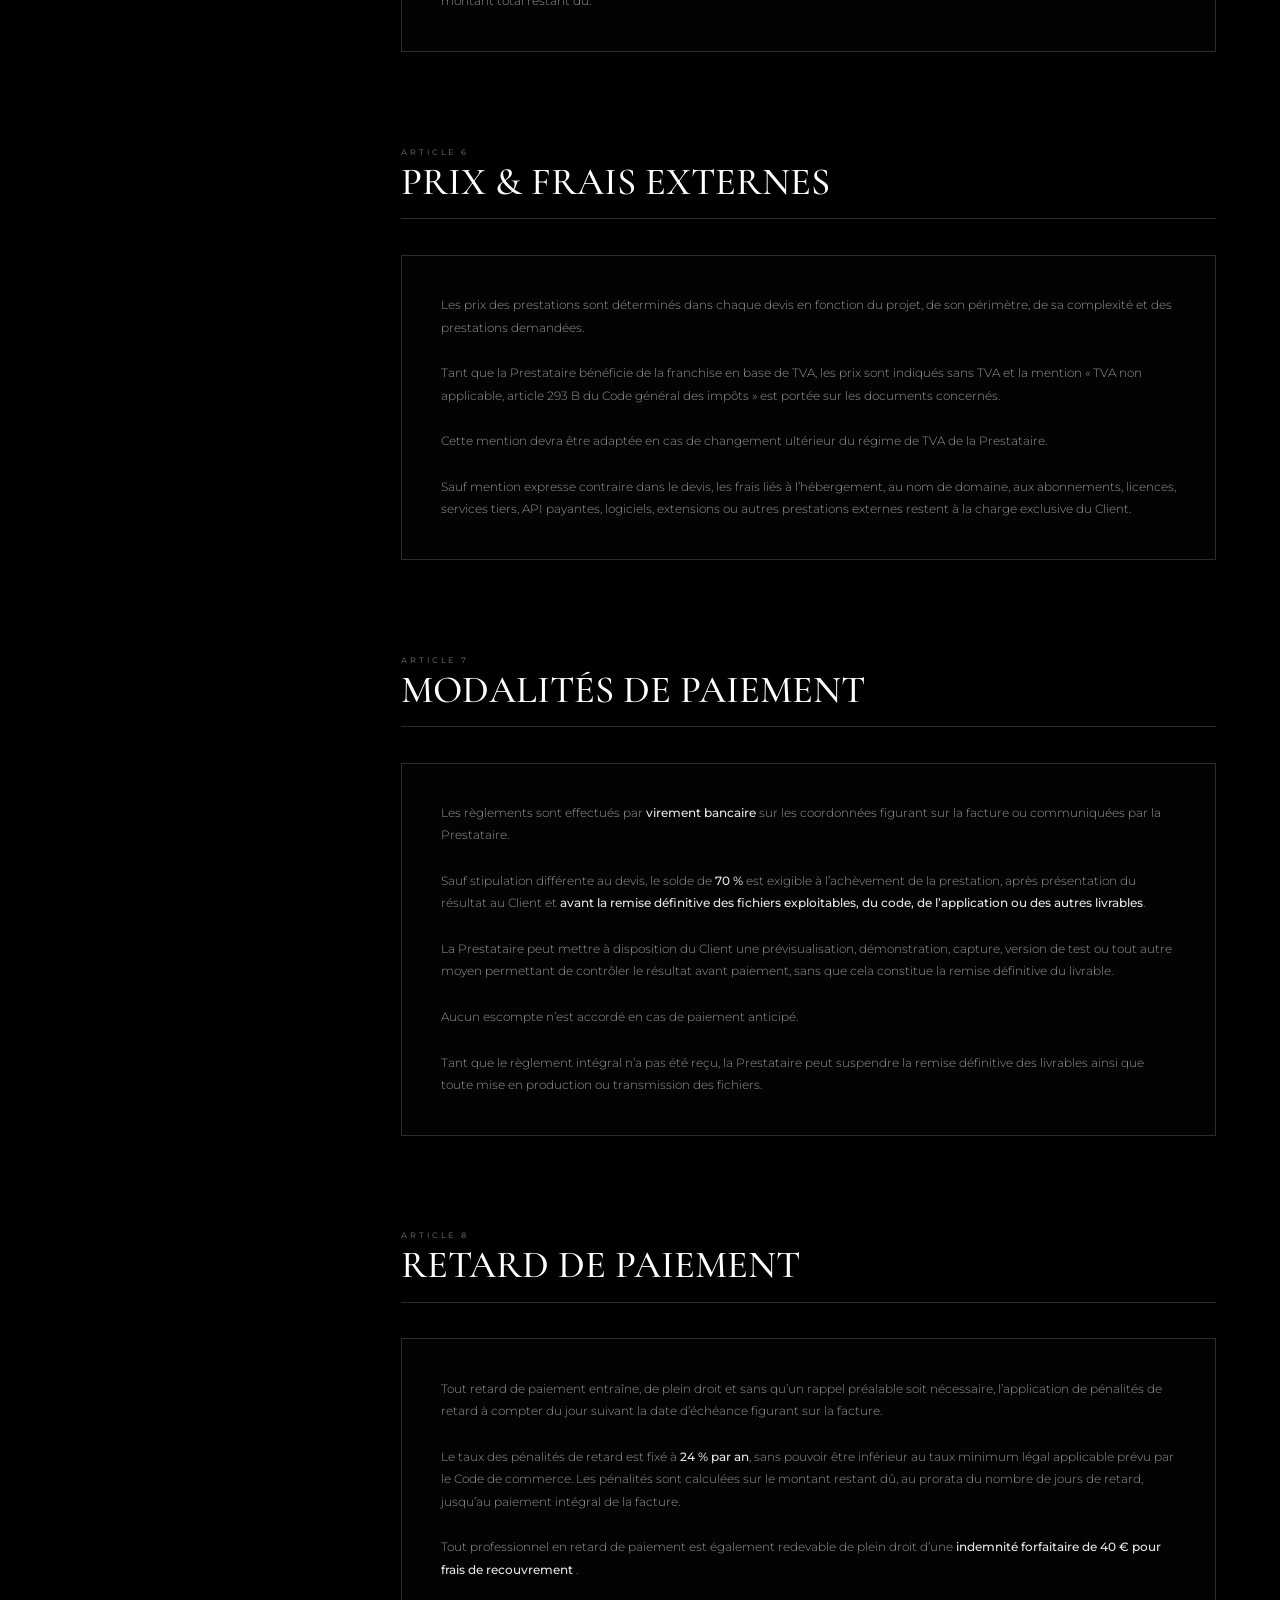
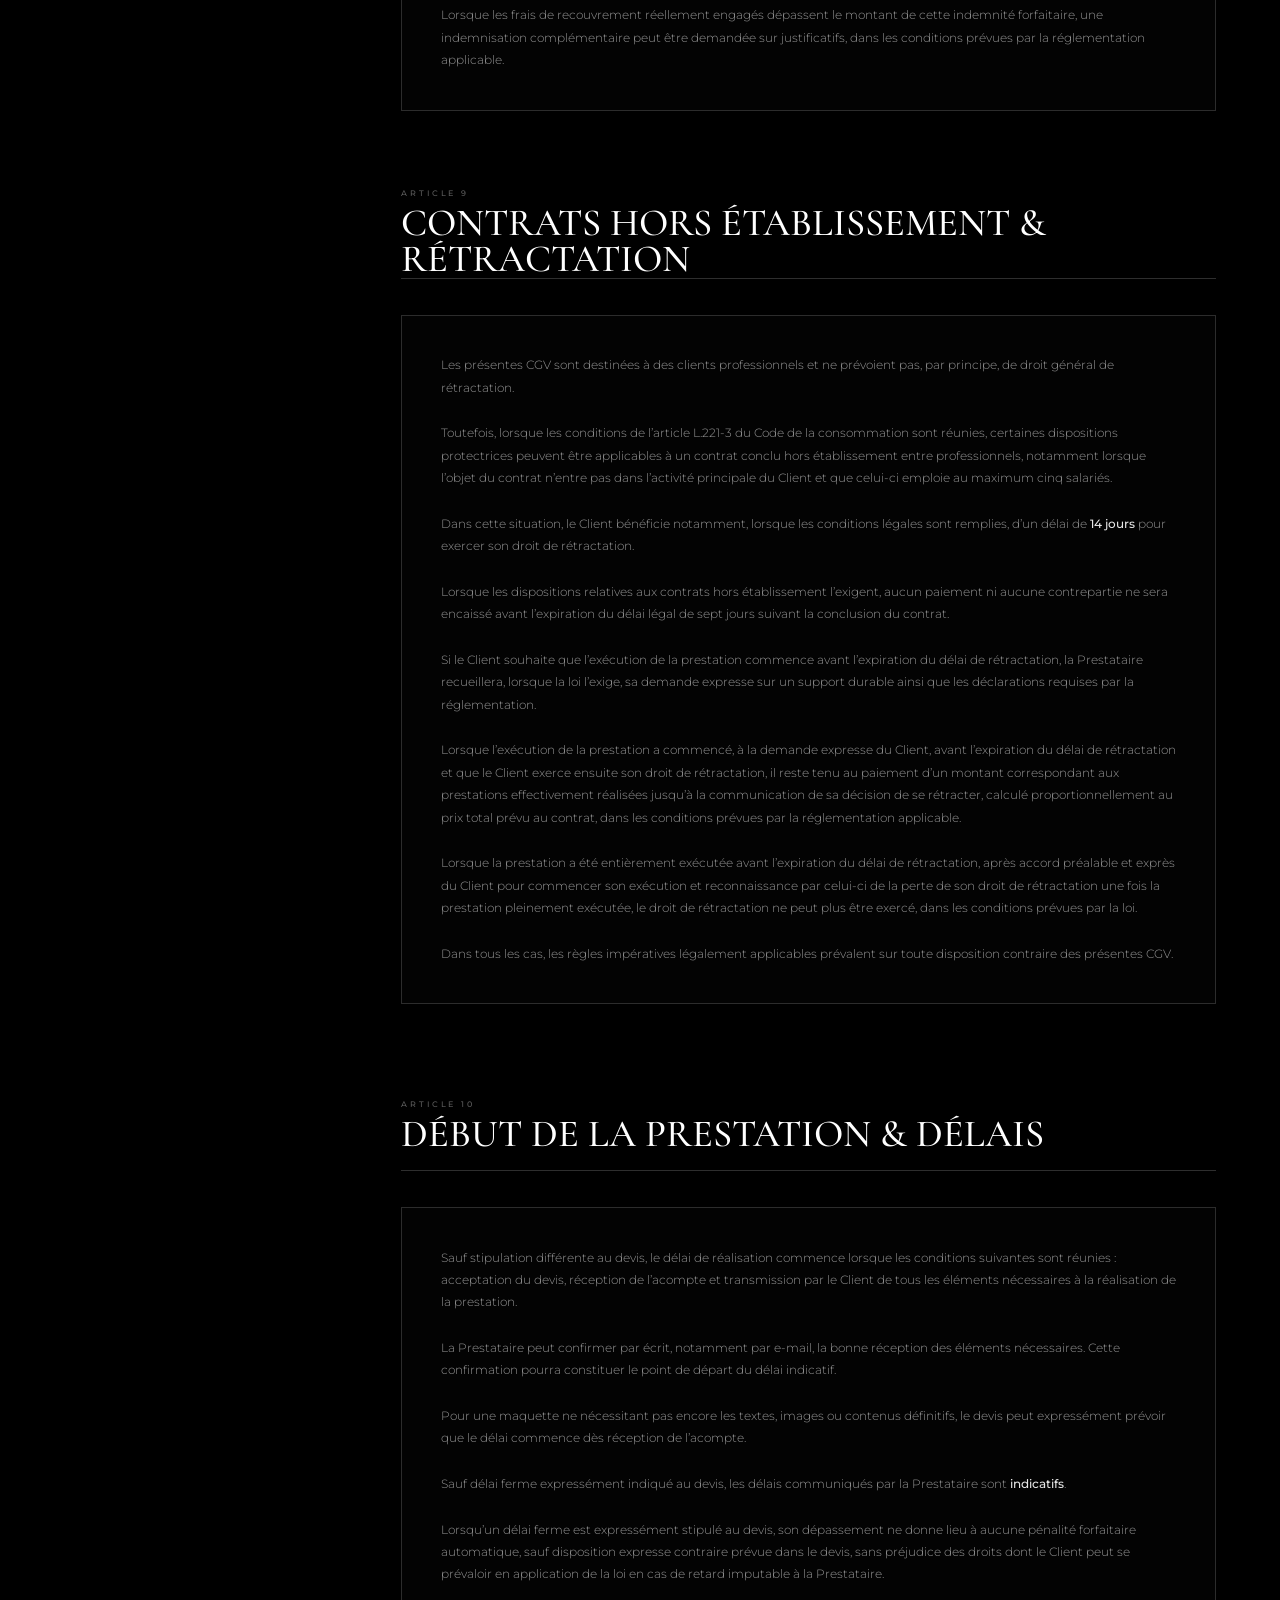
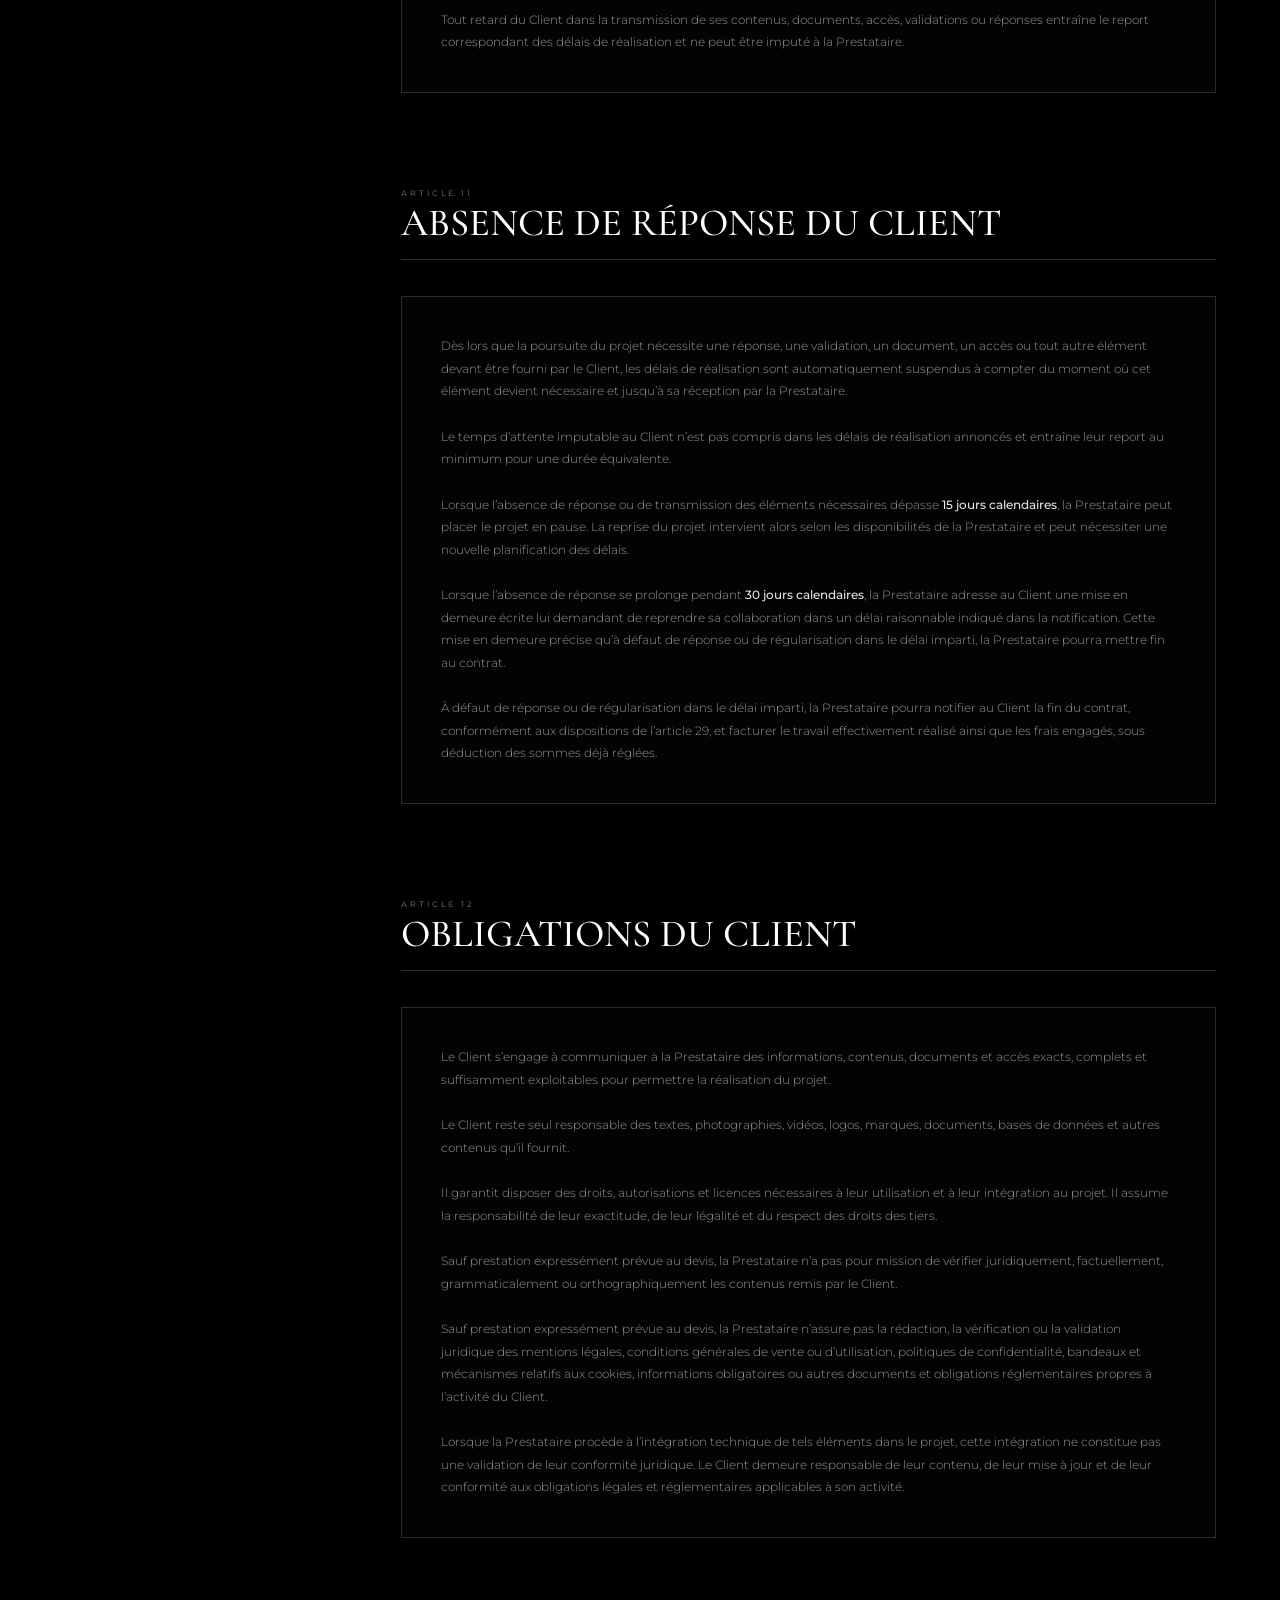
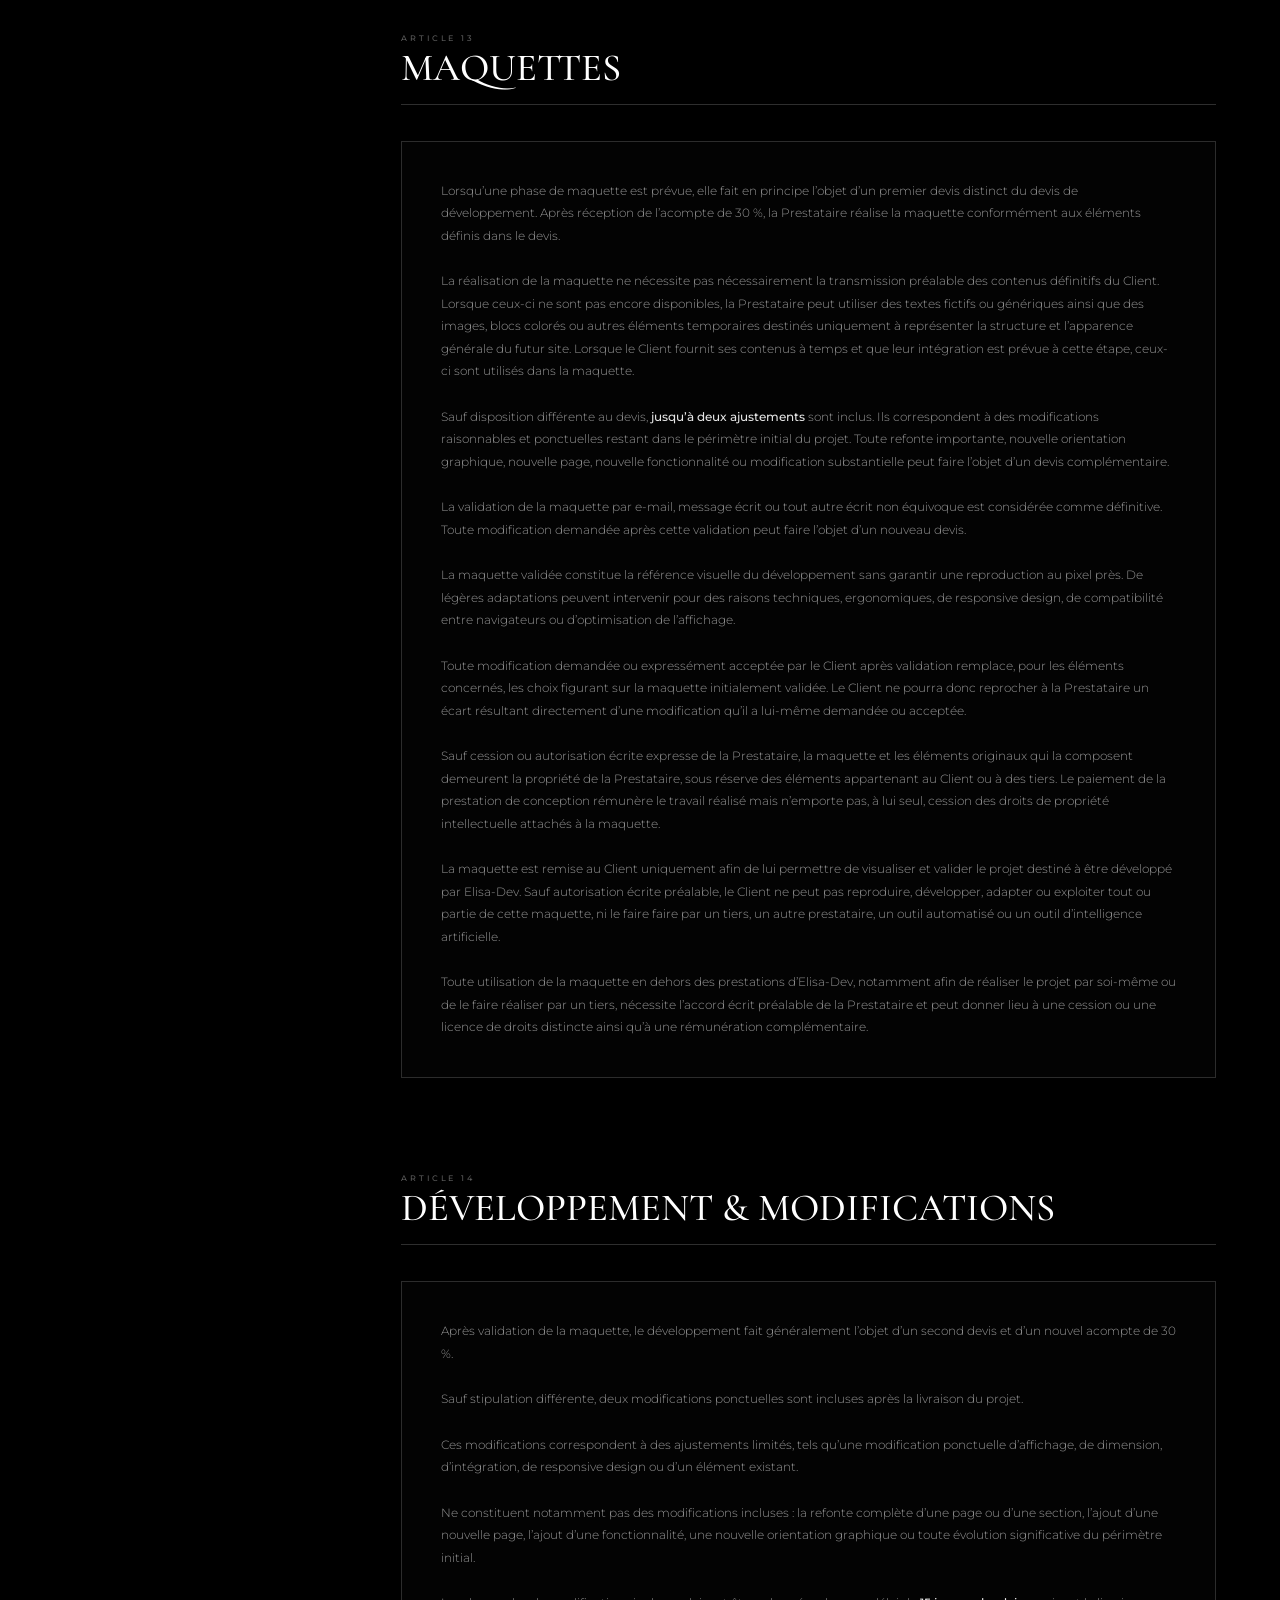
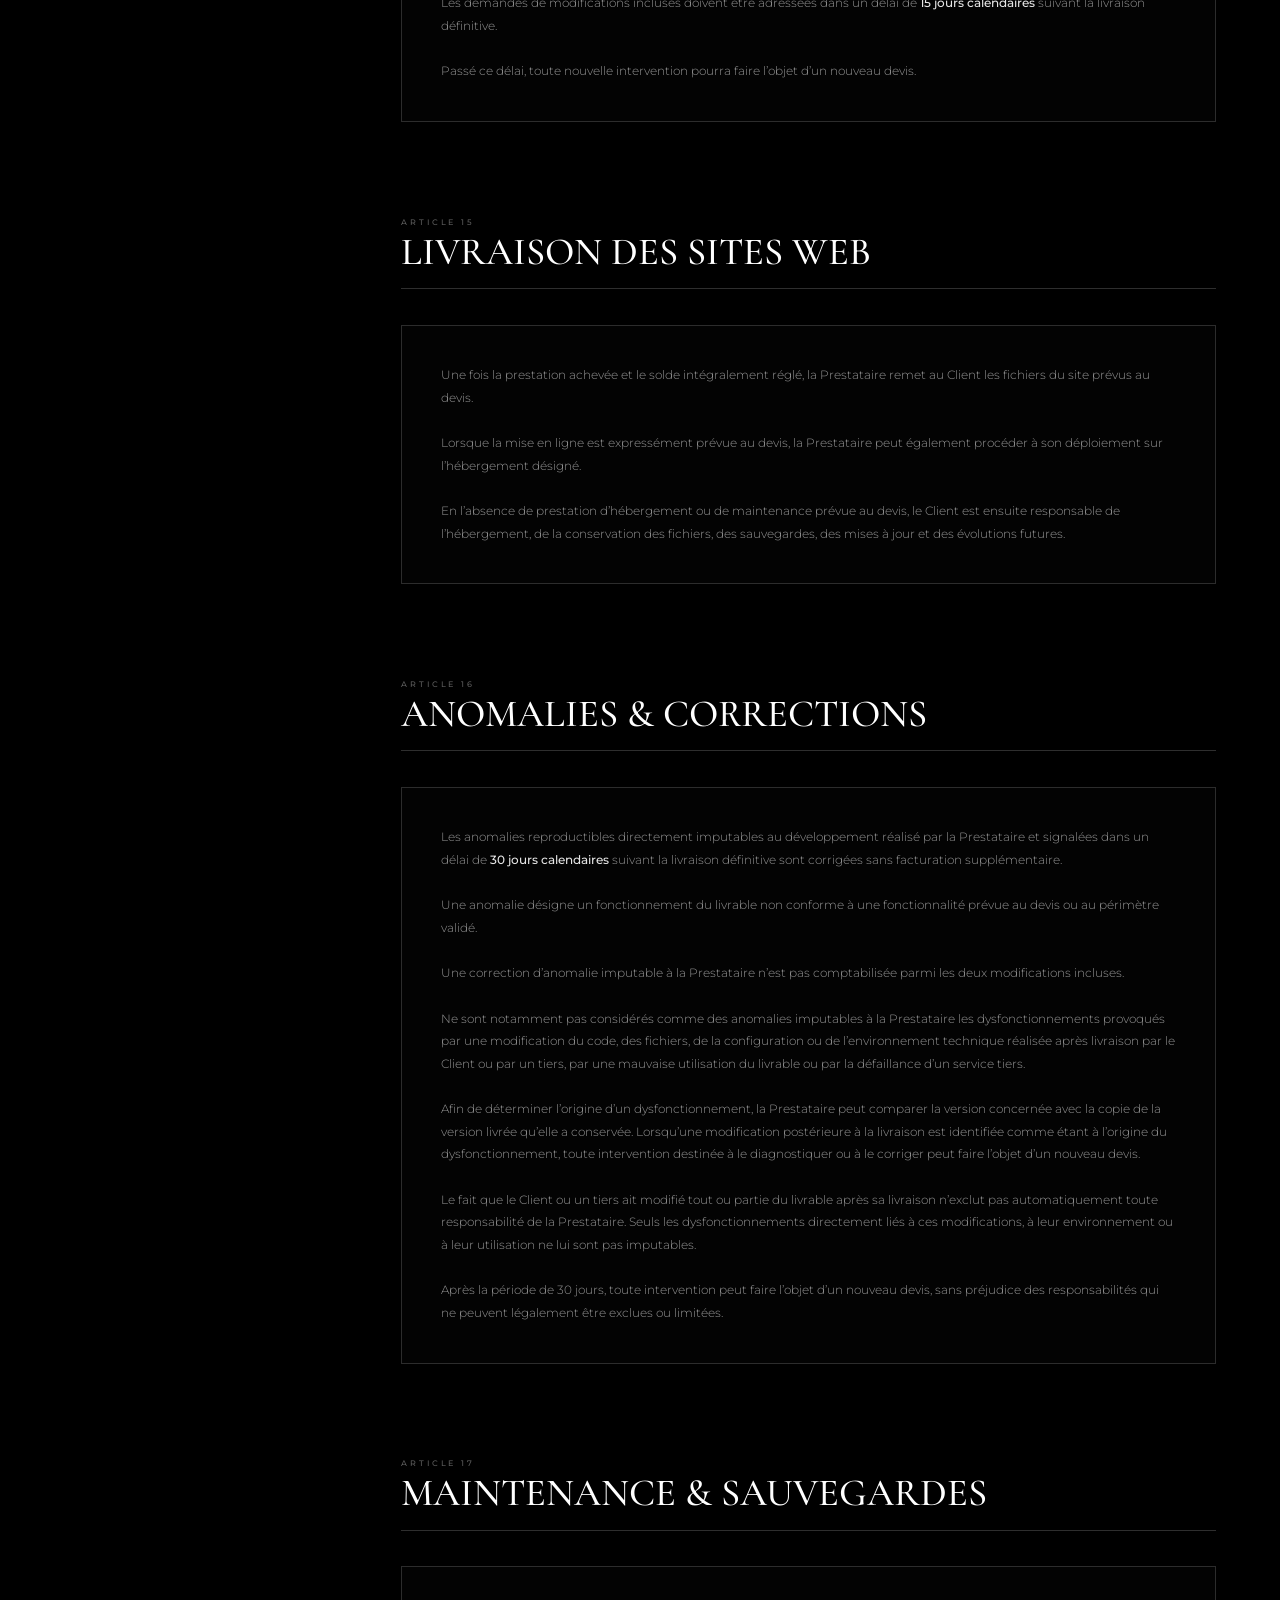
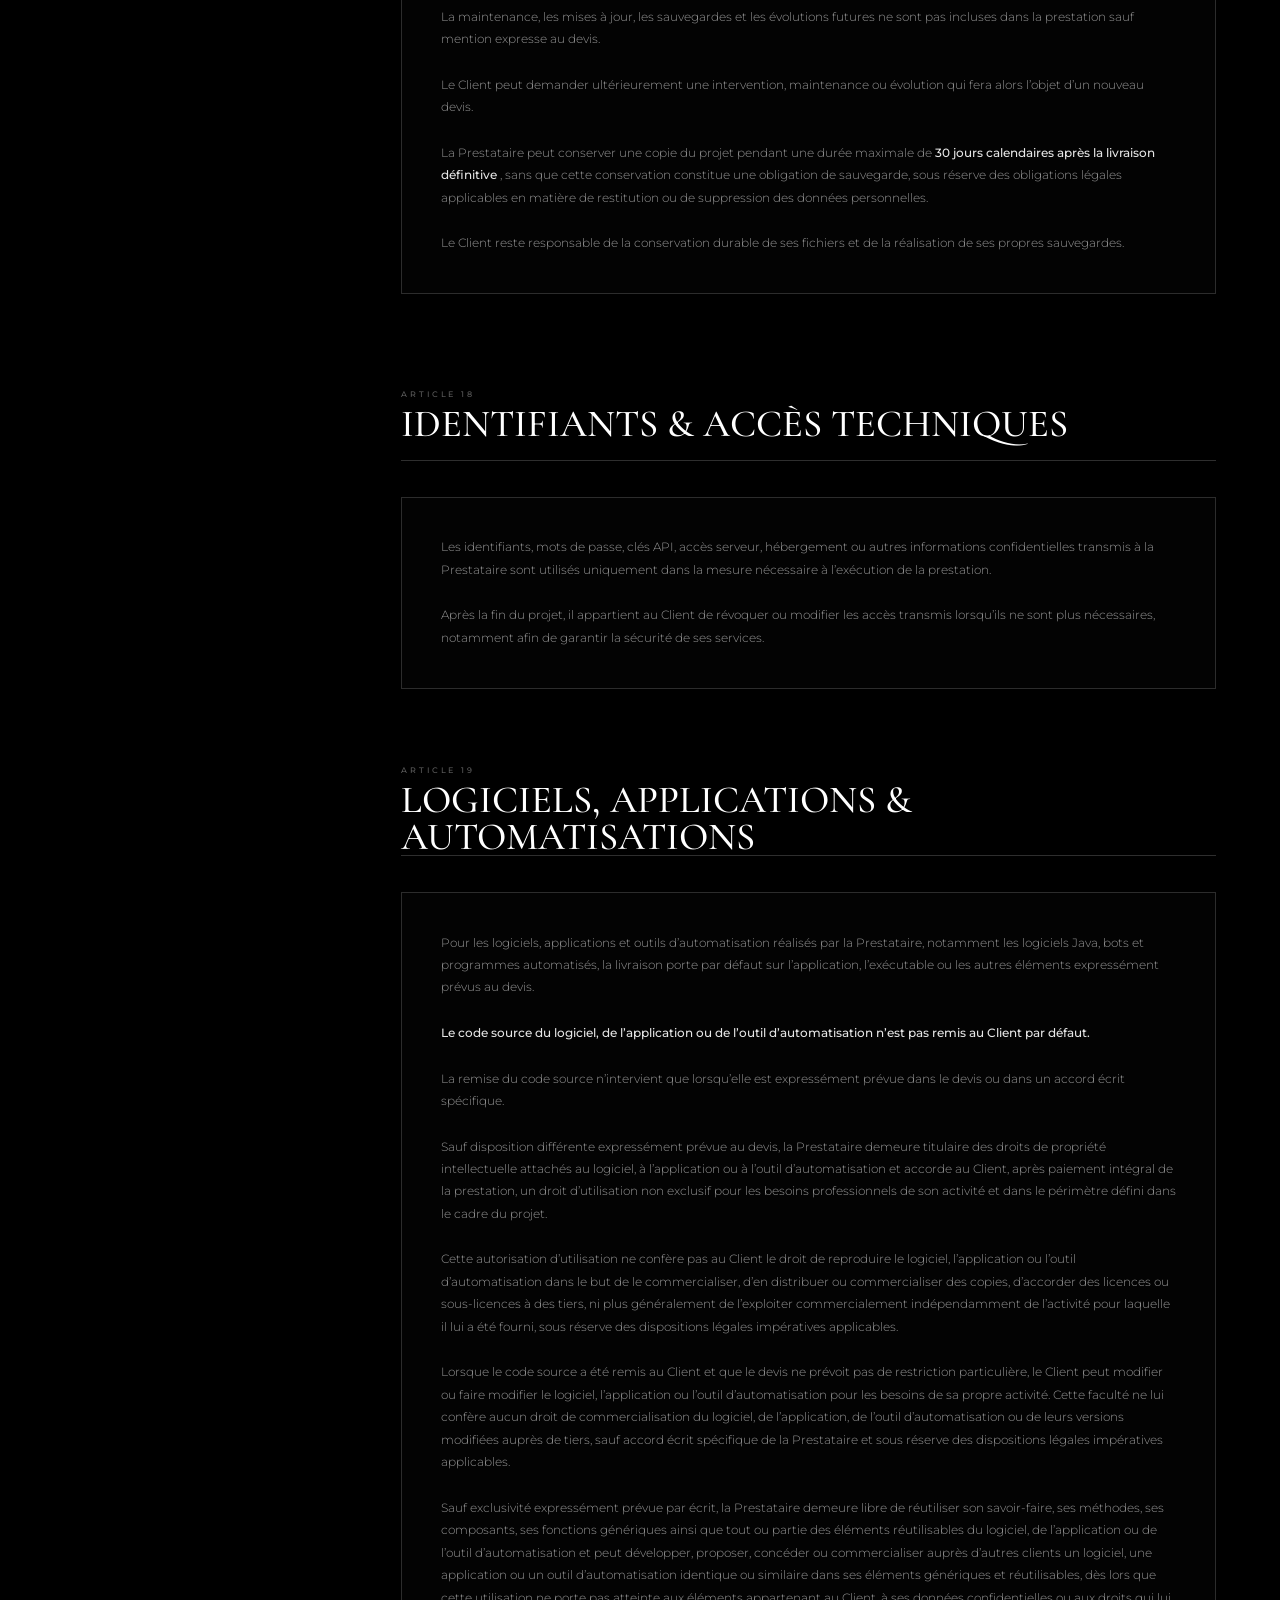
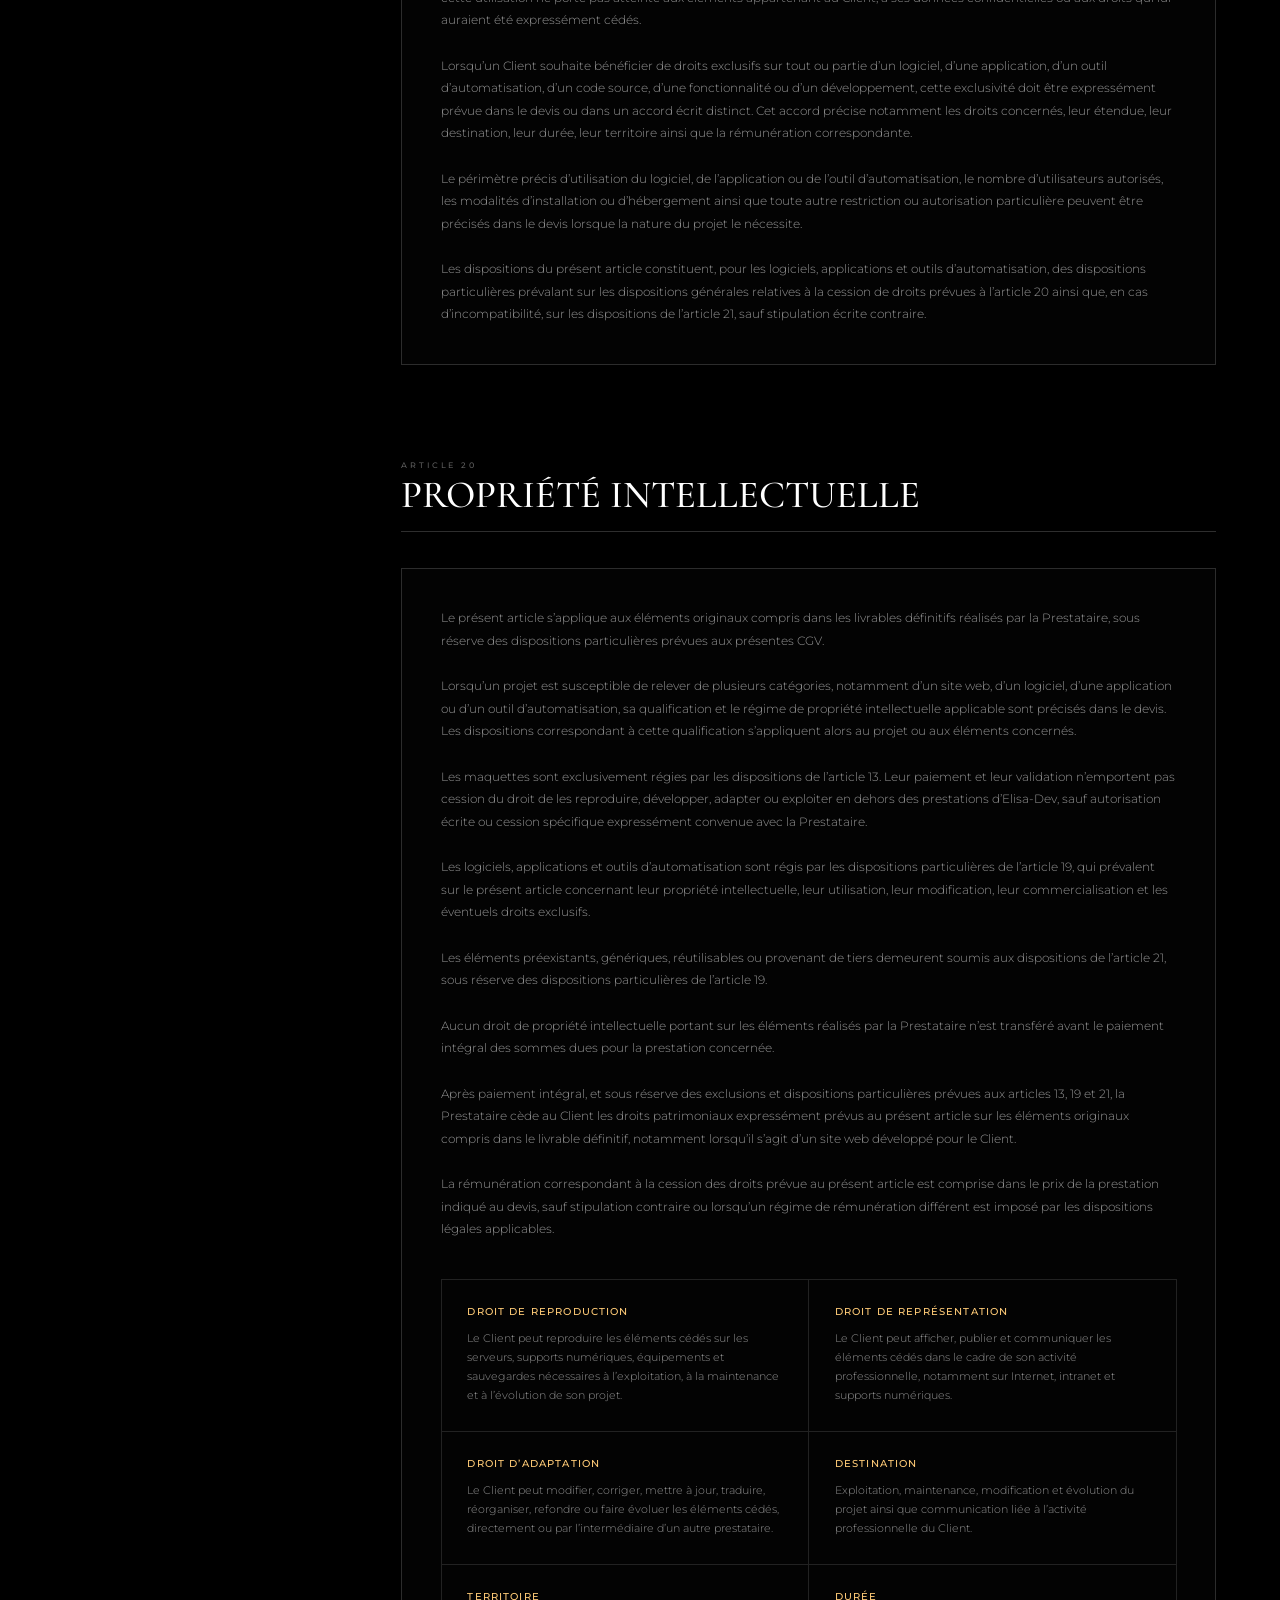
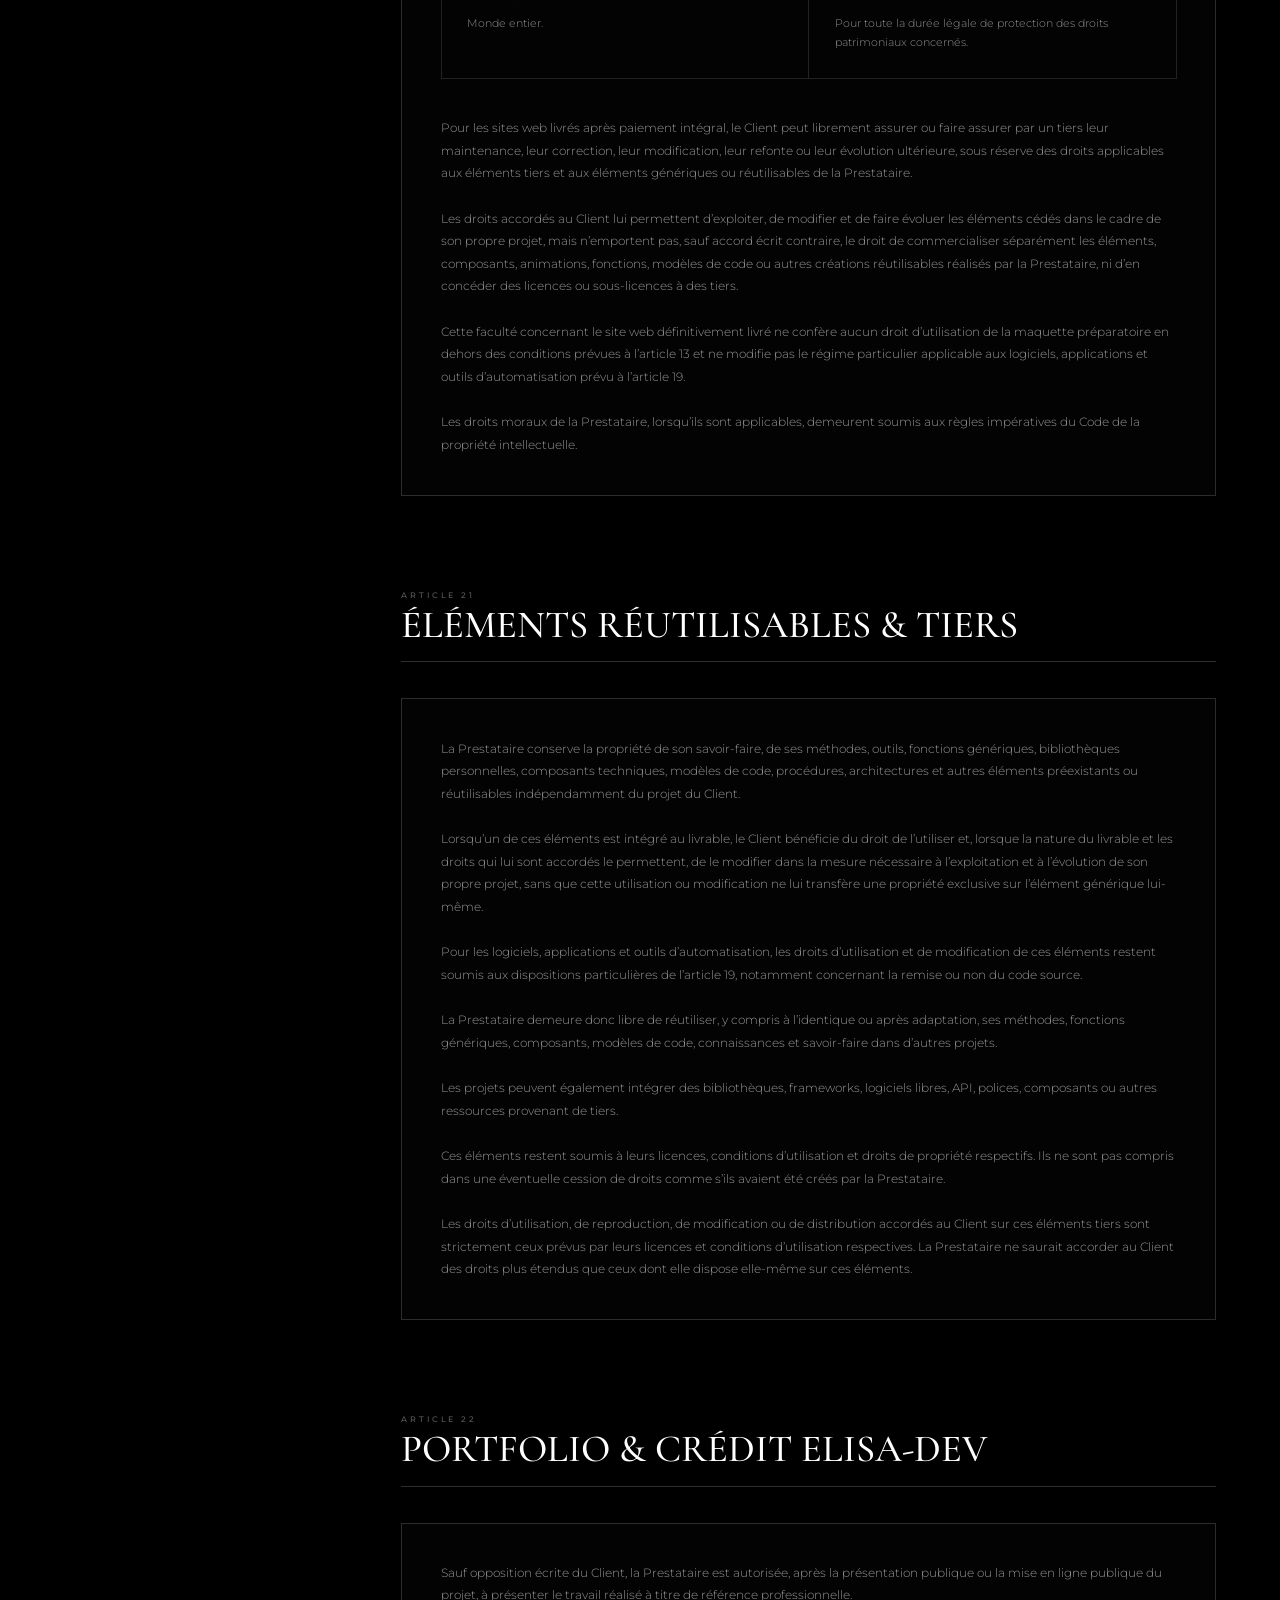
==== commit 5575e78c: "maj" ====
--- a/conditions-generales.html
+++ b/conditions-generales.html
@@ -257,7 +257,7 @@
 
                 <div>
                   <strong>SIREN / SIRET</strong>
-                  <span class="terms-placeholder">En cours d’attribution</span>
+                  <span>SIREN: 131 445 009 - SIRET: 131 445 009 000 15</span>
                 </div>
               </div>
             </div>
--- a/css/headerFooterLegal.css
+++ b/css/headerFooterLegal.css
@@ -364,8 +364,15 @@
     flex:0 1 auto;
   }
   .header__nav__menu__link a {
-    font-size:clamp(9px,2.5vw,12px);
-  }
+  min-height:40px;
+  display:flex;
+  align-items:center;
+  justify-content:center;
+  font-size:clamp(9px,2.5vw,12px);
+}
+.header__nav__menu__link a::after {
+  bottom:8px;
+}
   .header__nav__menu__reseaux {
     position:absolute;
     top:50%;
@@ -458,7 +465,7 @@
 ===================================================== */
 @media screen and (max-width:360px) {
   .header {
-    height:88px;
+    height:72px;
     padding:0 5px;
   }
   .header__logo img {
@@ -466,60 +473,46 @@
     max-height:70px;
   }
   .header__nav__menu {
-    display:grid;
-    grid-template-columns:repeat(6,minmax(0,1fr));
-    grid-template-rows:repeat(2,28px);
-    align-content:center;
-    align-items:center;
-    justify-content:stretch;
-    column-gap:2px;
-    row-gap:6px;
-    padding:0 38px 0 74px;
-  }
-  .header__nav__menu__link {
+    position:relative;
     width:100%;
-    height:28px;
+    height:100%;
+    margin:0;
+    padding:0 38px 0 58px;
     display:flex;
     align-items:center;
     justify-content:center;
-  }
-  .header__nav__menu__link:nth-child(1) {
-    grid-column:1 / 3;
-    grid-row:1;
-  }
-  .header__nav__menu__link:nth-child(2) {
-    grid-column:3 / 5;
-    grid-row:1;
-  }
-  .header__nav__menu__link:nth-child(3) {
-    grid-column:5 / 7;
-    grid-row:1;
-  }
-  .header__nav__menu__link:nth-child(4) {
-    grid-column:2 / 4;
-    grid-row:2;
-  }
-  .header__nav__menu__link:nth-child(5) {
-    grid-column:4 / 6;
-    grid-row:2;
+    flex-wrap:nowrap;
+    gap:4.5px;
+  }
+  .header__nav__menu__link {
+    width:auto;
+    height:auto;
+    flex:0 1 auto;
+    display:block;
   }
   .header__nav__menu__link a {
-    width:100%;
-    min-height:28px;
+    width:auto;
+    min-height:40px;
     display:flex;
     align-items:center;
     justify-content:center;
+    padding:0;
     font-size:10px;
+    line-height:1;
     text-align:center;
-  }
-  .header__nav__menu__link:nth-child(4) a::after,
-  .header__nav__menu__link:nth-child(5) a::after {
-    display:none;
+    white-space:nowrap;
+  }
+  .header__nav__menu__link a::after {
+    bottom:8px;
   }
   .header__nav__menu__reseaux {
+    position:absolute;
+    top:50%;
     right:5px;
     width:30px;
     height:30px;
+    margin-left:0;
+    transform:translateY(-50%);
   }
   .header__reseauxButton {
     width:30px;
--- a/css/cookieConsent.css
+++ b/css/cookieConsent.css
@@ -43,6 +43,25 @@
   font-family:"Montserrat",Arial,sans-serif;
   font-size:13px;
   line-height:1.6;
+}
+
+.cookie-banner__link {
+  display:inline-block;
+  margin-top:10px;
+  color:var(--other-color);
+  font-family:"Montserrat",Arial,sans-serif;
+  font-size:12px;
+  text-decoration:underline;
+  text-underline-offset:3px;
+}
+
+.cookie-banner__link:hover {
+  color:#fff;
+}
+
+.cookie-banner__link:focus-visible {
+  outline:1px solid var(--other-color);
+  outline-offset:4px;
 }
 
 .cookie-banner__actions {
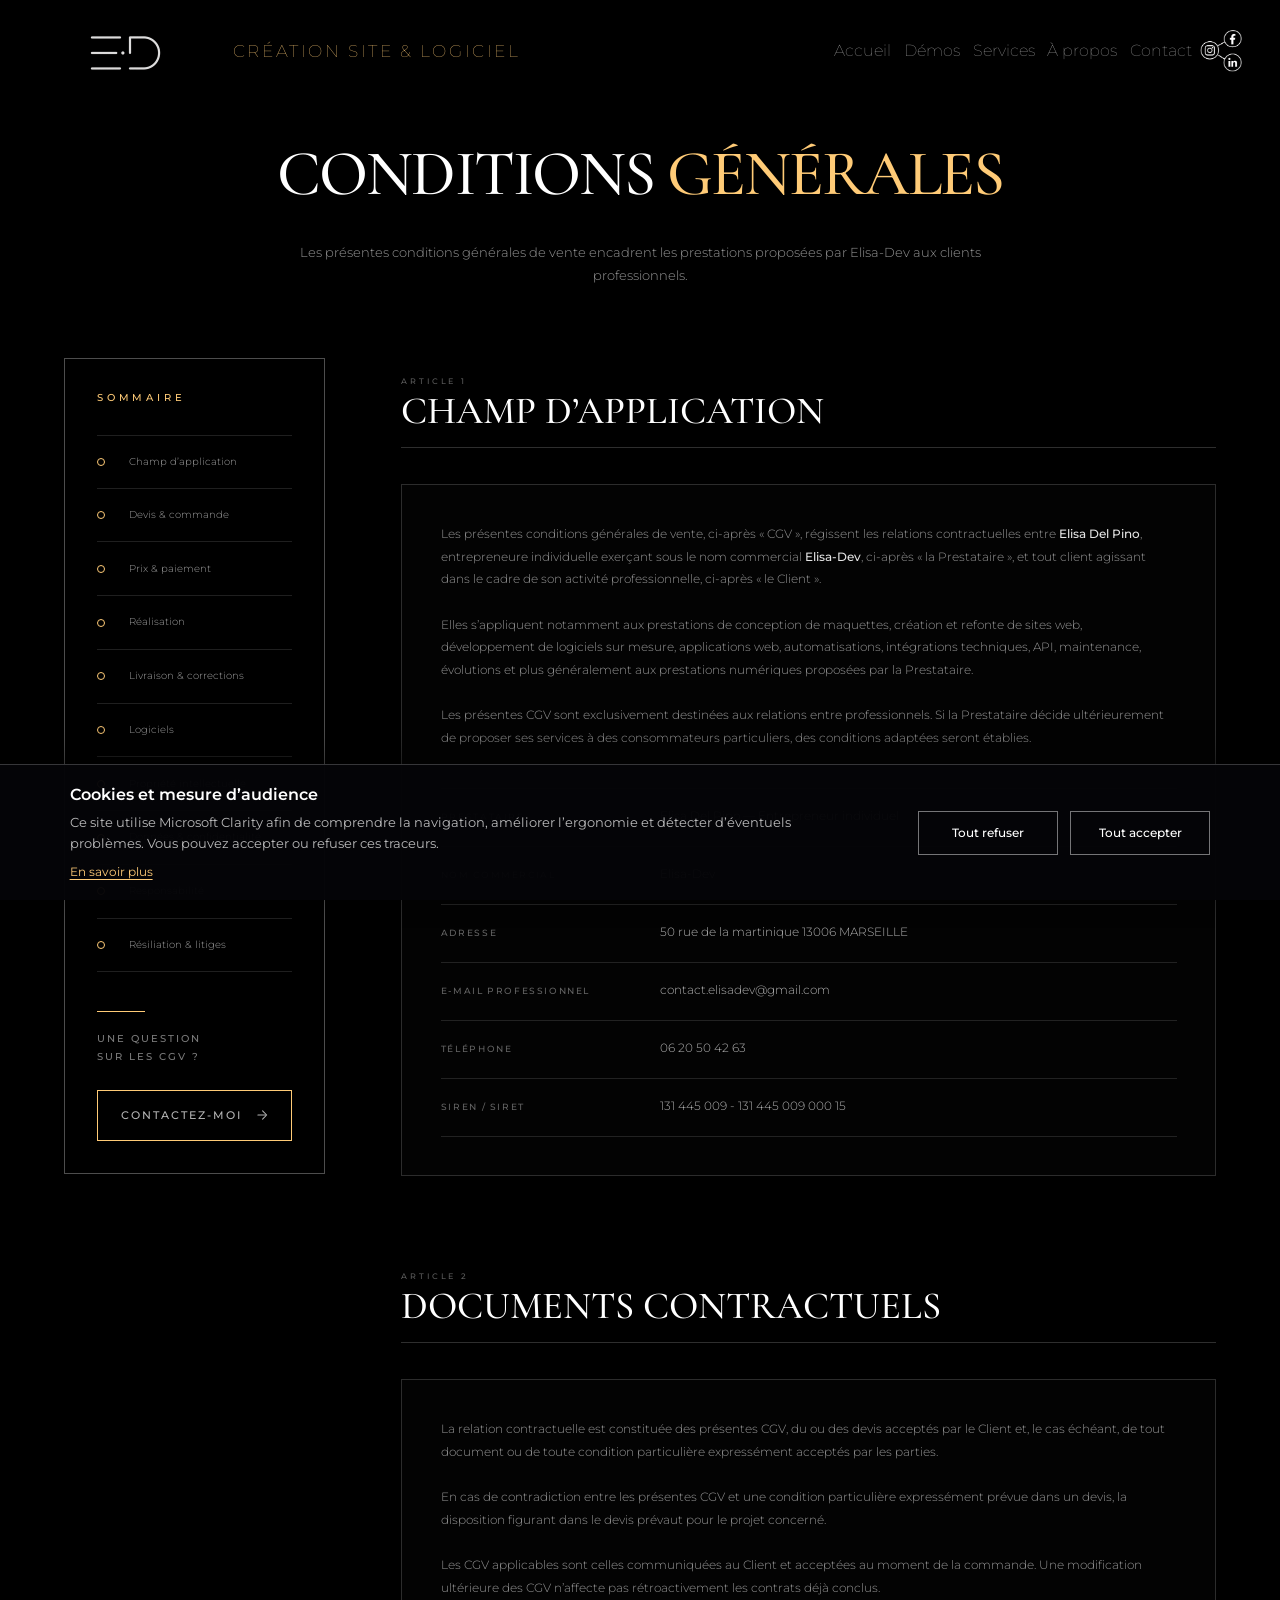
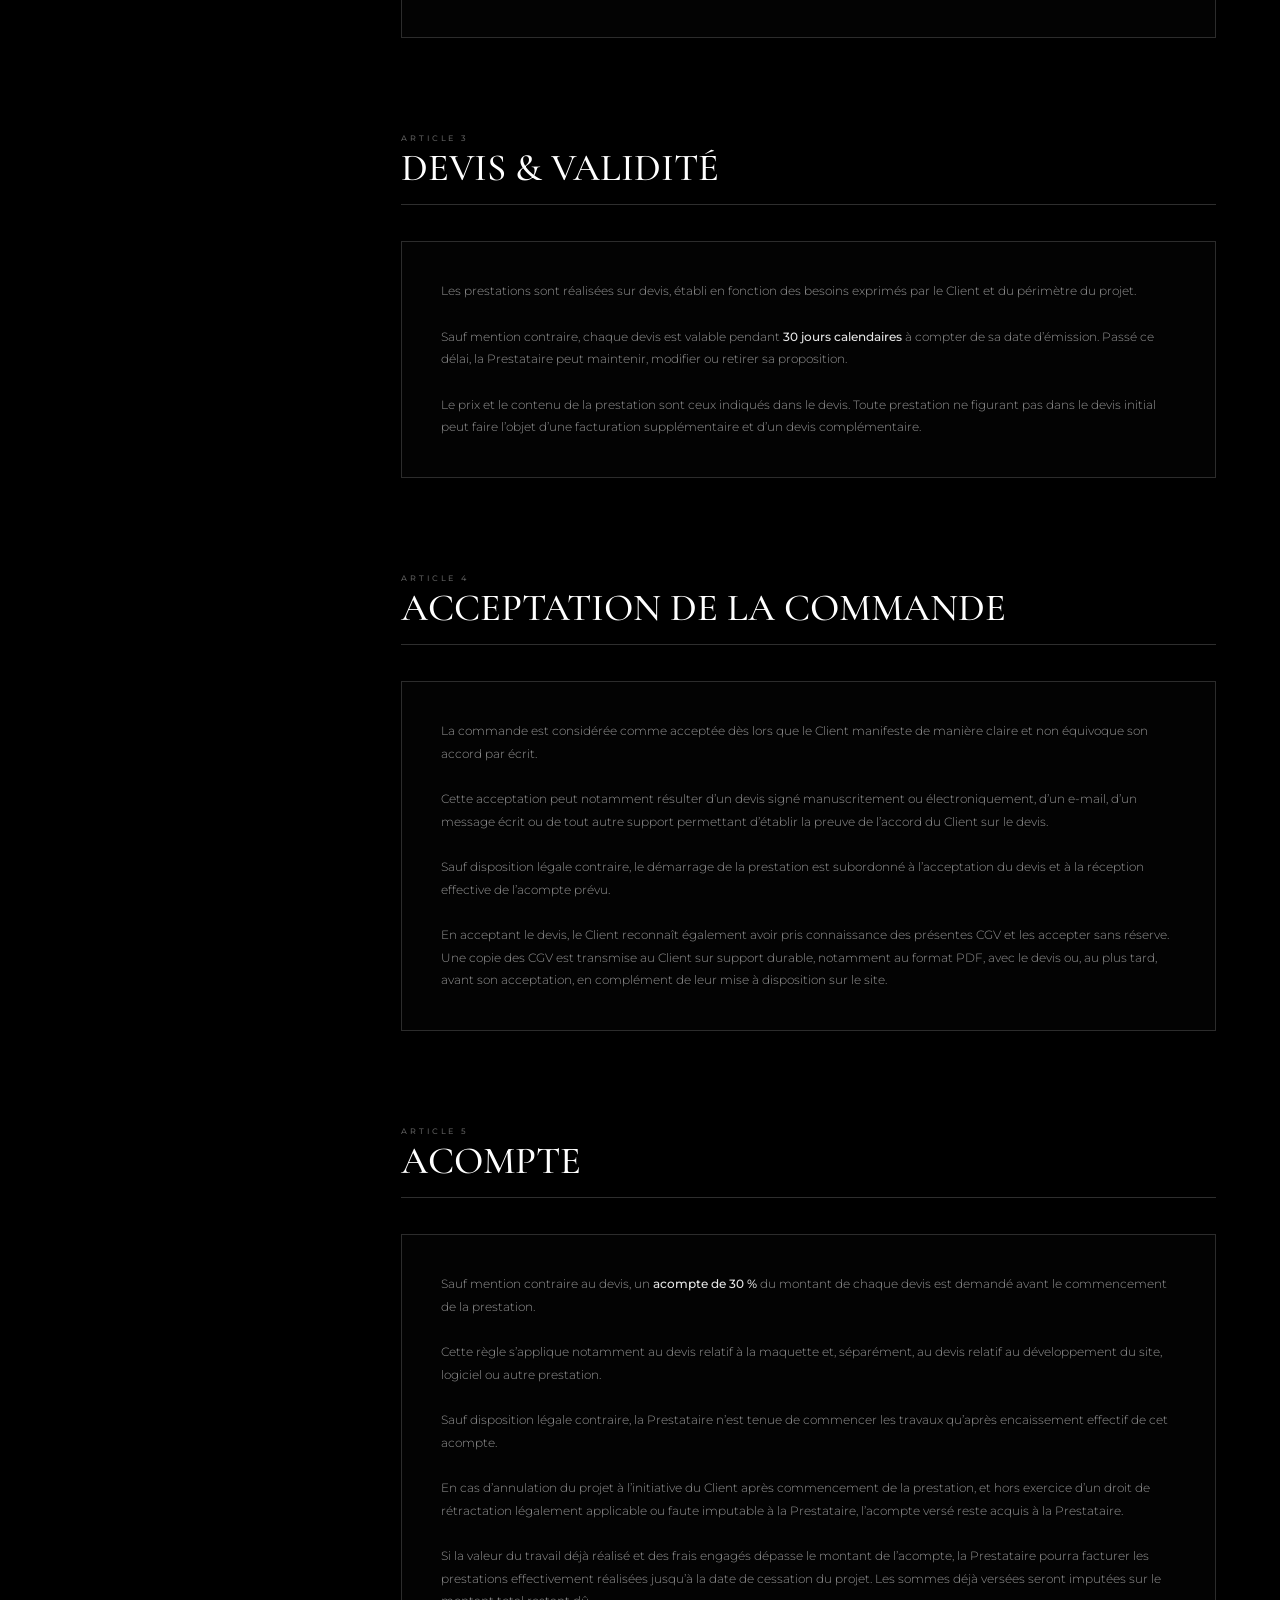
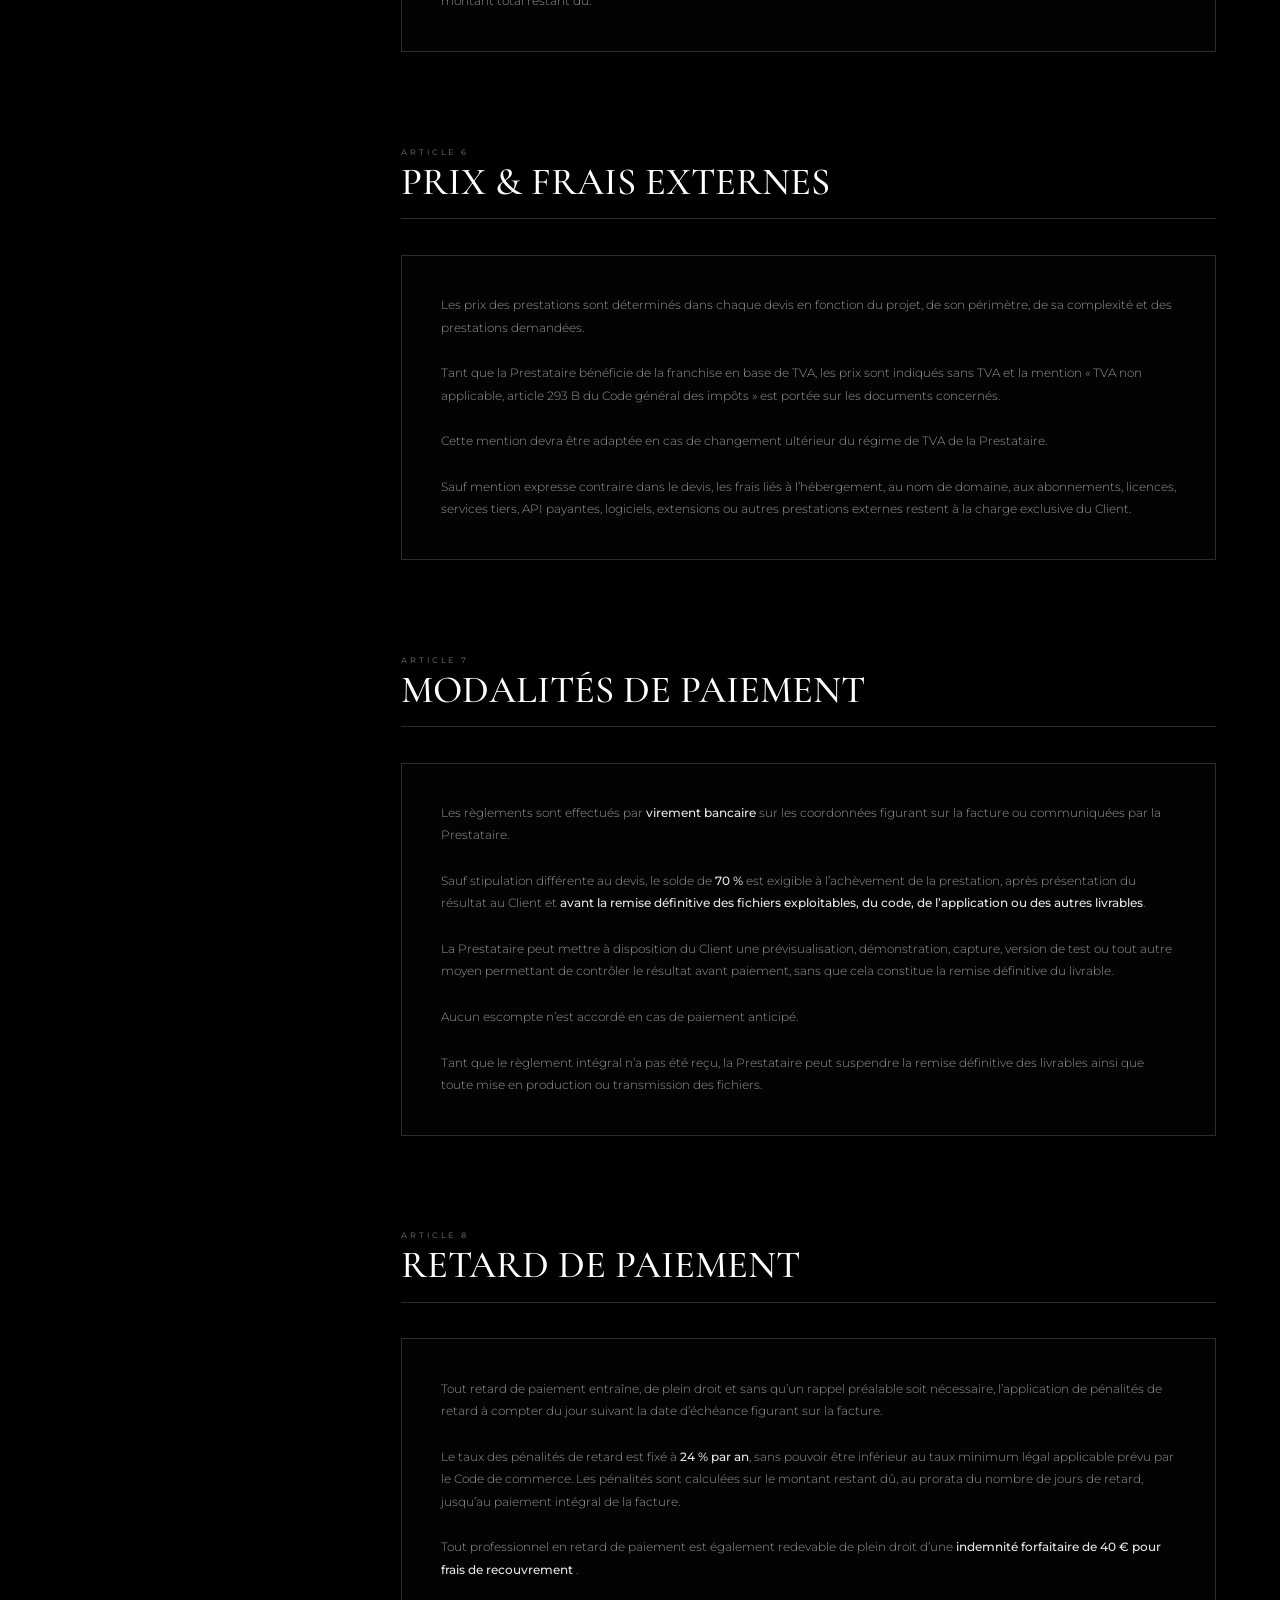
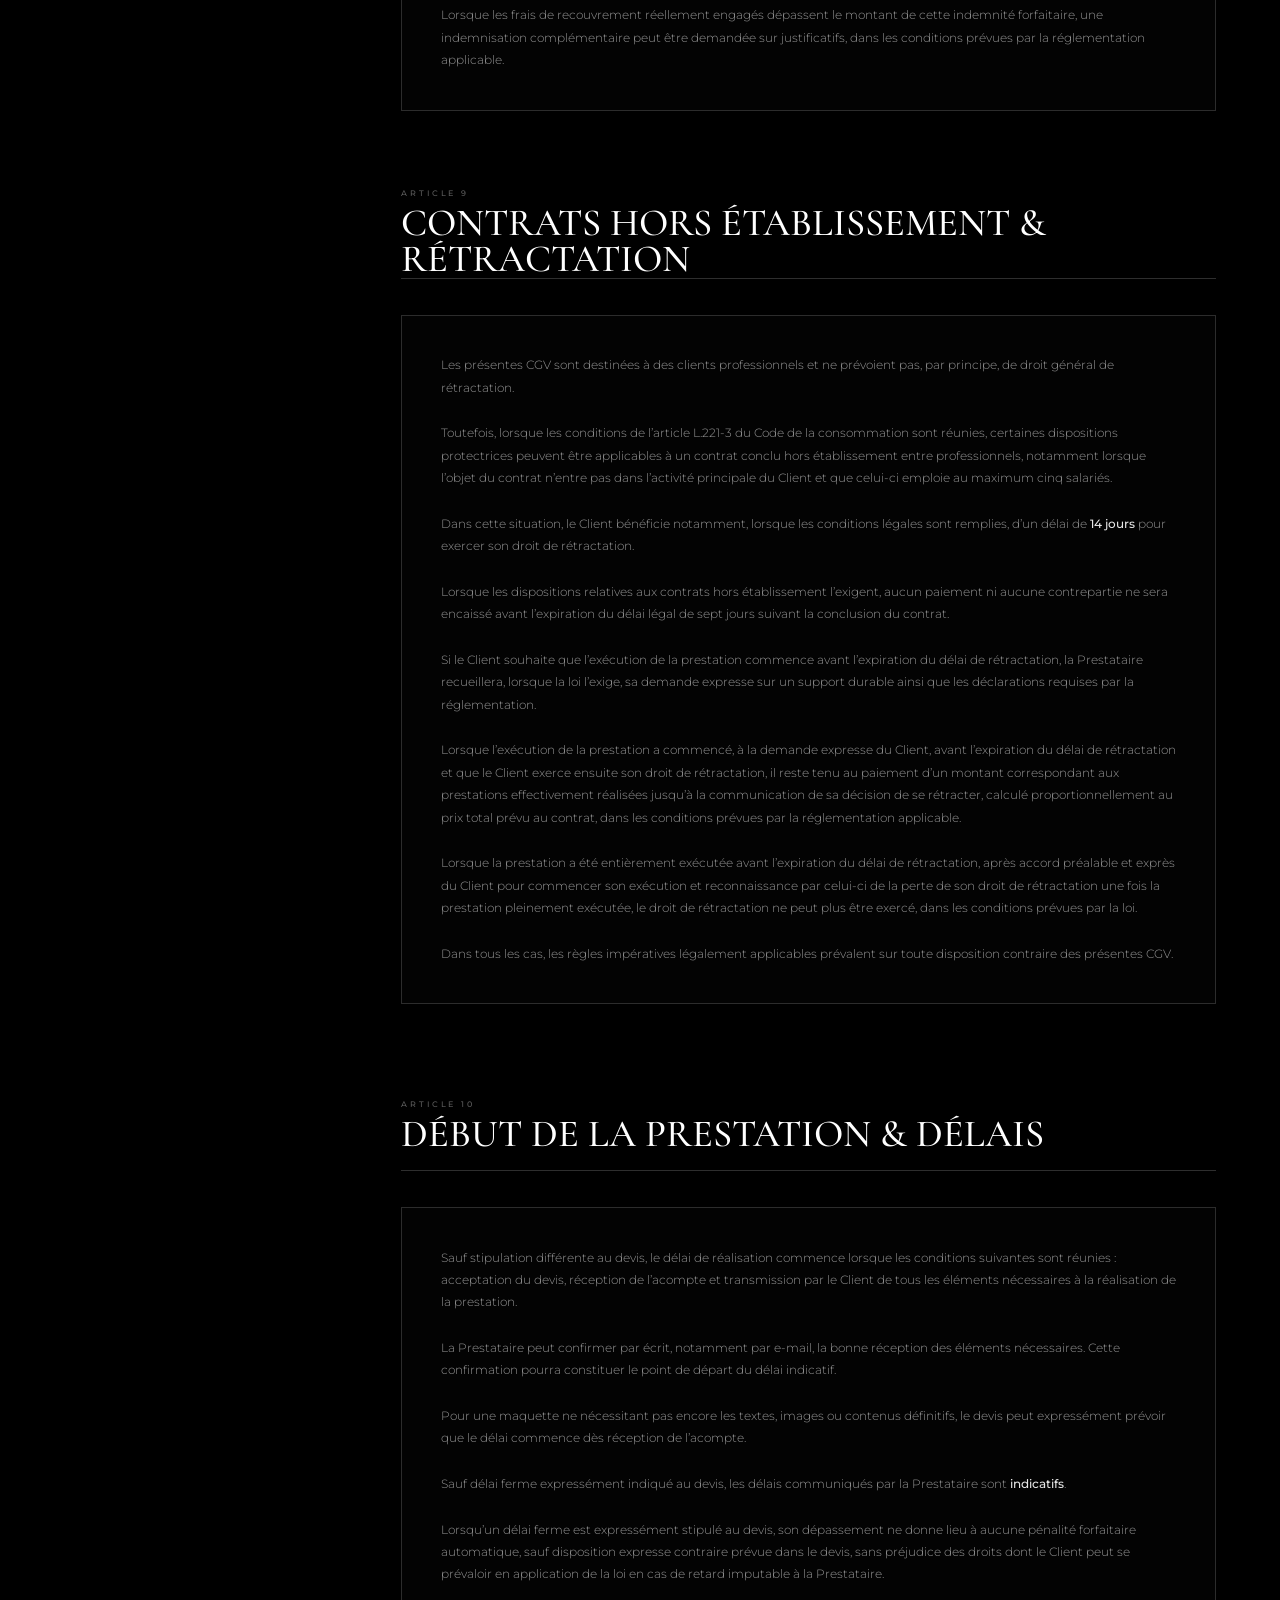
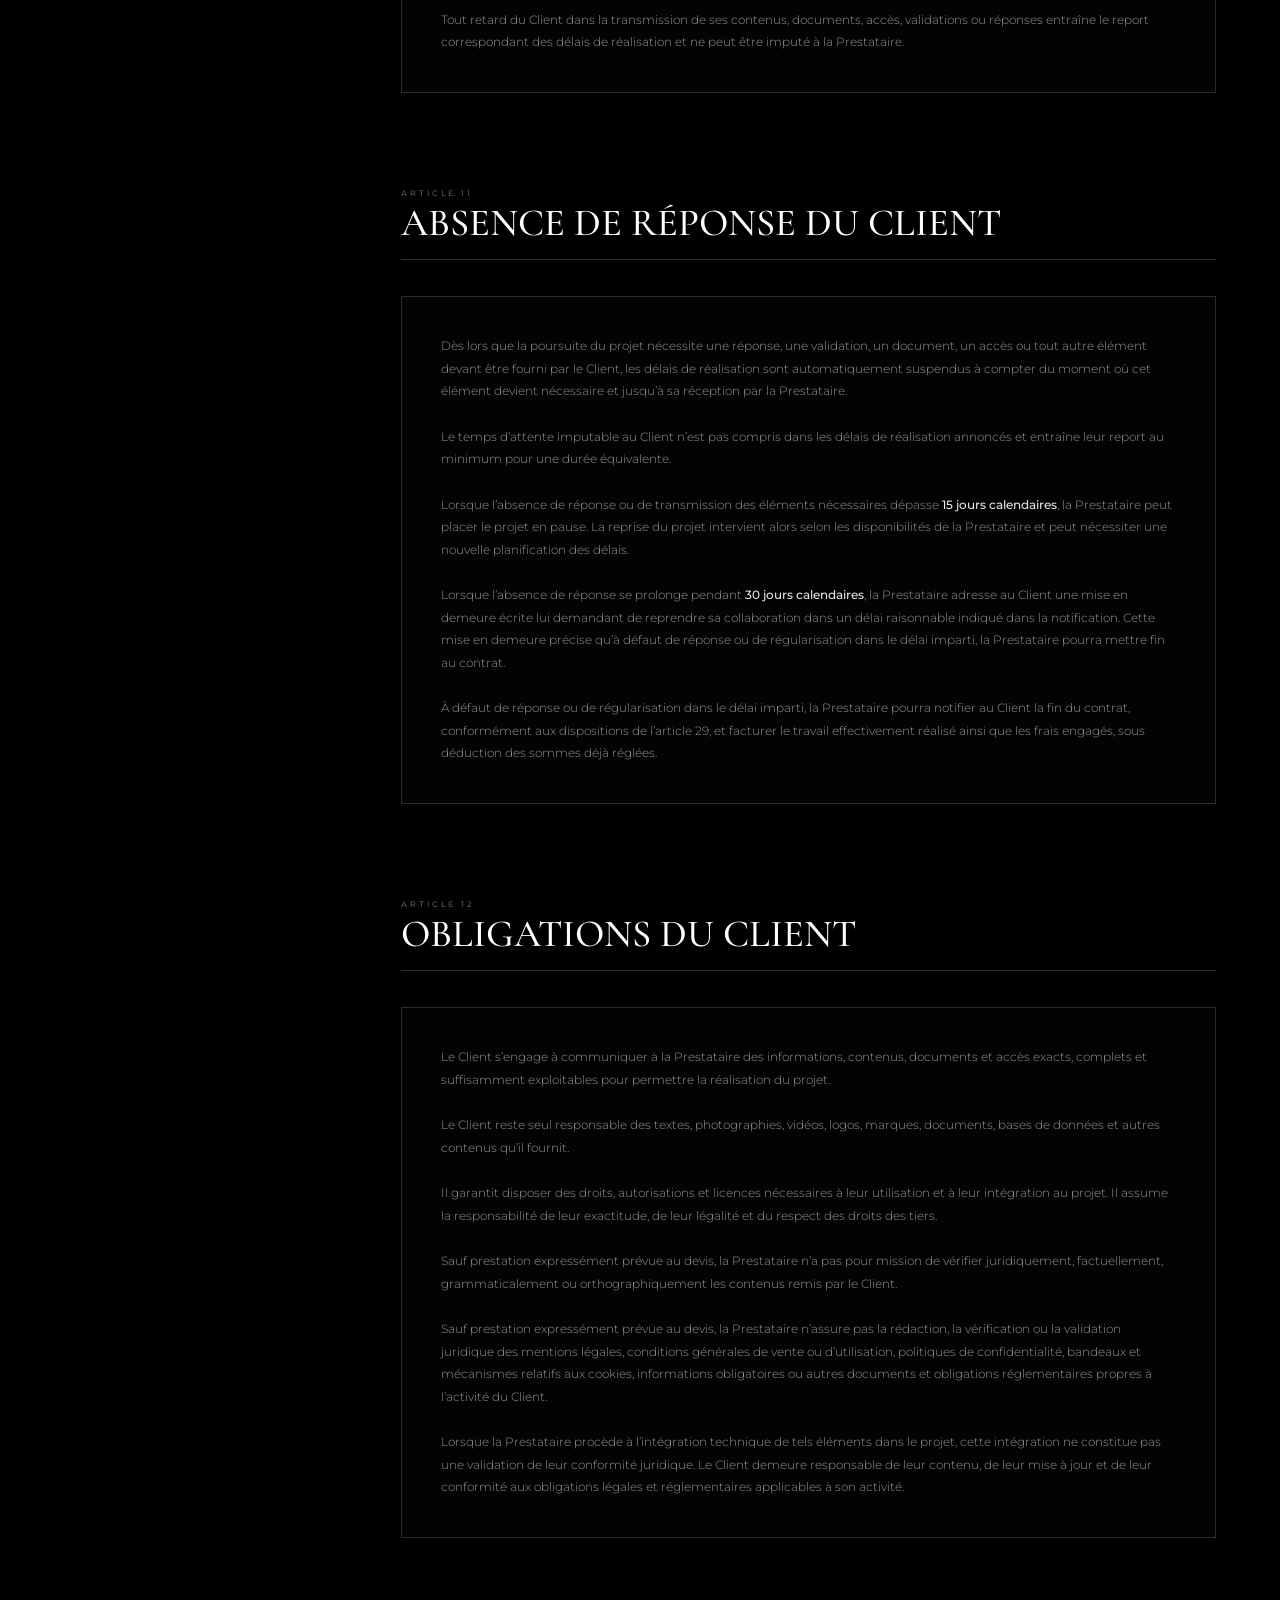
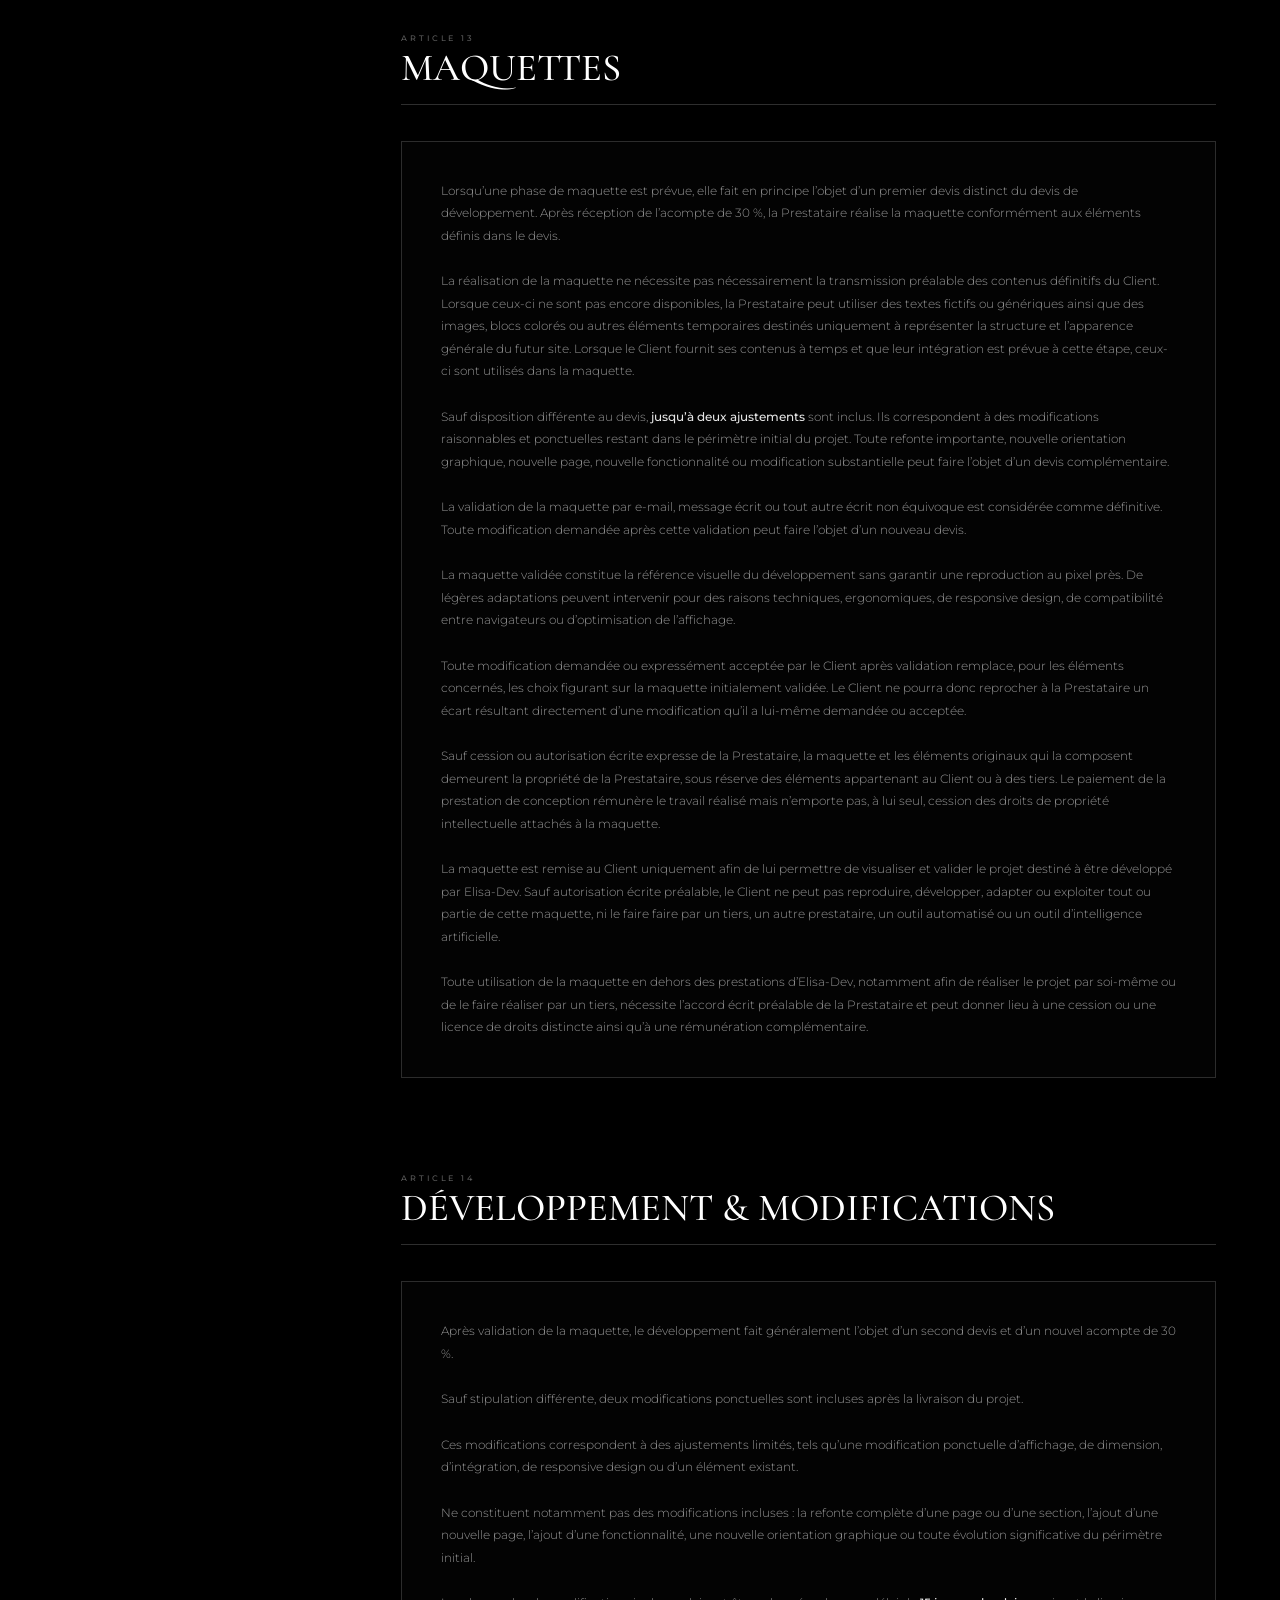
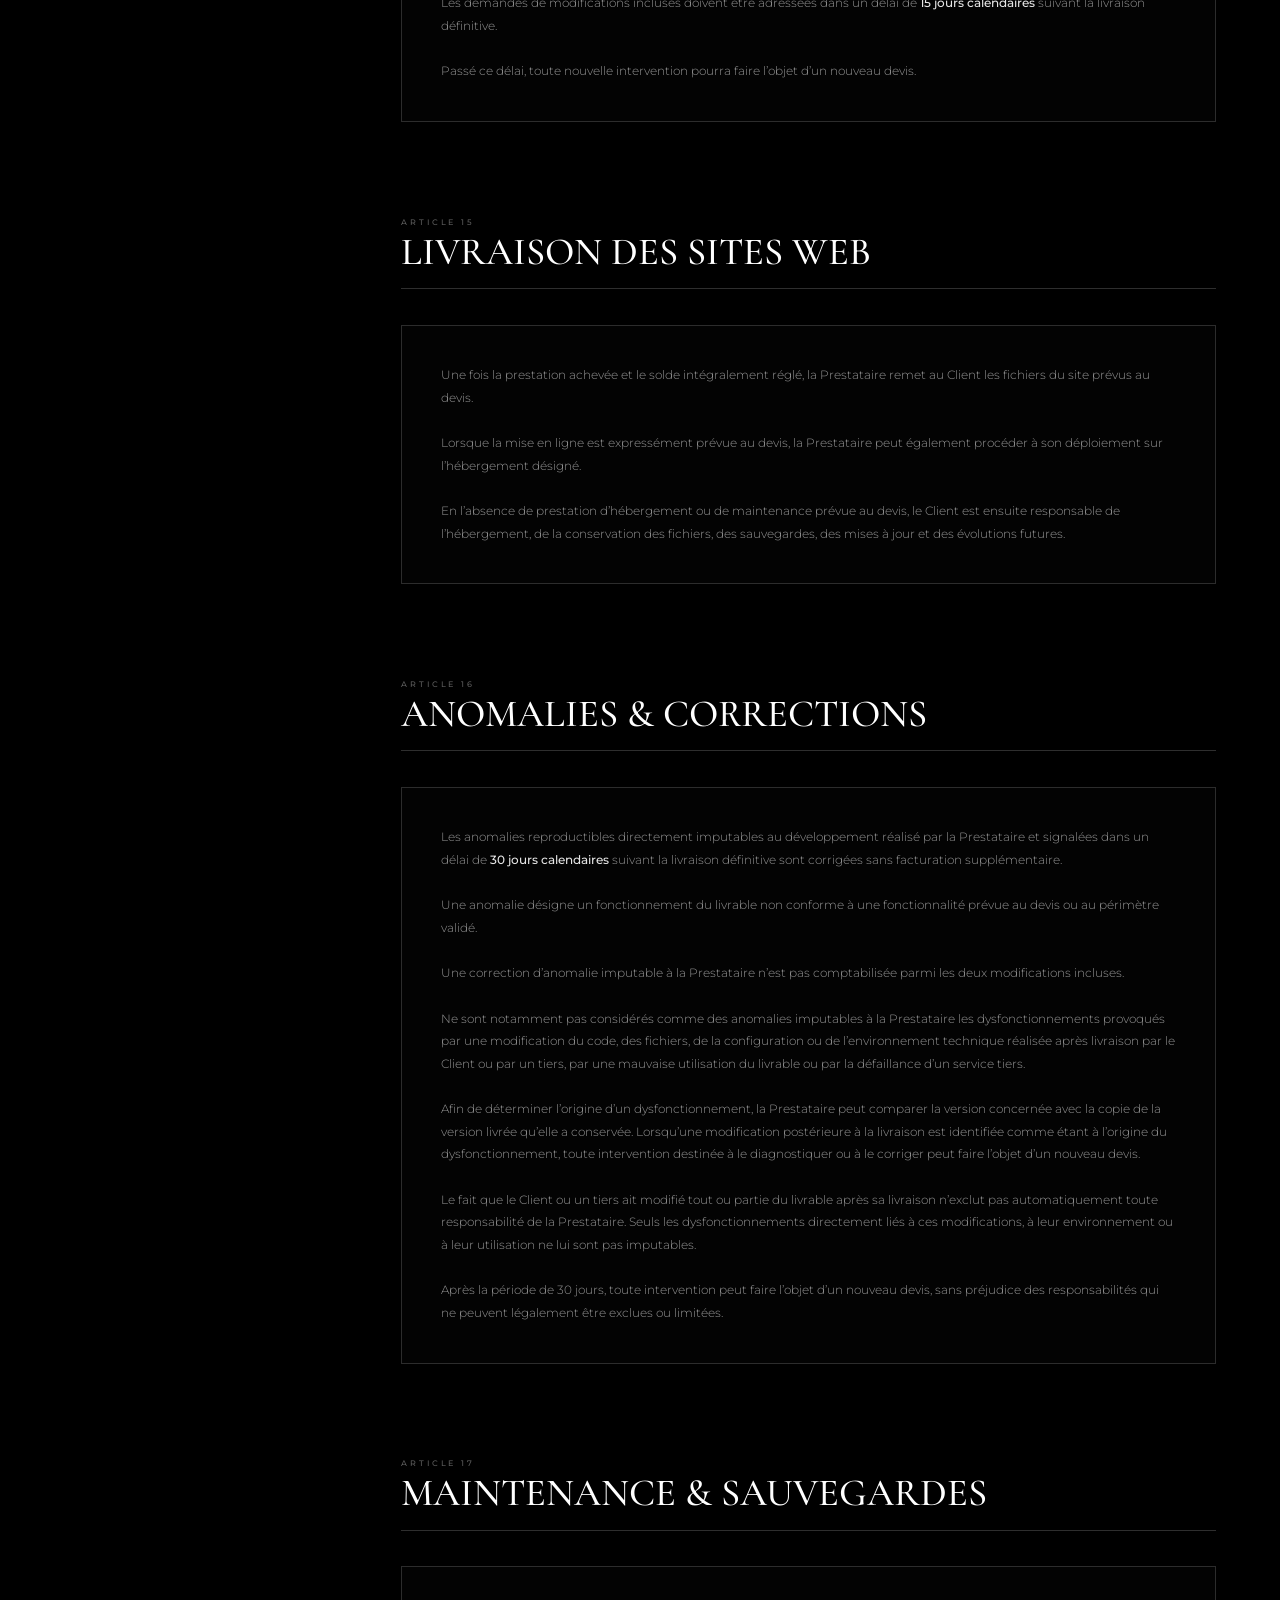
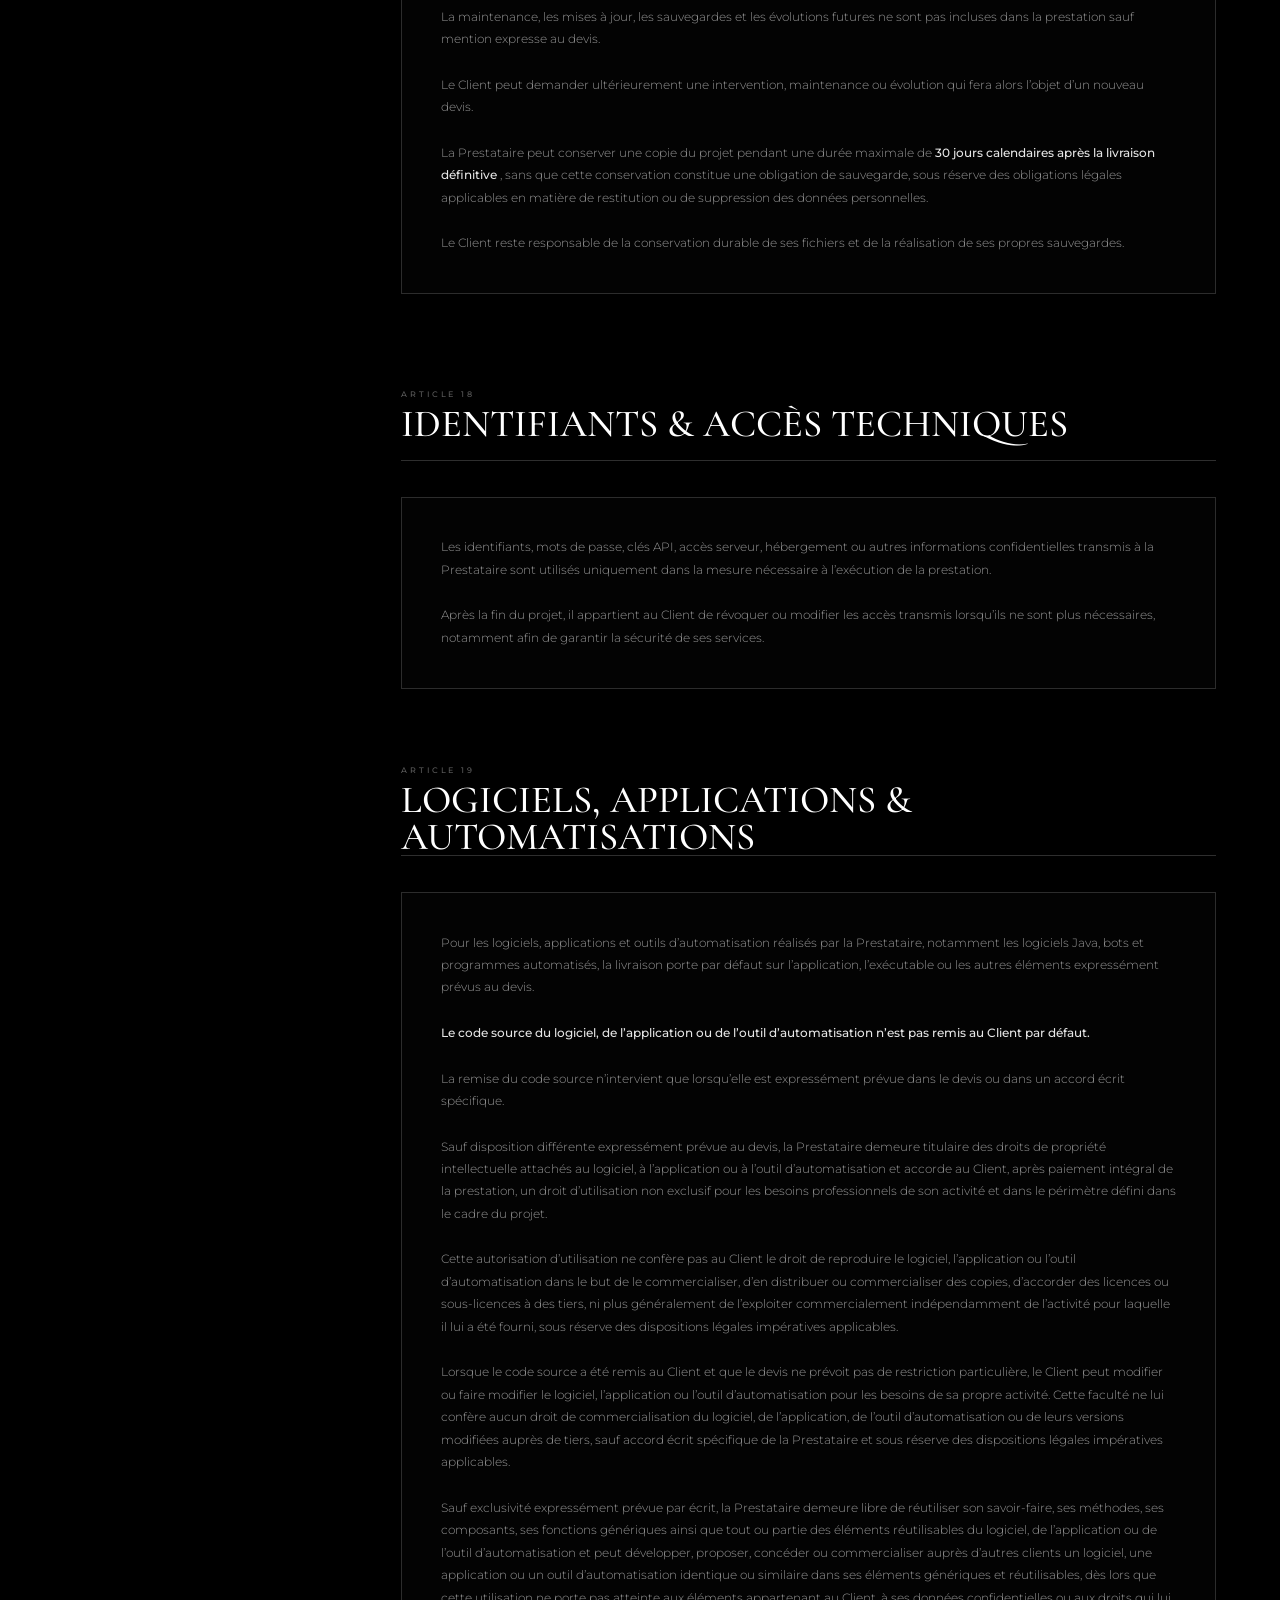
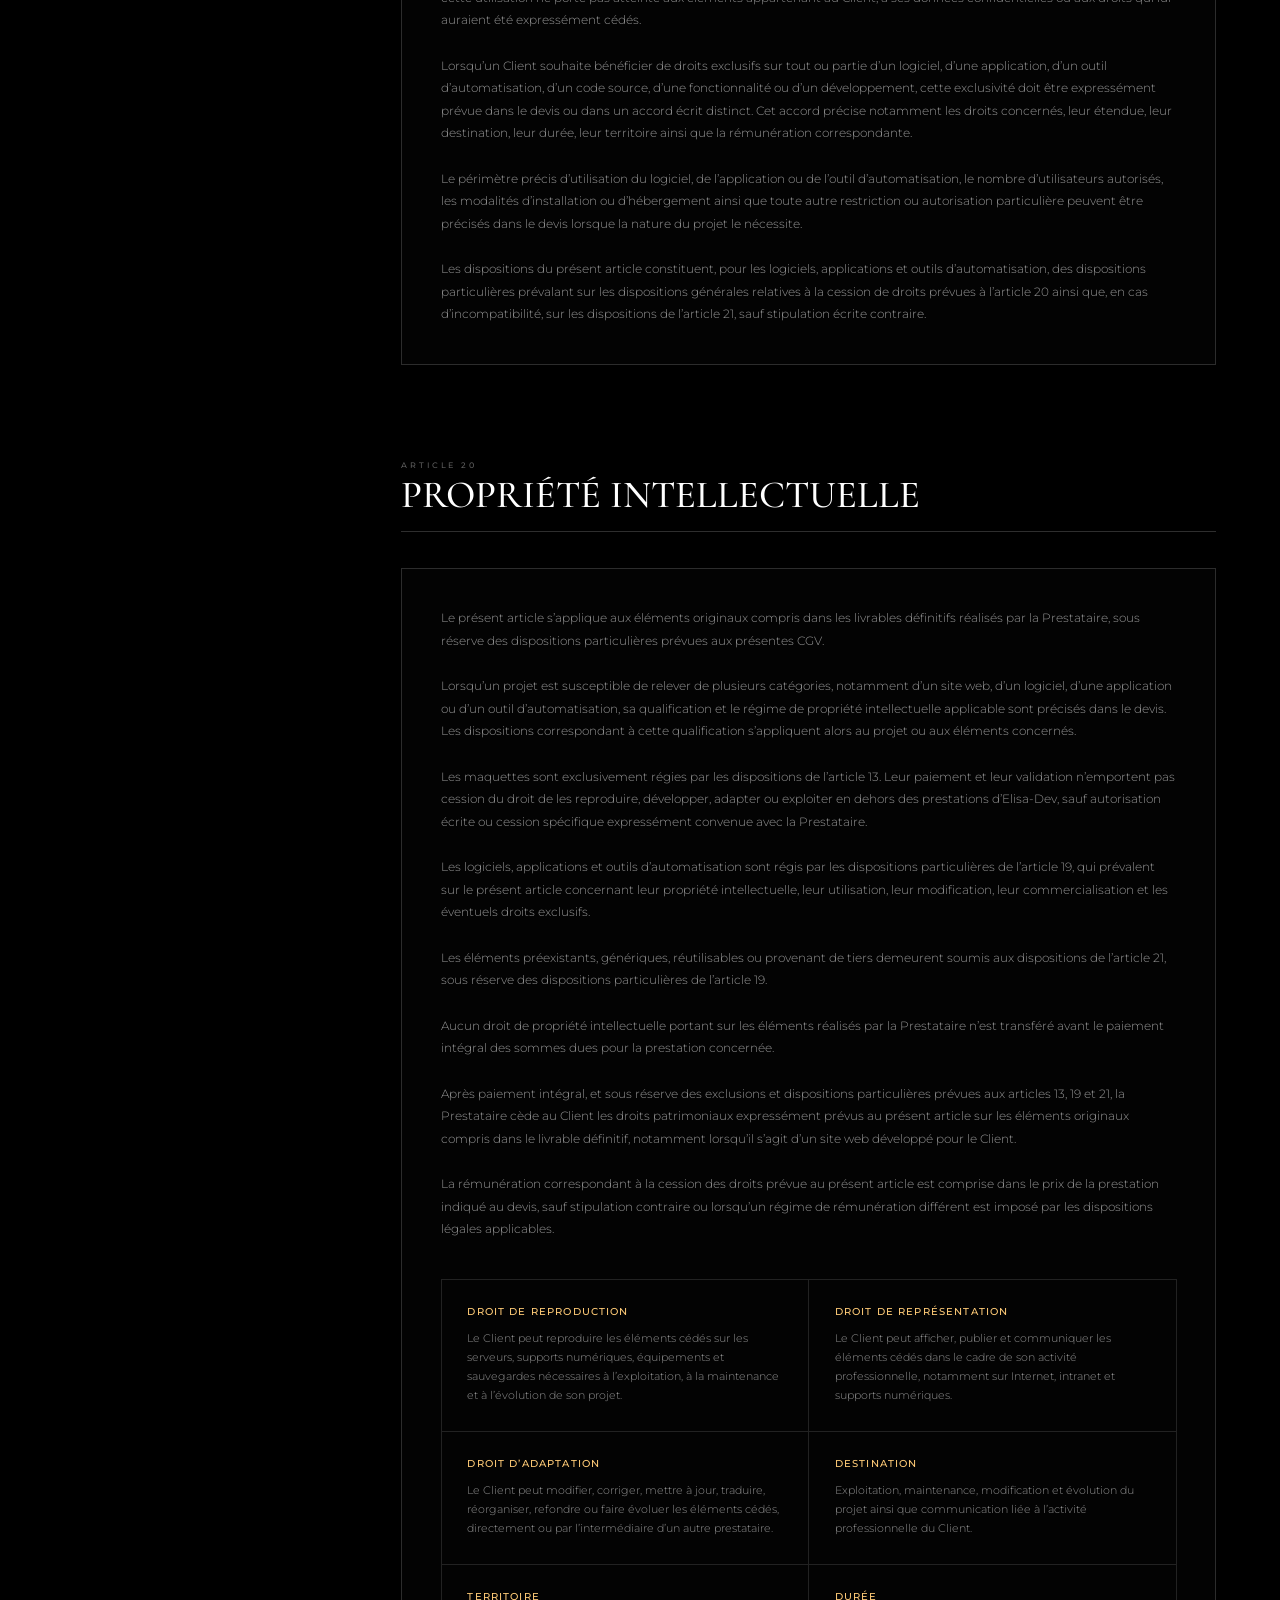
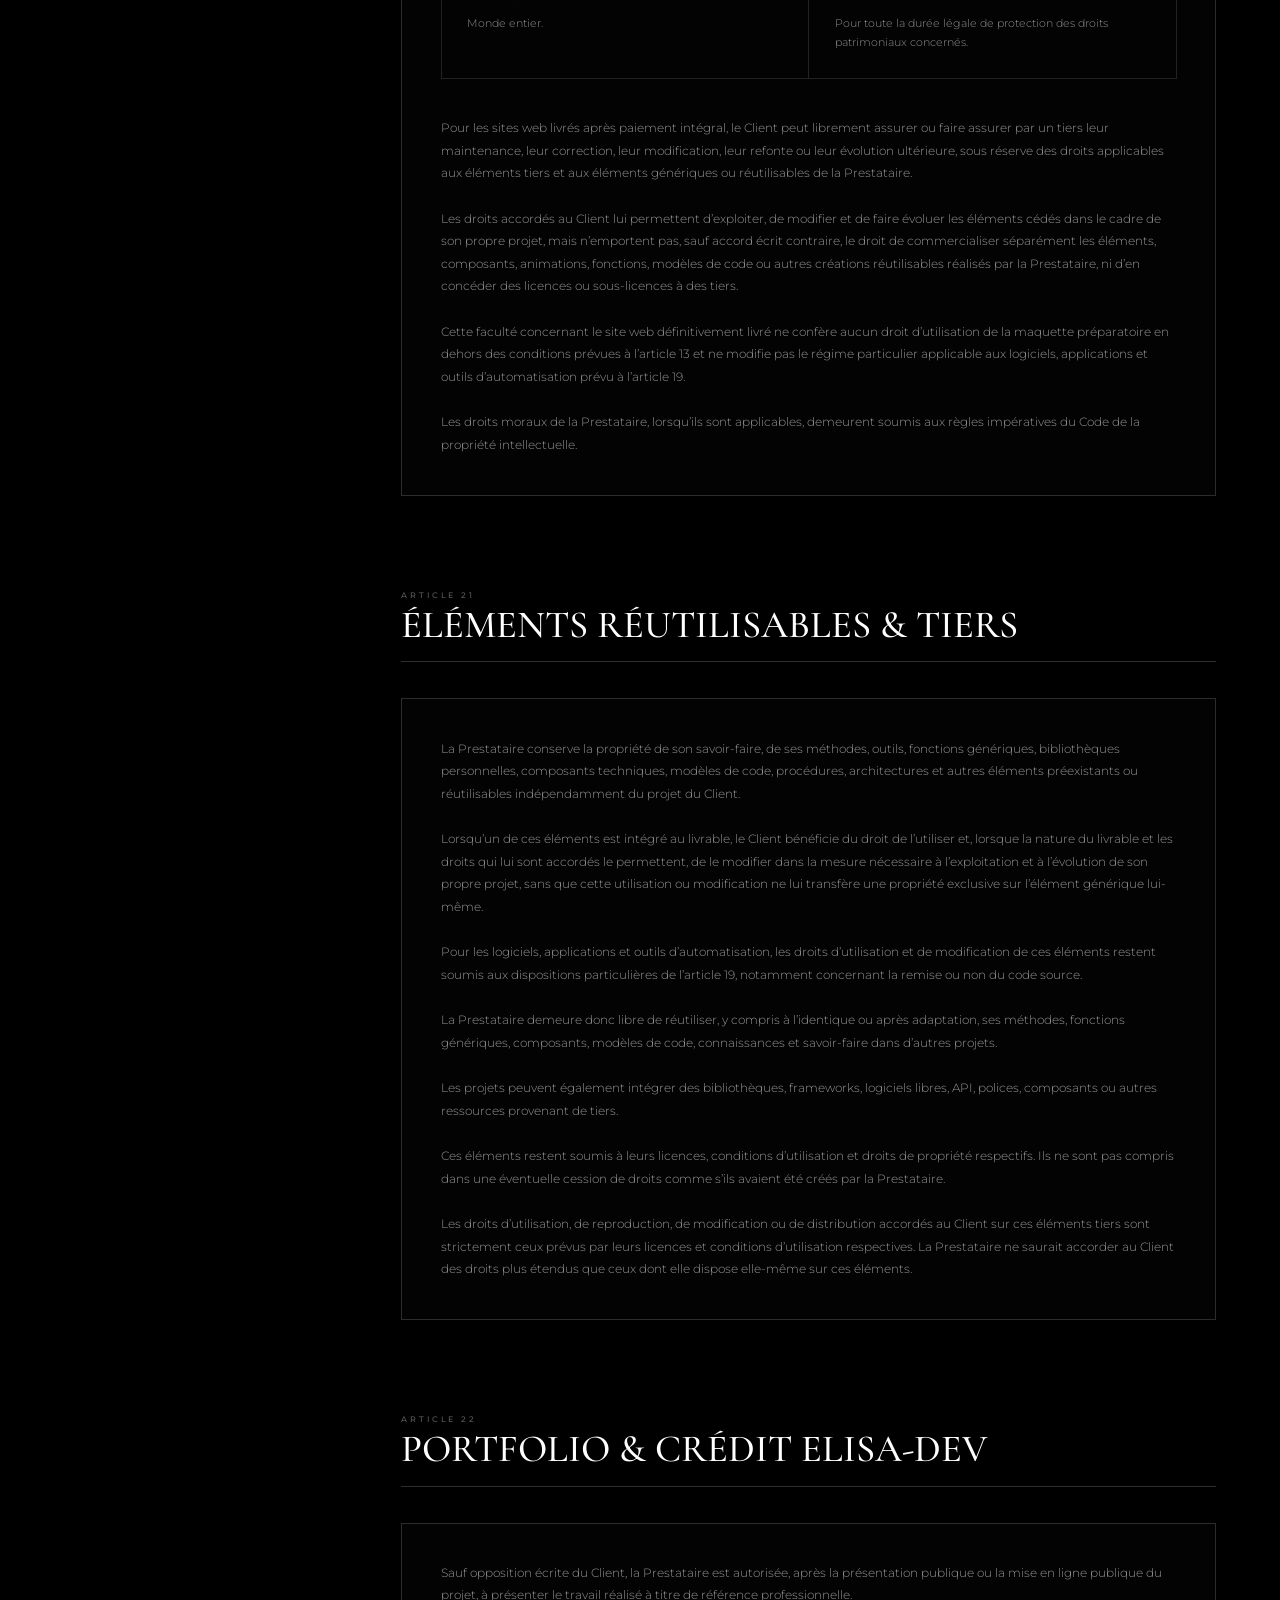
==== commit 31180c7f: "maj" ====
--- a/conditions-generales.html
+++ b/conditions-generales.html
@@ -257,7 +257,7 @@
 
                 <div>
                   <strong>SIREN / SIRET</strong>
-                  <span>SIREN: 131 445 009 - SIRET: 131 445 009 000 15</span>
+                  <span>131 445 009 - 131 445 009 000 15</span>
                 </div>
               </div>
             </div>
